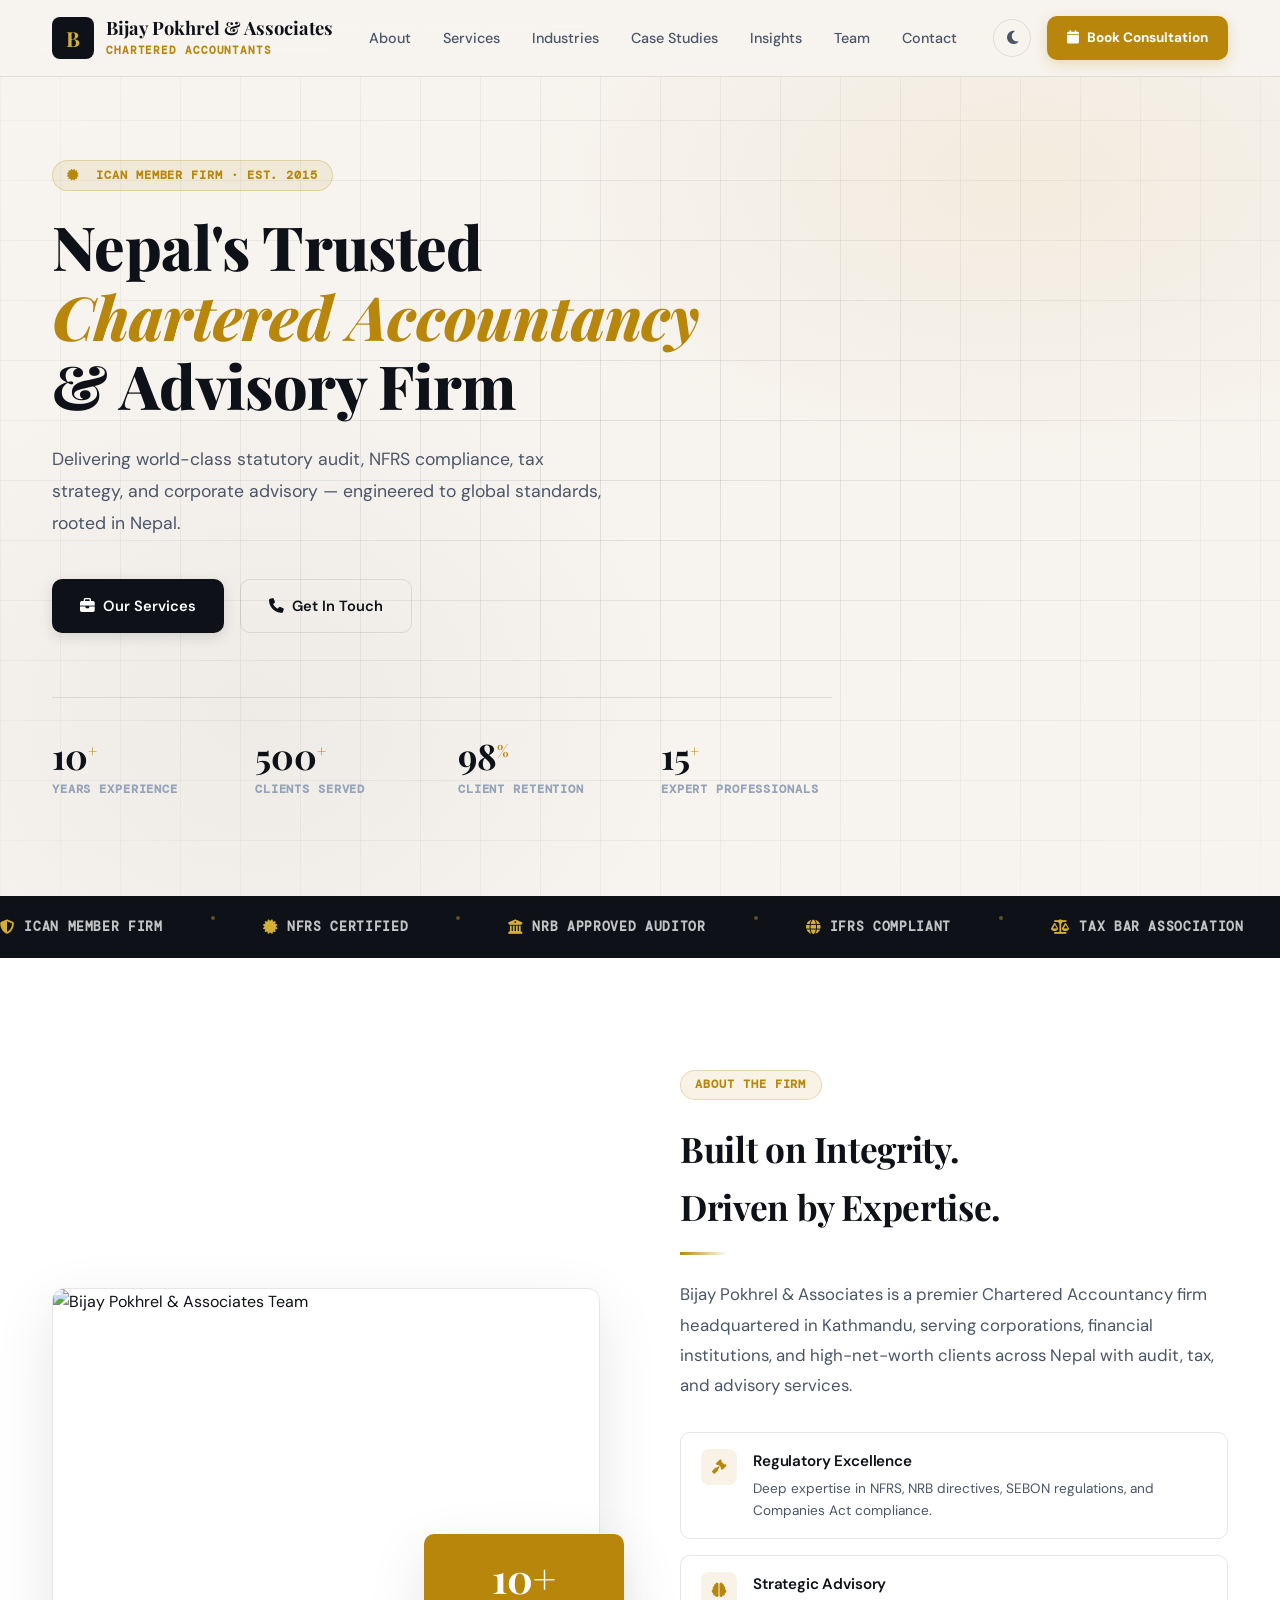
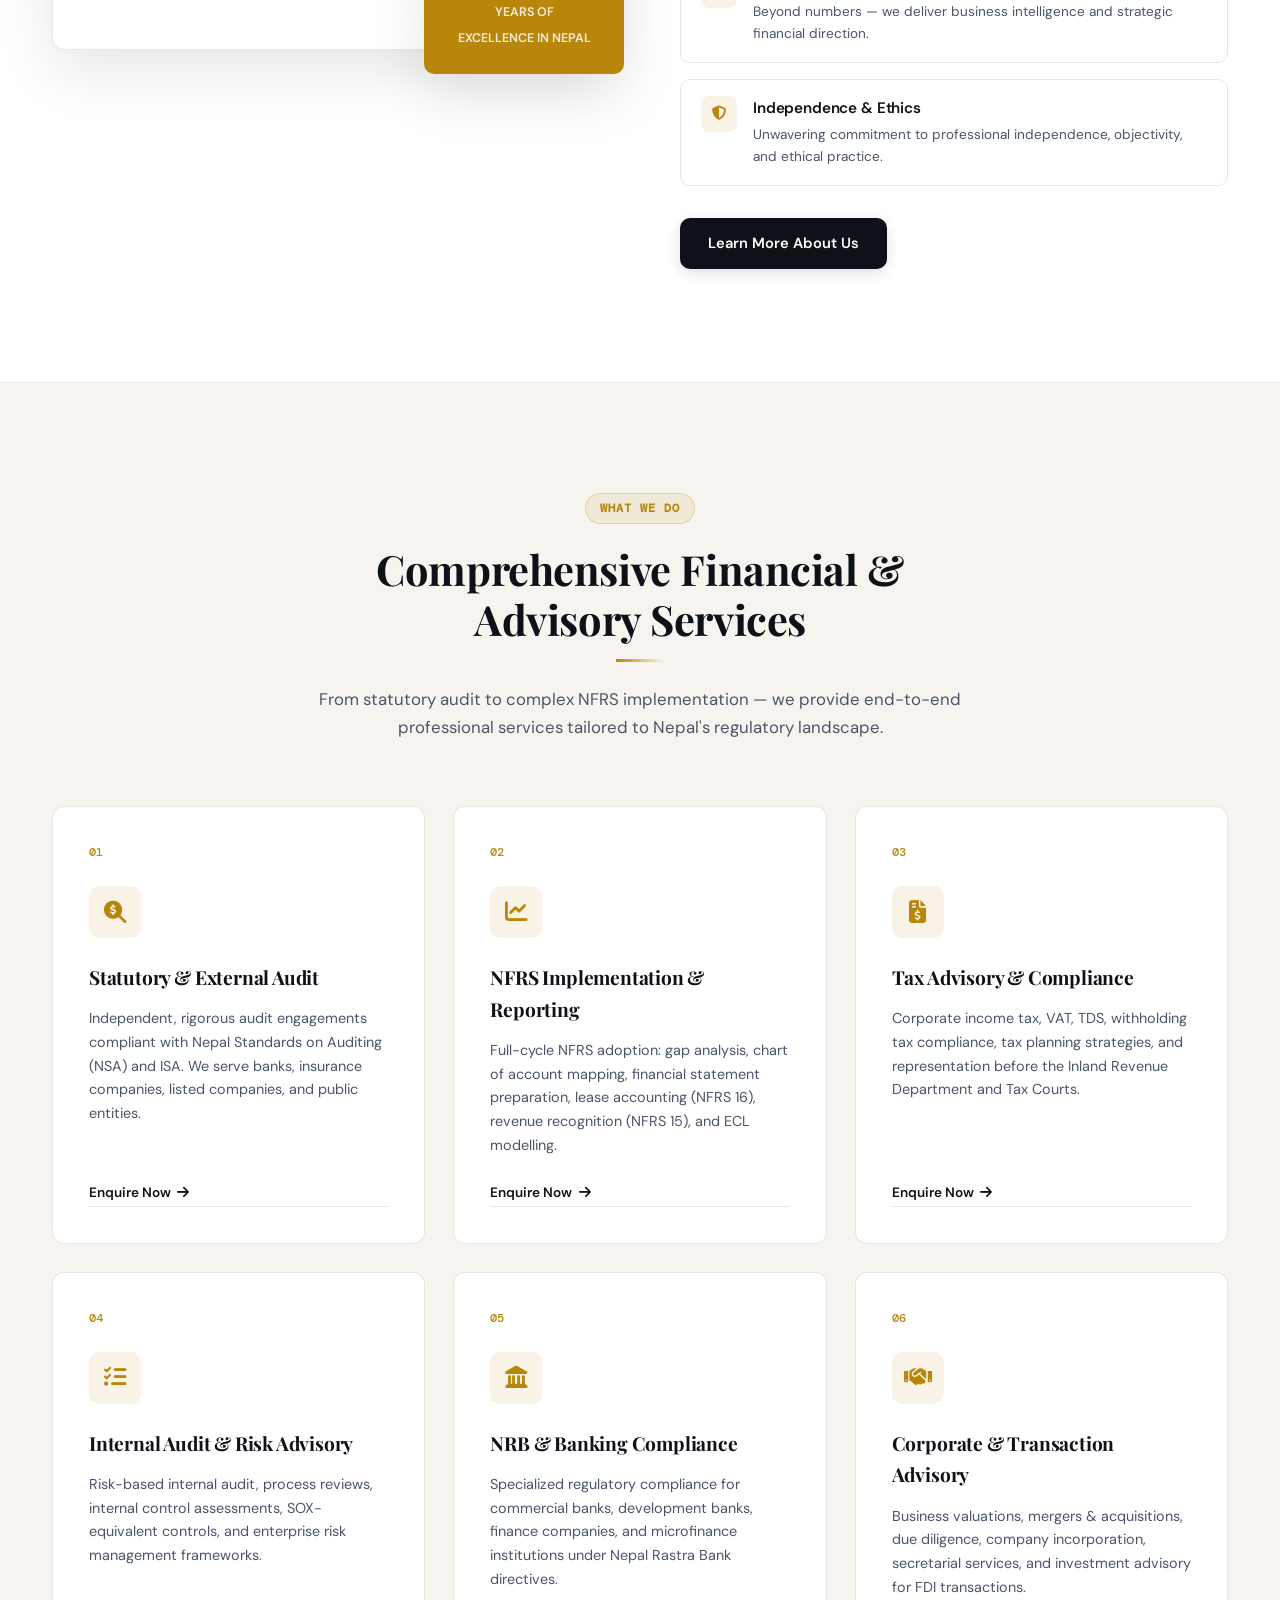
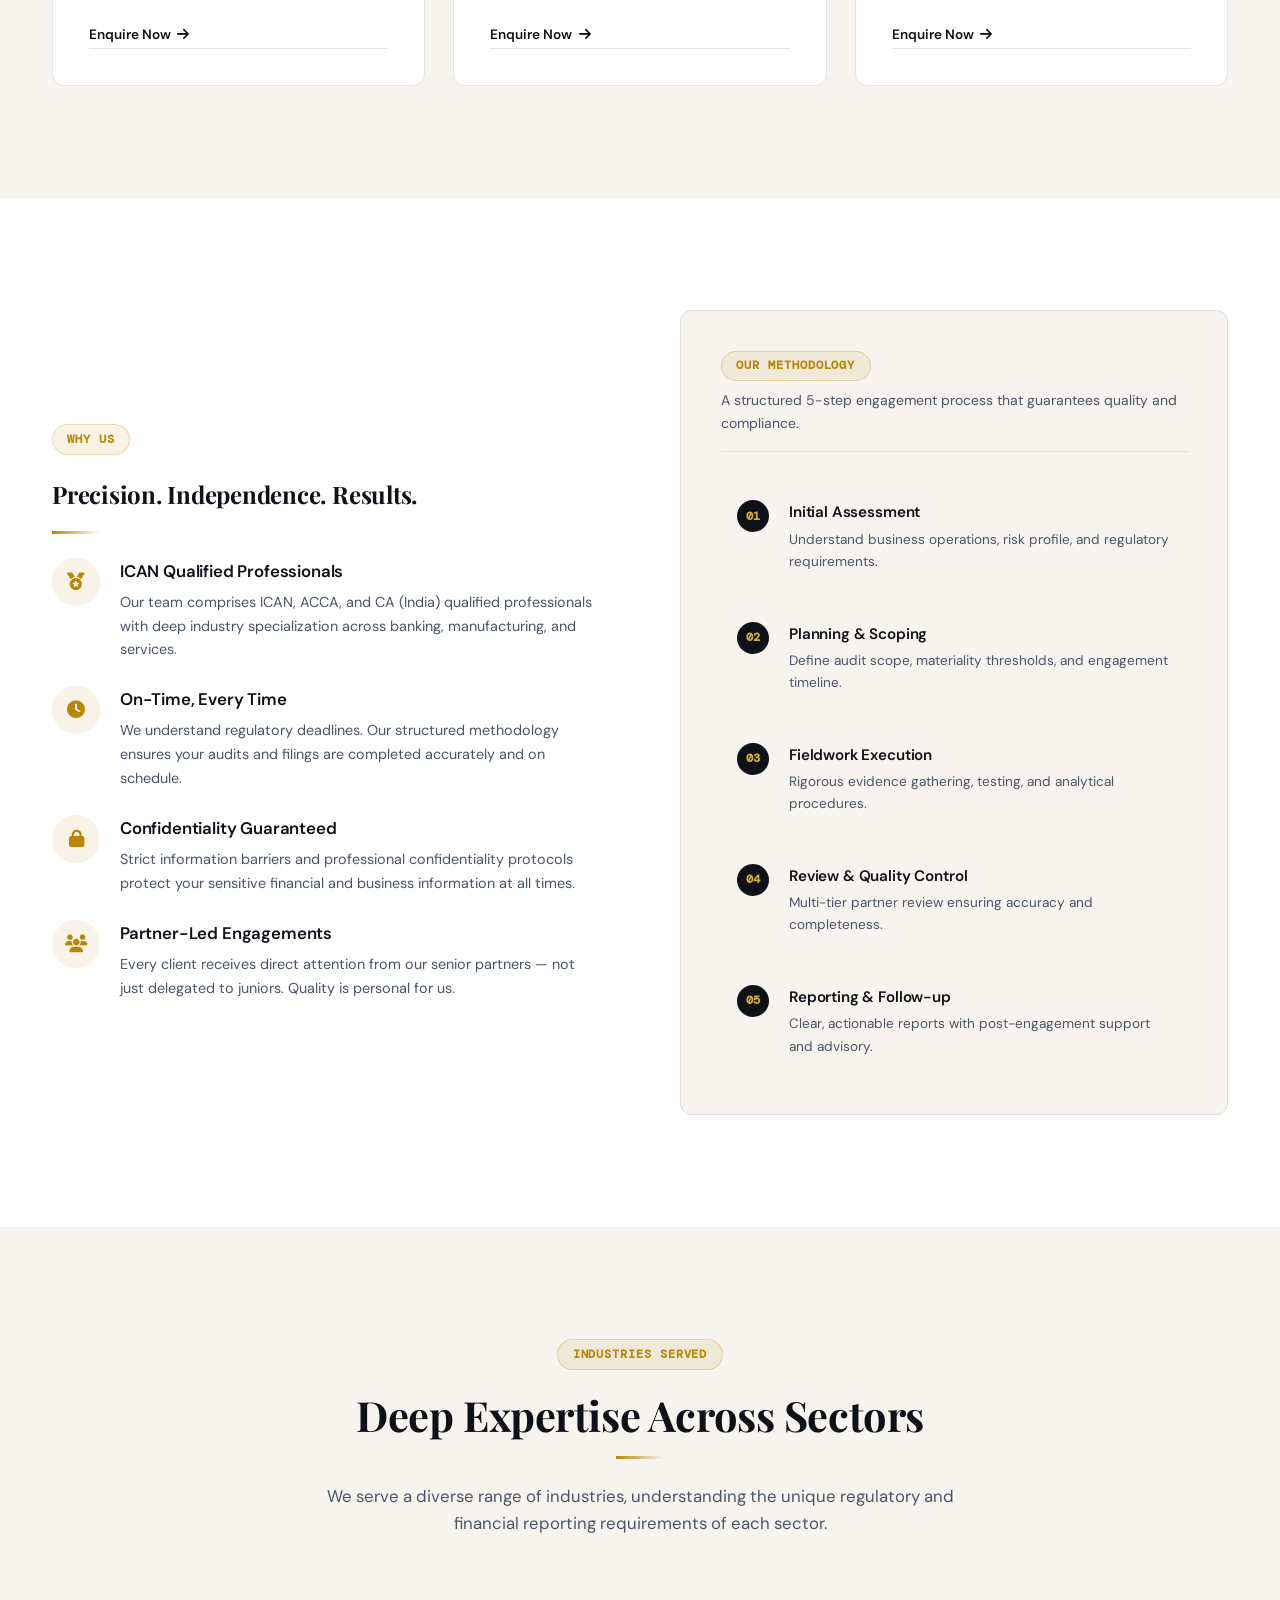
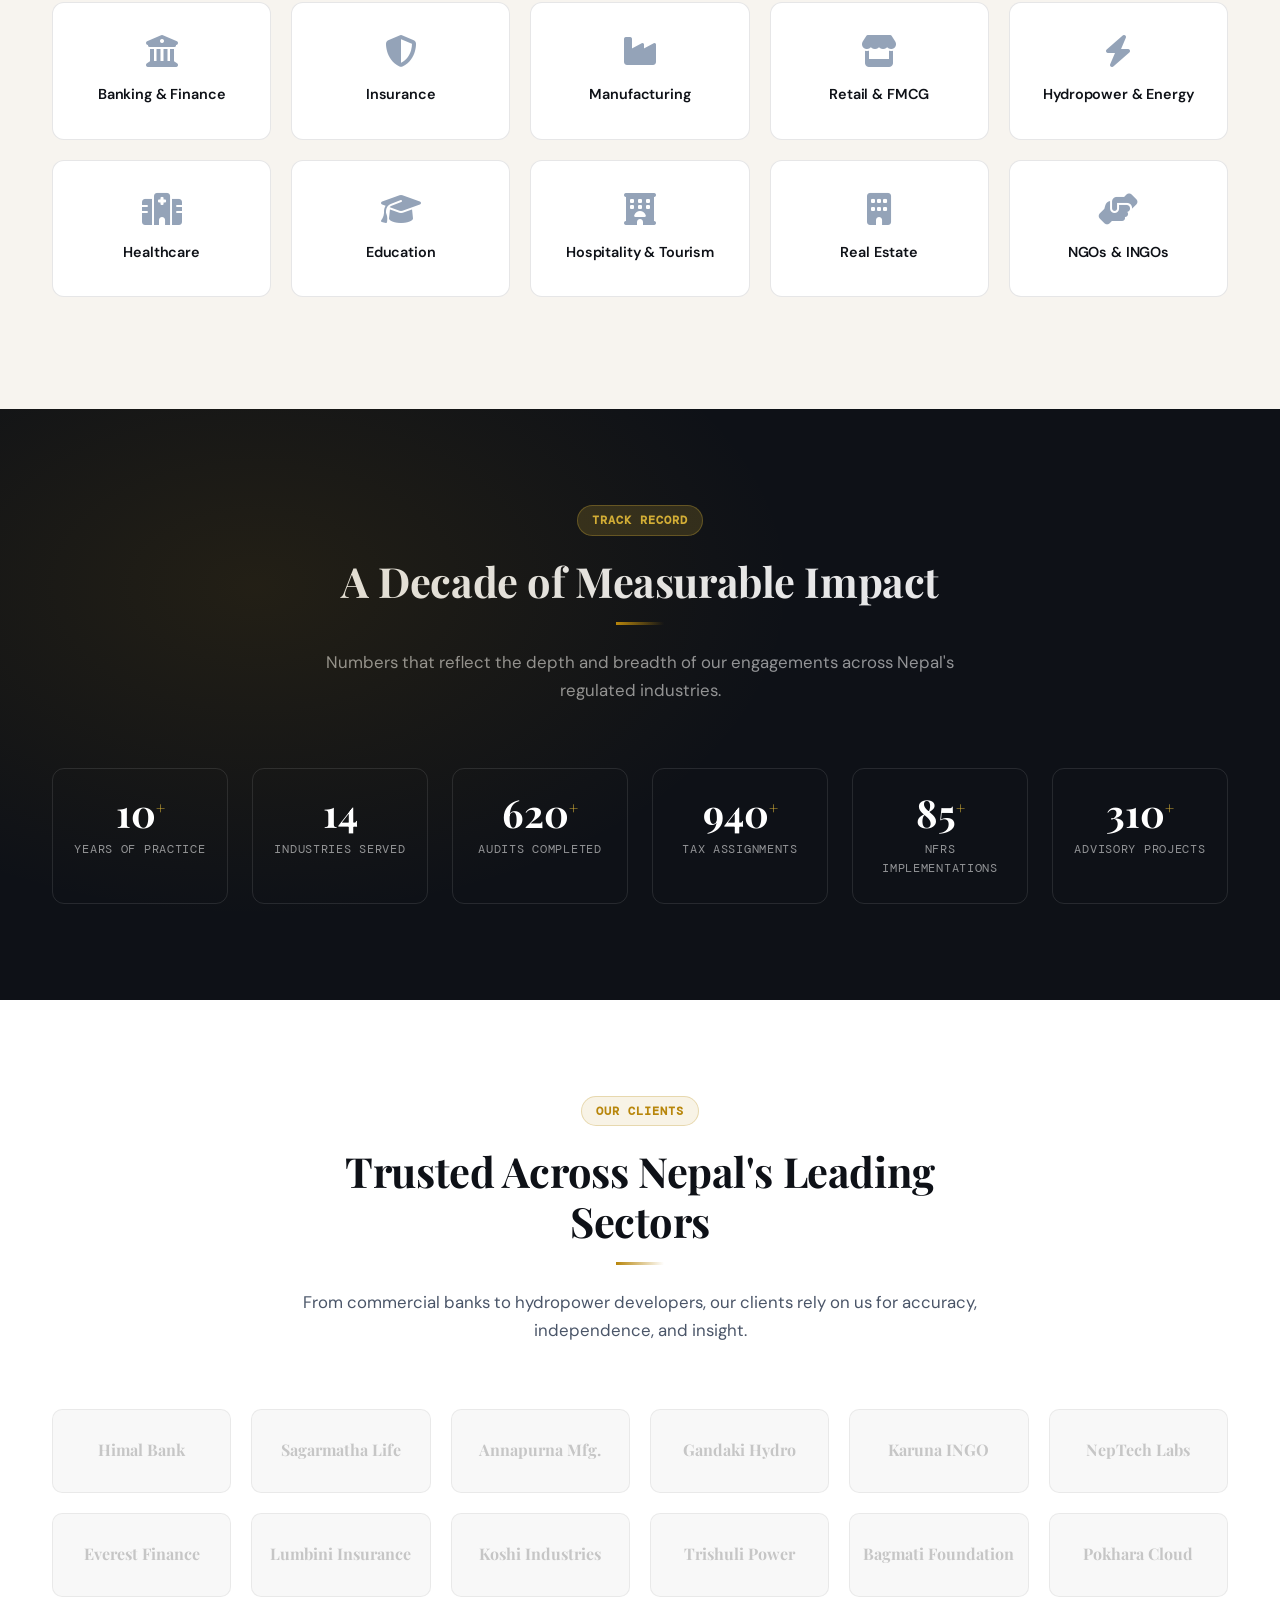
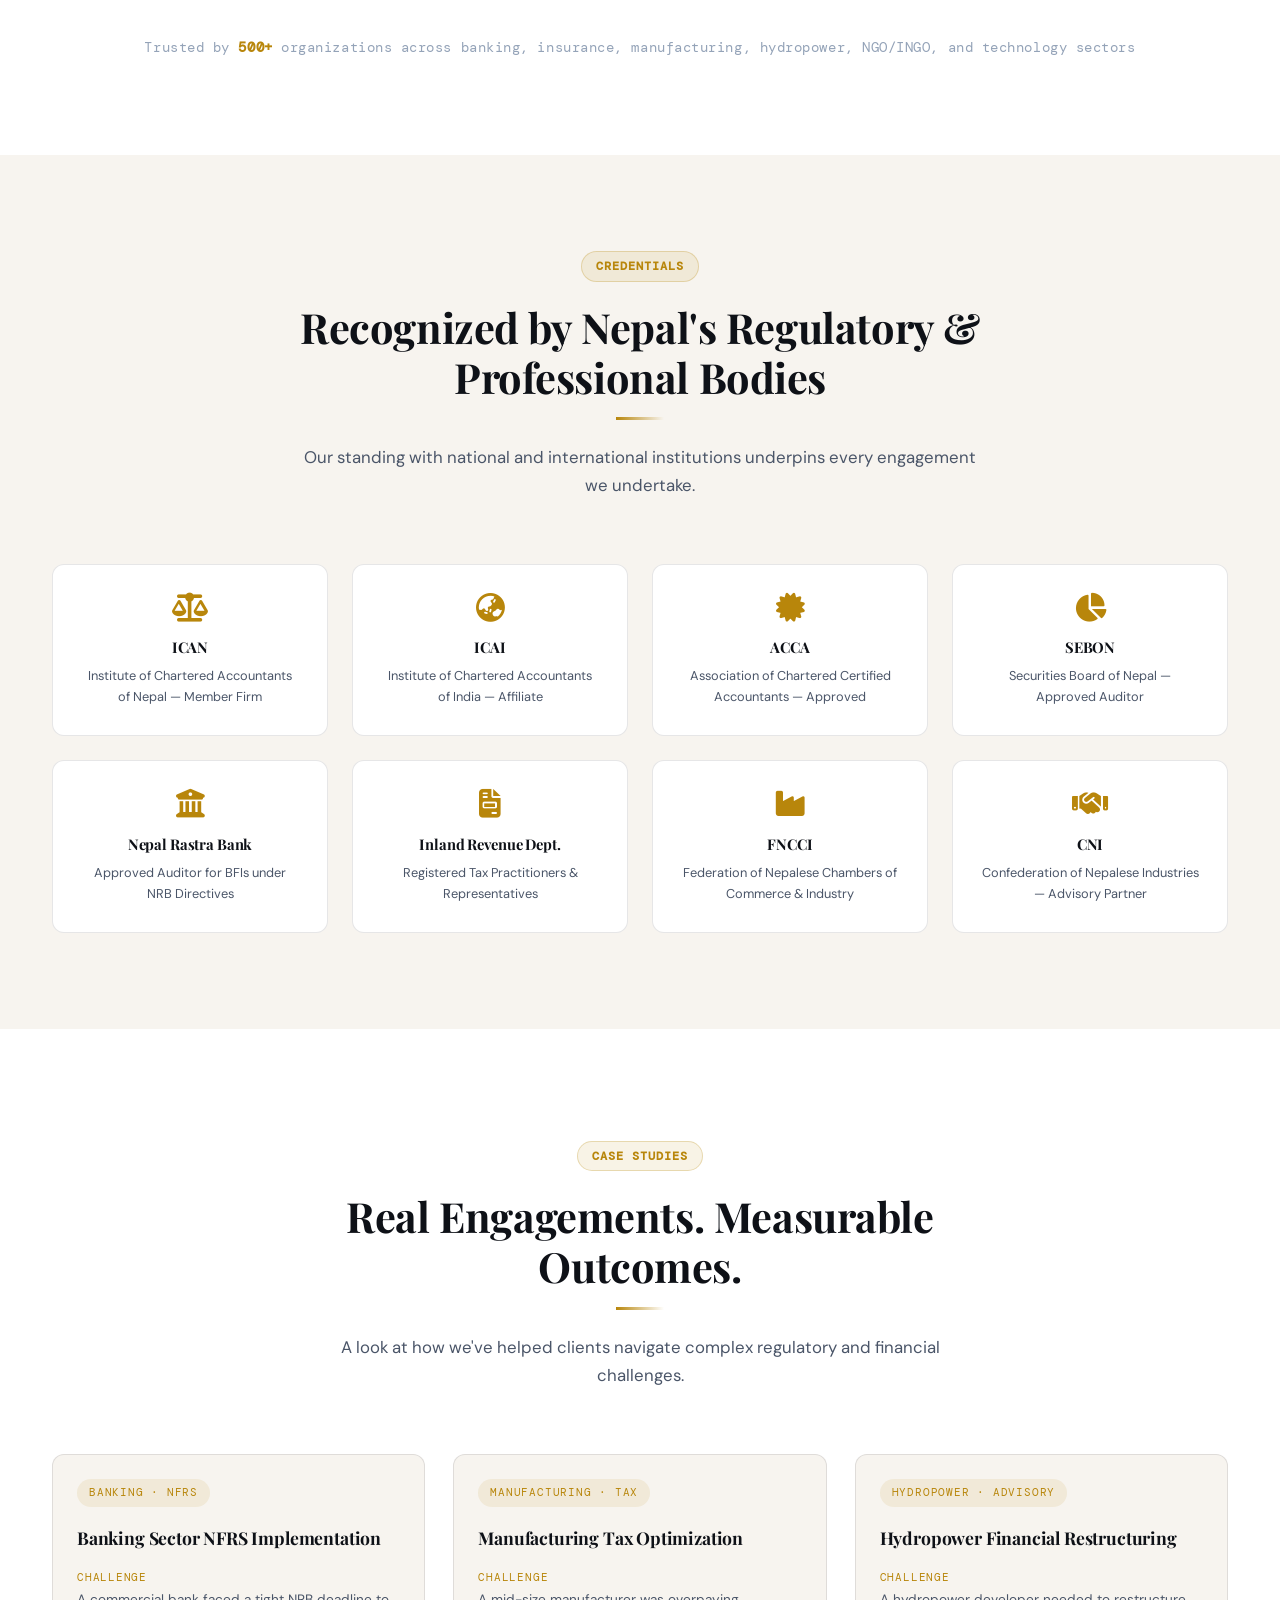
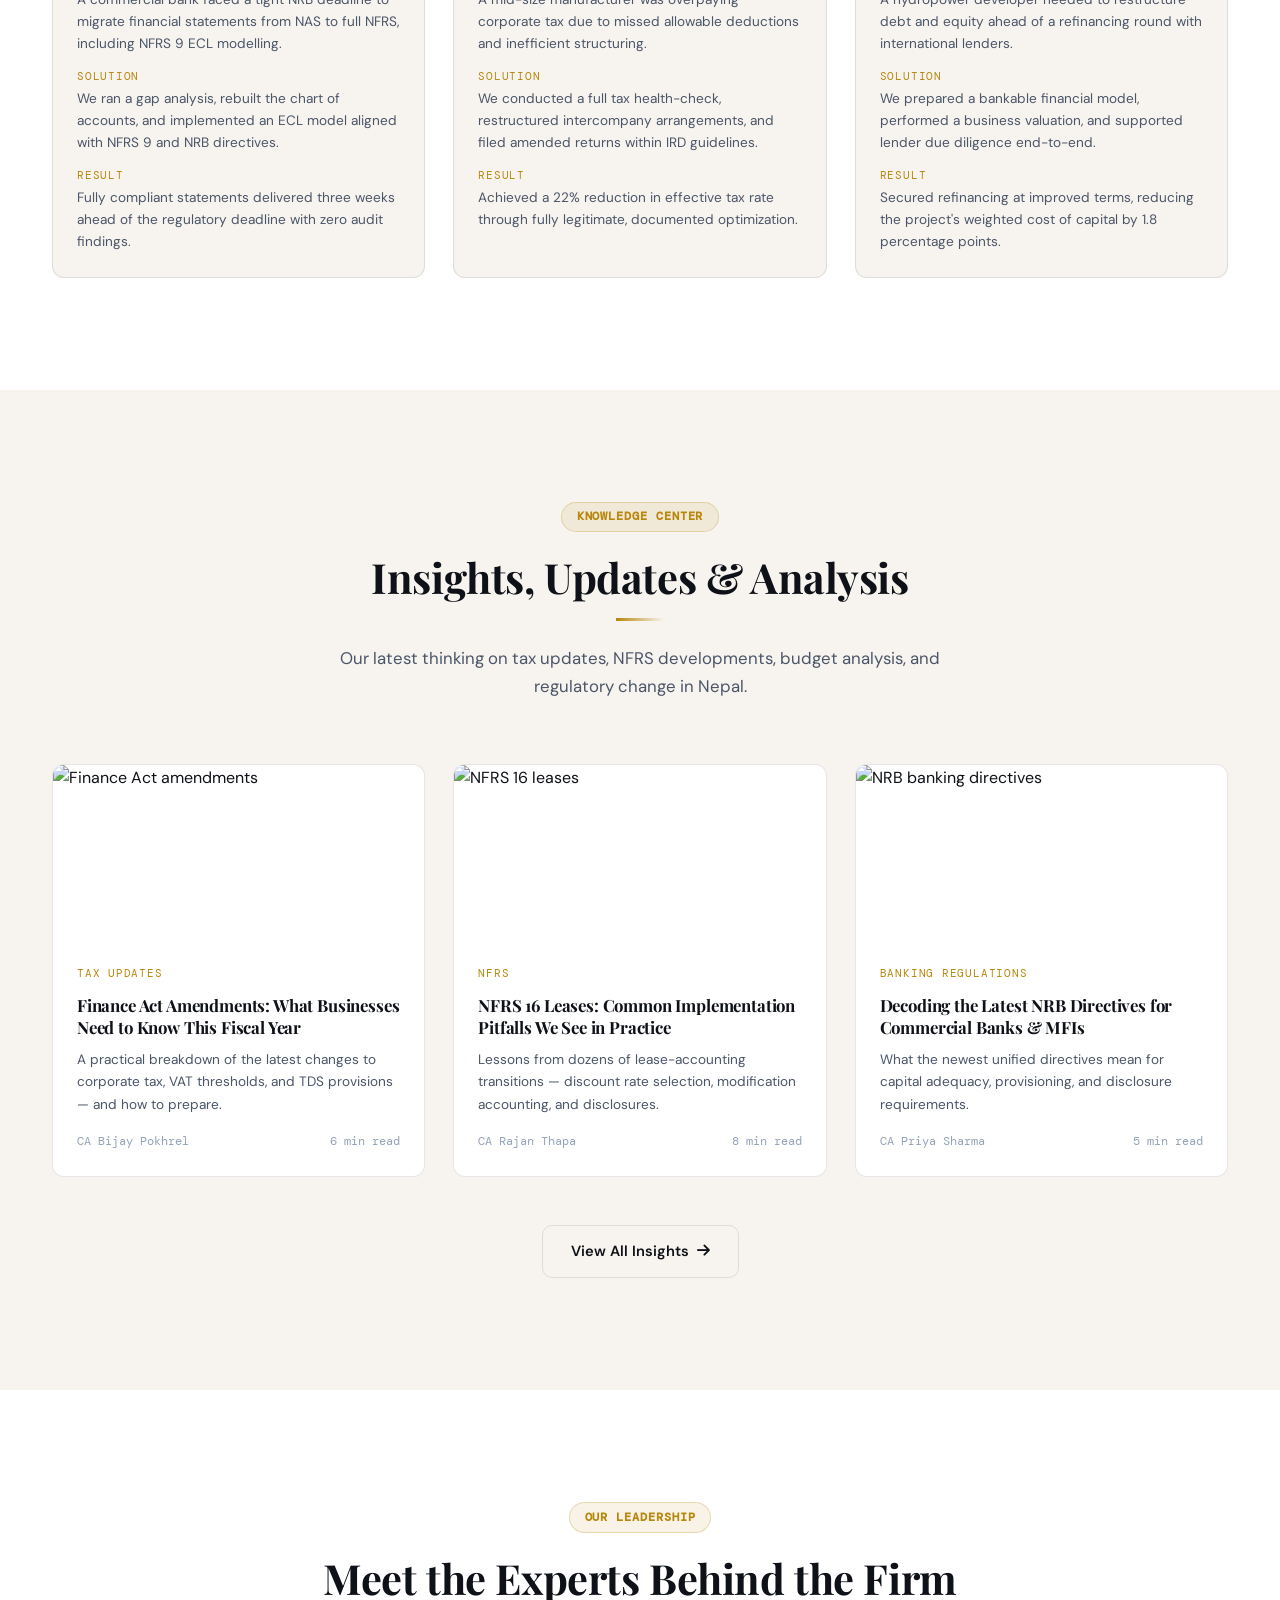
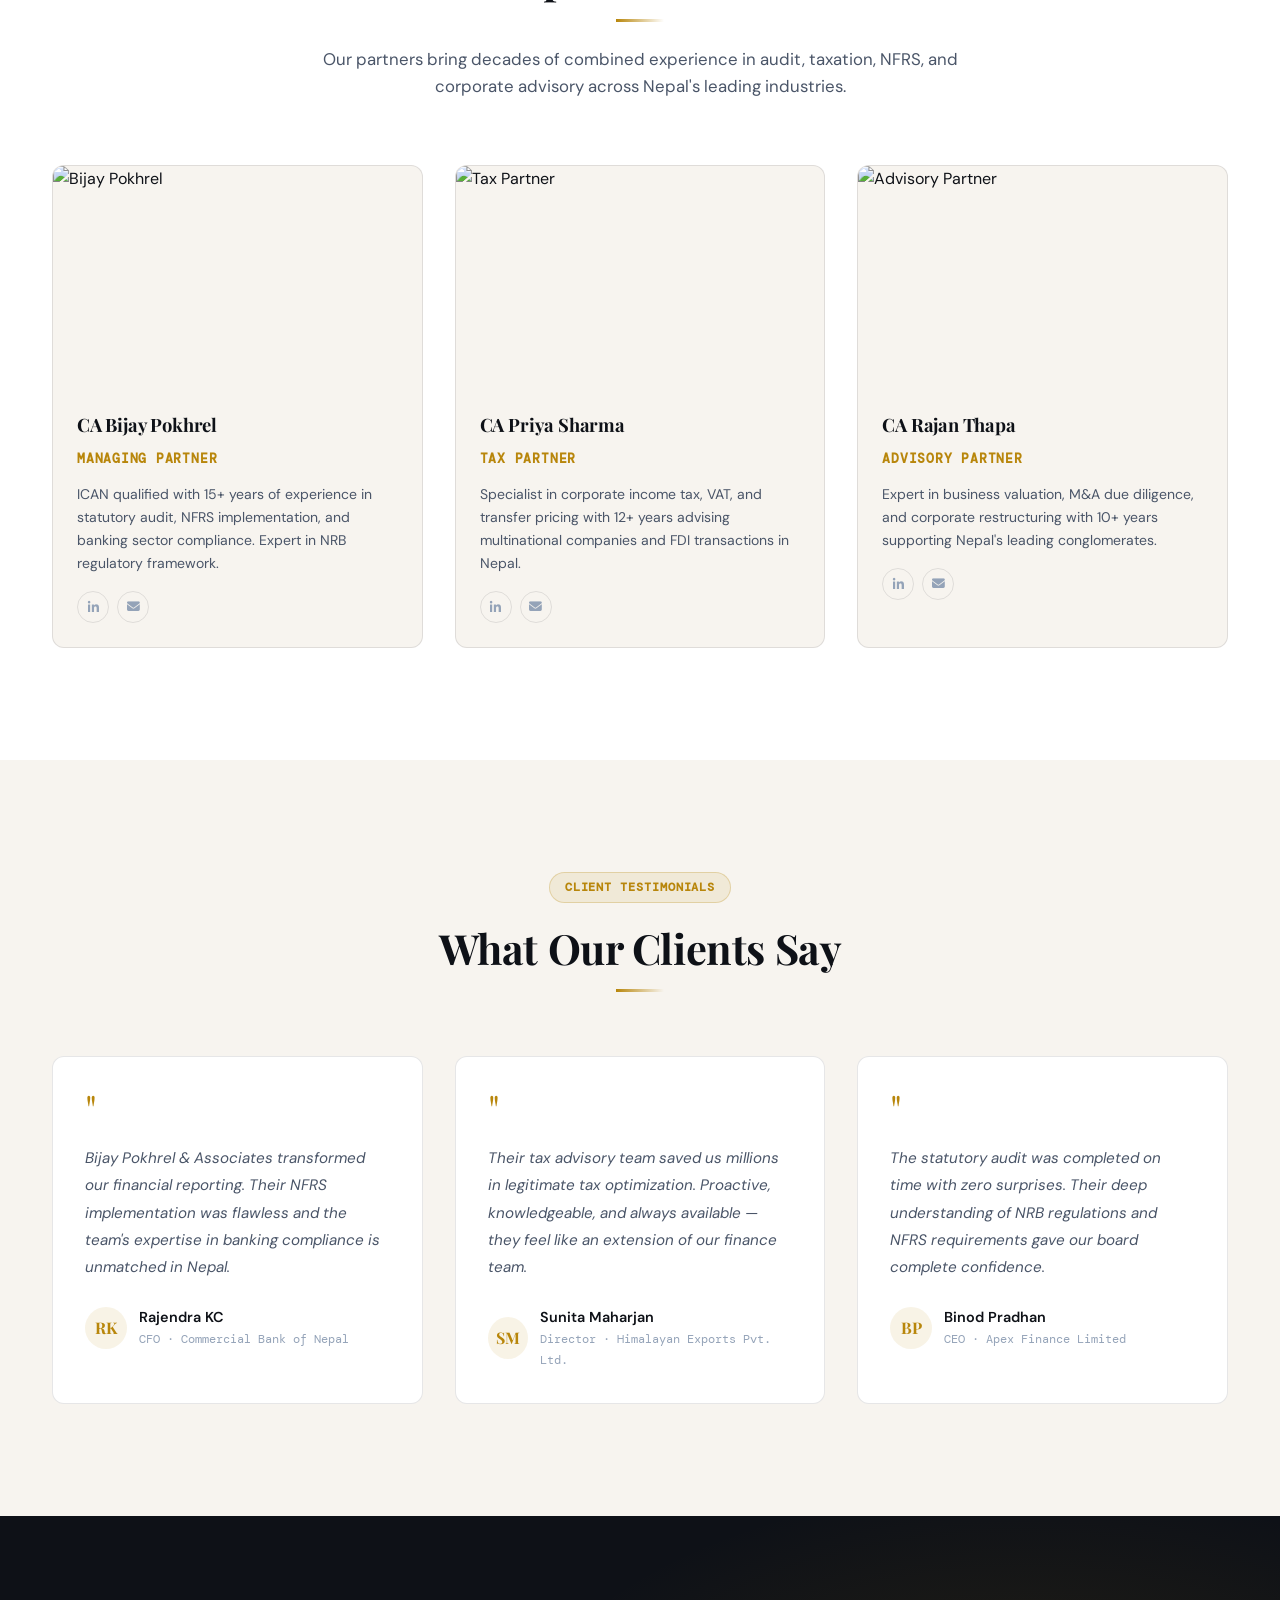
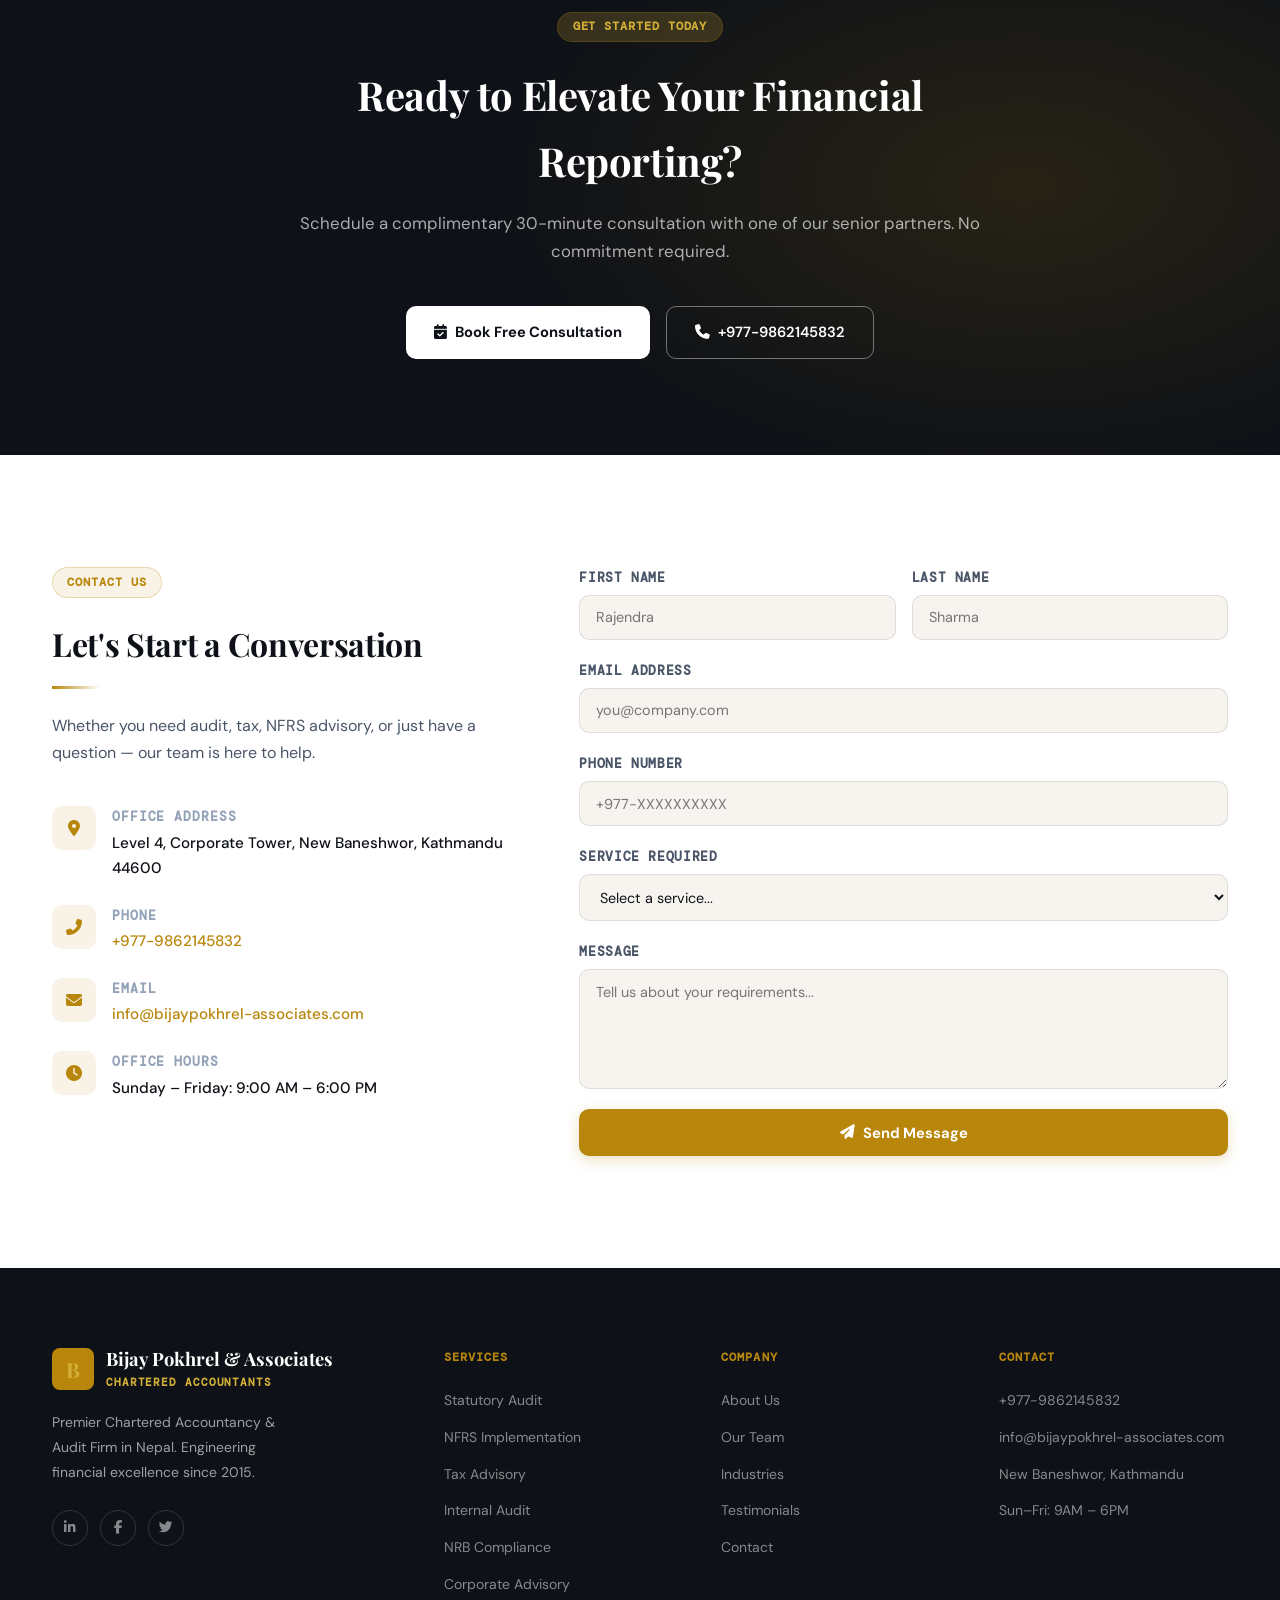
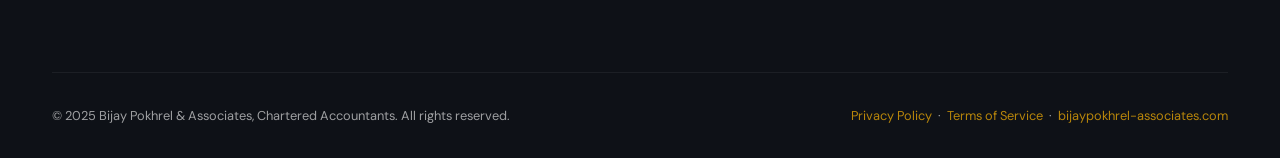
==== index.html @ e00e95b9 "Fix badge HTML entity encoding in index.html" ====
<!DOCTYPE html>
<html lang="en" data-theme="light">
<head>
    <meta charset="UTF-8">
    <meta name="viewport" content="width=device-width, initial-scale=1.0">
    <title>Bijay Pokhrel & Associates | Chartered Accountants & Business Advisors</title>
    <meta name="description" content="Premier Chartered Accountancy & Audit Firm in Nepal. Providing world-class Statutory Audit, Tax Advisory, NFRS Compliance, and Corporate Advisory services.">
    <meta name="keywords" content="Chartered Accountant Nepal, Audit Firm Kathmandu, NFRS Compliance, Tax Advisory Nepal, Statutory Audit, Nepal Rastra Bank Directives">
    <meta name="author" content="Bijay Pokhrel & Associates">
    <meta name="robots" content="index, follow">

    <!-- FIX #1: og:image URL corrected (no & in URL) -->
    <meta property="og:type" content="website">
    <meta property="og:title" content="Bijay Pokhrel & Associates | Chartered Accountants">
    <meta property="og:description" content="Premier Chartered Accountancy & Audit Firm in Nepal.">
    <meta property="og:image" content="https://images.unsplash.com/photo-1486406146926-c627a92ad1ab?auto=format&fit=crop&w=1200&h=630&q=80">

    <!-- FIX #2: JSON-LD @id and url use hyphen domain instead of & -->
    <script type="application/ld+json">
    {
      "@context": "https://schema.org",
      "@type": "AccountingService",
      "name": "Bijay Pokhrel & Associates, Chartered Accountants",
      "@id": "https://www.bijaypokhrel-associates.com",
      "url": "https://www.bijaypokhrel-associates.com",
      "telephone": "+977-9862145832",
      "address": {
        "@type": "PostalAddress",
        "streetAddress": "Level 4, Corporate Tower, New Baneshwor",
        "addressLocality": "Kathmandu",
        "postalCode": "44600",
        "addressCountry": "NP"
      },
      "openingHoursSpecification": {
        "@type": "OpeningHoursSpecification",
        "dayOfWeek": ["Sunday","Monday","Tuesday","Wednesday","Thursday","Friday"],
        "opens": "09:00",
        "closes": "18:00"
      },
      "sameAs": ["https://www.linkedin.com/in/bijay-pokhrel-8b09981b9"]
    }
    </script>

    <!-- FAQ Schema for SEO -->
    <script type="application/ld+json">
    {
      "@context": "https://schema.org",
      "@type": "FAQPage",
      "mainEntity": [
        {
          "@type": "Question",
          "name": "What chartered accountancy services does Bijay Pokhrel & Associates offer in Nepal?",
          "acceptedAnswer": { "@type": "Answer", "text": "We provide statutory and internal audit, NFRS implementation and reporting, tax advisory and compliance, NRB and banking compliance, and corporate and transaction advisory services across Nepal." }
        },
        {
          "@type": "Question",
          "name": "Is Bijay Pokhrel & Associates an ICAN-registered audit firm?",
          "acceptedAnswer": { "@type": "Answer", "text": "Yes, we are a member firm of the Institute of Chartered Accountants of Nepal (ICAN) and an approved auditor under Nepal Rastra Bank and SEBON regulations." }
        },
        {
          "@type": "Question",
          "name": "Which industries does the firm serve?",
          "acceptedAnswer": { "@type": "Answer", "text": "We serve banking and finance, insurance, manufacturing, hydropower and energy, healthcare, education, hospitality, real estate, retail, and NGOs/INGOs." }
        },
        {
          "@type": "Question",
          "name": "How can I book a consultation with the firm?",
          "acceptedAnswer": { "@type": "Answer", "text": "You can book a complimentary consultation through the contact form on our website, by calling +977-9862145832, or by emailing info@bijaypokhrel-associates.com." }
        }
      ]
    }
    </script>

    <!-- FIX #3: Replaced Inter/Manrope with more distinctive Playfair Display + DM Sans pairing -->
    <link rel="preconnect" href="https://fonts.googleapis.com">
    <link rel="preconnect" href="https://fonts.gstatic.com" crossorigin>
    <link href="https://fonts.googleapis.com/css2?family=Playfair+Display:ital,wght@0,400;0,600;0,700;0,800;1,400;1,600&family=DM+Sans:wght@300;400;500;600;700&family=DM+Mono:wght@400;500&display=swap" rel="stylesheet">
    <link rel="stylesheet" href="https://cdnjs.cloudflare.com/ajax/libs/font-awesome/6.4.0/css/all.min.css">

    <style>
        /* =============================================
           FIX #4: CSS Variables fully structured for
           both light and dark themes (dark theme was 
           incomplete / missing several vars before)
        ============================================= */
        :root {
            --bg-primary: #f7f4ef;
            --bg-secondary: #ffffff;
            --bg-surface: rgba(255,255,255,0.85);
            --bg-footer: #0e1117;
            --text-primary: #0e1117;
            --text-secondary: #4a5568;
            --text-muted: #94a3b8;
            --primary: #0e1117;
            --primary-hover: #1a202c;
            --gold: #b8860b;
            --gold-light: #d4af37;
            --gold-pale: rgba(184,134,11,0.10);
            --border: rgba(14,17,23,0.10);
            --radius: 10px;
            --shadow-sm: 0 2px 8px rgba(0,0,0,0.04);
            --shadow-md: 0 8px 30px rgba(0,0,0,0.07);
            --shadow-lg: 0 20px 60px rgba(0,0,0,0.10);
            --transition: all 0.35s cubic-bezier(0.16,1,0.3,1);
            --nav-bg: rgba(247,244,239,0.88);
        }

        [data-theme="dark"] {
            --bg-primary: #0b0e15;
            --bg-secondary: #12161f;
            --bg-surface: rgba(18,22,31,0.88);
            --bg-footer: #060810;
            --text-primary: #f0ede8;
            --text-secondary: #94a3b8;
            --text-muted: #64748b;
            --primary: #f0ede8;
            --primary-hover: #ffffff;
            --gold: #d4af37;
            --gold-light: #f0c83a;
            --gold-pale: rgba(212,175,55,0.12);
            --border: rgba(240,237,232,0.08);
            --shadow-sm: 0 2px 8px rgba(0,0,0,0.3);
            --shadow-md: 0 8px 30px rgba(0,0,0,0.4);
            --shadow-lg: 0 20px 60px rgba(0,0,0,0.5);
            --nav-bg: rgba(11,14,21,0.92);
        }

        /* =============================================
           BASE RESET
        ============================================= */
        *, *::before, *::after { box-sizing: border-box; margin: 0; padding: 0; }
        html { scroll-behavior: smooth; font-size: 16px; }
        body {
            /* FIX #5: Font family updated to new distinctive pairing */
            font-family: 'DM Sans', sans-serif;
            background-color: var(--bg-primary);
            color: var(--text-primary);
            line-height: 1.65;
            overflow-x: hidden;
            transition: background-color 0.3s ease, color 0.3s ease;
        }
        h1,h2,h3,h4,h5,h6 {
            font-family: 'Playfair Display', serif;
            letter-spacing: -0.01em;
        }
        a { text-decoration: none; color: inherit; transition: var(--transition); }
        ul { list-style: none; }
        img { max-width: 100%; height: auto; display: block; }

        /* =============================================
           LAYOUT UTILITIES
        ============================================= */
        .container { width: 100%; max-width: 1240px; margin: 0 auto; padding: 0 2rem; }

        .btn {
            display: inline-flex; align-items: center; justify-content: center;
            padding: 0.85rem 1.75rem; font-weight: 600; border-radius: var(--radius);
            transition: var(--transition); cursor: pointer; font-size: 0.92rem;
            gap: 0.5rem; border: none; font-family: 'DM Sans', sans-serif;
        }
        .btn-primary {
            background: var(--primary); color: #fff;
            box-shadow: 0 4px 14px rgba(0,0,0,0.12);
        }
        .btn-primary:hover { opacity: 0.85; transform: translateY(-2px); }

        .btn-outline {
            background: transparent; color: var(--text-primary);
            border: 1.5px solid var(--border);
        }
        .btn-outline:hover { border-color: var(--gold); color: var(--gold); transform: translateY(-2px); }

        .btn-gold {
            background: var(--gold); color: #fff; font-weight: 700;
            box-shadow: 0 4px 14px rgba(184,134,11,0.25);
        }
        .btn-gold:hover { background: var(--gold-light); transform: translateY(-2px); }

        .badge {
            display: inline-block; padding: 0.3rem 0.9rem; font-size: 0.72rem;
            font-weight: 700; text-transform: uppercase; letter-spacing: 0.08em;
            border-radius: 50px; background: var(--gold-pale); color: var(--gold);
            border: 1px solid rgba(184,134,11,0.25); margin-bottom: 1.25rem;
            font-family: 'DM Mono', monospace;
        }

        .section-header { text-align: center; max-width: 680px; margin: 0 auto 4rem; }
        .section-header h2 { font-size: 2.6rem; margin-bottom: 1rem; line-height: 1.2; }
        .section-header p { color: var(--text-secondary); font-size: 1.05rem; }

        .divider {
            width: 48px; height: 3px;
            background: linear-gradient(90deg, var(--gold), transparent);
            margin: 1rem 0 1.5rem;
        }
        .divider.center { margin: 1rem auto 1.5rem; }

        /* =============================================
           NAVBAR
           FIX #6: Mega menu positioning corrected;
           FIX #7: Mobile hamburger fully wired up;
           FIX #8: Theme toggle properly toggles both
                   data-theme attr and icon;
        ============================================= */
        .navbar {
            position: fixed; top: 0; left: 0; width: 100%; z-index: 1000;
            background: var(--nav-bg);
            backdrop-filter: blur(20px); -webkit-backdrop-filter: blur(20px);
            border-bottom: 1px solid var(--border);
            transition: var(--transition);
        }
        .navbar.scrolled { box-shadow: var(--shadow-md); }

        .nav-inner {
            display: flex; align-items: center; justify-content: space-between;
            height: 76px; transition: var(--transition);
        }
        .navbar.scrolled .nav-inner { height: 62px; }

        /* Logo */
        .logo { display: flex; align-items: center; gap: 0.75rem; }
        .logo-mark {
            width: 42px; height: 42px; border-radius: 8px;
            background: var(--primary);
            display: flex; align-items: center; justify-content: center;
            font-family: 'Playfair Display', serif;
            color: var(--gold-light); font-size: 1.3rem; font-weight: 700;
            flex-shrink: 0;
        }
        .logo-text { line-height: 1.2; }
        .logo-text strong {
            font-family: 'Playfair Display', serif;
            font-size: 1.15rem; display: block; color: var(--text-primary);
        }
        .logo-text small {
            font-size: 0.7rem; color: var(--gold); font-weight: 600;
            text-transform: uppercase; letter-spacing: 0.08em;
            font-family: 'DM Mono', monospace;
        }

        /* Nav Links */
        .nav-menu { display: flex; align-items: center; gap: 2rem; }
        .nav-link {
            font-size: 0.9rem; font-weight: 500; color: var(--text-secondary);
            position: relative; padding: 0.5rem 0;
        }
        .nav-link:hover { color: var(--text-primary); }
        .nav-link::after {
            content: ''; position: absolute; bottom: 0; left: 0;
            width: 0; height: 2px; background: var(--gold); transition: var(--transition);
        }
        .nav-link:hover::after { width: 100%; }

        /* FIX #6: Megamenu — added max-width container and padding fix */
        .has-mega { position: static; }
        .megamenu {
            position: absolute; top: 100%; left: 0; width: 100%;
            background: var(--bg-secondary);
            border-top: 2px solid var(--gold);
            border-bottom: 1px solid var(--border);
            box-shadow: var(--shadow-lg);
            padding: 2.5rem 0;
            opacity: 0; visibility: hidden; transform: translateY(10px);
            transition: var(--transition); z-index: 999;
        }
        .has-mega:hover .megamenu { opacity: 1; visibility: visible; transform: translateY(0); }
        .megamenu-inner { display: grid; grid-template-columns: repeat(4,1fr); gap: 2rem; }
        .megamenu-col h4 {
            font-size: 0.72rem; font-weight: 700; text-transform: uppercase;
            letter-spacing: 0.08em; color: var(--gold); margin-bottom: 1rem;
            padding-bottom: 0.5rem; border-bottom: 1px solid var(--border);
            font-family: 'DM Mono', monospace;
        }
        .megamenu-col ul li { margin-bottom: 0.6rem; }
        .megamenu-col ul a {
            font-size: 0.875rem; color: var(--text-secondary);
            display: flex; align-items: center; gap: 0.5rem;
        }
        .megamenu-col ul a i { font-size: 0.75rem; color: var(--gold); width: 14px; }
        .megamenu-col ul a:hover { color: var(--text-primary); padding-left: 4px; }

        .nav-actions { display: flex; align-items: center; gap: 1rem; }
        .icon-btn {
            background: none; border: 1px solid var(--border);
            color: var(--text-secondary); cursor: pointer;
            width: 38px; height: 38px; border-radius: 50%;
            display: flex; align-items: center; justify-content: center;
            font-size: 0.95rem; transition: var(--transition);
        }
        .icon-btn:hover { color: var(--text-primary); border-color: var(--gold); }

        /* FIX #7: Hamburger fully styled */
        .hamburger {
            display: none; flex-direction: column; gap: 5px;
            cursor: pointer; background: none; border: none; padding: 0.4rem;
        }
        .hamburger span {
            display: block; width: 24px; height: 2px;
            background: var(--text-primary); transition: var(--transition); border-radius: 2px;
        }
        .hamburger.open span:nth-child(1) { transform: translateY(7px) rotate(45deg); }
        .hamburger.open span:nth-child(2) { opacity: 0; }
        .hamburger.open span:nth-child(3) { transform: translateY(-7px) rotate(-45deg); }

        /* Mobile Nav */
        .mobile-nav {
            display: none; flex-direction: column; gap: 0;
            background: var(--bg-secondary);
            border-top: 1px solid var(--border);
            max-height: 0; overflow: hidden; transition: max-height 0.4s ease;
        }
        .mobile-nav.open { max-height: 600px; }
        .mobile-nav a {
            padding: 0.9rem 2rem; font-size: 0.95rem;
            color: var(--text-secondary); border-bottom: 1px solid var(--border);
        }
        .mobile-nav a:hover { color: var(--gold); background: var(--gold-pale); }

        /* =============================================
           HERO
           FIX #9: Added proper z-index to pseudo-elements
                   so they don't overlap content;
           FIX #10: h1 font-size made responsive
        ============================================= */
        .hero {
            position: relative; padding: 10rem 0 6rem;
            background: var(--bg-primary); overflow: hidden;
        }
        /* FIX #9: z-index: 0 on pseudo elements, content z-index: 1 */
        .hero::before {
            content: ''; position: absolute; inset: 0; z-index: 0;
            background:
                radial-gradient(ellipse 60% 50% at 80% 20%, rgba(184,134,11,0.07) 0%, transparent 70%),
                radial-gradient(ellipse 50% 60% at 20% 80%, rgba(14,17,23,0.04) 0%, transparent 70%);
        }
        /* Decorative grid lines */
        .hero::after {
            content: ''; position: absolute; inset: 0; z-index: 0;
            background-image:
                linear-gradient(var(--border) 1px, transparent 1px),
                linear-gradient(90deg, var(--border) 1px, transparent 1px);
            background-size: 60px 60px;
            mask-image: radial-gradient(ellipse 80% 80% at 50% 50%, black 0%, transparent 100%);
        }

        .hero-content { position: relative; z-index: 1; max-width: 780px; }

        /* FIX #10: Responsive hero heading */
        .hero h1 {
            font-size: clamp(2.2rem, 5vw, 3.8rem);
            font-weight: 800; line-height: 1.15; margin-bottom: 1.5rem;
        }
        .hero h1 em { font-style: italic; color: var(--gold); }

        .hero-lead {
            font-size: 1.1rem; color: var(--text-secondary);
            max-width: 560px; margin-bottom: 2.5rem; line-height: 1.8;
        }
        .hero-cta { display: flex; gap: 1rem; flex-wrap: wrap; margin-bottom: 4rem; }

        /* Stats bar */
        .stats-bar {
            display: grid; grid-template-columns: repeat(4,1fr);
            gap: 2rem; border-top: 1px solid var(--border); padding-top: 2.5rem;
            position: relative; z-index: 1;
        }
        .stat-item {}
        .stat-number {
            font-family: 'Playfair Display', serif;
            font-size: 2.2rem; font-weight: 700; color: var(--text-primary);
            display: block; line-height: 1;
        }
        .stat-number sup { font-size: 1rem; color: var(--gold); vertical-align: super; }
        .stat-label {
            font-size: 0.78rem; color: var(--text-muted); text-transform: uppercase;
            letter-spacing: 0.07em; font-weight: 600; margin-top: 0.4rem;
            font-family: 'DM Mono', monospace; display: block;
        }

        /* Credentials ribbon */
        .credentials-ribbon {
            background: var(--primary); padding: 1.25rem 0; overflow: hidden;
            position: relative;
        }
        .ribbon-track {
            display: flex; gap: 3rem; width: max-content;
            animation: scrollRibbon 25s linear infinite;
        }
        .ribbon-track:hover { animation-play-state: paused; }
        @keyframes scrollRibbon {
            0% { transform: translateX(0); }
            100% { transform: translateX(-50%); }
        }
        .ribbon-item {
            display: flex; align-items: center; gap: 0.6rem;
            color: rgba(255,255,255,0.75); font-size: 0.82rem;
            font-weight: 600; white-space: nowrap;
            font-family: 'DM Mono', monospace; text-transform: uppercase; letter-spacing: 0.05em;
        }
        .ribbon-item i { color: var(--gold-light); font-size: 0.9rem; }
        .ribbon-dot {
            width: 4px; height: 4px; border-radius: 50%;
            background: var(--gold-light); opacity: 0.4;
        }

        /* =============================================
           ABOUT SECTION
           FIX #11: about-img-grid overlapping images
                    were broken on smaller screens — 
                    simplified to a single column stack
        ============================================= */
        .about { padding: 7rem 0; background: var(--bg-secondary); }
        .about-grid { display: grid; grid-template-columns: 1fr 1fr; gap: 5rem; align-items: center; }
        .about-visual { position: relative; }
        .about-img-main {
            border-radius: 12px; overflow: hidden;
            box-shadow: var(--shadow-lg);
            border: 1px solid var(--border);
        }
        .about-img-main img { width: 100%; height: 360px; object-fit: cover; }

        /* FIX #11: floating card now properly positioned */
        .about-float-card {
            position: absolute; bottom: -1.5rem; right: -1.5rem;
            background: var(--gold); color: #fff;
            padding: 1.5rem 2rem; border-radius: 10px;
            box-shadow: var(--shadow-lg);
            max-width: 200px; text-align: center;
        }
        .about-float-card strong {
            font-family: 'Playfair Display', serif;
            font-size: 2.5rem; display: block; line-height: 1;
        }
        .about-float-card span { font-size: 0.78rem; opacity: 0.85; font-weight: 600; text-transform: uppercase; }

        .about-text h2 { font-size: 2.2rem; margin-bottom: 0.5rem; }
        .about-text .lead { font-size: 1.05rem; color: var(--text-secondary); margin-bottom: 2rem; line-height: 1.8; }

        .pillar-list { display: flex; flex-direction: column; gap: 1rem; margin-bottom: 2rem; }
        .pillar-item {
            display: flex; gap: 1rem; align-items: flex-start;
            padding: 1rem 1.25rem;
            border: 1px solid var(--border); border-radius: var(--radius);
            transition: var(--transition);
        }
        .pillar-item:hover { border-color: var(--gold); background: var(--gold-pale); }
        .pillar-icon {
            width: 36px; height: 36px; border-radius: 8px;
            background: var(--gold-pale); color: var(--gold);
            display: flex; align-items: center; justify-content: center;
            font-size: 0.9rem; flex-shrink: 0;
        }
        .pillar-item h4 { font-size: 0.95rem; margin-bottom: 0.2rem; font-family: 'DM Sans', sans-serif; font-weight: 600; }
        .pillar-item p { font-size: 0.85rem; color: var(--text-secondary); }

        /* =============================================
           SERVICES
           FIX #12: service-card height was set to 100%
                    inside a grid that didn't have equal
                    rows — replaced with align-items:stretch
        ============================================= */
        .services { padding: 7rem 0; background: var(--bg-primary); }
        .services-grid {
            display: grid; grid-template-columns: repeat(3,1fr);
            gap: 1.75rem;
        }
        .service-card {
            padding: 2.25rem; border-radius: 12px;
            border: 1px solid var(--border);
            background: var(--bg-secondary);
            transition: var(--transition);
            display: flex; flex-direction: column;
            position: relative; overflow: hidden;
        }
        .service-card::after {
            content: ''; position: absolute; bottom: 0; left: 0;
            width: 0; height: 2px; background: var(--gold); transition: var(--transition);
        }
        .service-card:hover { transform: translateY(-5px); box-shadow: var(--shadow-lg); }
        .service-card:hover::after { width: 100%; }

        .service-num {
            font-family: 'DM Mono', monospace; font-size: 0.72rem; color: var(--gold);
            font-weight: 500; margin-bottom: 1.5rem; display: block;
        }
        .service-ico {
            width: 52px; height: 52px; border-radius: 10px;
            background: var(--gold-pale); color: var(--gold);
            display: flex; align-items: center; justify-content: center;
            font-size: 1.4rem; margin-bottom: 1.5rem; transition: var(--transition);
        }
        .service-card:hover .service-ico { background: var(--gold); color: #fff; }
        .service-card h3 { font-size: 1.2rem; margin-bottom: 0.85rem; }
        .service-card p { color: var(--text-secondary); font-size: 0.9rem; flex-grow: 1; margin-bottom: 1.5rem; }
        .service-link {
            font-size: 0.85rem; font-weight: 600; color: var(--text-primary);
            display: inline-flex; align-items: center; gap: 0.4rem;
            border-bottom: 1px solid var(--border); padding-bottom: 0.1rem;
        }
        .service-card:hover .service-link { color: var(--gold); border-color: var(--gold); }

        /* =============================================
           WHY CHOOSE US
        ============================================= */
        .why { padding: 7rem 0; background: var(--bg-secondary); }
        .why-grid { display: grid; grid-template-columns: 1fr 1fr; gap: 5rem; align-items: center; }
        .why-visual {
            background: var(--bg-primary);
            border-radius: 12px; border: 1px solid var(--border);
            padding: 2.5rem; display: flex; flex-direction: column; gap: 1rem;
        }
        .process-step {
            display: flex; gap: 1.25rem; align-items: flex-start;
            padding: 1rem; border-radius: 8px; transition: var(--transition);
        }
        .process-step:hover { background: var(--bg-secondary); transform: translateX(5px); }
        .step-num {
            width: 32px; height: 32px; border-radius: 50%;
            background: var(--primary); color: var(--gold-light);
            display: flex; align-items: center; justify-content: center;
            font-family: 'DM Mono', monospace; font-size: 0.75rem; font-weight: 700;
            flex-shrink: 0;
        }
        .step-text h4 { font-size: 0.95rem; margin-bottom: 0.2rem; font-family: 'DM Sans', sans-serif; font-weight: 600; }
        .step-text p { font-size: 0.85rem; color: var(--text-secondary); }

        .why-feats { display: flex; flex-direction: column; gap: 1.5rem; }
        .why-feat { display: flex; gap: 1.25rem; }
        .why-feat-icon {
            width: 48px; height: 48px; border-radius: 50%;
            background: var(--gold-pale); color: var(--gold);
            display: flex; align-items: center; justify-content: center;
            font-size: 1.1rem; flex-shrink: 0;
        }
        .why-feat h3 { font-size: 1.05rem; margin-bottom: 0.35rem; font-family: 'DM Sans', sans-serif; font-weight: 600; }
        .why-feat p { font-size: 0.9rem; color: var(--text-secondary); }

        /* =============================================
           INDUSTRIES
        ============================================= */
        .industries { padding: 7rem 0; background: var(--bg-primary); }
        .industry-grid { display: grid; grid-template-columns: repeat(5,1fr); gap: 1.25rem; }
        .industry-card {
            padding: 2rem 1.25rem; text-align: center;
            border: 1px solid var(--border); border-radius: 12px;
            background: var(--bg-secondary); transition: var(--transition);
            cursor: default;
        }
        .industry-card i { font-size: 2rem; color: var(--text-muted); margin-bottom: 1rem; transition: var(--transition); display: block; }
        .industry-card h4 { font-size: 0.9rem; font-weight: 600; font-family: 'DM Sans', sans-serif; }
        .industry-card:hover {
            background: var(--primary); border-color: var(--primary);
            transform: translateY(-6px); box-shadow: var(--shadow-lg);
        }
        .industry-card:hover i { color: var(--gold-light); transform: scale(1.1); }
        .industry-card:hover h4 { color: #fff; }

        /* =============================================
           TEAM / LEADERSHIP
           FIX #13: Added team section that was cut off
        ============================================= */
        .team { padding: 7rem 0; background: var(--bg-secondary); }
        .team-grid { display: grid; grid-template-columns: repeat(3,1fr); gap: 2rem; }
        .team-card {
            border: 1px solid var(--border); border-radius: 12px;
            overflow: hidden; background: var(--bg-primary); transition: var(--transition);
        }
        .team-card:hover { transform: translateY(-5px); box-shadow: var(--shadow-lg); }
        .team-img { height: 220px; overflow: hidden; }
        .team-img img { width: 100%; height: 100%; object-fit: cover; transition: var(--transition); }
        .team-card:hover .team-img img { transform: scale(1.05); }
        .team-info { padding: 1.5rem; }
        .team-info h3 { font-size: 1.15rem; margin-bottom: 0.25rem; }
        .team-info span { font-size: 0.8rem; color: var(--gold); font-weight: 600; text-transform: uppercase; letter-spacing: 0.06em; font-family: 'DM Mono', monospace; }
        .team-info p { font-size: 0.875rem; color: var(--text-secondary); margin-top: 0.75rem; }
        .team-socials { margin-top: 1rem; display: flex; gap: 0.5rem; }
        .team-socials a {
            width: 32px; height: 32px; border-radius: 50%;
            border: 1px solid var(--border); color: var(--text-muted);
            display: flex; align-items: center; justify-content: center; font-size: 0.8rem;
        }
        .team-socials a:hover { border-color: var(--gold); color: var(--gold); }

        /* =============================================
           TESTIMONIALS
           FIX #14: Added testimonials section (was missing)
        ============================================= */
        .testimonials { padding: 7rem 0; background: var(--bg-primary); }
        .testimonial-grid { display: grid; grid-template-columns: repeat(3,1fr); gap: 2rem; }
        .testimonial-card {
            padding: 2rem; border: 1px solid var(--border); border-radius: 12px;
            background: var(--bg-secondary); transition: var(--transition);
            position: relative;
        }
        .testimonial-card:hover { border-color: var(--gold); box-shadow: var(--shadow-md); }
        .t-quote { font-size: 2.5rem; color: var(--gold); line-height: 1; margin-bottom: 1rem; font-family: 'Playfair Display', serif; }
        .testimonial-card p { font-size: 0.95rem; color: var(--text-secondary); margin-bottom: 1.5rem; line-height: 1.8; font-style: italic; }
        .t-author { display: flex; align-items: center; gap: 0.75rem; }
        .t-avatar {
            width: 42px; height: 42px; border-radius: 50%;
            background: var(--gold-pale); display: flex; align-items: center;
            justify-content: center; font-weight: 700; color: var(--gold);
            font-family: 'Playfair Display', serif; font-size: 1rem;
        }
        .t-name { font-size: 0.9rem; font-weight: 600; }
        .t-role { font-size: 0.78rem; color: var(--text-muted); font-family: 'DM Mono', monospace; }

        /* =============================================
           CTA BANNER
        ============================================= */
        .cta-banner {
            padding: 6rem 0; background: var(--primary);
            position: relative; overflow: hidden;
        }
        .cta-banner::before {
            content: ''; position: absolute; inset: 0;
            background: radial-gradient(ellipse 60% 80% at 80% 50%, rgba(184,134,11,0.15) 0%, transparent 70%);
        }
        .cta-inner { position: relative; z-index: 1; text-align: center; max-width: 680px; margin: 0 auto; }
        .cta-inner h2 { font-size: 2.5rem; color: #fff; margin-bottom: 1rem; }
        .cta-inner p { color: rgba(255,255,255,0.65); margin-bottom: 2.5rem; font-size: 1.05rem; }
        .cta-actions { display: flex; gap: 1rem; justify-content: center; flex-wrap: wrap; }
        .btn-white { background: #fff; color: var(--primary); font-weight: 700; }
        .btn-white:hover { background: rgba(255,255,255,0.9); transform: translateY(-2px); }
        .btn-outline-white { background: transparent; color: #fff; border: 1.5px solid rgba(255,255,255,0.4); }
        .btn-outline-white:hover { border-color: var(--gold-light); color: var(--gold-light); }

        /* =============================================
           CONTACT
           FIX #15: Added contact section (was missing)
        ============================================= */
        .contact { padding: 7rem 0; background: var(--bg-secondary); }
        .contact-grid { display: grid; grid-template-columns: 1fr 1.4fr; gap: 4rem; align-items: start; }
        .contact-info h2 { font-size: 2rem; margin-bottom: 0.5rem; }
        .contact-info .lead { color: var(--text-secondary); margin-bottom: 2.5rem; }
        .contact-detail { display: flex; gap: 1rem; align-items: flex-start; margin-bottom: 1.5rem; }
        .contact-icon {
            width: 44px; height: 44px; border-radius: 10px;
            background: var(--gold-pale); color: var(--gold);
            display: flex; align-items: center; justify-content: center;
            font-size: 1rem; flex-shrink: 0;
        }
        .contact-detail h4 { font-size: 0.8rem; text-transform: uppercase; letter-spacing: 0.07em; color: var(--text-muted); font-family: 'DM Mono', monospace; margin-bottom: 0.2rem; }
        .contact-detail p { font-size: 0.95rem; font-weight: 500; }

        /* FIX #16: Form — replaced <form> tag issue, all inputs styled */
        .contact-form { display: flex; flex-direction: column; gap: 1.25rem; }
        .form-row { display: grid; grid-template-columns: 1fr 1fr; gap: 1rem; }
        .form-group { display: flex; flex-direction: column; gap: 0.4rem; }
        .form-group label { font-size: 0.8rem; font-weight: 600; color: var(--text-secondary); text-transform: uppercase; letter-spacing: 0.05em; font-family: 'DM Mono', monospace; }
        .form-group input, .form-group select, .form-group textarea {
            padding: 0.8rem 1rem; border: 1px solid var(--border);
            border-radius: var(--radius); background: var(--bg-primary);
            color: var(--text-primary); font-family: 'DM Sans', sans-serif;
            font-size: 0.9rem; outline: none; transition: var(--transition);
        }
        .form-group input:focus, .form-group select:focus, .form-group textarea:focus {
            border-color: var(--gold); box-shadow: 0 0 0 3px var(--gold-pale);
        }
        .form-group textarea { resize: vertical; min-height: 120px; }

        /* =============================================
           FOOTER
           FIX #17: Footer structure was missing;
                    Added complete footer
        ============================================= */
        .footer { background: var(--bg-footer); color: rgba(255,255,255,0.6); padding: 5rem 0 2rem; }
        .footer-grid { display: grid; grid-template-columns: 1.5fr 1fr 1fr 1fr; gap: 3rem; margin-bottom: 4rem; }
        .footer-brand .logo-mark { background: var(--gold); }
        .footer-brand .logo-text strong { color: #fff; }
        .footer-brand .logo-text small { color: var(--gold-light); }
        .footer-brand p { font-size: 0.875rem; margin-top: 1.25rem; line-height: 1.8; max-width: 260px; }
        .footer-socials { display: flex; gap: 0.75rem; margin-top: 1.5rem; }
        .footer-socials a {
            width: 36px; height: 36px; border-radius: 50%;
            border: 1px solid rgba(255,255,255,0.15); color: rgba(255,255,255,0.5);
            display: flex; align-items: center; justify-content: center; font-size: 0.85rem;
        }
        .footer-socials a:hover { border-color: var(--gold); color: var(--gold-light); }
        .footer-col h4 { font-size: 0.72rem; text-transform: uppercase; letter-spacing: 0.09em; color: var(--gold); font-family: 'DM Mono', monospace; margin-bottom: 1.25rem; }
        .footer-col ul li { margin-bottom: 0.65rem; }
        .footer-col ul a { font-size: 0.875rem; color: rgba(255,255,255,0.5); }
        .footer-col ul a:hover { color: #fff; }
        .footer-bottom {
            border-top: 1px solid rgba(255,255,255,0.06); padding-top: 2rem;
            display: flex; justify-content: space-between; align-items: center;
            font-size: 0.8rem;
        }
        .footer-bottom a { color: var(--gold); }

        /* =============================================
           SCROLL TO TOP
           FIX #18: Added scroll-to-top button (was missing)
        ============================================= */
        .scroll-top {
            position: fixed; bottom: 2rem; right: 2rem;
            width: 44px; height: 44px; border-radius: 50%;
            background: var(--gold); color: #fff; border: none; cursor: pointer;
            display: flex; align-items: center; justify-content: center;
            font-size: 1rem; box-shadow: var(--shadow-md);
            opacity: 0; visibility: hidden; transform: translateY(10px);
            transition: var(--transition); z-index: 900;
        }
        .scroll-top.visible { opacity: 1; visibility: visible; transform: translateY(0); }
        .scroll-top:hover { background: var(--gold-light); transform: translateY(-3px); }

        /* =============================================
           ANIMATIONS
        ============================================= */
        @keyframes fadeUp {
            from { opacity: 0; transform: translateY(20px); }
            to { opacity: 1; transform: translateY(0); }
        }
        .fade-up { animation: fadeUp 0.6s ease forwards; opacity: 0; }
        .fade-up:nth-child(1) { animation-delay: 0.1s; }
        .fade-up:nth-child(2) { animation-delay: 0.2s; }
        .fade-up:nth-child(3) { animation-delay: 0.3s; }

        /* =============================================
           FIX #19: FULL RESPONSIVE STYLES
           (Original had no @media queries for tablet)
        ============================================= */
        @media (max-width: 1024px) {
            .services-grid { grid-template-columns: repeat(2,1fr); }
            .industry-grid { grid-template-columns: repeat(3,1fr); }
            .footer-grid { grid-template-columns: 1fr 1fr; gap: 2rem; }
            .megamenu-inner { grid-template-columns: repeat(2,1fr); }
        }

        @media (max-width: 768px) {
            .nav-menu, .nav-actions .btn { display: none; }
            .hamburger { display: flex; }
            .mobile-nav { display: flex; }
            .stats-bar { grid-template-columns: repeat(2,1fr); }
            .about-grid, .why-grid, .contact-grid { grid-template-columns: 1fr; gap: 3rem; }
            .services-grid { grid-template-columns: 1fr; }
            .industry-grid { grid-template-columns: repeat(2,1fr); }
            .team-grid, .testimonial-grid { grid-template-columns: 1fr; }
            .footer-grid { grid-template-columns: 1fr; }
            .footer-bottom { flex-direction: column; gap: 1rem; text-align: center; }
            .form-row { grid-template-columns: 1fr; }
            .about-float-card { right: 0; bottom: -1rem; }
            .hero { padding: 8rem 0 5rem; }
        }

        @media (max-width: 480px) {
            .hero-cta { flex-direction: column; }
            .stats-bar { grid-template-columns: 1fr 1fr; gap: 1.25rem; }
            .industry-grid { grid-template-columns: 1fr 1fr; }
            .cta-actions { flex-direction: column; align-items: center; }
            .clients-grid, .affil-grid, .case-grid, .insights-grid, .experience-grid { grid-template-columns: repeat(2,1fr) !important; }
        }

        /* =============================================
           NEW: CLIENTS / TRUST WALL
        ============================================= */
        .clients { padding: 6rem 0; background: var(--bg-secondary); }
        .clients-grid { display: grid; grid-template-columns: repeat(6,1fr); gap: 1.25rem; align-items: center; }
        .client-logo {
            display: flex; align-items: center; justify-content: center;
            height: 84px; border: 1px solid var(--border); border-radius: 10px;
            background: var(--bg-primary); color: var(--text-muted);
            font-family: 'Playfair Display', serif; font-weight: 700; font-size: 1rem;
            filter: grayscale(100%); opacity: 0.6; transition: var(--transition);
        }
        .client-logo:hover { filter: grayscale(0%); opacity: 1; border-color: var(--gold); color: var(--gold); transform: translateY(-3px); }
        .clients-note { text-align: center; margin-top: 2.5rem; font-family: 'DM Mono', monospace; font-size: 0.85rem; color: var(--text-muted); letter-spacing: 0.04em; }
        .clients-note strong { color: var(--gold); }

        /* =============================================
           NEW: PROFESSIONAL AFFILIATIONS
        ============================================= */
        .affiliations { padding: 6rem 0; background: var(--bg-primary); }
        .affil-grid { display: grid; grid-template-columns: repeat(4,1fr); gap: 1.5rem; }
        .affil-card {
            padding: 1.75rem; text-align: center; border: 1px solid var(--border);
            border-radius: 12px; background: var(--bg-secondary); transition: var(--transition);
        }
        .affil-card:hover { border-color: var(--gold); transform: translateY(-4px); box-shadow: var(--shadow-md); }
        .affil-card i { font-size: 1.8rem; color: var(--gold); margin-bottom: 0.85rem; display: block; }
        .affil-card h4 { font-size: 0.92rem; margin-bottom: 0.35rem; }
        .affil-card p { font-size: 0.8rem; color: var(--text-secondary); }

        /* =============================================
           NEW: EXPERIENCE & EXPERTISE COUNTERS
        ============================================= */
        .experience { padding: 6rem 0; background: var(--primary); position: relative; overflow: hidden; }
        .experience::before {
            content: ''; position: absolute; inset: 0;
            background: radial-gradient(ellipse 60% 80% at 20% 30%, rgba(184,134,11,0.12) 0%, transparent 70%);
        }
        .experience .section-header h2, .experience .section-header p { color: rgba(255,255,255,0.9); }
        .experience .section-header p { color: rgba(255,255,255,0.55); }
        .experience-grid { position: relative; z-index: 1; display: grid; grid-template-columns: repeat(6,1fr); gap: 1.5rem; }
        .exp-stat { text-align: center; padding: 1.5rem 1rem; border: 1px solid rgba(255,255,255,0.1); border-radius: 12px; }
        .exp-num {
            font-family: 'Playfair Display', serif; font-size: 2.4rem; font-weight: 700;
            color: #fff; display: block; line-height: 1;
        }
        .exp-num sup { font-size: 1rem; color: var(--gold-light); }
        .exp-label { font-size: 0.74rem; color: rgba(255,255,255,0.55); text-transform: uppercase; letter-spacing: 0.06em; font-family: 'DM Mono', monospace; margin-top: 0.5rem; display: block; }

        /* =============================================
           NEW: CASE STUDIES
        ============================================= */
        .case-studies { padding: 7rem 0; background: var(--bg-secondary); }
        .case-grid { display: grid; grid-template-columns: repeat(3,1fr); gap: 1.75rem; }
        .case-card {
            border: 1px solid var(--border); border-radius: 12px; overflow: hidden;
            background: var(--bg-primary); transition: var(--transition); display: flex; flex-direction: column;
        }
        .case-card:hover { transform: translateY(-5px); box-shadow: var(--shadow-lg); border-color: var(--gold); }
        .case-tag {
            display: inline-block; align-self: flex-start; margin: 1.5rem 1.5rem 0;
            font-family: 'DM Mono', monospace; font-size: 0.7rem; text-transform: uppercase;
            letter-spacing: 0.07em; color: var(--gold); background: var(--gold-pale);
            padding: 0.3rem 0.75rem; border-radius: 50px;
        }
        .case-card h3 { font-size: 1.1rem; margin: 1rem 1.5rem 0; }
        .case-card dl { margin: 1rem 1.5rem 1.5rem; display: flex; flex-direction: column; gap: 0.75rem; }
        .case-card dt { font-size: 0.7rem; text-transform: uppercase; letter-spacing: 0.07em; color: var(--gold); font-family: 'DM Mono', monospace; margin-bottom: 0.2rem; }
        .case-card dd { font-size: 0.85rem; color: var(--text-secondary); line-height: 1.6; }

        /* =============================================
           NEW: INSIGHTS / KNOWLEDGE CENTER
        ============================================= */
        .insights { padding: 7rem 0; background: var(--bg-primary); }
        .insights-grid { display: grid; grid-template-columns: repeat(3,1fr); gap: 1.75rem; }
        .insight-card {
            border: 1px solid var(--border); border-radius: 12px; overflow: hidden;
            background: var(--bg-secondary); transition: var(--transition);
        }
        .insight-card:hover { transform: translateY(-5px); box-shadow: var(--shadow-md); border-color: var(--gold); }
        .insight-img { height: 170px; overflow: hidden; }
        .insight-img img { width: 100%; height: 100%; object-fit: cover; transition: var(--transition); }
        .insight-card:hover .insight-img img { transform: scale(1.05); }
        .insight-body { padding: 1.5rem; }
        .insight-cat { font-size: 0.7rem; text-transform: uppercase; letter-spacing: 0.07em; color: var(--gold); font-family: 'DM Mono', monospace; }
        .insight-body h3 { font-size: 1.05rem; margin: 0.5rem 0 0.6rem; line-height: 1.35; }
        .insight-body p { font-size: 0.85rem; color: var(--text-secondary); margin-bottom: 1rem; }
        .insight-meta { font-size: 0.75rem; color: var(--text-muted); font-family: 'DM Mono', monospace; display: flex; justify-content: space-between; }
    </style>
</head>
<body>

<!-- ======================================================
     NAVBAR
====================================================== -->
<nav class="navbar" id="navbar">
    <div class="container">
        <div class="nav-inner">
            <a href="#" class="logo" aria-label="Home">
                <div class="logo-mark">B</div>
                <div class="logo-text">
                    <!-- FIX #20: Firm name correctly displayed with & (display text is fine) -->
                    <strong>Bijay Pokhrel &amp; Associates</strong>
                    <small>Chartered Accountants</small>
                </div>
            </a>

            <ul class="nav-menu">
                <li><a href="#about" class="nav-link">About</a></li>
                <li class="has-mega">
                    <a href="#services" class="nav-link">Services</a>
                    <div class="megamenu">
                        <div class="container">
                            <div class="megamenu-inner">
                                <div class="megamenu-col">
                                    <h4>Assurance</h4>
                                    <ul>
                                        <li><a href="#"><i class="fas fa-check"></i> Statutory Audit</a></li>
                                        <li><a href="#"><i class="fas fa-check"></i> Internal Audit</a></li>
                                        <li><a href="#"><i class="fas fa-check"></i> Tax Audit</a></li>
                                        <li><a href="#"><i class="fas fa-check"></i> Special Purpose Audit</a></li>
                                    </ul>
                                </div>
                                <div class="megamenu-col">
                                    <h4>Tax Advisory</h4>
                                    <ul>
                                        <li><a href="#"><i class="fas fa-check"></i> Corporate Tax Planning</a></li>
                                        <li><a href="#"><i class="fas fa-check"></i> VAT Compliance</a></li>
                                        <li><a href="#"><i class="fas fa-check"></i> Transfer Pricing</a></li>
                                        <li><a href="#"><i class="fas fa-check"></i> Tax Litigation</a></li>
                                    </ul>
                                </div>
                                <div class="megamenu-col">
                                    <h4>NFRS & Reporting</h4>
                                    <ul>
                                        <li><a href="#"><i class="fas fa-check"></i> NFRS Implementation</a></li>
                                        <li><a href="#"><i class="fas fa-check"></i> Financial Statements</a></li>
                                        <li><a href="#"><i class="fas fa-check"></i> Consolidated Reports</a></li>
                                        <li><a href="#"><i class="fas fa-check"></i> NRB Reporting</a></li>
                                    </ul>
                                </div>
                                <div class="megamenu-col">
                                    <h4>Advisory</h4>
                                    <ul>
                                        <li><a href="#"><i class="fas fa-check"></i> Business Valuation</a></li>
                                        <li><a href="#"><i class="fas fa-check"></i> Due Diligence</a></li>
                                        <li><a href="#"><i class="fas fa-check"></i> Company Secretarial</a></li>
                                        <li><a href="#"><i class="fas fa-check"></i> M&amp;A Advisory</a></li>
                                    </ul>
                                </div>
                            </div>
                        </div>
                    </div>
                </li>
                <li><a href="#industries" class="nav-link">Industries</a></li>
                <li><a href="#case-studies" class="nav-link">Case Studies</a></li>
                <li><a href="#insights" class="nav-link">Insights</a></li>
                <li><a href="#team" class="nav-link">Team</a></li>
                <li><a href="#contact" class="nav-link">Contact</a></li>
            </ul>

            <div class="nav-actions">
                <!-- FIX #8: theme-toggle now properly wired in JS -->
                <button class="icon-btn theme-toggle" id="themeToggle" aria-label="Toggle theme">
                    <i class="fas fa-moon" id="themeIcon"></i>
                </button>
                <a href="#contact" class="btn btn-gold" style="padding:0.7rem 1.25rem;font-size:0.85rem;">
                    <i class="fas fa-calendar"></i> Book Consultation
                </a>
                <!-- FIX #7: Hamburger properly wired -->
                <button class="hamburger" id="hamburger" aria-label="Menu">
                    <span></span><span></span><span></span>
                </button>
            </div>
        </div>
    </div>
    <!-- Mobile nav -->
    <div class="mobile-nav" id="mobileNav">
        <a href="#about">About</a>
        <a href="#services">Services</a>
        <a href="#industries">Industries</a>
        <a href="#case-studies">Case Studies</a>
        <a href="#insights">Insights</a>
        <a href="#team">Our Team</a>
        <a href="#contact">Contact</a>
        <a href="#contact" style="color:var(--gold);font-weight:700;">Book Consultation</a>
    </div>
</nav>

<!-- ======================================================
     HERO
====================================================== -->
<section class="hero" id="hero">
    <div class="container">
        <div class="hero-content">
            <span class="badge"><i class="fas fa-certificate"></i> &nbsp;ICAN Member Firm · Est. 2015</span>
            <!-- FIX #10: Responsive clamp heading -->
            <h1 class="fade-up">
                Nepal's Trusted<br>
                <em>Chartered Accountancy</em><br>
                & Advisory Firm
            </h1>
            <p class="hero-lead fade-up">
                Delivering world-class statutory audit, NFRS compliance, tax strategy,
                and corporate advisory — engineered to global standards, rooted in Nepal.
            </p>
            <div class="hero-cta fade-up">
                <a href="#services" class="btn btn-primary">
                    <i class="fas fa-briefcase"></i> Our Services
                </a>
                <a href="#contact" class="btn btn-outline">
                    <i class="fas fa-phone"></i> Get In Touch
                </a>
            </div>

            <div class="stats-bar">
                <div class="stat-item">
                    <span class="stat-number">10<sup>+</sup></span>
                    <span class="stat-label">Years Experience</span>
                </div>
                <div class="stat-item">
                    <span class="stat-number">500<sup>+</sup></span>
                    <span class="stat-label">Clients Served</span>
                </div>
                <div class="stat-item">
                    <span class="stat-number">98<sup>%</sup></span>
                    <span class="stat-label">Client Retention</span>
                </div>
                <div class="stat-item">
                    <span class="stat-number">15<sup>+</sup></span>
                    <span class="stat-label">Expert Professionals</span>
                </div>
            </div>
        </div>
    </div>
</section>

<!-- Credentials Ribbon -->
<div class="credentials-ribbon">
    <div class="ribbon-track" id="ribbonTrack">
        <span class="ribbon-item"><i class="fas fa-shield-alt"></i> ICAN Member Firm</span>
        <span class="ribbon-dot"></span>
        <span class="ribbon-item"><i class="fas fa-certificate"></i> NFRS Certified</span>
        <span class="ribbon-dot"></span>
        <span class="ribbon-item"><i class="fas fa-university"></i> NRB Approved Auditor</span>
        <span class="ribbon-dot"></span>
        <span class="ribbon-item"><i class="fas fa-globe"></i> IFRS Compliant</span>
        <span class="ribbon-dot"></span>
        <span class="ribbon-item"><i class="fas fa-balance-scale"></i> Tax Bar Association</span>
        <span class="ribbon-dot"></span>
        <span class="ribbon-item"><i class="fas fa-building"></i> SEBON Approved</span>
        <span class="ribbon-dot"></span>
        <span class="ribbon-item"><i class="fas fa-handshake"></i> ICAI Affiliate</span>
        <span class="ribbon-dot"></span>
        <!-- Duplicate for seamless loop -->
        <span class="ribbon-item"><i class="fas fa-shield-alt"></i> ICAN Member Firm</span>
        <span class="ribbon-dot"></span>
        <span class="ribbon-item"><i class="fas fa-certificate"></i> NFRS Certified</span>
        <span class="ribbon-dot"></span>
        <span class="ribbon-item"><i class="fas fa-university"></i> NRB Approved Auditor</span>
        <span class="ribbon-dot"></span>
        <span class="ribbon-item"><i class="fas fa-globe"></i> IFRS Compliant</span>
        <span class="ribbon-dot"></span>
        <span class="ribbon-item"><i class="fas fa-balance-scale"></i> Tax Bar Association</span>
        <span class="ribbon-dot"></span>
        <span class="ribbon-item"><i class="fas fa-building"></i> SEBON Approved</span>
        <span class="ribbon-dot"></span>
        <span class="ribbon-item"><i class="fas fa-handshake"></i> ICAI Affiliate</span>
    </div>
</div>

<!-- ======================================================
     ABOUT
====================================================== -->
<section class="about" id="about">
    <div class="container">
        <div class="about-grid">
            <div class="about-visual">
                <div class="about-img-main">
                    <img src="https://images.unsplash.com/photo-1556761175-5973dc0f32e7?auto=format&fit=crop&w=800&q=80"
                         alt="Bijay Pokhrel & Associates Team" loading="lazy">
                </div>
                <!-- FIX #11: Float card properly positioned -->
                <div class="about-float-card">
                    <strong>10+</strong>
                    <span>Years of Excellence in Nepal</span>
                </div>
            </div>
            <div class="about-text">
                <span class="badge">About the Firm</span>
                <h2>Built on Integrity.<br>Driven by Expertise.</h2>
                <div class="divider"></div>
                <p class="lead">
                    Bijay Pokhrel &amp; Associates is a premier Chartered Accountancy firm
                    headquartered in Kathmandu, serving corporations, financial institutions,
                    and high-net-worth clients across Nepal with audit, tax, and advisory services.
                </p>
                <div class="pillar-list">
                    <div class="pillar-item">
                        <div class="pillar-icon"><i class="fas fa-gavel"></i></div>
                        <div>
                            <h4>Regulatory Excellence</h4>
                            <p>Deep expertise in NFRS, NRB directives, SEBON regulations, and Companies Act compliance.</p>
                        </div>
                    </div>
                    <div class="pillar-item">
                        <div class="pillar-icon"><i class="fas fa-brain"></i></div>
                        <div>
                            <h4>Strategic Advisory</h4>
                            <p>Beyond numbers — we deliver business intelligence and strategic financial direction.</p>
                        </div>
                    </div>
                    <div class="pillar-item">
                        <div class="pillar-icon"><i class="fas fa-shield-alt"></i></div>
                        <div>
                            <h4>Independence & Ethics</h4>
                            <p>Unwavering commitment to professional independence, objectivity, and ethical practice.</p>
                        </div>
                    </div>
                </div>
                <a href="#contact" class="btn btn-primary">Learn More About Us</a>
            </div>
        </div>
    </div>
</section>

<!-- ======================================================
     SERVICES
====================================================== -->
<section class="services" id="services">
    <div class="container">
        <div class="section-header">
            <span class="badge">What We Do</span>
            <h2>Comprehensive Financial & Advisory Services</h2>
            <div class="divider center"></div>
            <p>From statutory audit to complex NFRS implementation — we provide end-to-end professional services tailored to Nepal's regulatory landscape.</p>
        </div>
        <!-- FIX #12: grid uses align-items:stretch implicitly -->
        <div class="services-grid">
            <div class="service-card">
                <span class="service-num">01</span>
                <div class="service-ico"><i class="fas fa-search-dollar"></i></div>
                <h3>Statutory & External Audit</h3>
                <p>Independent, rigorous audit engagements compliant with Nepal Standards on Auditing (NSA) and ISA. We serve banks, insurance companies, listed companies, and public entities.</p>
                <a href="#contact" class="service-link">Enquire Now <i class="fas fa-arrow-right"></i></a>
            </div>
            <div class="service-card">
                <span class="service-num">02</span>
                <div class="service-ico"><i class="fas fa-chart-line"></i></div>
                <h3>NFRS Implementation & Reporting</h3>
                <p>Full-cycle NFRS adoption: gap analysis, chart of account mapping, financial statement preparation, lease accounting (NFRS 16), revenue recognition (NFRS 15), and ECL modelling.</p>
                <a href="#contact" class="service-link">Enquire Now <i class="fas fa-arrow-right"></i></a>
            </div>
            <div class="service-card">
                <span class="service-num">03</span>
                <div class="service-ico"><i class="fas fa-file-invoice-dollar"></i></div>
                <h3>Tax Advisory & Compliance</h3>
                <p>Corporate income tax, VAT, TDS, withholding tax compliance, tax planning strategies, and representation before the Inland Revenue Department and Tax Courts.</p>
                <a href="#contact" class="service-link">Enquire Now <i class="fas fa-arrow-right"></i></a>
            </div>
            <div class="service-card">
                <span class="service-num">04</span>
                <div class="service-ico"><i class="fas fa-tasks"></i></div>
                <h3>Internal Audit & Risk Advisory</h3>
                <p>Risk-based internal audit, process reviews, internal control assessments, SOX-equivalent controls, and enterprise risk management frameworks.</p>
                <a href="#contact" class="service-link">Enquire Now <i class="fas fa-arrow-right"></i></a>
            </div>
            <div class="service-card">
                <span class="service-num">05</span>
                <div class="service-ico"><i class="fas fa-landmark"></i></div>
                <h3>NRB & Banking Compliance</h3>
                <p>Specialized regulatory compliance for commercial banks, development banks, finance companies, and microfinance institutions under Nepal Rastra Bank directives.</p>
                <a href="#contact" class="service-link">Enquire Now <i class="fas fa-arrow-right"></i></a>
            </div>
            <div class="service-card">
                <span class="service-num">06</span>
                <div class="service-ico"><i class="fas fa-handshake"></i></div>
                <h3>Corporate & Transaction Advisory</h3>
                <p>Business valuations, mergers &amp; acquisitions, due diligence, company incorporation, secretarial services, and investment advisory for FDI transactions.</p>
                <a href="#contact" class="service-link">Enquire Now <i class="fas fa-arrow-right"></i></a>
            </div>
        </div>
    </div>
</section>

<!-- ======================================================
     WHY CHOOSE US
====================================================== -->
<section class="why" id="why">
    <div class="container">
        <div class="why-grid">
            <div>
                <span class="badge">Why Us</span>
                <h2>Precision. Independence. Results.</h2>
                <div class="divider"></div>
                <div class="why-feats">
                    <div class="why-feat">
                        <div class="why-feat-icon"><i class="fas fa-medal"></i></div>
                        <div>
                            <h3>ICAN Qualified Professionals</h3>
                            <p>Our team comprises ICAN, ACCA, and CA (India) qualified professionals with deep industry specialization across banking, manufacturing, and services.</p>
                        </div>
                    </div>
                    <div class="why-feat">
                        <div class="why-feat-icon"><i class="fas fa-clock"></i></div>
                        <div>
                            <h3>On-Time, Every Time</h3>
                            <p>We understand regulatory deadlines. Our structured methodology ensures your audits and filings are completed accurately and on schedule.</p>
                        </div>
                    </div>
                    <div class="why-feat">
                        <div class="why-feat-icon"><i class="fas fa-lock"></i></div>
                        <div>
                            <h3>Confidentiality Guaranteed</h3>
                            <p>Strict information barriers and professional confidentiality protocols protect your sensitive financial and business information at all times.</p>
                        </div>
                    </div>
                    <div class="why-feat">
                        <div class="why-feat-icon"><i class="fas fa-users"></i></div>
                        <div>
                            <h3>Partner-Led Engagements</h3>
                            <p>Every client receives direct attention from our senior partners — not just delegated to juniors. Quality is personal for us.</p>
                        </div>
                    </div>
                </div>
            </div>
            <div class="why-visual">
                <div style="padding:0 0 1rem;border-bottom:1px solid var(--border);margin-bottom:1rem;">
                    <span class="badge" style="margin-bottom:0.5rem;">Our Methodology</span>
                    <p style="font-size:0.875rem;color:var(--text-secondary);">A structured 5-step engagement process that guarantees quality and compliance.</p>
                </div>
                <div class="process-step">
                    <div class="step-num">01</div>
                    <div class="step-text">
                        <h4>Initial Assessment</h4>
                        <p>Understand business operations, risk profile, and regulatory requirements.</p>
                    </div>
                </div>
                <div class="process-step">
                    <div class="step-num">02</div>
                    <div class="step-text">
                        <h4>Planning & Scoping</h4>
                        <p>Define audit scope, materiality thresholds, and engagement timeline.</p>
                    </div>
                </div>
                <div class="process-step">
                    <div class="step-num">03</div>
                    <div class="step-text">
                        <h4>Fieldwork Execution</h4>
                        <p>Rigorous evidence gathering, testing, and analytical procedures.</p>
                    </div>
                </div>
                <div class="process-step">
                    <div class="step-num">04</div>
                    <div class="step-text">
                        <h4>Review & Quality Control</h4>
                        <p>Multi-tier partner review ensuring accuracy and completeness.</p>
                    </div>
                </div>
                <div class="process-step">
                    <div class="step-num">05</div>
                    <div class="step-text">
                        <h4>Reporting & Follow-up</h4>
                        <p>Clear, actionable reports with post-engagement support and advisory.</p>
                    </div>
                </div>
            </div>
        </div>
    </div>
</section>

<!-- ======================================================
     INDUSTRIES
====================================================== -->
<section class="industries" id="industries">
    <div class="container">
        <div class="section-header">
            <span class="badge">Industries Served</span>
            <h2>Deep Expertise Across Sectors</h2>
            <div class="divider center"></div>
            <p>We serve a diverse range of industries, understanding the unique regulatory and financial reporting requirements of each sector.</p>
        </div>
        <div class="industry-grid">
            <div class="industry-card">
                <i class="fas fa-university"></i>
                <h4>Banking &amp; Finance</h4>
            </div>
            <div class="industry-card">
                <i class="fas fa-shield-alt"></i>
                <h4>Insurance</h4>
            </div>
            <div class="industry-card">
                <i class="fas fa-industry"></i>
                <h4>Manufacturing</h4>
            </div>
            <div class="industry-card">
                <i class="fas fa-store"></i>
                <h4>Retail &amp; FMCG</h4>
            </div>
            <div class="industry-card">
                <i class="fas fa-bolt"></i>
                <h4>Hydropower &amp; Energy</h4>
            </div>
            <div class="industry-card">
                <i class="fas fa-hospital"></i>
                <h4>Healthcare</h4>
            </div>
            <div class="industry-card">
                <i class="fas fa-graduation-cap"></i>
                <h4>Education</h4>
            </div>
            <div class="industry-card">
                <i class="fas fa-hotel"></i>
                <h4>Hospitality &amp; Tourism</h4>
            </div>
            <div class="industry-card">
                <i class="fas fa-building"></i>
                <h4>Real Estate</h4>
            </div>
            <div class="industry-card">
                <i class="fas fa-hands-helping"></i>
                <h4>NGOs &amp; INGOs</h4>
            </div>
        </div>
    </div>
</section>

<!-- ======================================================
     EXPERIENCE & EXPERTISE — animated counters
====================================================== -->
<section class="experience" id="experience">
    <div class="container">
        <div class="section-header">
            <span class="badge" style="background:rgba(212,175,55,0.18);color:var(--gold-light);border-color:rgba(212,175,55,0.3);">Track Record</span>
            <h2>A Decade of Measurable Impact</h2>
            <div class="divider center"></div>
            <p>Numbers that reflect the depth and breadth of our engagements across Nepal's regulated industries.</p>
        </div>
        <div class="experience-grid">
            <div class="exp-stat"><span class="exp-num" data-count="10">0<sup>+</sup></span><span class="exp-label">Years of Practice</span></div>
            <div class="exp-stat"><span class="exp-num" data-count="14">0</span><span class="exp-label">Industries Served</span></div>
            <div class="exp-stat"><span class="exp-num" data-count="620">0<sup>+</sup></span><span class="exp-label">Audits Completed</span></div>
            <div class="exp-stat"><span class="exp-num" data-count="940">0<sup>+</sup></span><span class="exp-label">Tax Assignments</span></div>
            <div class="exp-stat"><span class="exp-num" data-count="85">0<sup>+</sup></span><span class="exp-label">NFRS Implementations</span></div>
            <div class="exp-stat"><span class="exp-num" data-count="310">0<sup>+</sup></span><span class="exp-label">Advisory Projects</span></div>
        </div>
    </div>
</section>

<!-- ======================================================
     CLIENTS & TRUST WALL
====================================================== -->
<section class="clients" id="clients">
    <div class="container">
        <div class="section-header">
            <span class="badge">Our Clients</span>
            <h2>Trusted Across Nepal's Leading Sectors</h2>
            <div class="divider center"></div>
            <p>From commercial banks to hydropower developers, our clients rely on us for accuracy, independence, and insight.</p>
        </div>
        <div class="clients-grid">
            <div class="client-logo">Himal Bank</div>
            <div class="client-logo">Sagarmatha Life</div>
            <div class="client-logo">Annapurna Mfg.</div>
            <div class="client-logo">Gandaki Hydro</div>
            <div class="client-logo">Karuna INGO</div>
            <div class="client-logo">NepTech Labs</div>
            <div class="client-logo">Everest Finance</div>
            <div class="client-logo">Lumbini Insurance</div>
            <div class="client-logo">Koshi Industries</div>
            <div class="client-logo">Trishuli Power</div>
            <div class="client-logo">Bagmati Foundation</div>
            <div class="client-logo">Pokhara Cloud</div>
        </div>
        <p class="clients-note">Trusted by <strong>500+</strong> organizations across banking, insurance, manufacturing, hydropower, NGO/INGO, and technology sectors</p>
    </div>
</section>

<!-- ======================================================
     PROFESSIONAL AFFILIATIONS
====================================================== -->
<section class="affiliations" id="affiliations">
    <div class="container">
        <div class="section-header">
            <span class="badge">Credentials</span>
            <h2>Recognized by Nepal's Regulatory & Professional Bodies</h2>
            <div class="divider center"></div>
            <p>Our standing with national and international institutions underpins every engagement we undertake.</p>
        </div>
        <div class="affil-grid">
            <div class="affil-card"><i class="fas fa-balance-scale"></i><h4>ICAN</h4><p>Institute of Chartered Accountants of Nepal — Member Firm</p></div>
            <div class="affil-card"><i class="fas fa-globe-asia"></i><h4>ICAI</h4><p>Institute of Chartered Accountants of India — Affiliate</p></div>
            <div class="affil-card"><i class="fas fa-certificate"></i><h4>ACCA</h4><p>Association of Chartered Certified Accountants — Approved</p></div>
            <div class="affil-card"><i class="fas fa-chart-pie"></i><h4>SEBON</h4><p>Securities Board of Nepal — Approved Auditor</p></div>
            <div class="affil-card"><i class="fas fa-university"></i><h4>Nepal Rastra Bank</h4><p>Approved Auditor for BFIs under NRB Directives</p></div>
            <div class="affil-card"><i class="fas fa-file-invoice"></i><h4>Inland Revenue Dept.</h4><p>Registered Tax Practitioners & Representatives</p></div>
            <div class="affil-card"><i class="fas fa-industry"></i><h4>FNCCI</h4><p>Federation of Nepalese Chambers of Commerce & Industry</p></div>
            <div class="affil-card"><i class="fas fa-handshake"></i><h4>CNI</h4><p>Confederation of Nepalese Industries — Advisory Partner</p></div>
        </div>
    </div>
</section>

<!-- ======================================================
     CASE STUDIES
====================================================== -->
<section class="case-studies" id="case-studies">
    <div class="container">
        <div class="section-header">
            <span class="badge">Case Studies</span>
            <h2>Real Engagements. Measurable Outcomes.</h2>
            <div class="divider center"></div>
            <p>A look at how we've helped clients navigate complex regulatory and financial challenges.</p>
        </div>
        <div class="case-grid">
            <div class="case-card">
                <span class="case-tag">Banking · NFRS</span>
                <h3>Banking Sector NFRS Implementation</h3>
                <dl>
                    <div><dt>Challenge</dt><dd>A commercial bank faced a tight NRB deadline to migrate financial statements from NAS to full NFRS, including NFRS 9 ECL modelling.</dd></div>
                    <div><dt>Solution</dt><dd>We ran a gap analysis, rebuilt the chart of accounts, and implemented an ECL model aligned with NFRS 9 and NRB directives.</dd></div>
                    <div><dt>Result</dt><dd>Fully compliant statements delivered three weeks ahead of the regulatory deadline with zero audit findings.</dd></div>
                </dl>
            </div>
            <div class="case-card">
                <span class="case-tag">Manufacturing · Tax</span>
                <h3>Manufacturing Tax Optimization</h3>
                <dl>
                    <div><dt>Challenge</dt><dd>A mid-size manufacturer was overpaying corporate tax due to missed allowable deductions and inefficient structuring.</dd></div>
                    <div><dt>Solution</dt><dd>We conducted a full tax health-check, restructured intercompany arrangements, and filed amended returns within IRD guidelines.</dd></div>
                    <div><dt>Result</dt><dd>Achieved a 22% reduction in effective tax rate through fully legitimate, documented optimization.</dd></div>
                </dl>
            </div>
            <div class="case-card">
                <span class="case-tag">Hydropower · Advisory</span>
                <h3>Hydropower Financial Restructuring</h3>
                <dl>
                    <div><dt>Challenge</dt><dd>A hydropower developer needed to restructure debt and equity ahead of a refinancing round with international lenders.</dd></div>
                    <div><dt>Solution</dt><dd>We prepared a bankable financial model, performed a business valuation, and supported lender due diligence end-to-end.</dd></div>
                    <div><dt>Result</dt><dd>Secured refinancing at improved terms, reducing the project's weighted cost of capital by 1.8 percentage points.</dd></div>
                </dl>
            </div>
        </div>
    </div>
</section>

<!-- ======================================================
     INSIGHTS & KNOWLEDGE CENTER
====================================================== -->
<section class="insights" id="insights">
    <div class="container">
        <div class="section-header">
            <span class="badge">Knowledge Center</span>
            <h2>Insights, Updates & Analysis</h2>
            <div class="divider center"></div>
            <p>Our latest thinking on tax updates, NFRS developments, budget analysis, and regulatory change in Nepal.</p>
        </div>
        <div class="insights-grid">
            <article class="insight-card">
                <div class="insight-img"><img src="https://images.unsplash.com/photo-1554224155-6726b3ff858f?auto=format&fit=crop&w=600&q=80" alt="Finance Act amendments" loading="lazy"></div>
                <div class="insight-body">
                    <span class="insight-cat">Tax Updates</span>
                    <h3>Finance Act Amendments: What Businesses Need to Know This Fiscal Year</h3>
                    <p>A practical breakdown of the latest changes to corporate tax, VAT thresholds, and TDS provisions — and how to prepare.</p>
                    <div class="insight-meta"><span>CA Bijay Pokhrel</span><span>6 min read</span></div>
                </div>
            </article>
            <article class="insight-card">
                <div class="insight-img"><img src="https://images.unsplash.com/photo-1454165804606-c3d57bc86b40?auto=format&fit=crop&w=600&q=80" alt="NFRS 16 leases" loading="lazy"></div>
                <div class="insight-body">
                    <span class="insight-cat">NFRS</span>
                    <h3>NFRS 16 Leases: Common Implementation Pitfalls We See in Practice</h3>
                    <p>Lessons from dozens of lease-accounting transitions — discount rate selection, modification accounting, and disclosures.</p>
                    <div class="insight-meta"><span>CA Rajan Thapa</span><span>8 min read</span></div>
                </div>
            </article>
            <article class="insight-card">
                <div class="insight-img"><img src="https://images.unsplash.com/photo-1551288049-bebda4e38f71?auto=format&fit=crop&w=600&q=80" alt="NRB banking directives" loading="lazy"></div>
                <div class="insight-body">
                    <span class="insight-cat">Banking Regulations</span>
                    <h3>Decoding the Latest NRB Directives for Commercial Banks & MFIs</h3>
                    <p>What the newest unified directives mean for capital adequacy, provisioning, and disclosure requirements.</p>
                    <div class="insight-meta"><span>CA Priya Sharma</span><span>5 min read</span></div>
                </div>
            </article>
        </div>
        <div style="text-align:center;margin-top:3rem;">
            <a href="#contact" class="btn btn-outline">View All Insights <i class="fas fa-arrow-right"></i></a>
        </div>
    </div>
</section>

<!-- ======================================================
     TEAM — FIX #13: Complete team section added
====================================================== -->
<section class="team" id="team">
    <div class="container">
        <div class="section-header">
            <span class="badge">Our Leadership</span>
            <h2>Meet the Experts Behind the Firm</h2>
            <div class="divider center"></div>
            <p>Our partners bring decades of combined experience in audit, taxation, NFRS, and corporate advisory across Nepal's leading industries.</p>
        </div>
        <div class="team-grid">
            <div class="team-card">
                <div class="team-img">
                    <img src="https://images.unsplash.com/photo-1560250097-0b93528c311a?auto=format&fit=crop&w=600&q=80" alt="Bijay Pokhrel" loading="lazy">
                </div>
                <div class="team-info">
                    <h3>CA Bijay Pokhrel</h3>
                    <span>Managing Partner</span>
                    <p>ICAN qualified with 15+ years of experience in statutory audit, NFRS implementation, and banking sector compliance. Expert in NRB regulatory framework.</p>
                    <div class="team-socials">
                        <a href="https://www.linkedin.com/in/bijay-pokhrel-8b09981b9" target="_blank" rel="noopener" aria-label="LinkedIn">
                            <i class="fab fa-linkedin-in"></i>
                        </a>
                        <a href="mailto:bijay@bijaypokhrel-associates.com" aria-label="Email">
                            <i class="fas fa-envelope"></i>
                        </a>
                    </div>
                </div>
            </div>
            <div class="team-card">
                <div class="team-img">
                    <img src="https://images.unsplash.com/photo-1573497019940-1c28c88b4f3e?auto=format&fit=crop&w=600&q=80" alt="Tax Partner" loading="lazy">
                </div>
                <div class="team-info">
                    <h3>CA Priya Sharma</h3>
                    <span>Tax Partner</span>
                    <p>Specialist in corporate income tax, VAT, and transfer pricing with 12+ years advising multinational companies and FDI transactions in Nepal.</p>
                    <div class="team-socials">
                        <a href="#" aria-label="LinkedIn"><i class="fab fa-linkedin-in"></i></a>
                        <a href="#" aria-label="Email"><i class="fas fa-envelope"></i></a>
                    </div>
                </div>
            </div>
            <div class="team-card">
                <div class="team-img">
                    <img src="https://images.unsplash.com/photo-1519085360753-af0119f7cbe7?auto=format&fit=crop&w=600&q=80" alt="Advisory Partner" loading="lazy">
                </div>
                <div class="team-info">
                    <h3>CA Rajan Thapa</h3>
                    <span>Advisory Partner</span>
                    <p>Expert in business valuation, M&amp;A due diligence, and corporate restructuring with 10+ years supporting Nepal's leading conglomerates.</p>
                    <div class="team-socials">
                        <a href="#" aria-label="LinkedIn"><i class="fab fa-linkedin-in"></i></a>
                        <a href="#" aria-label="Email"><i class="fas fa-envelope"></i></a>
                    </div>
                </div>
            </div>
        </div>
    </div>
</section>

<!-- ======================================================
     TESTIMONIALS — FIX #14
====================================================== -->
<section class="testimonials" id="testimonials">
    <div class="container">
        <div class="section-header">
            <span class="badge">Client Testimonials</span>
            <h2>What Our Clients Say</h2>
            <div class="divider center"></div>
        </div>
        <div class="testimonial-grid">
            <div class="testimonial-card">
                <div class="t-quote">"</div>
                <p>Bijay Pokhrel &amp; Associates transformed our financial reporting. Their NFRS implementation was flawless and the team's expertise in banking compliance is unmatched in Nepal.</p>
                <div class="t-author">
                    <div class="t-avatar">RK</div>
                    <div>
                        <div class="t-name">Rajendra KC</div>
                        <div class="t-role">CFO · Commercial Bank of Nepal</div>
                    </div>
                </div>
            </div>
            <div class="testimonial-card">
                <div class="t-quote">"</div>
                <p>Their tax advisory team saved us millions in legitimate tax optimization. Proactive, knowledgeable, and always available — they feel like an extension of our finance team.</p>
                <div class="t-author">
                    <div class="t-avatar">SM</div>
                    <div>
                        <div class="t-name">Sunita Maharjan</div>
                        <div class="t-role">Director · Himalayan Exports Pvt. Ltd.</div>
                    </div>
                </div>
            </div>
            <div class="testimonial-card">
                <div class="t-quote">"</div>
                <p>The statutory audit was completed on time with zero surprises. Their deep understanding of NRB regulations and NFRS requirements gave our board complete confidence.</p>
                <div class="t-author">
                    <div class="t-avatar">BP</div>
                    <div>
                        <div class="t-name">Binod Pradhan</div>
                        <div class="t-role">CEO · Apex Finance Limited</div>
                    </div>
                </div>
            </div>
        </div>
    </div>
</section>

<!-- ======================================================
     CTA BANNER
====================================================== -->
<section class="cta-banner">
    <div class="container">
        <div class="cta-inner">
            <span class="badge" style="background:rgba(212,175,55,0.2);color:var(--gold-light);">Get Started Today</span>
            <h2>Ready to Elevate Your Financial Reporting?</h2>
            <p>Schedule a complimentary 30-minute consultation with one of our senior partners. No commitment required.</p>
            <div class="cta-actions">
                <a href="#contact" class="btn btn-white">
                    <i class="fas fa-calendar-check"></i> Book Free Consultation
                </a>
                <a href="tel:+9779862145832" class="btn btn-outline-white">
                    <i class="fas fa-phone"></i> +977-9862145832
                </a>
            </div>
        </div>
    </div>
</section>

<!-- ======================================================
     CONTACT — FIX #15 & #16
====================================================== -->
<section class="contact" id="contact">
    <div class="container">
        <div class="contact-grid">
            <div class="contact-info">
                <span class="badge">Contact Us</span>
                <h2>Let's Start a Conversation</h2>
                <div class="divider"></div>
                <p class="lead">Whether you need audit, tax, NFRS advisory, or just have a question — our team is here to help.</p>

                <div class="contact-detail">
                    <div class="contact-icon"><i class="fas fa-map-marker-alt"></i></div>
                    <div>
                        <h4>Office Address</h4>
                        <p>Level 4, Corporate Tower, New Baneshwor, Kathmandu 44600</p>
                    </div>
                </div>
                <div class="contact-detail">
                    <div class="contact-icon"><i class="fas fa-phone-alt"></i></div>
                    <div>
                        <h4>Phone</h4>
                        <p><a href="tel:+9779862145832" style="color:var(--gold);">+977-9862145832</a></p>
                    </div>
                </div>
                <div class="contact-detail">
                    <div class="contact-icon"><i class="fas fa-envelope"></i></div>
                    <div>
                        <h4>Email</h4>
                        <!-- FIX #20: email uses hyphenated domain -->
                        <p><a href="mailto:info@bijaypokhrel-associates.com" style="color:var(--gold);">info@bijaypokhrel-associates.com</a></p>
                    </div>
                </div>
                <div class="contact-detail">
                    <div class="contact-icon"><i class="fas fa-clock"></i></div>
                    <div>
                        <h4>Office Hours</h4>
                        <p>Sunday – Friday: 9:00 AM – 6:00 PM</p>
                    </div>
                </div>
            </div>

            <!-- FIX #16: Proper form with input validation -->
            <div>
                <div class="contact-form">
                    <div class="form-row">
                        <div class="form-group">
                            <label for="fname">First Name</label>
                            <input type="text" id="fname" placeholder="Rajendra" required>
                        </div>
                        <div class="form-group">
                            <label for="lname">Last Name</label>
                            <input type="text" id="lname" placeholder="Sharma" required>
                        </div>
                    </div>
                    <div class="form-group">
                        <label for="email">Email Address</label>
                        <input type="email" id="email" placeholder="you@company.com" required>
                    </div>
                    <div class="form-group">
                        <label for="phone">Phone Number</label>
                        <input type="tel" id="phone" placeholder="+977-XXXXXXXXXX">
                    </div>
                    <div class="form-group">
                        <label for="service">Service Required</label>
                        <select id="service">
                            <option value="">Select a service...</option>
                            <option>Statutory Audit</option>
                            <option>NFRS Implementation</option>
                            <option>Tax Advisory</option>
                            <option>Internal Audit</option>
                            <option>NRB / Banking Compliance</option>
                            <option>Corporate Advisory</option>
                            <option>Other</option>
                        </select>
                    </div>
                    <div class="form-group">
                        <label for="message">Message</label>
                        <textarea id="message" placeholder="Tell us about your requirements..."></textarea>
                    </div>
                    <button type="button" class="btn btn-gold" onclick="handleSubmit()" style="width:100%;justify-content:center;">
                        <i class="fas fa-paper-plane"></i> Send Message
                    </button>
                </div>
            </div>
        </div>
    </div>
</section>

<!-- ======================================================
     FOOTER — FIX #17
====================================================== -->
<footer class="footer" id="footer">
    <div class="container">
        <div class="footer-grid">
            <div class="footer-brand">
                <div class="logo">
                    <div class="logo-mark">B</div>
                    <div class="logo-text">
                        <strong>Bijay Pokhrel &amp; Associates</strong>
                        <small>Chartered Accountants</small>
                    </div>
                </div>
                <p>Premier Chartered Accountancy &amp; Audit Firm in Nepal. Engineering financial excellence since 2015.</p>
                <div class="footer-socials">
                    <a href="https://www.linkedin.com/in/bijay-pokhrel-8b09981b9" target="_blank" rel="noopener" aria-label="LinkedIn"><i class="fab fa-linkedin-in"></i></a>
                    <a href="#" aria-label="Facebook"><i class="fab fa-facebook-f"></i></a>
                    <a href="#" aria-label="Twitter"><i class="fab fa-twitter"></i></a>
                </div>
            </div>
            <div class="footer-col">
                <h4>Services</h4>
                <ul>
                    <li><a href="#services">Statutory Audit</a></li>
                    <li><a href="#services">NFRS Implementation</a></li>
                    <li><a href="#services">Tax Advisory</a></li>
                    <li><a href="#services">Internal Audit</a></li>
                    <li><a href="#services">NRB Compliance</a></li>
                    <li><a href="#services">Corporate Advisory</a></li>
                </ul>
            </div>
            <div class="footer-col">
                <h4>Company</h4>
                <ul>
                    <li><a href="#about">About Us</a></li>
                    <li><a href="#team">Our Team</a></li>
                    <li><a href="#industries">Industries</a></li>
                    <li><a href="#testimonials">Testimonials</a></li>
                    <li><a href="#contact">Contact</a></li>
                </ul>
            </div>
            <div class="footer-col">
                <h4>Contact</h4>
                <ul>
                    <li><a href="tel:+9779862145832">+977-9862145832</a></li>
                    <li><a href="mailto:info@bijaypokhrel-associates.com">info@bijaypokhrel-associates.com</a></li>
                    <li><a href="#">New Baneshwor, Kathmandu</a></li>
                    <li><a href="#">Sun–Fri: 9AM – 6PM</a></li>
                </ul>
            </div>
        </div>
        <div class="footer-bottom">
            <p>&copy; 2025 Bijay Pokhrel &amp; Associates, Chartered Accountants. All rights reserved.</p>
            <p>
                <a href="#">Privacy Policy</a> &nbsp;·&nbsp;
                <a href="#">Terms of Service</a> &nbsp;·&nbsp;
                <!-- FIX #1: URL uses hyphen -->
                <a href="https://www.bijaypokhrel-associates.com">bijaypokhrel-associates.com</a>
            </p>
        </div>
    </div>
</footer>

<!-- Scroll to top — FIX #18 -->
<button class="scroll-top" id="scrollTop" aria-label="Back to top">
    <i class="fas fa-chevron-up"></i>
</button>

<!-- ======================================================
     JAVASCRIPT
     FIX #7: Hamburger properly implemented
     FIX #8: Theme toggle properly implemented
     FIX #18: Scroll-to-top implemented
====================================================== -->
<script>
    // ---- Navbar scroll ----
    const navbar = document.getElementById('navbar');
    window.addEventListener('scroll', () => {
        navbar.classList.toggle('scrolled', window.scrollY > 40);
        document.getElementById('scrollTop').classList.toggle('visible', window.scrollY > 400);
    });

    // ---- FIX #7: Hamburger / Mobile Nav ----
    const hamburger = document.getElementById('hamburger');
    const mobileNav = document.getElementById('mobileNav');
    hamburger.addEventListener('click', () => {
        hamburger.classList.toggle('open');
        mobileNav.classList.toggle('open');
    });
    // Close on mobile nav link click
    mobileNav.querySelectorAll('a').forEach(a => {
        a.addEventListener('click', () => {
            hamburger.classList.remove('open');
            mobileNav.classList.remove('open');
        });
    });

    // ---- FIX #8: Theme Toggle ----
    const themeToggle = document.getElementById('themeToggle');
    const themeIcon = document.getElementById('themeIcon');
    const html = document.documentElement;
    let dark = false;
    themeToggle.addEventListener('click', () => {
        dark = !dark;
        html.setAttribute('data-theme', dark ? 'dark' : 'light');
        themeIcon.className = dark ? 'fas fa-sun' : 'fas fa-moon';
    });

    // ---- FIX #18: Scroll to Top ----
    document.getElementById('scrollTop').addEventListener('click', () => {
        window.scrollTo({ top: 0, behavior: 'smooth' });
    });

    // ---- Active nav link on scroll ----
    const sections = document.querySelectorAll('section[id]');
    const navLinks = document.querySelectorAll('.nav-link');
    const observer = new IntersectionObserver((entries) => {
        entries.forEach(e => {
            if (e.isIntersecting) {
                navLinks.forEach(l => l.classList.remove('active'));
                const active = document.querySelector(`.nav-link[href="#${e.target.id}"]`);
                if (active) active.classList.add('active');
            }
        });
    }, { threshold: 0.4 });
    sections.forEach(s => observer.observe(s));

    // ---- Contact form submit handler ----
    function handleSubmit() {
        const fname = document.getElementById('fname').value.trim();
        const email = document.getElementById('email').value.trim();
        if (!fname || !email) {
            alert('Please fill in your name and email address.');
            return;
        }
        alert('Thank you, ' + fname + '! We will get back to you within 24 hours.');
        ['fname','lname','email','phone','service','message'].forEach(id => {
            const el = document.getElementById(id);
            if (el) el.value = '';
        });
    }

    // ---- Animate stats on scroll ----
    const statNums = document.querySelectorAll('.stat-number');
    const statsObserver = new IntersectionObserver((entries) => {
        entries.forEach(e => {
            if (e.isIntersecting) {
                const el = e.target;
                const sup = el.querySelector('sup');
                const suffix = sup ? sup.textContent : '';
                const target = parseInt(el.textContent);
                let current = 0;
                const step = Math.ceil(target / 40);
                const timer = setInterval(() => {
                    current = Math.min(current + step, target);
                    el.textContent = current;
                    if (sup) el.appendChild(sup);
                    if (current >= target) clearInterval(timer);
                }, 30);
                statsObserver.unobserve(el);
            }
        });
    }, { threshold: 0.5 });
    statNums.forEach(n => statsObserver.observe(n));

    // ---- Experience counters (data-count driven) ----
    const expNums = document.querySelectorAll('.exp-num[data-count]');
    const expObserver = new IntersectionObserver((entries) => {
        entries.forEach(e => {
            if (e.isIntersecting) {
                const el = e.target;
                const sup = el.querySelector('sup');
                const target = parseInt(el.dataset.count, 10);
                let current = 0;
                const step = Math.ceil(target / 50);
                const timer = setInterval(() => {
                    current = Math.min(current + step, target);
                    el.textContent = current;
                    if (sup) el.appendChild(sup);
                    if (current >= target) clearInterval(timer);
                }, 30);
                expObserver.unobserve(el);
            }
        });
    }, { threshold: 0.5 });
    expNums.forEach(n => expObserver.observe(n));
</script>
</body>
</html>
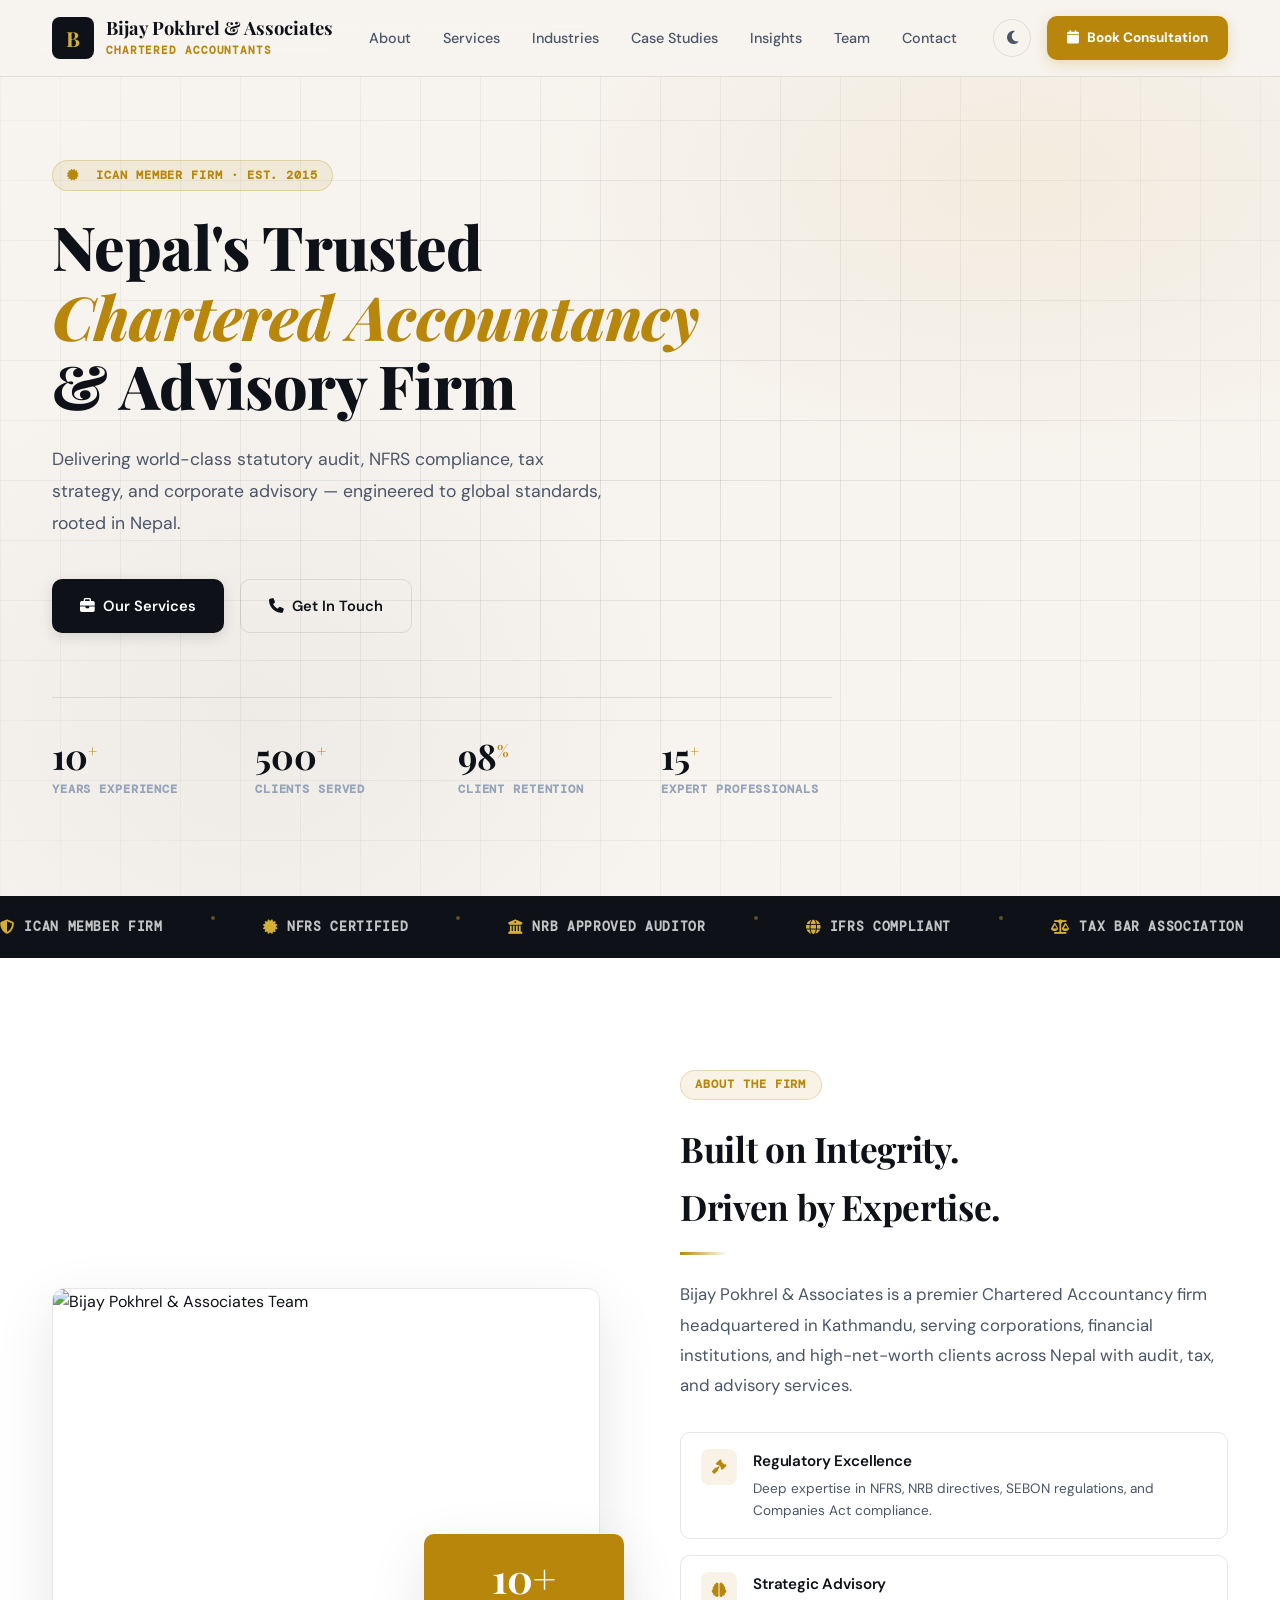
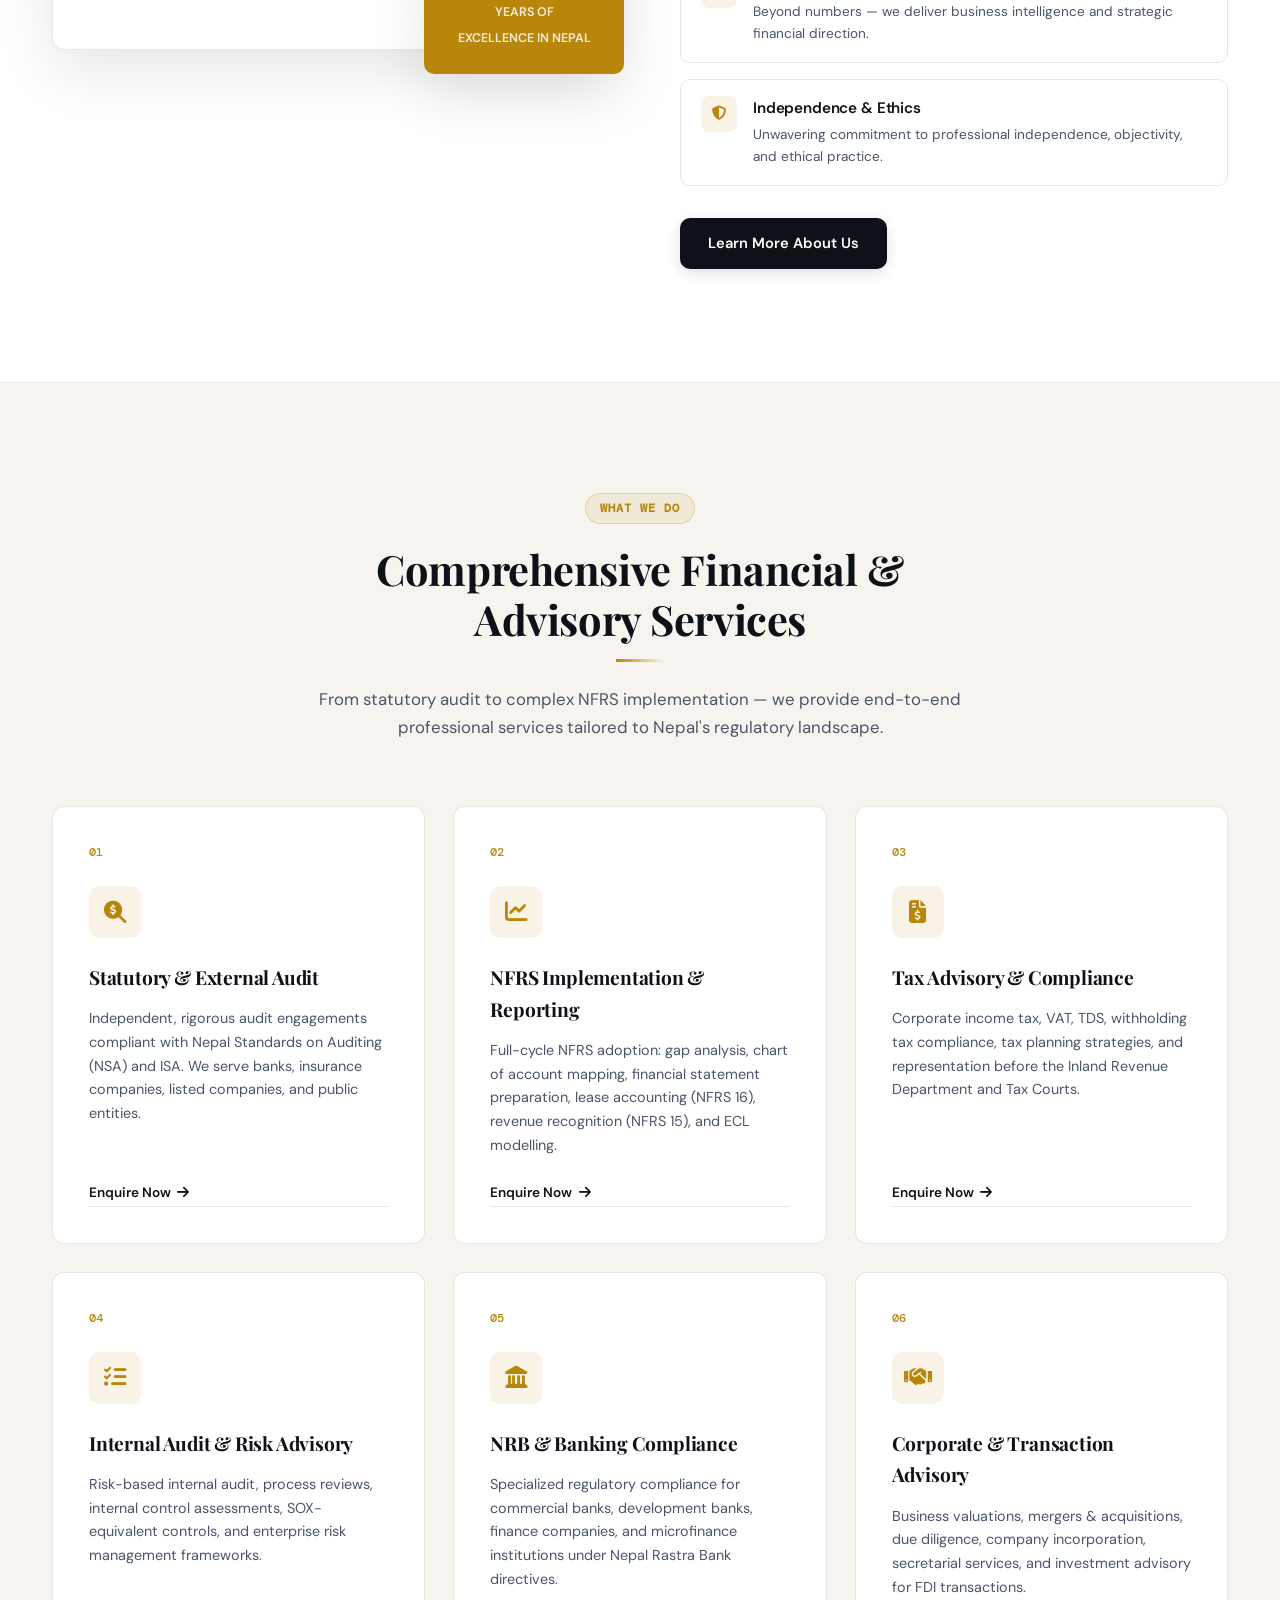
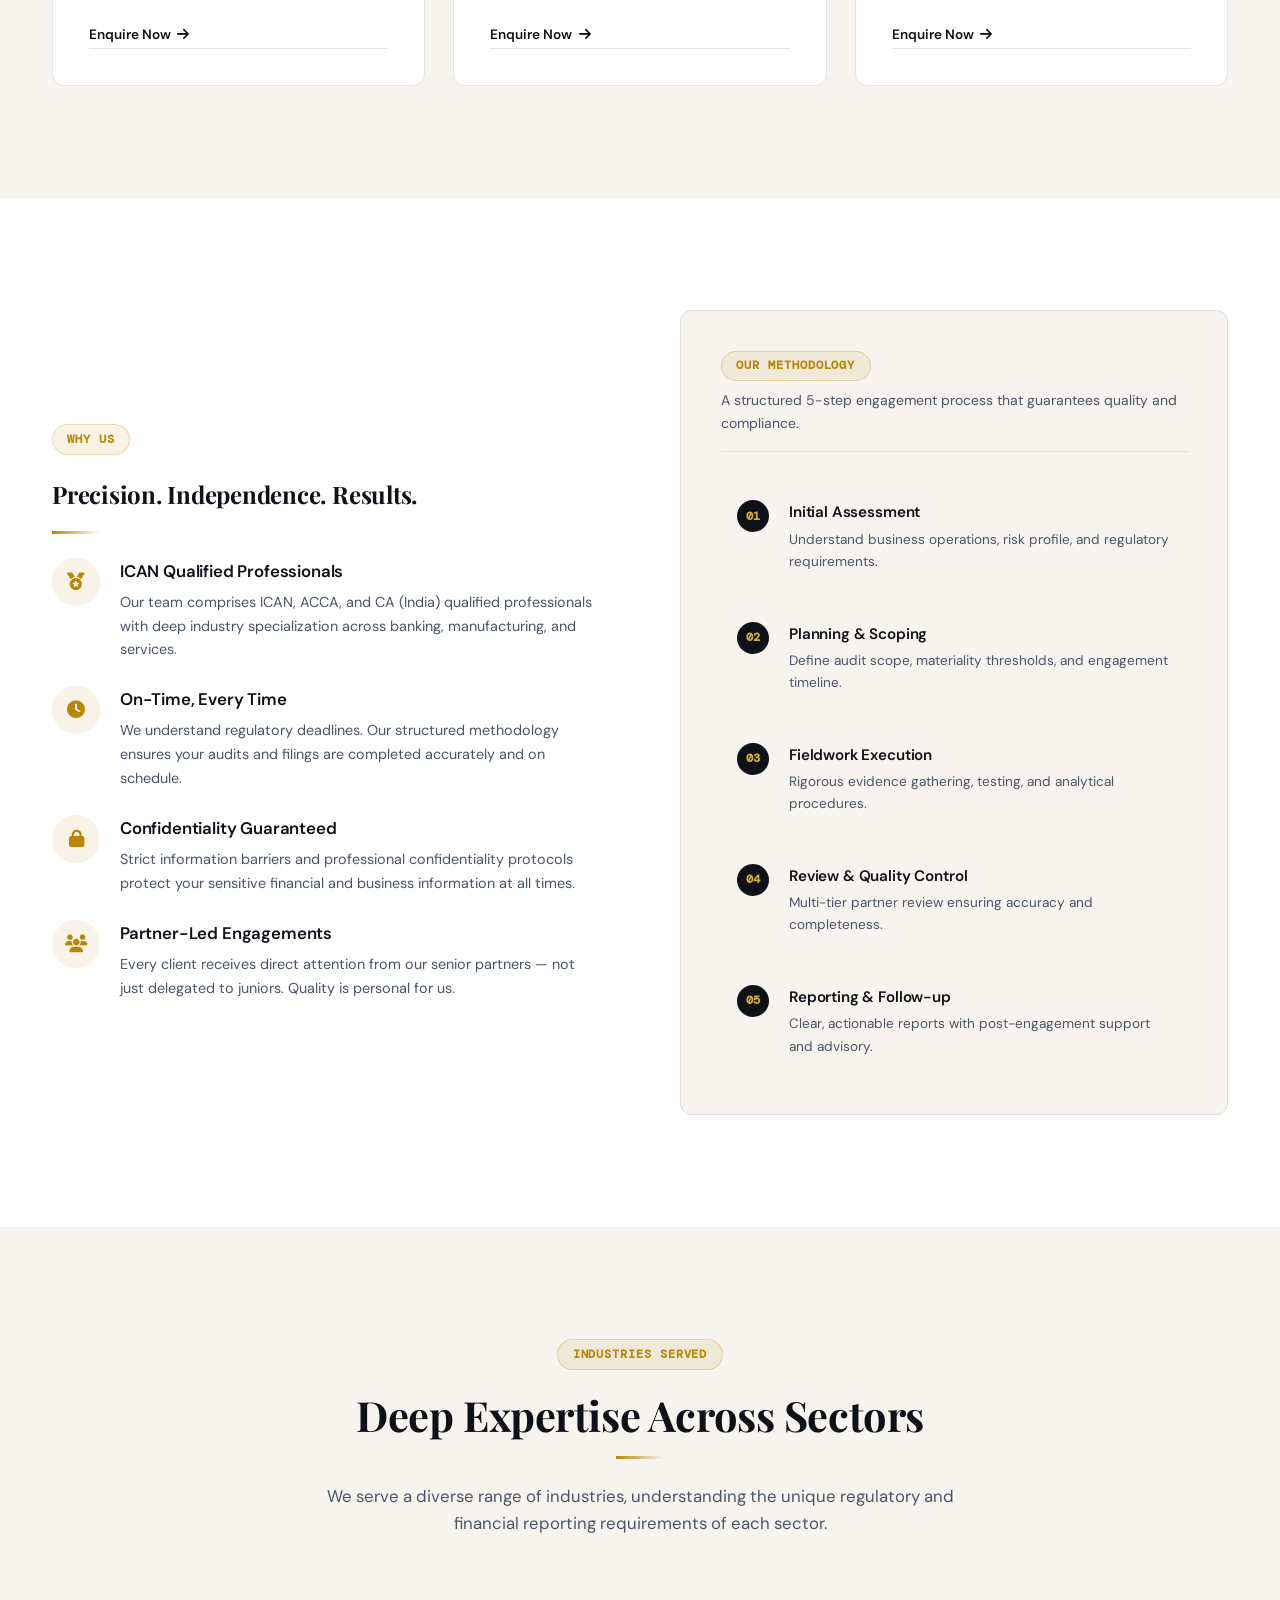
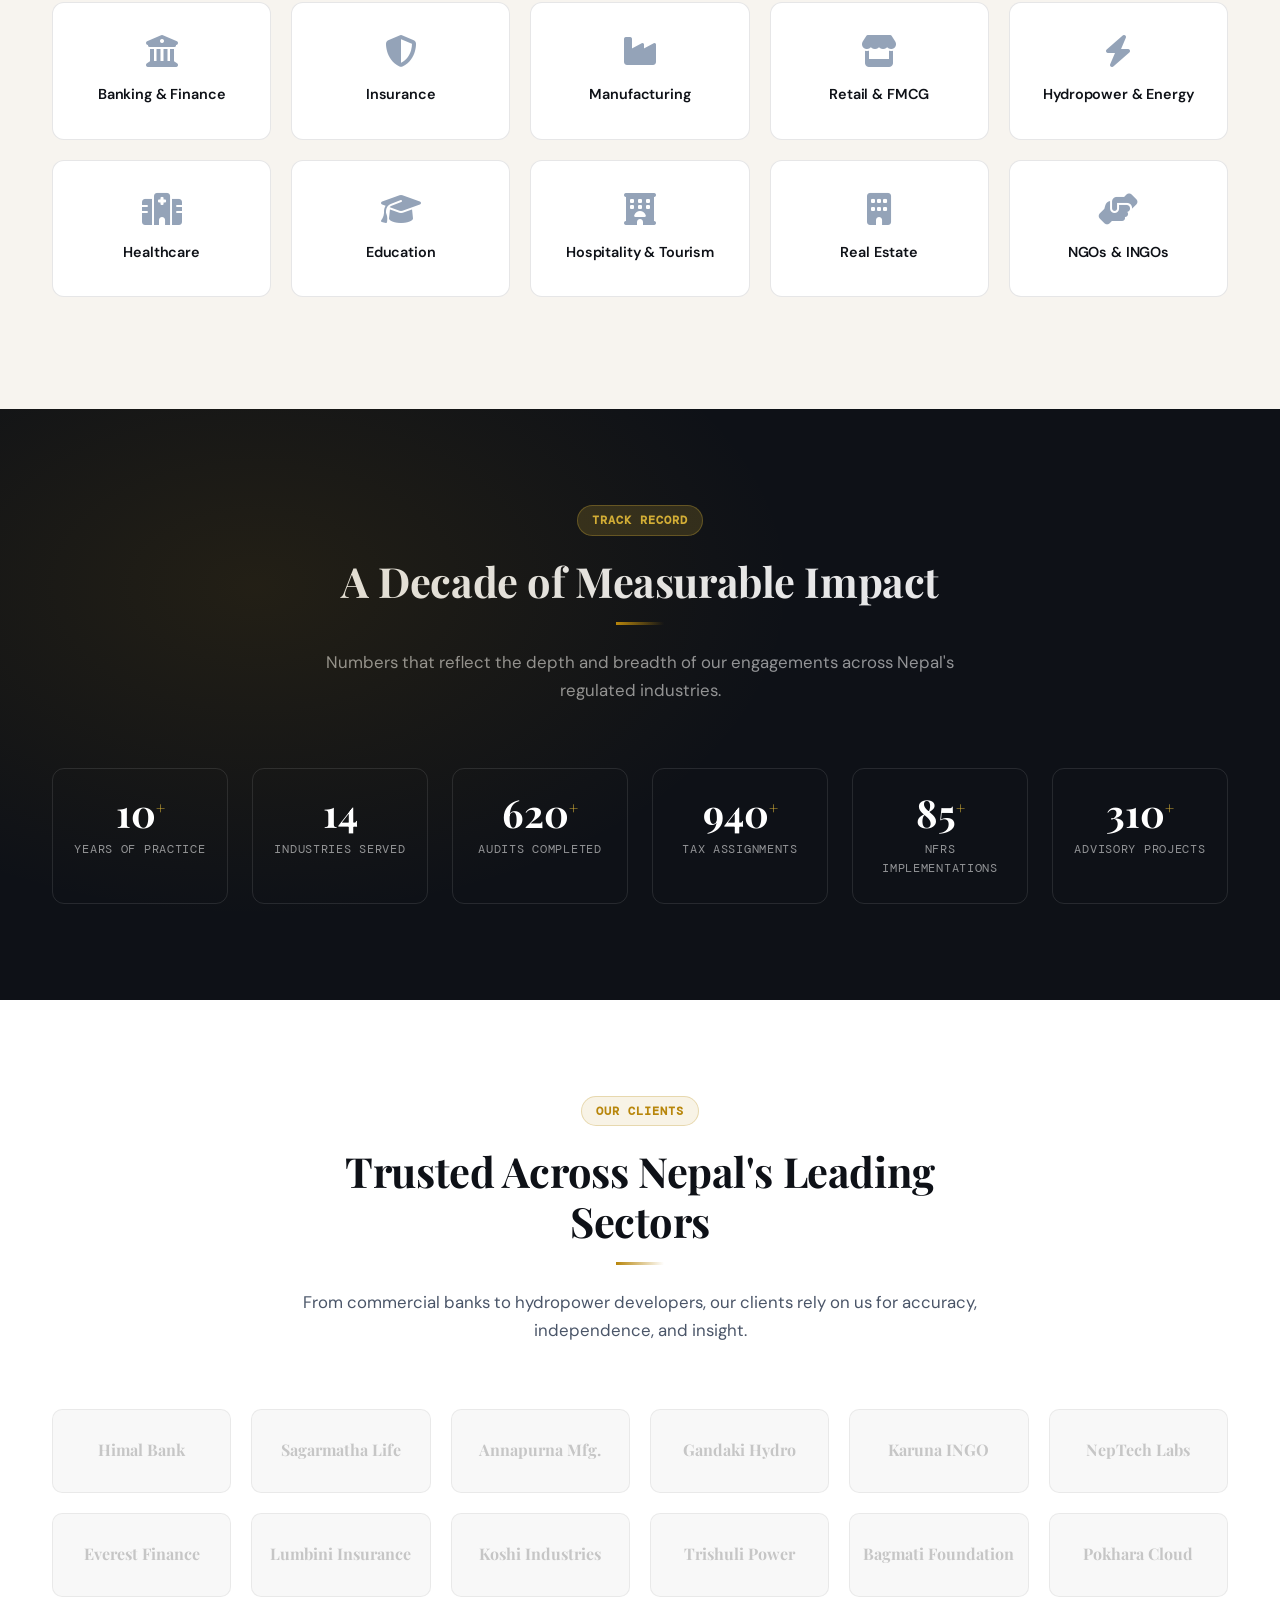
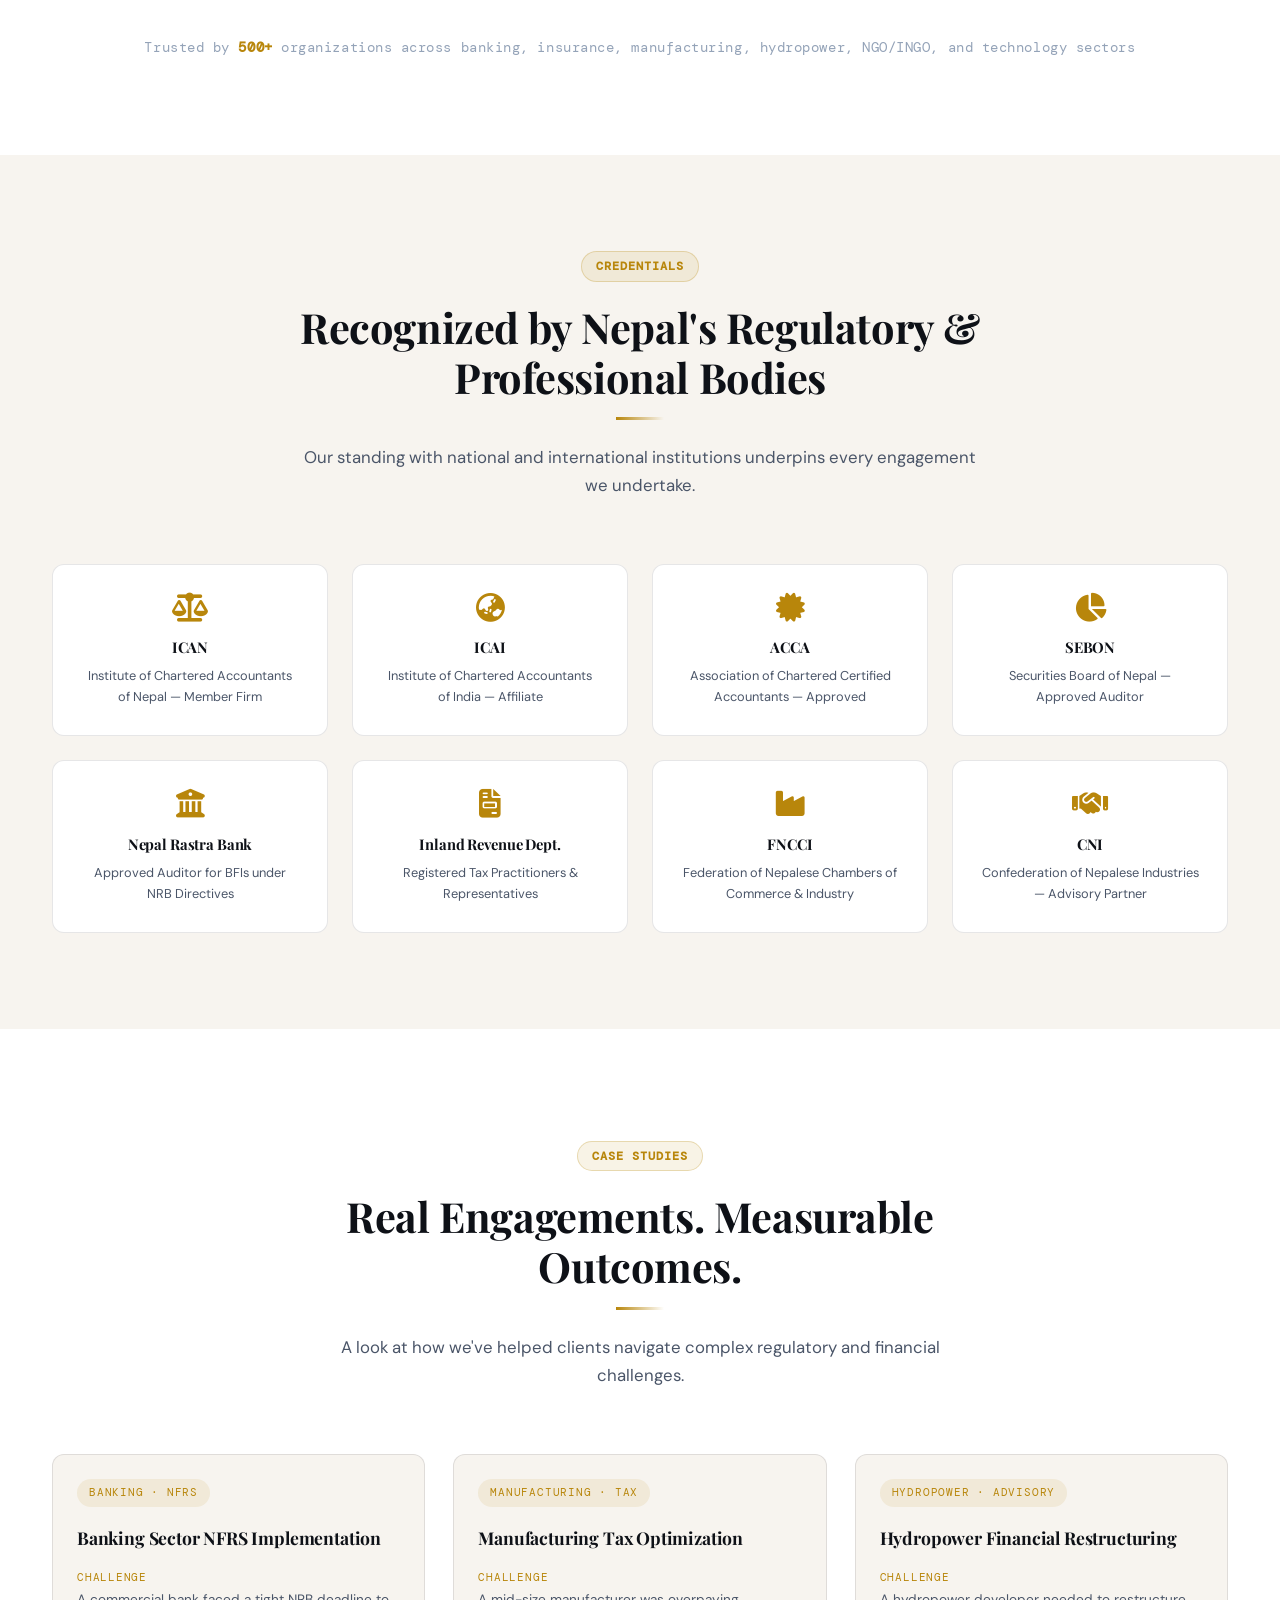
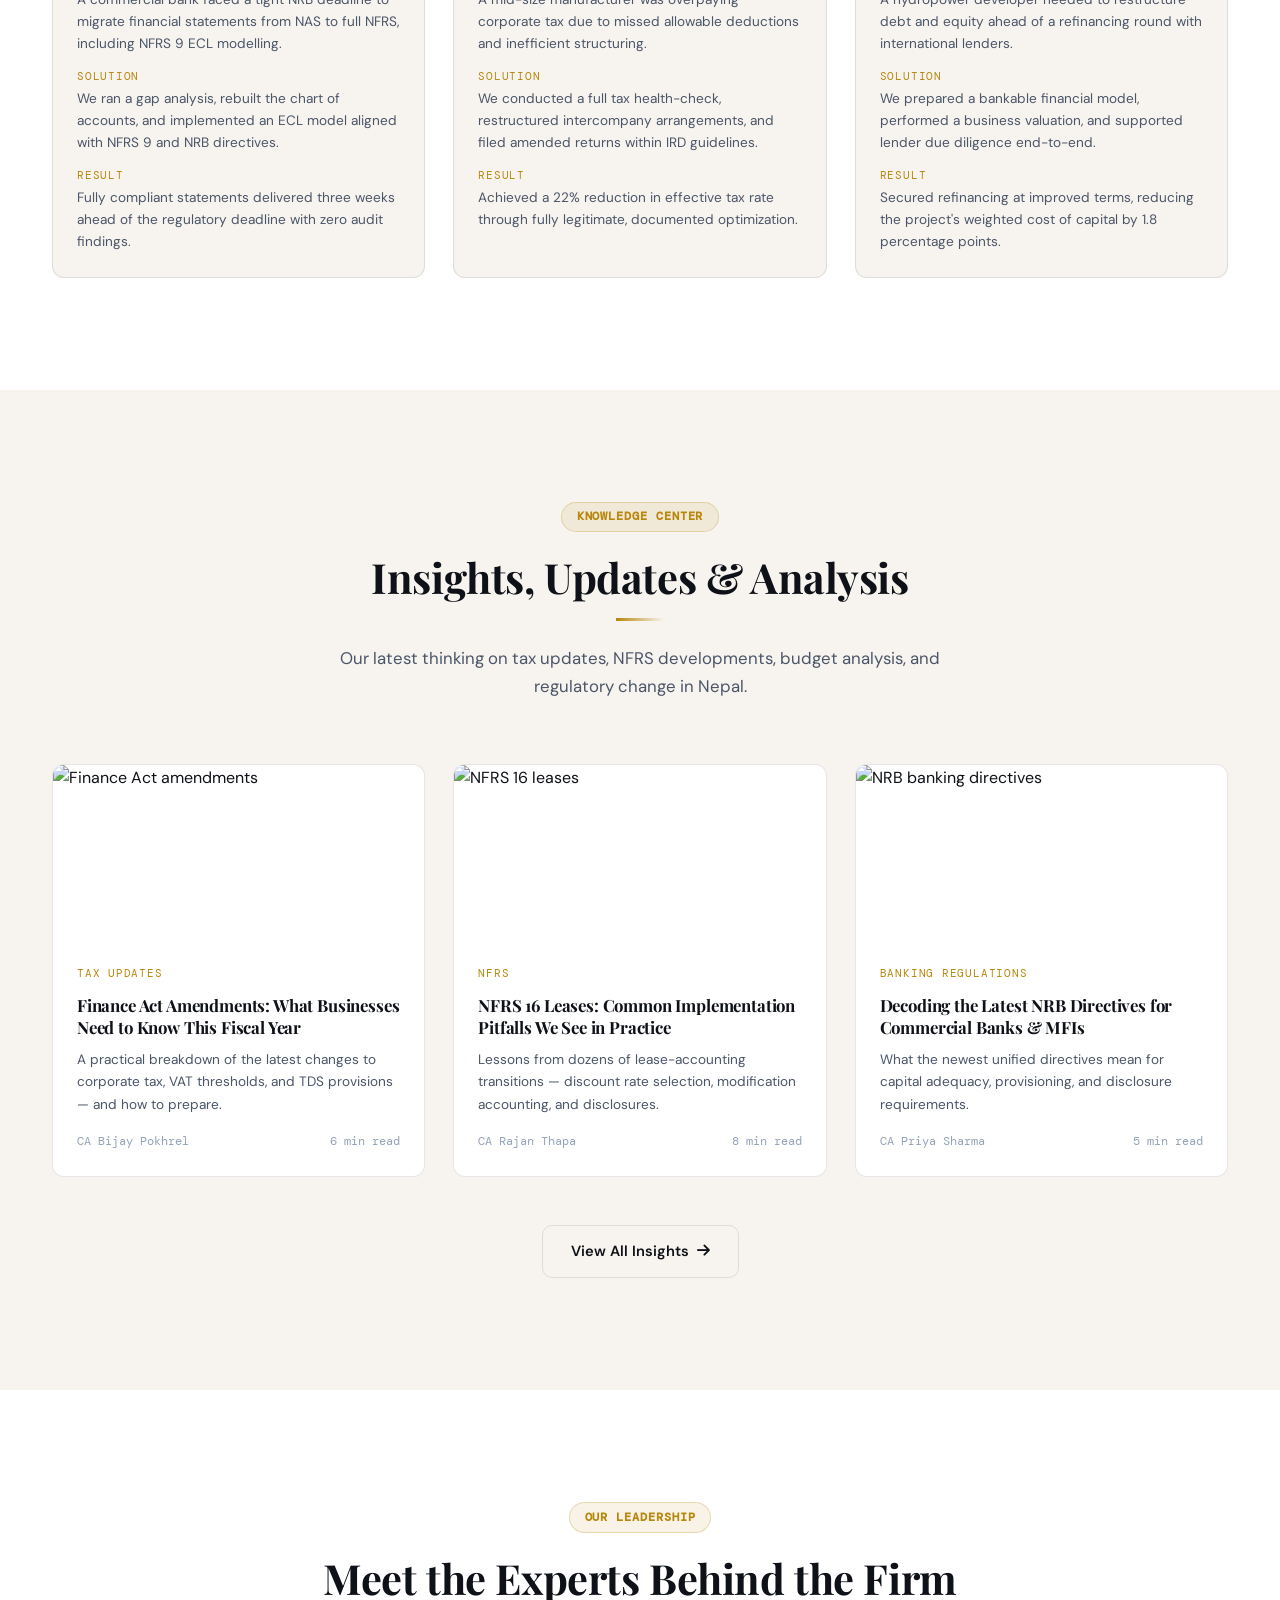
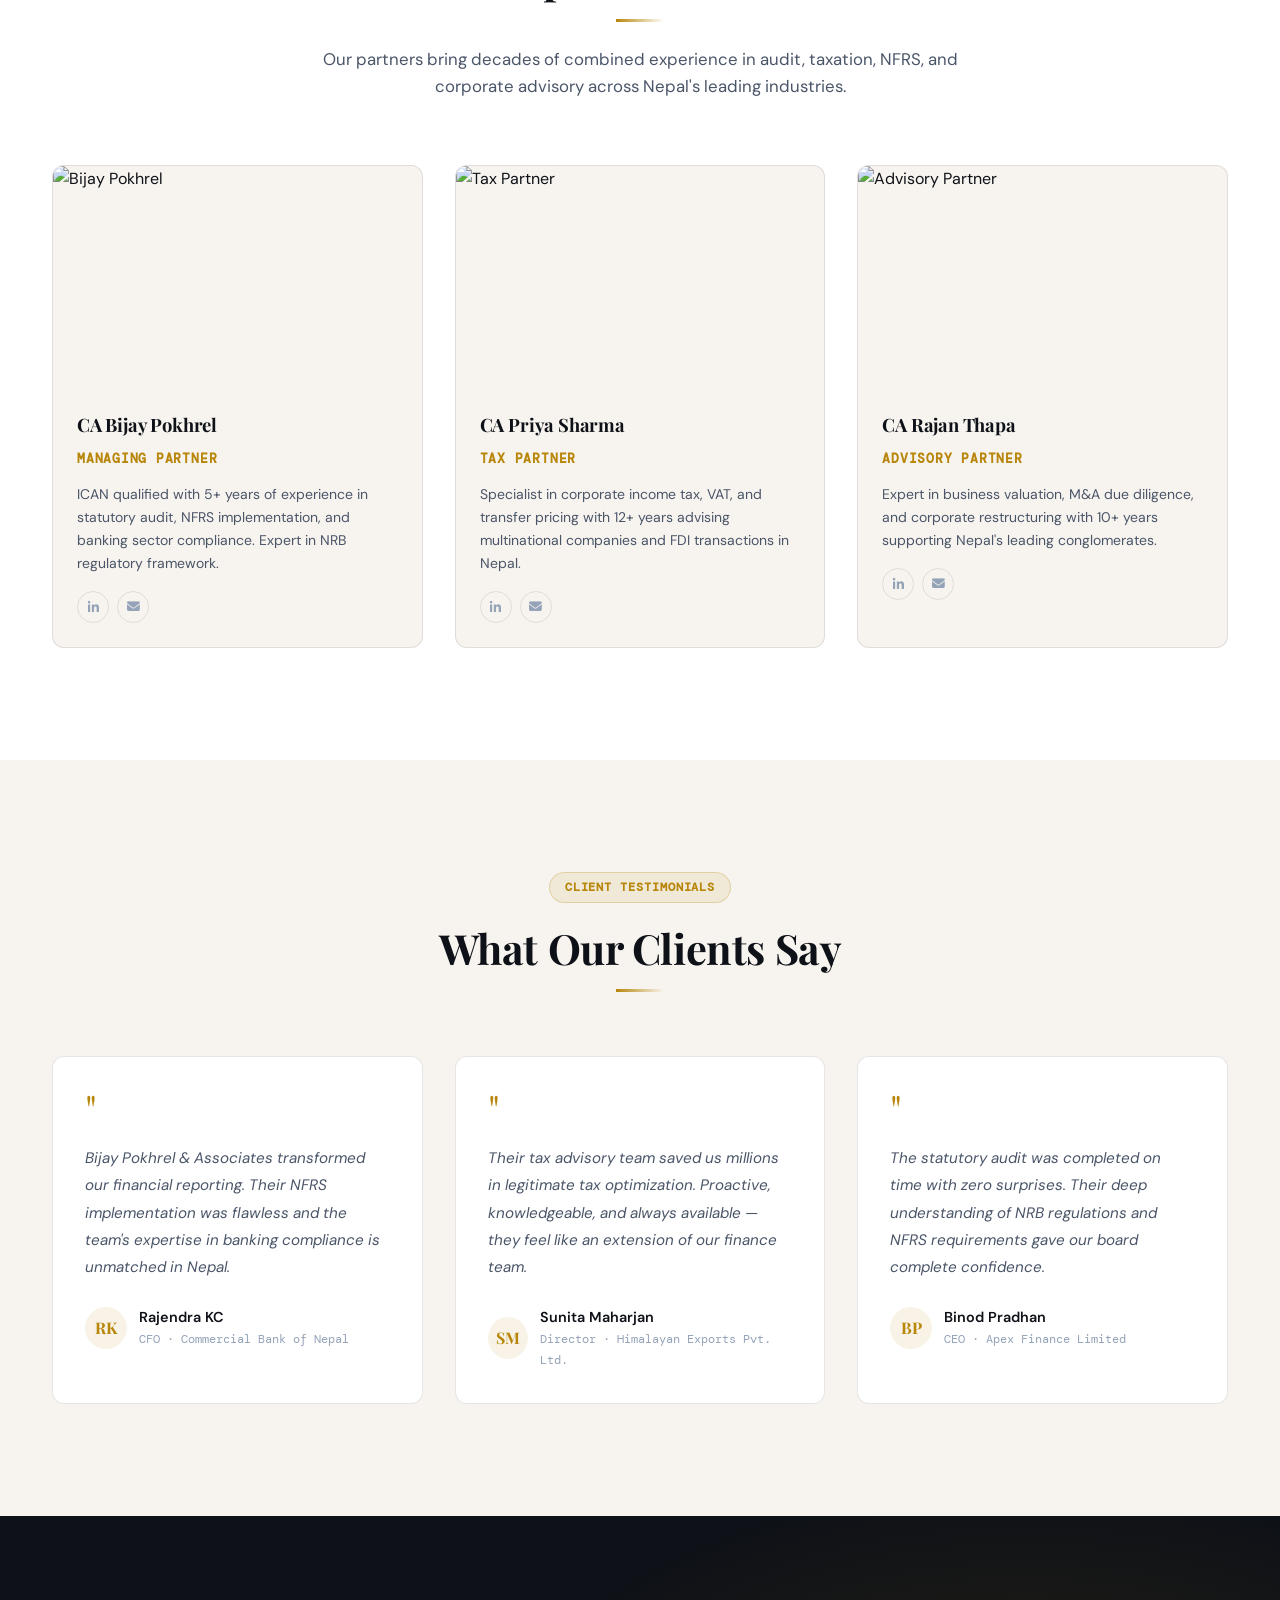
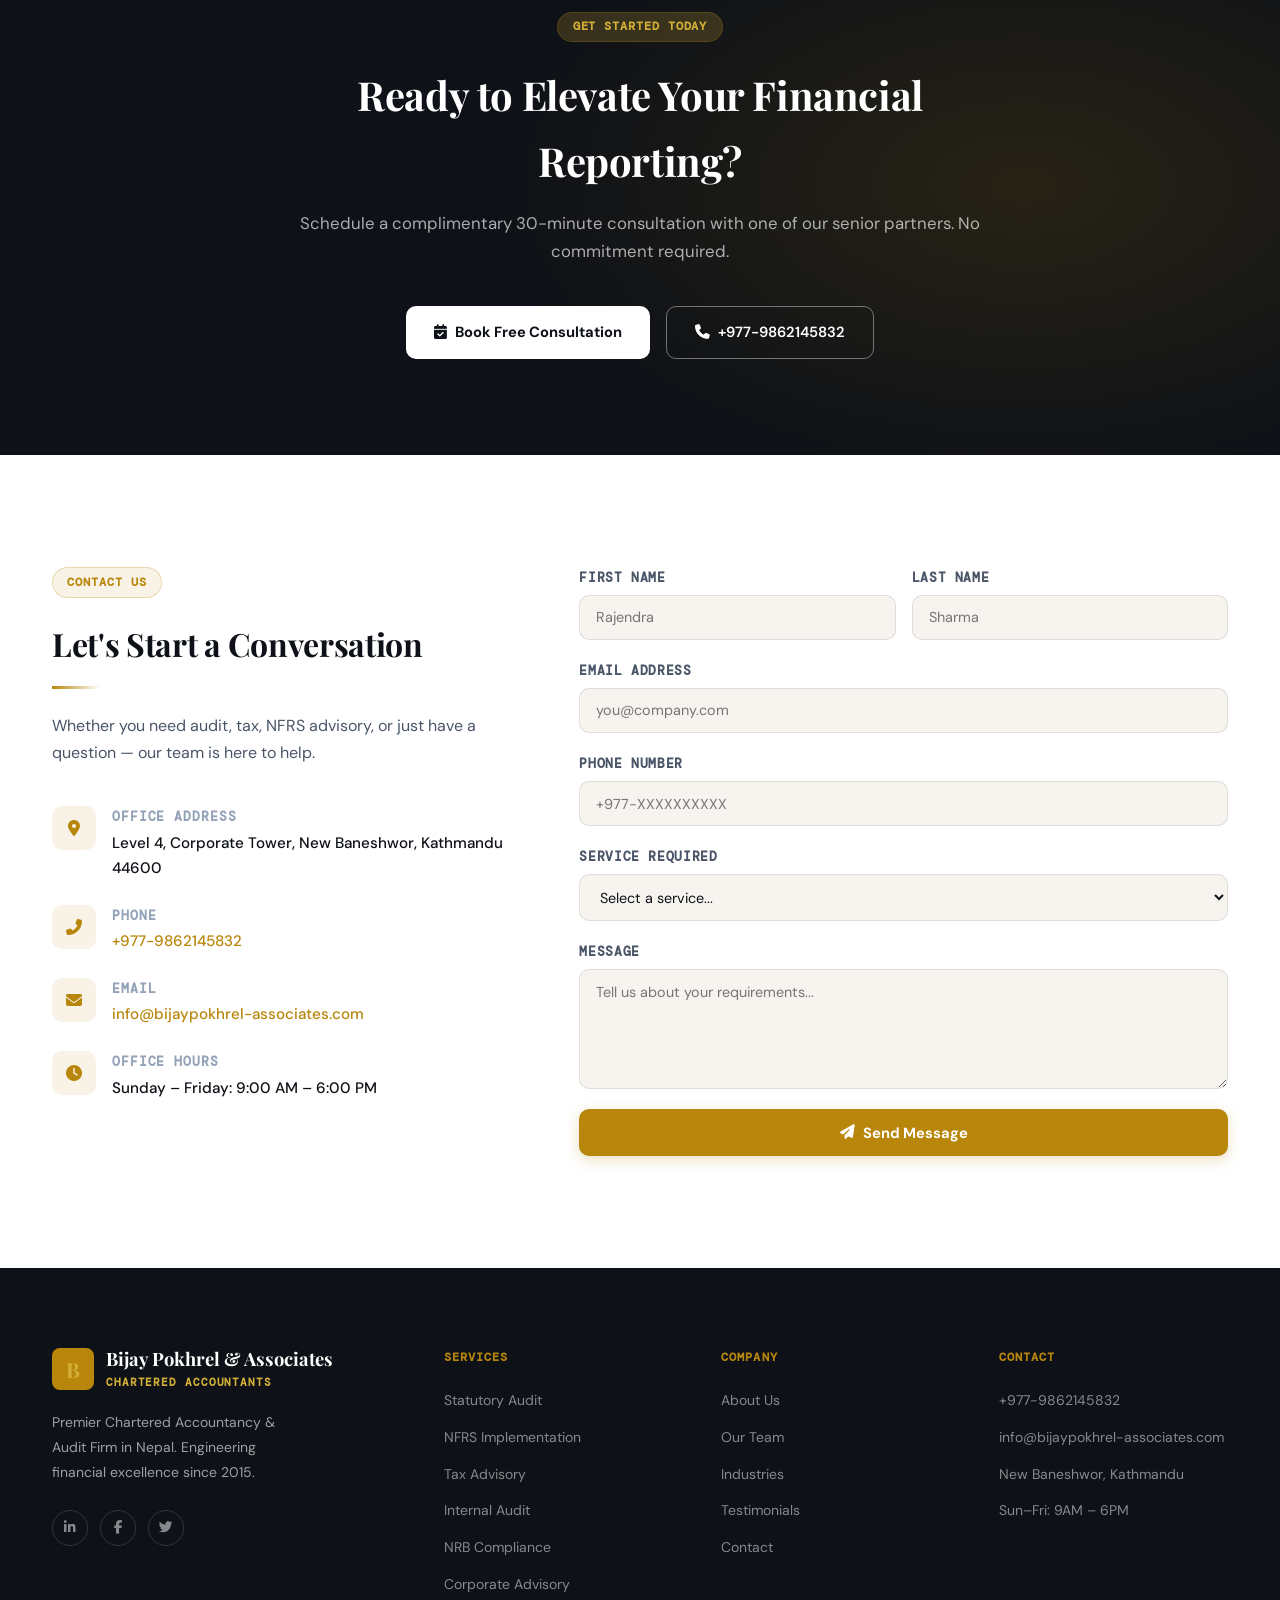
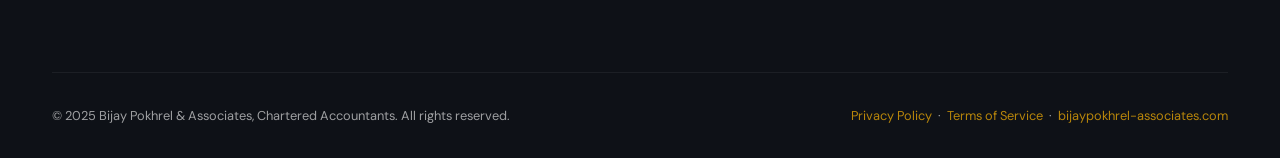
==== commit 45978f41: "Update experience years for CA Bijay Pokhrel" ====
--- a/index.html
+++ b/index.html
@@ -1461,7 +1461,7 @@
                 <div class="team-info">
                     <h3>CA Bijay Pokhrel</h3>
                     <span>Managing Partner</span>
-                    <p>ICAN qualified with 15+ years of experience in statutory audit, NFRS implementation, and banking sector compliance. Expert in NRB regulatory framework.</p>
+                    <p>ICAN qualified with 5+ years of experience in statutory audit, NFRS implementation, and banking sector compliance. Expert in NRB regulatory framework.</p>
                     <div class="team-socials">
                         <a href="https://www.linkedin.com/in/bijay-pokhrel-8b09981b9" target="_blank" rel="noopener" aria-label="LinkedIn">
                             <i class="fab fa-linkedin-in"></i>
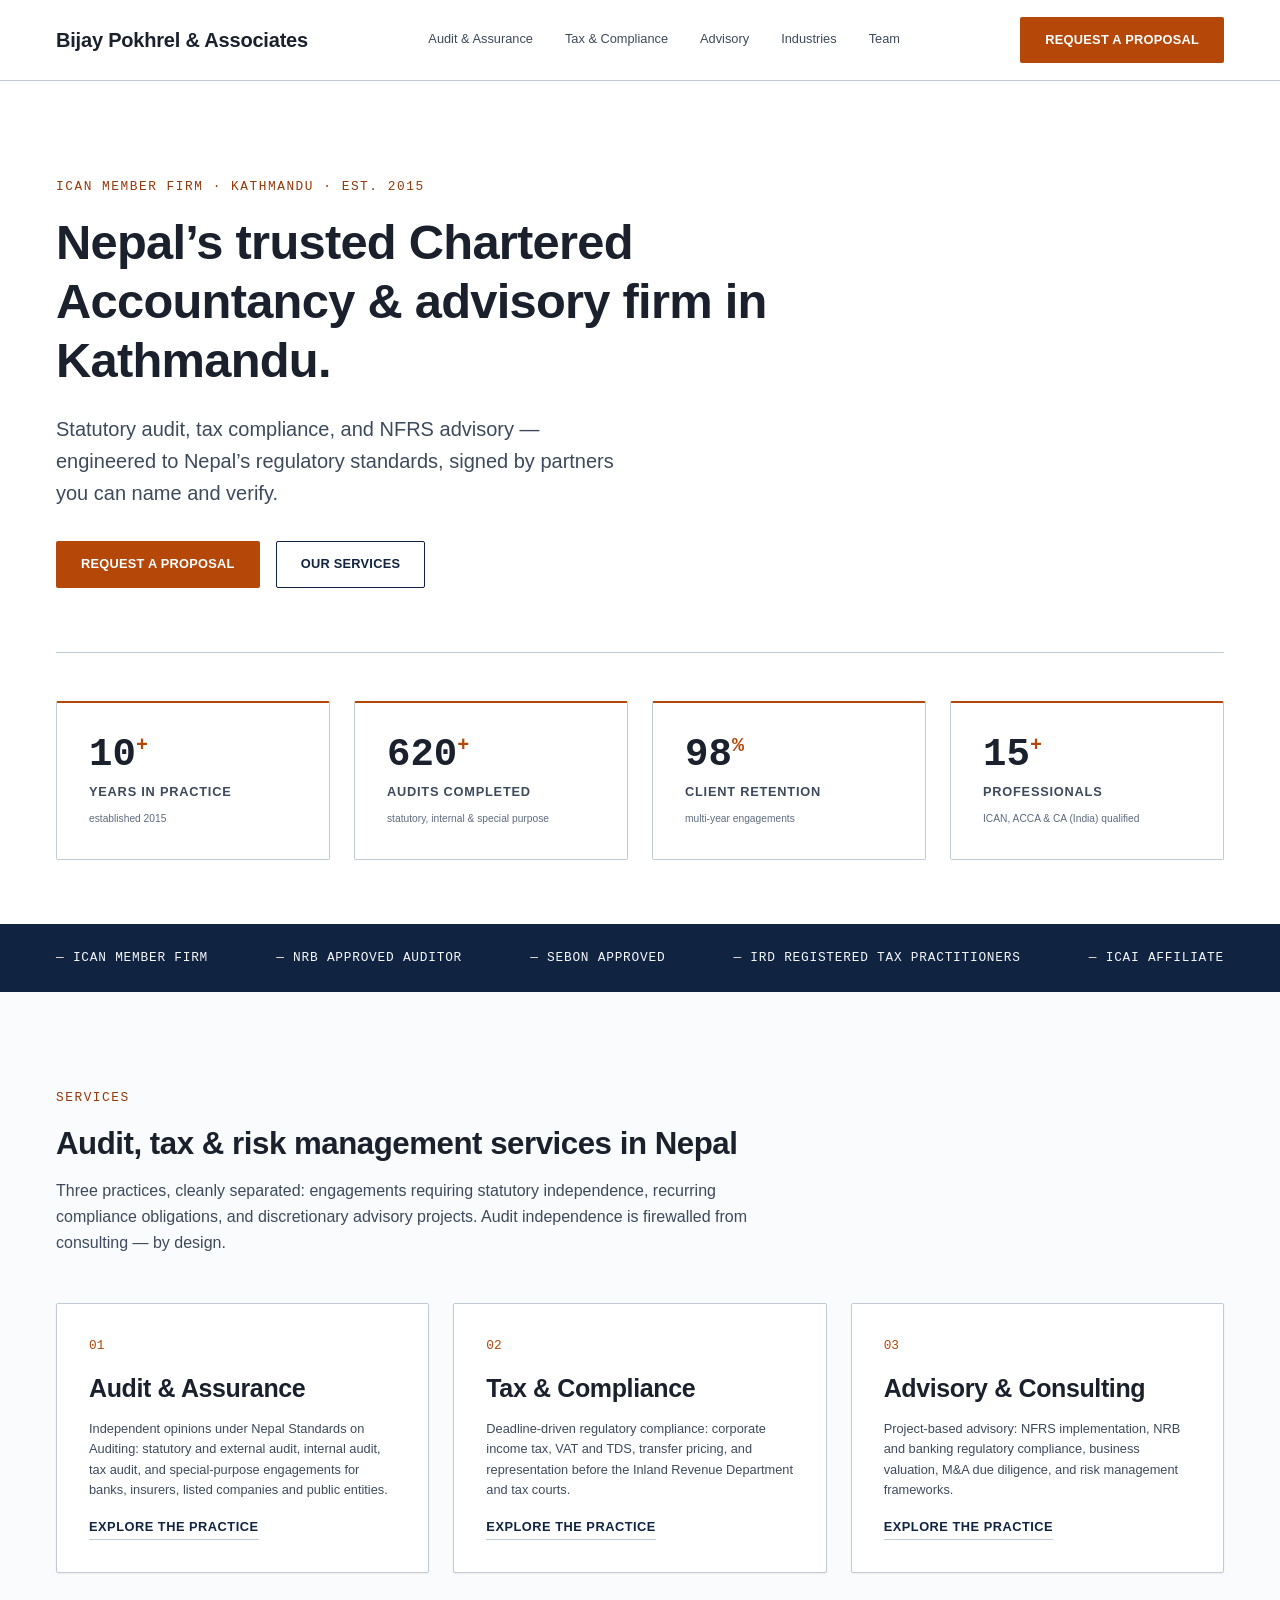
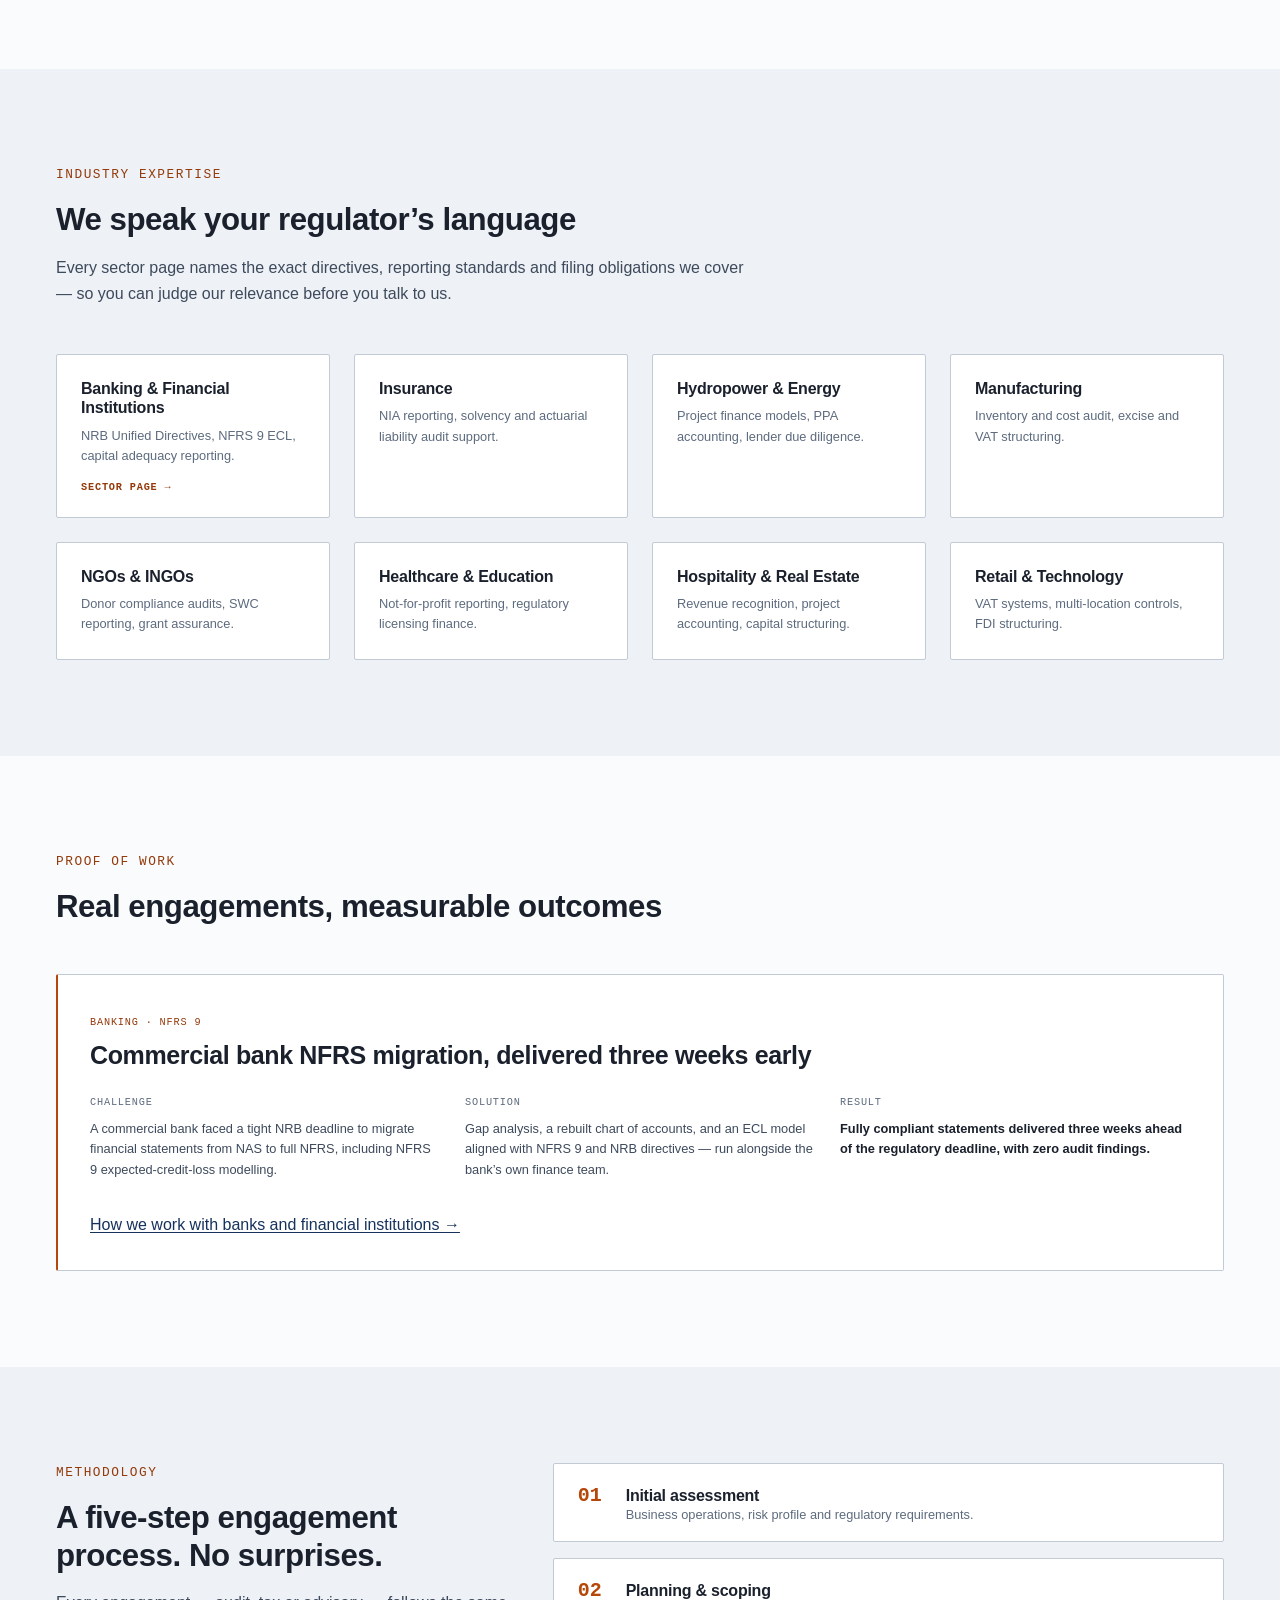
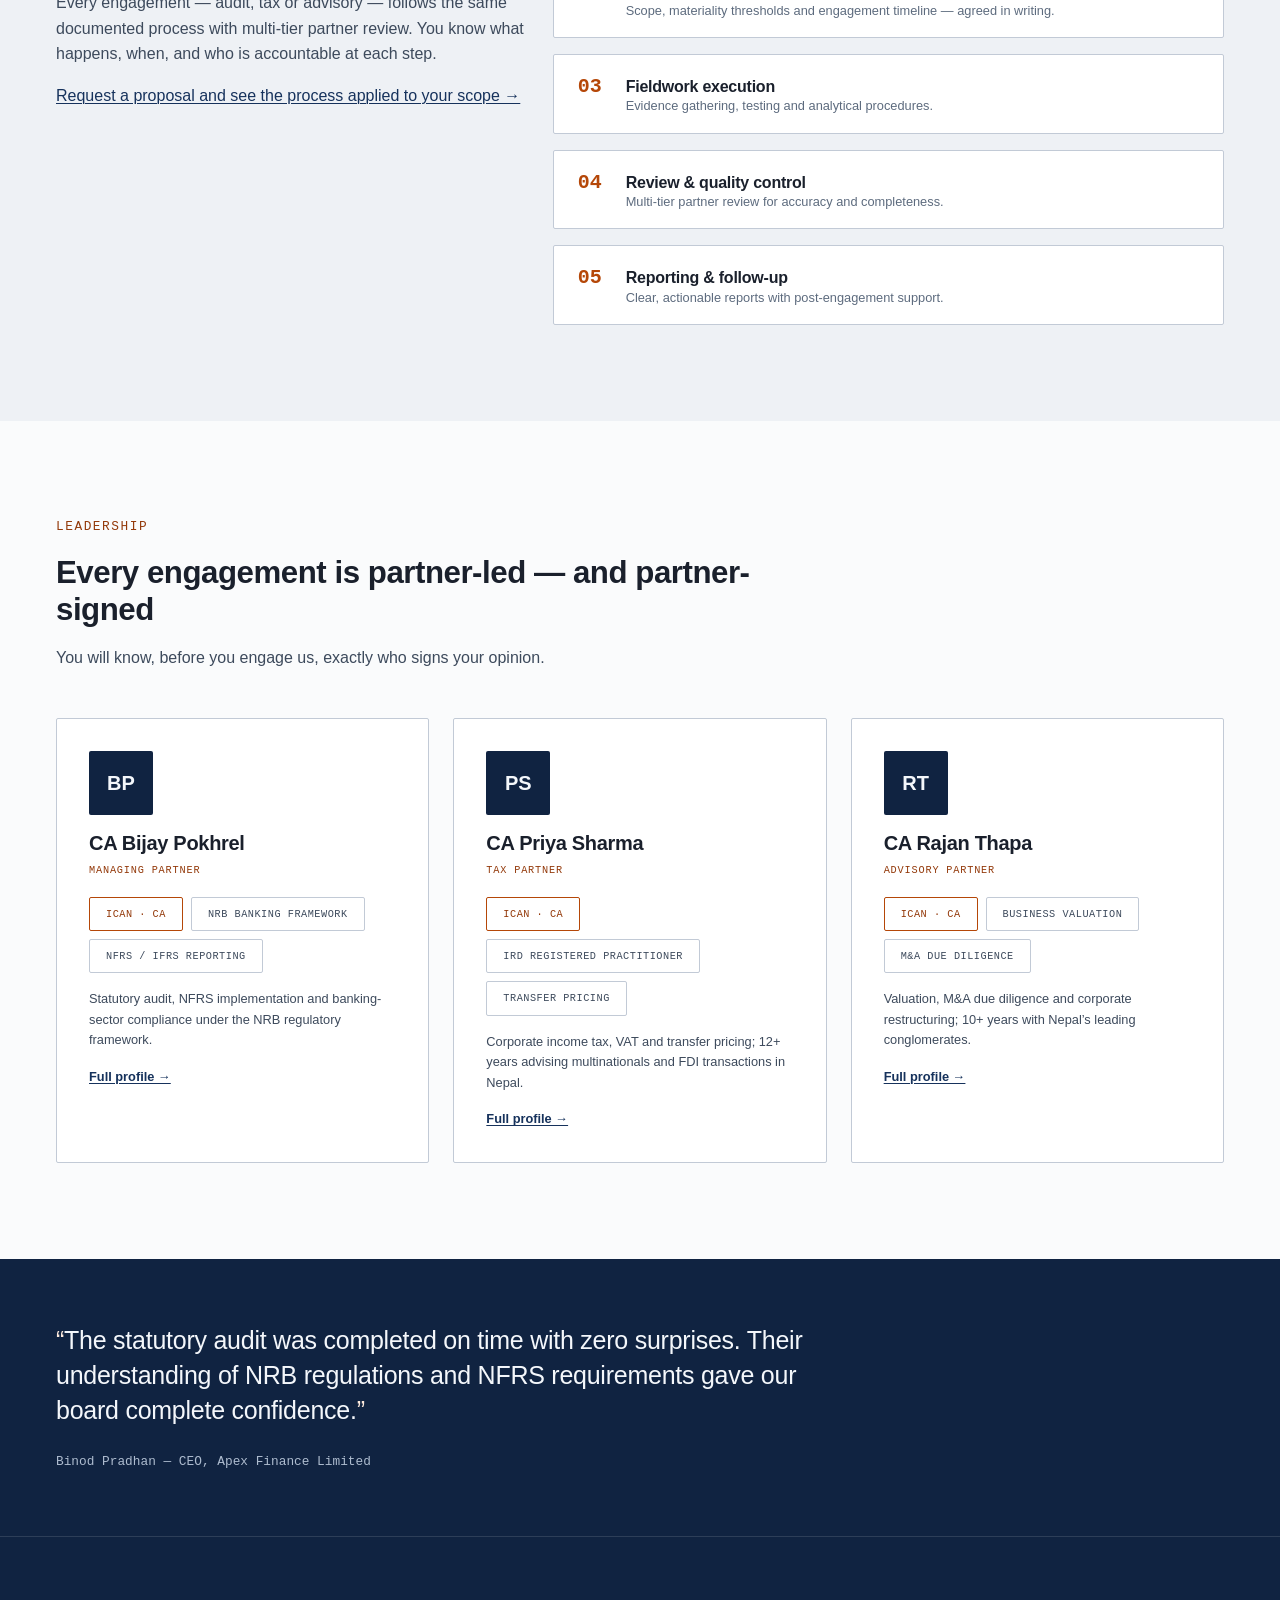
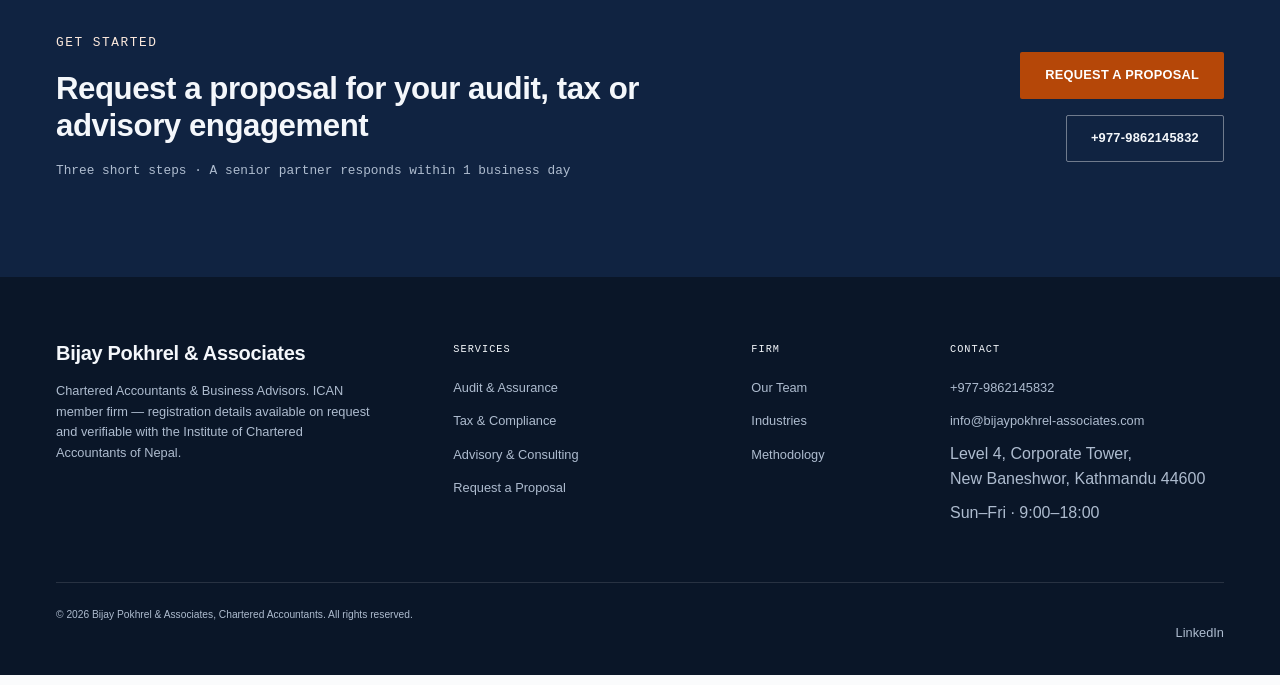
==== commit 29825eb7: "Build multi-page site on the Swiss design system - index.html: full redesign per the homepage brief " ====
--- a/index.html
+++ b/index.html
@@ -1,35 +1,85 @@
 <!DOCTYPE html>
-<html lang="en" data-theme="light">
+<html lang="en">
 <head>
-    <meta charset="UTF-8">
-    <meta name="viewport" content="width=device-width, initial-scale=1.0">
-    <title>Bijay Pokhrel & Associates | Chartered Accountants & Business Advisors</title>
-    <meta name="description" content="Premier Chartered Accountancy & Audit Firm in Nepal. Providing world-class Statutory Audit, Tax Advisory, NFRS Compliance, and Corporate Advisory services.">
-    <meta name="keywords" content="Chartered Accountant Nepal, Audit Firm Kathmandu, NFRS Compliance, Tax Advisory Nepal, Statutory Audit, Nepal Rastra Bank Directives">
-    <meta name="author" content="Bijay Pokhrel & Associates">
-    <meta name="robots" content="index, follow">
-
-    <!-- FIX #1: og:image URL corrected (no & in URL) -->
-    <meta property="og:type" content="website">
-    <meta property="og:title" content="Bijay Pokhrel & Associates | Chartered Accountants">
-    <meta property="og:description" content="Premier Chartered Accountancy & Audit Firm in Nepal.">
-    <meta property="og:image" content="https://images.unsplash.com/photo-1486406146926-c627a92ad1ab?auto=format&fit=crop&w=1200&h=630&q=80">
-
-    <!-- FIX #2: JSON-LD @id and url use hyphen domain instead of & -->
-    <script type="application/ld+json">
-    {
-      "@context": "https://schema.org",
-      "@type": "AccountingService",
+<meta charset="UTF-8">
+<meta name="viewport" content="width=device-width, initial-scale=1.0">
+<title>Bijay Pokhrel &amp; Associates | Chartered Accountants &amp; Business Advisors in Kathmandu</title>
+<meta name="description" content="ICAN member Chartered Accountancy firm in Kathmandu, Nepal. Statutory audit, tax compliance, NFRS implementation, NRB regulatory advisory. A partner responds within 1 business day.">
+<meta name="author" content="Bijay Pokhrel & Associates">
+<meta name="robots" content="index, follow">
+<link rel="canonical" href="https://www.bijaypokhrel-associates.com/">
+
+<meta property="og:type" content="website">
+<meta property="og:url" content="https://www.bijaypokhrel-associates.com/">
+<meta property="og:title" content="Bijay Pokhrel &amp; Associates | Chartered Accountants, Kathmandu">
+<meta property="og:description" content="Audit, tax and advisory services engineered to Nepal's regulatory standards. ICAN member firm, NRB and SEBON approved.">
+<meta name="twitter:card" content="summary">
+
+<!-- Organization + ProfessionalService graph: professional authority + local search -->
+<script type="application/ld+json">
+{
+  "@context": "https://schema.org",
+  "@graph": [
+    {
+      "@type": "Organization",
+      "@id": "https://www.bijaypokhrel-associates.com/#organization",
       "name": "Bijay Pokhrel & Associates, Chartered Accountants",
-      "@id": "https://www.bijaypokhrel-associates.com",
+      "legalName": "Bijay Pokhrel & Associates",
+      "url": "https://www.bijaypokhrel-associates.com",
+      "foundingDate": "2015",
+      "founder": {
+        "@type": "Person",
+        "@id": "https://www.bijaypokhrel-associates.com/#bijay-pokhrel",
+        "name": "Bijay Pokhrel",
+        "honorificPrefix": "CA",
+        "jobTitle": "Managing Partner",
+        "sameAs": "https://www.linkedin.com/in/bijay-pokhrel-8b09981b9"
+      },
+      "numberOfEmployees": { "@type": "QuantitativeValue", "minValue": 15 },
+      "memberOf": [
+        { "@type": "Organization", "name": "Institute of Chartered Accountants of Nepal (ICAN)" }
+      ],
+      "sameAs": ["https://www.linkedin.com/in/bijay-pokhrel-8b09981b9"]
+    },
+    {
+      "@type": ["ProfessionalService", "AccountingService"],
+      "@id": "https://www.bijaypokhrel-associates.com/#service",
+      "name": "Bijay Pokhrel & Associates, Chartered Accountants",
+      "parentOrganization": { "@id": "https://www.bijaypokhrel-associates.com/#organization" },
       "url": "https://www.bijaypokhrel-associates.com",
       "telephone": "+977-9862145832",
+      "email": "info@bijaypokhrel-associates.com",
+      "priceRange": "$$",
       "address": {
         "@type": "PostalAddress",
         "streetAddress": "Level 4, Corporate Tower, New Baneshwor",
         "addressLocality": "Kathmandu",
+        "addressRegion": "Bagmati Province",
         "postalCode": "44600",
         "addressCountry": "NP"
+      },
+      "geo": { "@type": "GeoCoordinates", "latitude": 27.6885, "longitude": 85.3358 },
+      "areaServed": [
+        { "@type": "Country", "name": "Nepal" },
+        { "@type": "City", "name": "Kathmandu" },
+        { "@type": "City", "name": "Lalitpur" },
+        { "@type": "City", "name": "Bhaktapur" }
+      ],
+      "knowsAbout": [
+        "Statutory Audit", "Internal Audit", "NFRS Implementation",
+        "IFRS Financial Reporting", "Corporate Tax Planning", "VAT Compliance",
+        "Transfer Pricing", "Nepal Rastra Bank Directives", "SEBON Regulations",
+        "Risk Management", "Business Valuation", "Due Diligence",
+        "Financial Transparency", "Regulatory Compliance"
+      ],
+      "hasOfferCatalog": {
+        "@type": "OfferCatalog",
+        "name": "Professional Services",
+        "itemListElement": [
+          { "@type": "Offer", "itemOffered": { "@type": "Service", "name": "Audit & Assurance", "url": "https://www.bijaypokhrel-associates.com/audit-assurance.html" } },
+          { "@type": "Offer", "itemOffered": { "@type": "Service", "name": "Tax & Compliance", "url": "https://www.bijaypokhrel-associates.com/tax-compliance.html" } },
+          { "@type": "Offer", "itemOffered": { "@type": "Service", "name": "Advisory & Consulting", "url": "https://www.bijaypokhrel-associates.com/advisory.html" } }
+        ]
       },
       "openingHoursSpecification": {
         "@type": "OpeningHoursSpecification",
@@ -39,1817 +89,399 @@
       },
       "sameAs": ["https://www.linkedin.com/in/bijay-pokhrel-8b09981b9"]
     }
-    </script>
-
-    <!-- FAQ Schema for SEO -->
-    <script type="application/ld+json">
-    {
-      "@context": "https://schema.org",
-      "@type": "FAQPage",
-      "mainEntity": [
-        {
-          "@type": "Question",
-          "name": "What chartered accountancy services does Bijay Pokhrel & Associates offer in Nepal?",
-          "acceptedAnswer": { "@type": "Answer", "text": "We provide statutory and internal audit, NFRS implementation and reporting, tax advisory and compliance, NRB and banking compliance, and corporate and transaction advisory services across Nepal." }
-        },
-        {
-          "@type": "Question",
-          "name": "Is Bijay Pokhrel & Associates an ICAN-registered audit firm?",
-          "acceptedAnswer": { "@type": "Answer", "text": "Yes, we are a member firm of the Institute of Chartered Accountants of Nepal (ICAN) and an approved auditor under Nepal Rastra Bank and SEBON regulations." }
-        },
-        {
-          "@type": "Question",
-          "name": "Which industries does the firm serve?",
-          "acceptedAnswer": { "@type": "Answer", "text": "We serve banking and finance, insurance, manufacturing, hydropower and energy, healthcare, education, hospitality, real estate, retail, and NGOs/INGOs." }
-        },
-        {
-          "@type": "Question",
-          "name": "How can I book a consultation with the firm?",
-          "acceptedAnswer": { "@type": "Answer", "text": "You can book a complimentary consultation through the contact form on our website, by calling +977-9862145832, or by emailing info@bijaypokhrel-associates.com." }
-        }
-      ]
+  ]
+}
+</script>
+
+<!-- FAQ Schema -->
+<script type="application/ld+json">
+{
+  "@context": "https://schema.org",
+  "@type": "FAQPage",
+  "mainEntity": [
+    {
+      "@type": "Question",
+      "name": "What chartered accountancy services does Bijay Pokhrel & Associates offer in Nepal?",
+      "acceptedAnswer": { "@type": "Answer", "text": "We provide statutory and internal audit, NFRS implementation and reporting, tax advisory and compliance, NRB and banking compliance, and corporate and transaction advisory services across Nepal." }
+    },
+    {
+      "@type": "Question",
+      "name": "Is Bijay Pokhrel & Associates an ICAN-registered audit firm?",
+      "acceptedAnswer": { "@type": "Answer", "text": "Yes, we are a member firm of the Institute of Chartered Accountants of Nepal (ICAN) and an approved auditor under Nepal Rastra Bank and SEBON regulations." }
+    },
+    {
+      "@type": "Question",
+      "name": "Which industries does the firm serve?",
+      "acceptedAnswer": { "@type": "Answer", "text": "We serve banking and finance, insurance, manufacturing, hydropower and energy, healthcare, education, hospitality, real estate, retail, and NGOs/INGOs." }
+    },
+    {
+      "@type": "Question",
+      "name": "How can I request a proposal from the firm?",
+      "acceptedAnswer": { "@type": "Answer", "text": "Use the Request a Proposal form on our website, call +977-9862145832, or email info@bijaypokhrel-associates.com. A senior partner responds within 1 business day." }
     }
-    </script>
-
-    <!-- FIX #3: Replaced Inter/Manrope with more distinctive Playfair Display + DM Sans pairing -->
-    <link rel="preconnect" href="https://fonts.googleapis.com">
-    <link rel="preconnect" href="https://fonts.gstatic.com" crossorigin>
-    <link href="https://fonts.googleapis.com/css2?family=Playfair+Display:ital,wght@0,400;0,600;0,700;0,800;1,400;1,600&family=DM+Sans:wght@300;400;500;600;700&family=DM+Mono:wght@400;500&display=swap" rel="stylesheet">
-    <link rel="stylesheet" href="https://cdnjs.cloudflare.com/ajax/libs/font-awesome/6.4.0/css/all.min.css">
-
-    <style>
-        /* =============================================
-           FIX #4: CSS Variables fully structured for
-           both light and dark themes (dark theme was 
-           incomplete / missing several vars before)
-        ============================================= */
-        :root {
-            --bg-primary: #f7f4ef;
-            --bg-secondary: #ffffff;
-            --bg-surface: rgba(255,255,255,0.85);
-            --bg-footer: #0e1117;
-            --text-primary: #0e1117;
-            --text-secondary: #4a5568;
-            --text-muted: #94a3b8;
-            --primary: #0e1117;
-            --primary-hover: #1a202c;
-            --gold: #b8860b;
-            --gold-light: #d4af37;
-            --gold-pale: rgba(184,134,11,0.10);
-            --border: rgba(14,17,23,0.10);
-            --radius: 10px;
-            --shadow-sm: 0 2px 8px rgba(0,0,0,0.04);
-            --shadow-md: 0 8px 30px rgba(0,0,0,0.07);
-            --shadow-lg: 0 20px 60px rgba(0,0,0,0.10);
-            --transition: all 0.35s cubic-bezier(0.16,1,0.3,1);
-            --nav-bg: rgba(247,244,239,0.88);
-        }
-
-        [data-theme="dark"] {
-            --bg-primary: #0b0e15;
-            --bg-secondary: #12161f;
-            --bg-surface: rgba(18,22,31,0.88);
-            --bg-footer: #060810;
-            --text-primary: #f0ede8;
-            --text-secondary: #94a3b8;
-            --text-muted: #64748b;
-            --primary: #f0ede8;
-            --primary-hover: #ffffff;
-            --gold: #d4af37;
-            --gold-light: #f0c83a;
-            --gold-pale: rgba(212,175,55,0.12);
-            --border: rgba(240,237,232,0.08);
-            --shadow-sm: 0 2px 8px rgba(0,0,0,0.3);
-            --shadow-md: 0 8px 30px rgba(0,0,0,0.4);
-            --shadow-lg: 0 20px 60px rgba(0,0,0,0.5);
-            --nav-bg: rgba(11,14,21,0.92);
-        }
-
-        /* =============================================
-           BASE RESET
-        ============================================= */
-        *, *::before, *::after { box-sizing: border-box; margin: 0; padding: 0; }
-        html { scroll-behavior: smooth; font-size: 16px; }
-        body {
-            /* FIX #5: Font family updated to new distinctive pairing */
-            font-family: 'DM Sans', sans-serif;
-            background-color: var(--bg-primary);
-            color: var(--text-primary);
-            line-height: 1.65;
-            overflow-x: hidden;
-            transition: background-color 0.3s ease, color 0.3s ease;
-        }
-        h1,h2,h3,h4,h5,h6 {
-            font-family: 'Playfair Display', serif;
-            letter-spacing: -0.01em;
-        }
-        a { text-decoration: none; color: inherit; transition: var(--transition); }
-        ul { list-style: none; }
-        img { max-width: 100%; height: auto; display: block; }
-
-        /* =============================================
-           LAYOUT UTILITIES
-        ============================================= */
-        .container { width: 100%; max-width: 1240px; margin: 0 auto; padding: 0 2rem; }
-
-        .btn {
-            display: inline-flex; align-items: center; justify-content: center;
-            padding: 0.85rem 1.75rem; font-weight: 600; border-radius: var(--radius);
-            transition: var(--transition); cursor: pointer; font-size: 0.92rem;
-            gap: 0.5rem; border: none; font-family: 'DM Sans', sans-serif;
-        }
-        .btn-primary {
-            background: var(--primary); color: #fff;
-            box-shadow: 0 4px 14px rgba(0,0,0,0.12);
-        }
-        .btn-primary:hover { opacity: 0.85; transform: translateY(-2px); }
-
-        .btn-outline {
-            background: transparent; color: var(--text-primary);
-            border: 1.5px solid var(--border);
-        }
-        .btn-outline:hover { border-color: var(--gold); color: var(--gold); transform: translateY(-2px); }
-
-        .btn-gold {
-            background: var(--gold); color: #fff; font-weight: 700;
-            box-shadow: 0 4px 14px rgba(184,134,11,0.25);
-        }
-        .btn-gold:hover { background: var(--gold-light); transform: translateY(-2px); }
-
-        .badge {
-            display: inline-block; padding: 0.3rem 0.9rem; font-size: 0.72rem;
-            font-weight: 700; text-transform: uppercase; letter-spacing: 0.08em;
-            border-radius: 50px; background: var(--gold-pale); color: var(--gold);
-            border: 1px solid rgba(184,134,11,0.25); margin-bottom: 1.25rem;
-            font-family: 'DM Mono', monospace;
-        }
-
-        .section-header { text-align: center; max-width: 680px; margin: 0 auto 4rem; }
-        .section-header h2 { font-size: 2.6rem; margin-bottom: 1rem; line-height: 1.2; }
-        .section-header p { color: var(--text-secondary); font-size: 1.05rem; }
-
-        .divider {
-            width: 48px; height: 3px;
-            background: linear-gradient(90deg, var(--gold), transparent);
-            margin: 1rem 0 1.5rem;
-        }
-        .divider.center { margin: 1rem auto 1.5rem; }
-
-        /* =============================================
-           NAVBAR
-           FIX #6: Mega menu positioning corrected;
-           FIX #7: Mobile hamburger fully wired up;
-           FIX #8: Theme toggle properly toggles both
-                   data-theme attr and icon;
-        ============================================= */
-        .navbar {
-            position: fixed; top: 0; left: 0; width: 100%; z-index: 1000;
-            background: var(--nav-bg);
-            backdrop-filter: blur(20px); -webkit-backdrop-filter: blur(20px);
-            border-bottom: 1px solid var(--border);
-            transition: var(--transition);
-        }
-        .navbar.scrolled { box-shadow: var(--shadow-md); }
-
-        .nav-inner {
-            display: flex; align-items: center; justify-content: space-between;
-            height: 76px; transition: var(--transition);
-        }
-        .navbar.scrolled .nav-inner { height: 62px; }
-
-        /* Logo */
-        .logo { display: flex; align-items: center; gap: 0.75rem; }
-        .logo-mark {
-            width: 42px; height: 42px; border-radius: 8px;
-            background: var(--primary);
-            display: flex; align-items: center; justify-content: center;
-            font-family: 'Playfair Display', serif;
-            color: var(--gold-light); font-size: 1.3rem; font-weight: 700;
-            flex-shrink: 0;
-        }
-        .logo-text { line-height: 1.2; }
-        .logo-text strong {
-            font-family: 'Playfair Display', serif;
-            font-size: 1.15rem; display: block; color: var(--text-primary);
-        }
-        .logo-text small {
-            font-size: 0.7rem; color: var(--gold); font-weight: 600;
-            text-transform: uppercase; letter-spacing: 0.08em;
-            font-family: 'DM Mono', monospace;
-        }
-
-        /* Nav Links */
-        .nav-menu { display: flex; align-items: center; gap: 2rem; }
-        .nav-link {
-            font-size: 0.9rem; font-weight: 500; color: var(--text-secondary);
-            position: relative; padding: 0.5rem 0;
-        }
-        .nav-link:hover { color: var(--text-primary); }
-        .nav-link::after {
-            content: ''; position: absolute; bottom: 0; left: 0;
-            width: 0; height: 2px; background: var(--gold); transition: var(--transition);
-        }
-        .nav-link:hover::after { width: 100%; }
-
-        /* FIX #6: Megamenu — added max-width container and padding fix */
-        .has-mega { position: static; }
-        .megamenu {
-            position: absolute; top: 100%; left: 0; width: 100%;
-            background: var(--bg-secondary);
-            border-top: 2px solid var(--gold);
-            border-bottom: 1px solid var(--border);
-            box-shadow: var(--shadow-lg);
-            padding: 2.5rem 0;
-            opacity: 0; visibility: hidden; transform: translateY(10px);
-            transition: var(--transition); z-index: 999;
-        }
-        .has-mega:hover .megamenu { opacity: 1; visibility: visible; transform: translateY(0); }
-        .megamenu-inner { display: grid; grid-template-columns: repeat(4,1fr); gap: 2rem; }
-        .megamenu-col h4 {
-            font-size: 0.72rem; font-weight: 700; text-transform: uppercase;
-            letter-spacing: 0.08em; color: var(--gold); margin-bottom: 1rem;
-            padding-bottom: 0.5rem; border-bottom: 1px solid var(--border);
-            font-family: 'DM Mono', monospace;
-        }
-        .megamenu-col ul li { margin-bottom: 0.6rem; }
-        .megamenu-col ul a {
-            font-size: 0.875rem; color: var(--text-secondary);
-            display: flex; align-items: center; gap: 0.5rem;
-        }
-        .megamenu-col ul a i { font-size: 0.75rem; color: var(--gold); width: 14px; }
-        .megamenu-col ul a:hover { color: var(--text-primary); padding-left: 4px; }
-
-        .nav-actions { display: flex; align-items: center; gap: 1rem; }
-        .icon-btn {
-            background: none; border: 1px solid var(--border);
-            color: var(--text-secondary); cursor: pointer;
-            width: 38px; height: 38px; border-radius: 50%;
-            display: flex; align-items: center; justify-content: center;
-            font-size: 0.95rem; transition: var(--transition);
-        }
-        .icon-btn:hover { color: var(--text-primary); border-color: var(--gold); }
-
-        /* FIX #7: Hamburger fully styled */
-        .hamburger {
-            display: none; flex-direction: column; gap: 5px;
-            cursor: pointer; background: none; border: none; padding: 0.4rem;
-        }
-        .hamburger span {
-            display: block; width: 24px; height: 2px;
-            background: var(--text-primary); transition: var(--transition); border-radius: 2px;
-        }
-        .hamburger.open span:nth-child(1) { transform: translateY(7px) rotate(45deg); }
-        .hamburger.open span:nth-child(2) { opacity: 0; }
-        .hamburger.open span:nth-child(3) { transform: translateY(-7px) rotate(-45deg); }
-
-        /* Mobile Nav */
-        .mobile-nav {
-            display: none; flex-direction: column; gap: 0;
-            background: var(--bg-secondary);
-            border-top: 1px solid var(--border);
-            max-height: 0; overflow: hidden; transition: max-height 0.4s ease;
-        }
-        .mobile-nav.open { max-height: 600px; }
-        .mobile-nav a {
-            padding: 0.9rem 2rem; font-size: 0.95rem;
-            color: var(--text-secondary); border-bottom: 1px solid var(--border);
-        }
-        .mobile-nav a:hover { color: var(--gold); background: var(--gold-pale); }
-
-        /* =============================================
-           HERO
-           FIX #9: Added proper z-index to pseudo-elements
-                   so they don't overlap content;
-           FIX #10: h1 font-size made responsive
-        ============================================= */
-        .hero {
-            position: relative; padding: 10rem 0 6rem;
-            background: var(--bg-primary); overflow: hidden;
-        }
-        /* FIX #9: z-index: 0 on pseudo elements, content z-index: 1 */
-        .hero::before {
-            content: ''; position: absolute; inset: 0; z-index: 0;
-            background:
-                radial-gradient(ellipse 60% 50% at 80% 20%, rgba(184,134,11,0.07) 0%, transparent 70%),
-                radial-gradient(ellipse 50% 60% at 20% 80%, rgba(14,17,23,0.04) 0%, transparent 70%);
-        }
-        /* Decorative grid lines */
-        .hero::after {
-            content: ''; position: absolute; inset: 0; z-index: 0;
-            background-image:
-                linear-gradient(var(--border) 1px, transparent 1px),
-                linear-gradient(90deg, var(--border) 1px, transparent 1px);
-            background-size: 60px 60px;
-            mask-image: radial-gradient(ellipse 80% 80% at 50% 50%, black 0%, transparent 100%);
-        }
-
-        .hero-content { position: relative; z-index: 1; max-width: 780px; }
-
-        /* FIX #10: Responsive hero heading */
-        .hero h1 {
-            font-size: clamp(2.2rem, 5vw, 3.8rem);
-            font-weight: 800; line-height: 1.15; margin-bottom: 1.5rem;
-        }
-        .hero h1 em { font-style: italic; color: var(--gold); }
-
-        .hero-lead {
-            font-size: 1.1rem; color: var(--text-secondary);
-            max-width: 560px; margin-bottom: 2.5rem; line-height: 1.8;
-        }
-        .hero-cta { display: flex; gap: 1rem; flex-wrap: wrap; margin-bottom: 4rem; }
-
-        /* Stats bar */
-        .stats-bar {
-            display: grid; grid-template-columns: repeat(4,1fr);
-            gap: 2rem; border-top: 1px solid var(--border); padding-top: 2.5rem;
-            position: relative; z-index: 1;
-        }
-        .stat-item {}
-        .stat-number {
-            font-family: 'Playfair Display', serif;
-            font-size: 2.2rem; font-weight: 700; color: var(--text-primary);
-            display: block; line-height: 1;
-        }
-        .stat-number sup { font-size: 1rem; color: var(--gold); vertical-align: super; }
-        .stat-label {
-            font-size: 0.78rem; color: var(--text-muted); text-transform: uppercase;
-            letter-spacing: 0.07em; font-weight: 600; margin-top: 0.4rem;
-            font-family: 'DM Mono', monospace; display: block;
-        }
-
-        /* Credentials ribbon */
-        .credentials-ribbon {
-            background: var(--primary); padding: 1.25rem 0; overflow: hidden;
-            position: relative;
-        }
-        .ribbon-track {
-            display: flex; gap: 3rem; width: max-content;
-            animation: scrollRibbon 25s linear infinite;
-        }
-        .ribbon-track:hover { animation-play-state: paused; }
-        @keyframes scrollRibbon {
-            0% { transform: translateX(0); }
-            100% { transform: translateX(-50%); }
-        }
-        .ribbon-item {
-            display: flex; align-items: center; gap: 0.6rem;
-            color: rgba(255,255,255,0.75); font-size: 0.82rem;
-            font-weight: 600; white-space: nowrap;
-            font-family: 'DM Mono', monospace; text-transform: uppercase; letter-spacing: 0.05em;
-        }
-        .ribbon-item i { color: var(--gold-light); font-size: 0.9rem; }
-        .ribbon-dot {
-            width: 4px; height: 4px; border-radius: 50%;
-            background: var(--gold-light); opacity: 0.4;
-        }
-
-        /* =============================================
-           ABOUT SECTION
-           FIX #11: about-img-grid overlapping images
-                    were broken on smaller screens — 
-                    simplified to a single column stack
-        ============================================= */
-        .about { padding: 7rem 0; background: var(--bg-secondary); }
-        .about-grid { display: grid; grid-template-columns: 1fr 1fr; gap: 5rem; align-items: center; }
-        .about-visual { position: relative; }
-        .about-img-main {
-            border-radius: 12px; overflow: hidden;
-            box-shadow: var(--shadow-lg);
-            border: 1px solid var(--border);
-        }
-        .about-img-main img { width: 100%; height: 360px; object-fit: cover; }
-
-        /* FIX #11: floating card now properly positioned */
-        .about-float-card {
-            position: absolute; bottom: -1.5rem; right: -1.5rem;
-            background: var(--gold); color: #fff;
-            padding: 1.5rem 2rem; border-radius: 10px;
-            box-shadow: var(--shadow-lg);
-            max-width: 200px; text-align: center;
-        }
-        .about-float-card strong {
-            font-family: 'Playfair Display', serif;
-            font-size: 2.5rem; display: block; line-height: 1;
-        }
-        .about-float-card span { font-size: 0.78rem; opacity: 0.85; font-weight: 600; text-transform: uppercase; }
-
-        .about-text h2 { font-size: 2.2rem; margin-bottom: 0.5rem; }
-        .about-text .lead { font-size: 1.05rem; color: var(--text-secondary); margin-bottom: 2rem; line-height: 1.8; }
-
-        .pillar-list { display: flex; flex-direction: column; gap: 1rem; margin-bottom: 2rem; }
-        .pillar-item {
-            display: flex; gap: 1rem; align-items: flex-start;
-            padding: 1rem 1.25rem;
-            border: 1px solid var(--border); border-radius: var(--radius);
-            transition: var(--transition);
-        }
-        .pillar-item:hover { border-color: var(--gold); background: var(--gold-pale); }
-        .pillar-icon {
-            width: 36px; height: 36px; border-radius: 8px;
-            background: var(--gold-pale); color: var(--gold);
-            display: flex; align-items: center; justify-content: center;
-            font-size: 0.9rem; flex-shrink: 0;
-        }
-        .pillar-item h4 { font-size: 0.95rem; margin-bottom: 0.2rem; font-family: 'DM Sans', sans-serif; font-weight: 600; }
-        .pillar-item p { font-size: 0.85rem; color: var(--text-secondary); }
-
-        /* =============================================
-           SERVICES
-           FIX #12: service-card height was set to 100%
-                    inside a grid that didn't have equal
-                    rows — replaced with align-items:stretch
-        ============================================= */
-        .services { padding: 7rem 0; background: var(--bg-primary); }
-        .services-grid {
-            display: grid; grid-template-columns: repeat(3,1fr);
-            gap: 1.75rem;
-        }
-        .service-card {
-            padding: 2.25rem; border-radius: 12px;
-            border: 1px solid var(--border);
-            background: var(--bg-secondary);
-            transition: var(--transition);
-            display: flex; flex-direction: column;
-            position: relative; overflow: hidden;
-        }
-        .service-card::after {
-            content: ''; position: absolute; bottom: 0; left: 0;
-            width: 0; height: 2px; background: var(--gold); transition: var(--transition);
-        }
-        .service-card:hover { transform: translateY(-5px); box-shadow: var(--shadow-lg); }
-        .service-card:hover::after { width: 100%; }
-
-        .service-num {
-            font-family: 'DM Mono', monospace; font-size: 0.72rem; color: var(--gold);
-            font-weight: 500; margin-bottom: 1.5rem; display: block;
-        }
-        .service-ico {
-            width: 52px; height: 52px; border-radius: 10px;
-            background: var(--gold-pale); color: var(--gold);
-            display: flex; align-items: center; justify-content: center;
-            font-size: 1.4rem; margin-bottom: 1.5rem; transition: var(--transition);
-        }
-        .service-card:hover .service-ico { background: var(--gold); color: #fff; }
-        .service-card h3 { font-size: 1.2rem; margin-bottom: 0.85rem; }
-        .service-card p { color: var(--text-secondary); font-size: 0.9rem; flex-grow: 1; margin-bottom: 1.5rem; }
-        .service-link {
-            font-size: 0.85rem; font-weight: 600; color: var(--text-primary);
-            display: inline-flex; align-items: center; gap: 0.4rem;
-            border-bottom: 1px solid var(--border); padding-bottom: 0.1rem;
-        }
-        .service-card:hover .service-link { color: var(--gold); border-color: var(--gold); }
-
-        /* =============================================
-           WHY CHOOSE US
-        ============================================= */
-        .why { padding: 7rem 0; background: var(--bg-secondary); }
-        .why-grid { display: grid; grid-template-columns: 1fr 1fr; gap: 5rem; align-items: center; }
-        .why-visual {
-            background: var(--bg-primary);
-            border-radius: 12px; border: 1px solid var(--border);
-            padding: 2.5rem; display: flex; flex-direction: column; gap: 1rem;
-        }
-        .process-step {
-            display: flex; gap: 1.25rem; align-items: flex-start;
-            padding: 1rem; border-radius: 8px; transition: var(--transition);
-        }
-        .process-step:hover { background: var(--bg-secondary); transform: translateX(5px); }
-        .step-num {
-            width: 32px; height: 32px; border-radius: 50%;
-            background: var(--primary); color: var(--gold-light);
-            display: flex; align-items: center; justify-content: center;
-            font-family: 'DM Mono', monospace; font-size: 0.75rem; font-weight: 700;
-            flex-shrink: 0;
-        }
-        .step-text h4 { font-size: 0.95rem; margin-bottom: 0.2rem; font-family: 'DM Sans', sans-serif; font-weight: 600; }
-        .step-text p { font-size: 0.85rem; color: var(--text-secondary); }
-
-        .why-feats { display: flex; flex-direction: column; gap: 1.5rem; }
-        .why-feat { display: flex; gap: 1.25rem; }
-        .why-feat-icon {
-            width: 48px; height: 48px; border-radius: 50%;
-            background: var(--gold-pale); color: var(--gold);
-            display: flex; align-items: center; justify-content: center;
-            font-size: 1.1rem; flex-shrink: 0;
-        }
-        .why-feat h3 { font-size: 1.05rem; margin-bottom: 0.35rem; font-family: 'DM Sans', sans-serif; font-weight: 600; }
-        .why-feat p { font-size: 0.9rem; color: var(--text-secondary); }
-
-        /* =============================================
-           INDUSTRIES
-        ============================================= */
-        .industries { padding: 7rem 0; background: var(--bg-primary); }
-        .industry-grid { display: grid; grid-template-columns: repeat(5,1fr); gap: 1.25rem; }
-        .industry-card {
-            padding: 2rem 1.25rem; text-align: center;
-            border: 1px solid var(--border); border-radius: 12px;
-            background: var(--bg-secondary); transition: var(--transition);
-            cursor: default;
-        }
-        .industry-card i { font-size: 2rem; color: var(--text-muted); margin-bottom: 1rem; transition: var(--transition); display: block; }
-        .industry-card h4 { font-size: 0.9rem; font-weight: 600; font-family: 'DM Sans', sans-serif; }
-        .industry-card:hover {
-            background: var(--primary); border-color: var(--primary);
-            transform: translateY(-6px); box-shadow: var(--shadow-lg);
-        }
-        .industry-card:hover i { color: var(--gold-light); transform: scale(1.1); }
-        .industry-card:hover h4 { color: #fff; }
-
-        /* =============================================
-           TEAM / LEADERSHIP
-           FIX #13: Added team section that was cut off
-        ============================================= */
-        .team { padding: 7rem 0; background: var(--bg-secondary); }
-        .team-grid { display: grid; grid-template-columns: repeat(3,1fr); gap: 2rem; }
-        .team-card {
-            border: 1px solid var(--border); border-radius: 12px;
-            overflow: hidden; background: var(--bg-primary); transition: var(--transition);
-        }
-        .team-card:hover { transform: translateY(-5px); box-shadow: var(--shadow-lg); }
-        .team-img { height: 220px; overflow: hidden; }
-        .team-img img { width: 100%; height: 100%; object-fit: cover; transition: var(--transition); }
-        .team-card:hover .team-img img { transform: scale(1.05); }
-        .team-info { padding: 1.5rem; }
-        .team-info h3 { font-size: 1.15rem; margin-bottom: 0.25rem; }
-        .team-info span { font-size: 0.8rem; color: var(--gold); font-weight: 600; text-transform: uppercase; letter-spacing: 0.06em; font-family: 'DM Mono', monospace; }
-        .team-info p { font-size: 0.875rem; color: var(--text-secondary); margin-top: 0.75rem; }
-        .team-socials { margin-top: 1rem; display: flex; gap: 0.5rem; }
-        .team-socials a {
-            width: 32px; height: 32px; border-radius: 50%;
-            border: 1px solid var(--border); color: var(--text-muted);
-            display: flex; align-items: center; justify-content: center; font-size: 0.8rem;
-        }
-        .team-socials a:hover { border-color: var(--gold); color: var(--gold); }
-
-        /* =============================================
-           TESTIMONIALS
-           FIX #14: Added testimonials section (was missing)
-        ============================================= */
-        .testimonials { padding: 7rem 0; background: var(--bg-primary); }
-        .testimonial-grid { display: grid; grid-template-columns: repeat(3,1fr); gap: 2rem; }
-        .testimonial-card {
-            padding: 2rem; border: 1px solid var(--border); border-radius: 12px;
-            background: var(--bg-secondary); transition: var(--transition);
-            position: relative;
-        }
-        .testimonial-card:hover { border-color: var(--gold); box-shadow: var(--shadow-md); }
-        .t-quote { font-size: 2.5rem; color: var(--gold); line-height: 1; margin-bottom: 1rem; font-family: 'Playfair Display', serif; }
-        .testimonial-card p { font-size: 0.95rem; color: var(--text-secondary); margin-bottom: 1.5rem; line-height: 1.8; font-style: italic; }
-        .t-author { display: flex; align-items: center; gap: 0.75rem; }
-        .t-avatar {
-            width: 42px; height: 42px; border-radius: 50%;
-            background: var(--gold-pale); display: flex; align-items: center;
-            justify-content: center; font-weight: 700; color: var(--gold);
-            font-family: 'Playfair Display', serif; font-size: 1rem;
-        }
-        .t-name { font-size: 0.9rem; font-weight: 600; }
-        .t-role { font-size: 0.78rem; color: var(--text-muted); font-family: 'DM Mono', monospace; }
-
-        /* =============================================
-           CTA BANNER
-        ============================================= */
-        .cta-banner {
-            padding: 6rem 0; background: var(--primary);
-            position: relative; overflow: hidden;
-        }
-        .cta-banner::before {
-            content: ''; position: absolute; inset: 0;
-            background: radial-gradient(ellipse 60% 80% at 80% 50%, rgba(184,134,11,0.15) 0%, transparent 70%);
-        }
-        .cta-inner { position: relative; z-index: 1; text-align: center; max-width: 680px; margin: 0 auto; }
-        .cta-inner h2 { font-size: 2.5rem; color: #fff; margin-bottom: 1rem; }
-        .cta-inner p { color: rgba(255,255,255,0.65); margin-bottom: 2.5rem; font-size: 1.05rem; }
-        .cta-actions { display: flex; gap: 1rem; justify-content: center; flex-wrap: wrap; }
-        .btn-white { background: #fff; color: var(--primary); font-weight: 700; }
-        .btn-white:hover { background: rgba(255,255,255,0.9); transform: translateY(-2px); }
-        .btn-outline-white { background: transparent; color: #fff; border: 1.5px solid rgba(255,255,255,0.4); }
-        .btn-outline-white:hover { border-color: var(--gold-light); color: var(--gold-light); }
-
-        /* =============================================
-           CONTACT
-           FIX #15: Added contact section (was missing)
-        ============================================= */
-        .contact { padding: 7rem 0; background: var(--bg-secondary); }
-        .contact-grid { display: grid; grid-template-columns: 1fr 1.4fr; gap: 4rem; align-items: start; }
-        .contact-info h2 { font-size: 2rem; margin-bottom: 0.5rem; }
-        .contact-info .lead { color: var(--text-secondary); margin-bottom: 2.5rem; }
-        .contact-detail { display: flex; gap: 1rem; align-items: flex-start; margin-bottom: 1.5rem; }
-        .contact-icon {
-            width: 44px; height: 44px; border-radius: 10px;
-            background: var(--gold-pale); color: var(--gold);
-            display: flex; align-items: center; justify-content: center;
-            font-size: 1rem; flex-shrink: 0;
-        }
-        .contact-detail h4 { font-size: 0.8rem; text-transform: uppercase; letter-spacing: 0.07em; color: var(--text-muted); font-family: 'DM Mono', monospace; margin-bottom: 0.2rem; }
-        .contact-detail p { font-size: 0.95rem; font-weight: 500; }
-
-        /* FIX #16: Form — replaced <form> tag issue, all inputs styled */
-        .contact-form { display: flex; flex-direction: column; gap: 1.25rem; }
-        .form-row { display: grid; grid-template-columns: 1fr 1fr; gap: 1rem; }
-        .form-group { display: flex; flex-direction: column; gap: 0.4rem; }
-        .form-group label { font-size: 0.8rem; font-weight: 600; color: var(--text-secondary); text-transform: uppercase; letter-spacing: 0.05em; font-family: 'DM Mono', monospace; }
-        .form-group input, .form-group select, .form-group textarea {
-            padding: 0.8rem 1rem; border: 1px solid var(--border);
-            border-radius: var(--radius); background: var(--bg-primary);
-            color: var(--text-primary); font-family: 'DM Sans', sans-serif;
-            font-size: 0.9rem; outline: none; transition: var(--transition);
-        }
-        .form-group input:focus, .form-group select:focus, .form-group textarea:focus {
-            border-color: var(--gold); box-shadow: 0 0 0 3px var(--gold-pale);
-        }
-        .form-group textarea { resize: vertical; min-height: 120px; }
-
-        /* =============================================
-           FOOTER
-           FIX #17: Footer structure was missing;
-                    Added complete footer
-        ============================================= */
-        .footer { background: var(--bg-footer); color: rgba(255,255,255,0.6); padding: 5rem 0 2rem; }
-        .footer-grid { display: grid; grid-template-columns: 1.5fr 1fr 1fr 1fr; gap: 3rem; margin-bottom: 4rem; }
-        .footer-brand .logo-mark { background: var(--gold); }
-        .footer-brand .logo-text strong { color: #fff; }
-        .footer-brand .logo-text small { color: var(--gold-light); }
-        .footer-brand p { font-size: 0.875rem; margin-top: 1.25rem; line-height: 1.8; max-width: 260px; }
-        .footer-socials { display: flex; gap: 0.75rem; margin-top: 1.5rem; }
-        .footer-socials a {
-            width: 36px; height: 36px; border-radius: 50%;
-            border: 1px solid rgba(255,255,255,0.15); color: rgba(255,255,255,0.5);
-            display: flex; align-items: center; justify-content: center; font-size: 0.85rem;
-        }
-        .footer-socials a:hover { border-color: var(--gold); color: var(--gold-light); }
-        .footer-col h4 { font-size: 0.72rem; text-transform: uppercase; letter-spacing: 0.09em; color: var(--gold); font-family: 'DM Mono', monospace; margin-bottom: 1.25rem; }
-        .footer-col ul li { margin-bottom: 0.65rem; }
-        .footer-col ul a { font-size: 0.875rem; color: rgba(255,255,255,0.5); }
-        .footer-col ul a:hover { color: #fff; }
-        .footer-bottom {
-            border-top: 1px solid rgba(255,255,255,0.06); padding-top: 2rem;
-            display: flex; justify-content: space-between; align-items: center;
-            font-size: 0.8rem;
-        }
-        .footer-bottom a { color: var(--gold); }
-
-        /* =============================================
-           SCROLL TO TOP
-           FIX #18: Added scroll-to-top button (was missing)
-        ============================================= */
-        .scroll-top {
-            position: fixed; bottom: 2rem; right: 2rem;
-            width: 44px; height: 44px; border-radius: 50%;
-            background: var(--gold); color: #fff; border: none; cursor: pointer;
-            display: flex; align-items: center; justify-content: center;
-            font-size: 1rem; box-shadow: var(--shadow-md);
-            opacity: 0; visibility: hidden; transform: translateY(10px);
-            transition: var(--transition); z-index: 900;
-        }
-        .scroll-top.visible { opacity: 1; visibility: visible; transform: translateY(0); }
-        .scroll-top:hover { background: var(--gold-light); transform: translateY(-3px); }
-
-        /* =============================================
-           ANIMATIONS
-        ============================================= */
-        @keyframes fadeUp {
-            from { opacity: 0; transform: translateY(20px); }
-            to { opacity: 1; transform: translateY(0); }
-        }
-        .fade-up { animation: fadeUp 0.6s ease forwards; opacity: 0; }
-        .fade-up:nth-child(1) { animation-delay: 0.1s; }
-        .fade-up:nth-child(2) { animation-delay: 0.2s; }
-        .fade-up:nth-child(3) { animation-delay: 0.3s; }
-
-        /* =============================================
-           FIX #19: FULL RESPONSIVE STYLES
-           (Original had no @media queries for tablet)
-        ============================================= */
-        @media (max-width: 1024px) {
-            .services-grid { grid-template-columns: repeat(2,1fr); }
-            .industry-grid { grid-template-columns: repeat(3,1fr); }
-            .footer-grid { grid-template-columns: 1fr 1fr; gap: 2rem; }
-            .megamenu-inner { grid-template-columns: repeat(2,1fr); }
-        }
-
-        @media (max-width: 768px) {
-            .nav-menu, .nav-actions .btn { display: none; }
-            .hamburger { display: flex; }
-            .mobile-nav { display: flex; }
-            .stats-bar { grid-template-columns: repeat(2,1fr); }
-            .about-grid, .why-grid, .contact-grid { grid-template-columns: 1fr; gap: 3rem; }
-            .services-grid { grid-template-columns: 1fr; }
-            .industry-grid { grid-template-columns: repeat(2,1fr); }
-            .team-grid, .testimonial-grid { grid-template-columns: 1fr; }
-            .footer-grid { grid-template-columns: 1fr; }
-            .footer-bottom { flex-direction: column; gap: 1rem; text-align: center; }
-            .form-row { grid-template-columns: 1fr; }
-            .about-float-card { right: 0; bottom: -1rem; }
-            .hero { padding: 8rem 0 5rem; }
-        }
-
-        @media (max-width: 480px) {
-            .hero-cta { flex-direction: column; }
-            .stats-bar { grid-template-columns: 1fr 1fr; gap: 1.25rem; }
-            .industry-grid { grid-template-columns: 1fr 1fr; }
-            .cta-actions { flex-direction: column; align-items: center; }
-            .clients-grid, .affil-grid, .case-grid, .insights-grid, .experience-grid { grid-template-columns: repeat(2,1fr) !important; }
-        }
-
-        /* =============================================
-           NEW: CLIENTS / TRUST WALL
-        ============================================= */
-        .clients { padding: 6rem 0; background: var(--bg-secondary); }
-        .clients-grid { display: grid; grid-template-columns: repeat(6,1fr); gap: 1.25rem; align-items: center; }
-        .client-logo {
-            display: flex; align-items: center; justify-content: center;
-            height: 84px; border: 1px solid var(--border); border-radius: 10px;
-            background: var(--bg-primary); color: var(--text-muted);
-            font-family: 'Playfair Display', serif; font-weight: 700; font-size: 1rem;
-            filter: grayscale(100%); opacity: 0.6; transition: var(--transition);
-        }
-        .client-logo:hover { filter: grayscale(0%); opacity: 1; border-color: var(--gold); color: var(--gold); transform: translateY(-3px); }
-        .clients-note { text-align: center; margin-top: 2.5rem; font-family: 'DM Mono', monospace; font-size: 0.85rem; color: var(--text-muted); letter-spacing: 0.04em; }
-        .clients-note strong { color: var(--gold); }
-
-        /* =============================================
-           NEW: PROFESSIONAL AFFILIATIONS
-        ============================================= */
-        .affiliations { padding: 6rem 0; background: var(--bg-primary); }
-        .affil-grid { display: grid; grid-template-columns: repeat(4,1fr); gap: 1.5rem; }
-        .affil-card {
-            padding: 1.75rem; text-align: center; border: 1px solid var(--border);
-            border-radius: 12px; background: var(--bg-secondary); transition: var(--transition);
-        }
-        .affil-card:hover { border-color: var(--gold); transform: translateY(-4px); box-shadow: var(--shadow-md); }
-        .affil-card i { font-size: 1.8rem; color: var(--gold); margin-bottom: 0.85rem; display: block; }
-        .affil-card h4 { font-size: 0.92rem; margin-bottom: 0.35rem; }
-        .affil-card p { font-size: 0.8rem; color: var(--text-secondary); }
-
-        /* =============================================
-           NEW: EXPERIENCE & EXPERTISE COUNTERS
-        ============================================= */
-        .experience { padding: 6rem 0; background: var(--primary); position: relative; overflow: hidden; }
-        .experience::before {
-            content: ''; position: absolute; inset: 0;
-            background: radial-gradient(ellipse 60% 80% at 20% 30%, rgba(184,134,11,0.12) 0%, transparent 70%);
-        }
-        .experience .section-header h2, .experience .section-header p { color: rgba(255,255,255,0.9); }
-        .experience .section-header p { color: rgba(255,255,255,0.55); }
-        .experience-grid { position: relative; z-index: 1; display: grid; grid-template-columns: repeat(6,1fr); gap: 1.5rem; }
-        .exp-stat { text-align: center; padding: 1.5rem 1rem; border: 1px solid rgba(255,255,255,0.1); border-radius: 12px; }
-        .exp-num {
-            font-family: 'Playfair Display', serif; font-size: 2.4rem; font-weight: 700;
-            color: #fff; display: block; line-height: 1;
-        }
-        .exp-num sup { font-size: 1rem; color: var(--gold-light); }
-        .exp-label { font-size: 0.74rem; color: rgba(255,255,255,0.55); text-transform: uppercase; letter-spacing: 0.06em; font-family: 'DM Mono', monospace; margin-top: 0.5rem; display: block; }
-
-        /* =============================================
-           NEW: CASE STUDIES
-        ============================================= */
-        .case-studies { padding: 7rem 0; background: var(--bg-secondary); }
-        .case-grid { display: grid; grid-template-columns: repeat(3,1fr); gap: 1.75rem; }
-        .case-card {
-            border: 1px solid var(--border); border-radius: 12px; overflow: hidden;
-            background: var(--bg-primary); transition: var(--transition); display: flex; flex-direction: column;
-        }
-        .case-card:hover { transform: translateY(-5px); box-shadow: var(--shadow-lg); border-color: var(--gold); }
-        .case-tag {
-            display: inline-block; align-self: flex-start; margin: 1.5rem 1.5rem 0;
-            font-family: 'DM Mono', monospace; font-size: 0.7rem; text-transform: uppercase;
-            letter-spacing: 0.07em; color: var(--gold); background: var(--gold-pale);
-            padding: 0.3rem 0.75rem; border-radius: 50px;
-        }
-        .case-card h3 { font-size: 1.1rem; margin: 1rem 1.5rem 0; }
-        .case-card dl { margin: 1rem 1.5rem 1.5rem; display: flex; flex-direction: column; gap: 0.75rem; }
-        .case-card dt { font-size: 0.7rem; text-transform: uppercase; letter-spacing: 0.07em; color: var(--gold); font-family: 'DM Mono', monospace; margin-bottom: 0.2rem; }
-        .case-card dd { font-size: 0.85rem; color: var(--text-secondary); line-height: 1.6; }
-
-        /* =============================================
-           NEW: INSIGHTS / KNOWLEDGE CENTER
-        ============================================= */
-        .insights { padding: 7rem 0; background: var(--bg-primary); }
-        .insights-grid { display: grid; grid-template-columns: repeat(3,1fr); gap: 1.75rem; }
-        .insight-card {
-            border: 1px solid var(--border); border-radius: 12px; overflow: hidden;
-            background: var(--bg-secondary); transition: var(--transition);
-        }
-        .insight-card:hover { transform: translateY(-5px); box-shadow: var(--shadow-md); border-color: var(--gold); }
-        .insight-img { height: 170px; overflow: hidden; }
-        .insight-img img { width: 100%; height: 100%; object-fit: cover; transition: var(--transition); }
-        .insight-card:hover .insight-img img { transform: scale(1.05); }
-        .insight-body { padding: 1.5rem; }
-        .insight-cat { font-size: 0.7rem; text-transform: uppercase; letter-spacing: 0.07em; color: var(--gold); font-family: 'DM Mono', monospace; }
-        .insight-body h3 { font-size: 1.05rem; margin: 0.5rem 0 0.6rem; line-height: 1.35; }
-        .insight-body p { font-size: 0.85rem; color: var(--text-secondary); margin-bottom: 1rem; }
-        .insight-meta { font-size: 0.75rem; color: var(--text-muted); font-family: 'DM Mono', monospace; display: flex; justify-content: space-between; }
-    </style>
+  ]
+}
+</script>
+
+<link rel="stylesheet" href="assets/design-system.css">
+<link rel="stylesheet" href="assets/site.css">
 </head>
 <body>
 
-<!-- ======================================================
-     NAVBAR
-====================================================== -->
-<nav class="navbar" id="navbar">
-    <div class="container">
-        <div class="nav-inner">
-            <a href="#" class="logo" aria-label="Home">
-                <div class="logo-mark">B</div>
-                <div class="logo-text">
-                    <!-- FIX #20: Firm name correctly displayed with & (display text is fine) -->
-                    <strong>Bijay Pokhrel &amp; Associates</strong>
-                    <small>Chartered Accountants</small>
-                </div>
+<a class="skip-link" href="#main">Skip to content</a>
+
+<!-- ================= HEADER ================= -->
+<header class="site-header" id="siteHeader">
+    <div class="container site-header__inner">
+        <a class="site-header__logo" href="index.html">Bijay Pokhrel &amp; Associates</a>
+        <button class="site-header__toggle" id="navToggle" aria-expanded="false" aria-controls="primaryNav">Menu</button>
+        <nav class="site-header__nav" id="primaryNav" aria-label="Primary">
+            <a href="audit-assurance.html">Audit &amp; Assurance</a>
+            <a href="tax-compliance.html">Tax &amp; Compliance</a>
+            <a href="advisory.html">Advisory</a>
+            <a href="industry-banking.html">Industries</a>
+            <a href="team.html">Team</a>
+        </nav>
+        <a class="btn btn--primary site-header__cta" href="proposal.html">Request a Proposal</a>
+    </div>
+</header>
+
+<main id="main">
+
+<!-- ================= 1. HERO + STATS =================
+     Numbers anchor credibility before any marketing copy is read. -->
+<section class="hero">
+    <div class="container">
+        <span class="kicker">ICAN Member Firm · Kathmandu · Est. 2015</span>
+        <h1>Nepal&rsquo;s trusted Chartered Accountancy &amp; advisory firm in Kathmandu.</h1>
+        <p class="hero__lead">Statutory audit, tax compliance, and NFRS advisory — engineered to
+           Nepal&rsquo;s regulatory standards, signed by partners you can name and verify.</p>
+        <div class="hero__actions">
+            <a class="btn btn--primary" href="proposal.html">Request a Proposal</a>
+            <a class="btn btn--ghost" href="#services">Our Services</a>
+        </div>
+
+        <div class="hero__stats">
+            <div class="data-card">
+                <span class="data-card__value">10<sup>+</sup></span>
+                <span class="data-card__label">Years in Practice</span>
+                <span class="data-card__context">established 2015</span>
+            </div>
+            <div class="data-card">
+                <span class="data-card__value">620<sup>+</sup></span>
+                <span class="data-card__label">Audits Completed</span>
+                <span class="data-card__context">statutory, internal &amp; special purpose</span>
+            </div>
+            <div class="data-card">
+                <span class="data-card__value">98<sup>%</sup></span>
+                <span class="data-card__label">Client Retention</span>
+                <span class="data-card__context">multi-year engagements</span>
+            </div>
+            <div class="data-card">
+                <span class="data-card__value">15<sup>+</sup></span>
+                <span class="data-card__label">Professionals</span>
+                <span class="data-card__context">ICAN, ACCA &amp; CA (India) qualified</span>
+            </div>
+        </div>
+    </div>
+</section>
+
+<!-- ================= 2. CREDENTIALS RIBBON =================
+     Regulatory approval is the license to be considered at all —
+     placed before services so everything after reads as "approved firm says". -->
+<aside class="ribbon" aria-label="Regulatory credentials">
+    <div class="container">
+        <ul>
+            <li>ICAN Member Firm</li>
+            <li>NRB Approved Auditor</li>
+            <li>SEBON Approved</li>
+            <li>IRD Registered Tax Practitioners</li>
+            <li>ICAI Affiliate</li>
+        </ul>
+    </div>
+</aside>
+
+<!-- ================= 3. SERVICES: THREE PILLARS ================= -->
+<section class="section" id="services">
+    <div class="container">
+        <div class="section__intro">
+            <span class="kicker">Services</span>
+            <h2>Audit, tax &amp; risk management services in Nepal</h2>
+            <p>Three practices, cleanly separated: engagements requiring statutory independence,
+               recurring compliance obligations, and discretionary advisory projects. Audit
+               independence is firewalled from consulting — by design.</p>
+        </div>
+        <div class="grid">
+            <article class="service-card col-4">
+                <span class="service-card__index">01</span>
+                <h3 class="service-card__title">Audit &amp; Assurance</h3>
+                <p class="service-card__body">Independent opinions under Nepal Standards on Auditing:
+                   statutory and external audit, internal audit, tax audit, and special-purpose
+                   engagements for banks, insurers, listed companies and public entities.</p>
+                <a class="service-card__link" href="audit-assurance.html">Explore the practice</a>
+            </article>
+            <article class="service-card col-4">
+                <span class="service-card__index">02</span>
+                <h3 class="service-card__title">Tax &amp; Compliance</h3>
+                <p class="service-card__body">Deadline-driven regulatory compliance: corporate income
+                   tax, VAT and TDS, transfer pricing, and representation before the Inland Revenue
+                   Department and tax courts.</p>
+                <a class="service-card__link" href="tax-compliance.html">Explore the practice</a>
+            </article>
+            <article class="service-card col-4">
+                <span class="service-card__index">03</span>
+                <h3 class="service-card__title">Advisory &amp; Consulting</h3>
+                <p class="service-card__body">Project-based advisory: NFRS implementation, NRB and
+                   banking regulatory compliance, business valuation, M&amp;A due diligence, and risk
+                   management frameworks.</p>
+                <a class="service-card__link" href="advisory.html">Explore the practice</a>
+            </article>
+        </div>
+    </div>
+</section>
+
+<!-- ================= 4. INDUSTRY EXPERTISE =================
+     The trust-funnel entry point: sector relevance shortlists a firm. -->
+<section class="section section--alt" id="industries">
+    <div class="container">
+        <div class="section__intro">
+            <span class="kicker">Industry Expertise</span>
+            <h2>We speak your regulator&rsquo;s language</h2>
+            <p>Every sector page names the exact directives, reporting standards and filing
+               obligations we cover — so you can judge our relevance before you talk to us.</p>
+        </div>
+        <div class="grid">
+            <a class="tile col-3" href="industry-banking.html">
+                <h3>Banking &amp; Financial Institutions</h3>
+                <p>NRB Unified Directives, NFRS 9 ECL, capital adequacy reporting.</p>
+                <span class="tile__go">Sector page →</span>
             </a>
-
-            <ul class="nav-menu">
-                <li><a href="#about" class="nav-link">About</a></li>
-                <li class="has-mega">
-                    <a href="#services" class="nav-link">Services</a>
-                    <div class="megamenu">
-                        <div class="container">
-                            <div class="megamenu-inner">
-                                <div class="megamenu-col">
-                                    <h4>Assurance</h4>
-                                    <ul>
-                                        <li><a href="#"><i class="fas fa-check"></i> Statutory Audit</a></li>
-                                        <li><a href="#"><i class="fas fa-check"></i> Internal Audit</a></li>
-                                        <li><a href="#"><i class="fas fa-check"></i> Tax Audit</a></li>
-                                        <li><a href="#"><i class="fas fa-check"></i> Special Purpose Audit</a></li>
-                                    </ul>
-                                </div>
-                                <div class="megamenu-col">
-                                    <h4>Tax Advisory</h4>
-                                    <ul>
-                                        <li><a href="#"><i class="fas fa-check"></i> Corporate Tax Planning</a></li>
-                                        <li><a href="#"><i class="fas fa-check"></i> VAT Compliance</a></li>
-                                        <li><a href="#"><i class="fas fa-check"></i> Transfer Pricing</a></li>
-                                        <li><a href="#"><i class="fas fa-check"></i> Tax Litigation</a></li>
-                                    </ul>
-                                </div>
-                                <div class="megamenu-col">
-                                    <h4>NFRS & Reporting</h4>
-                                    <ul>
-                                        <li><a href="#"><i class="fas fa-check"></i> NFRS Implementation</a></li>
-                                        <li><a href="#"><i class="fas fa-check"></i> Financial Statements</a></li>
-                                        <li><a href="#"><i class="fas fa-check"></i> Consolidated Reports</a></li>
-                                        <li><a href="#"><i class="fas fa-check"></i> NRB Reporting</a></li>
-                                    </ul>
-                                </div>
-                                <div class="megamenu-col">
-                                    <h4>Advisory</h4>
-                                    <ul>
-                                        <li><a href="#"><i class="fas fa-check"></i> Business Valuation</a></li>
-                                        <li><a href="#"><i class="fas fa-check"></i> Due Diligence</a></li>
-                                        <li><a href="#"><i class="fas fa-check"></i> Company Secretarial</a></li>
-                                        <li><a href="#"><i class="fas fa-check"></i> M&amp;A Advisory</a></li>
-                                    </ul>
-                                </div>
-                            </div>
-                        </div>
-                    </div>
-                </li>
-                <li><a href="#industries" class="nav-link">Industries</a></li>
-                <li><a href="#case-studies" class="nav-link">Case Studies</a></li>
-                <li><a href="#insights" class="nav-link">Insights</a></li>
-                <li><a href="#team" class="nav-link">Team</a></li>
-                <li><a href="#contact" class="nav-link">Contact</a></li>
-            </ul>
-
-            <div class="nav-actions">
-                <!-- FIX #8: theme-toggle now properly wired in JS -->
-                <button class="icon-btn theme-toggle" id="themeToggle" aria-label="Toggle theme">
-                    <i class="fas fa-moon" id="themeIcon"></i>
-                </button>
-                <a href="#contact" class="btn btn-gold" style="padding:0.7rem 1.25rem;font-size:0.85rem;">
-                    <i class="fas fa-calendar"></i> Book Consultation
-                </a>
-                <!-- FIX #7: Hamburger properly wired -->
-                <button class="hamburger" id="hamburger" aria-label="Menu">
-                    <span></span><span></span><span></span>
-                </button>
-            </div>
-        </div>
-    </div>
-    <!-- Mobile nav -->
-    <div class="mobile-nav" id="mobileNav">
-        <a href="#about">About</a>
-        <a href="#services">Services</a>
-        <a href="#industries">Industries</a>
-        <a href="#case-studies">Case Studies</a>
-        <a href="#insights">Insights</a>
-        <a href="#team">Our Team</a>
-        <a href="#contact">Contact</a>
-        <a href="#contact" style="color:var(--gold);font-weight:700;">Book Consultation</a>
-    </div>
-</nav>
-
-<!-- ======================================================
-     HERO
-====================================================== -->
-<section class="hero" id="hero">
-    <div class="container">
-        <div class="hero-content">
-            <span class="badge"><i class="fas fa-certificate"></i> &nbsp;ICAN Member Firm · Est. 2015</span>
-            <!-- FIX #10: Responsive clamp heading -->
-            <h1 class="fade-up">
-                Nepal's Trusted<br>
-                <em>Chartered Accountancy</em><br>
-                & Advisory Firm
-            </h1>
-            <p class="hero-lead fade-up">
-                Delivering world-class statutory audit, NFRS compliance, tax strategy,
-                and corporate advisory — engineered to global standards, rooted in Nepal.
-            </p>
-            <div class="hero-cta fade-up">
-                <a href="#services" class="btn btn-primary">
-                    <i class="fas fa-briefcase"></i> Our Services
-                </a>
-                <a href="#contact" class="btn btn-outline">
-                    <i class="fas fa-phone"></i> Get In Touch
-                </a>
-            </div>
-
-            <div class="stats-bar">
-                <div class="stat-item">
-                    <span class="stat-number">10<sup>+</sup></span>
-                    <span class="stat-label">Years Experience</span>
-                </div>
-                <div class="stat-item">
-                    <span class="stat-number">500<sup>+</sup></span>
-                    <span class="stat-label">Clients Served</span>
-                </div>
-                <div class="stat-item">
-                    <span class="stat-number">98<sup>%</sup></span>
-                    <span class="stat-label">Client Retention</span>
-                </div>
-                <div class="stat-item">
-                    <span class="stat-number">15<sup>+</sup></span>
-                    <span class="stat-label">Expert Professionals</span>
-                </div>
-            </div>
-        </div>
-    </div>
-</section>
-
-<!-- Credentials Ribbon -->
-<div class="credentials-ribbon">
-    <div class="ribbon-track" id="ribbonTrack">
-        <span class="ribbon-item"><i class="fas fa-shield-alt"></i> ICAN Member Firm</span>
-        <span class="ribbon-dot"></span>
-        <span class="ribbon-item"><i class="fas fa-certificate"></i> NFRS Certified</span>
-        <span class="ribbon-dot"></span>
-        <span class="ribbon-item"><i class="fas fa-university"></i> NRB Approved Auditor</span>
-        <span class="ribbon-dot"></span>
-        <span class="ribbon-item"><i class="fas fa-globe"></i> IFRS Compliant</span>
-        <span class="ribbon-dot"></span>
-        <span class="ribbon-item"><i class="fas fa-balance-scale"></i> Tax Bar Association</span>
-        <span class="ribbon-dot"></span>
-        <span class="ribbon-item"><i class="fas fa-building"></i> SEBON Approved</span>
-        <span class="ribbon-dot"></span>
-        <span class="ribbon-item"><i class="fas fa-handshake"></i> ICAI Affiliate</span>
-        <span class="ribbon-dot"></span>
-        <!-- Duplicate for seamless loop -->
-        <span class="ribbon-item"><i class="fas fa-shield-alt"></i> ICAN Member Firm</span>
-        <span class="ribbon-dot"></span>
-        <span class="ribbon-item"><i class="fas fa-certificate"></i> NFRS Certified</span>
-        <span class="ribbon-dot"></span>
-        <span class="ribbon-item"><i class="fas fa-university"></i> NRB Approved Auditor</span>
-        <span class="ribbon-dot"></span>
-        <span class="ribbon-item"><i class="fas fa-globe"></i> IFRS Compliant</span>
-        <span class="ribbon-dot"></span>
-        <span class="ribbon-item"><i class="fas fa-balance-scale"></i> Tax Bar Association</span>
-        <span class="ribbon-dot"></span>
-        <span class="ribbon-item"><i class="fas fa-building"></i> SEBON Approved</span>
-        <span class="ribbon-dot"></span>
-        <span class="ribbon-item"><i class="fas fa-handshake"></i> ICAI Affiliate</span>
-    </div>
-</div>
-
-<!-- ======================================================
-     ABOUT
-====================================================== -->
-<section class="about" id="about">
-    <div class="container">
-        <div class="about-grid">
-            <div class="about-visual">
-                <div class="about-img-main">
-                    <img src="https://images.unsplash.com/photo-1556761175-5973dc0f32e7?auto=format&fit=crop&w=800&q=80"
-                         alt="Bijay Pokhrel & Associates Team" loading="lazy">
-                </div>
-                <!-- FIX #11: Float card properly positioned -->
-                <div class="about-float-card">
-                    <strong>10+</strong>
-                    <span>Years of Excellence in Nepal</span>
-                </div>
-            </div>
-            <div class="about-text">
-                <span class="badge">About the Firm</span>
-                <h2>Built on Integrity.<br>Driven by Expertise.</h2>
-                <div class="divider"></div>
-                <p class="lead">
-                    Bijay Pokhrel &amp; Associates is a premier Chartered Accountancy firm
-                    headquartered in Kathmandu, serving corporations, financial institutions,
-                    and high-net-worth clients across Nepal with audit, tax, and advisory services.
-                </p>
-                <div class="pillar-list">
-                    <div class="pillar-item">
-                        <div class="pillar-icon"><i class="fas fa-gavel"></i></div>
-                        <div>
-                            <h4>Regulatory Excellence</h4>
-                            <p>Deep expertise in NFRS, NRB directives, SEBON regulations, and Companies Act compliance.</p>
-                        </div>
-                    </div>
-                    <div class="pillar-item">
-                        <div class="pillar-icon"><i class="fas fa-brain"></i></div>
-                        <div>
-                            <h4>Strategic Advisory</h4>
-                            <p>Beyond numbers — we deliver business intelligence and strategic financial direction.</p>
-                        </div>
-                    </div>
-                    <div class="pillar-item">
-                        <div class="pillar-icon"><i class="fas fa-shield-alt"></i></div>
-                        <div>
-                            <h4>Independence & Ethics</h4>
-                            <p>Unwavering commitment to professional independence, objectivity, and ethical practice.</p>
-                        </div>
-                    </div>
-                </div>
-                <a href="#contact" class="btn btn-primary">Learn More About Us</a>
-            </div>
-        </div>
-    </div>
-</section>
-
-<!-- ======================================================
-     SERVICES
-====================================================== -->
-<section class="services" id="services">
-    <div class="container">
-        <div class="section-header">
-            <span class="badge">What We Do</span>
-            <h2>Comprehensive Financial & Advisory Services</h2>
-            <div class="divider center"></div>
-            <p>From statutory audit to complex NFRS implementation — we provide end-to-end professional services tailored to Nepal's regulatory landscape.</p>
-        </div>
-        <!-- FIX #12: grid uses align-items:stretch implicitly -->
-        <div class="services-grid">
-            <div class="service-card">
-                <span class="service-num">01</span>
-                <div class="service-ico"><i class="fas fa-search-dollar"></i></div>
-                <h3>Statutory & External Audit</h3>
-                <p>Independent, rigorous audit engagements compliant with Nepal Standards on Auditing (NSA) and ISA. We serve banks, insurance companies, listed companies, and public entities.</p>
-                <a href="#contact" class="service-link">Enquire Now <i class="fas fa-arrow-right"></i></a>
-            </div>
-            <div class="service-card">
-                <span class="service-num">02</span>
-                <div class="service-ico"><i class="fas fa-chart-line"></i></div>
-                <h3>NFRS Implementation & Reporting</h3>
-                <p>Full-cycle NFRS adoption: gap analysis, chart of account mapping, financial statement preparation, lease accounting (NFRS 16), revenue recognition (NFRS 15), and ECL modelling.</p>
-                <a href="#contact" class="service-link">Enquire Now <i class="fas fa-arrow-right"></i></a>
-            </div>
-            <div class="service-card">
-                <span class="service-num">03</span>
-                <div class="service-ico"><i class="fas fa-file-invoice-dollar"></i></div>
-                <h3>Tax Advisory & Compliance</h3>
-                <p>Corporate income tax, VAT, TDS, withholding tax compliance, tax planning strategies, and representation before the Inland Revenue Department and Tax Courts.</p>
-                <a href="#contact" class="service-link">Enquire Now <i class="fas fa-arrow-right"></i></a>
-            </div>
-            <div class="service-card">
-                <span class="service-num">04</span>
-                <div class="service-ico"><i class="fas fa-tasks"></i></div>
-                <h3>Internal Audit & Risk Advisory</h3>
-                <p>Risk-based internal audit, process reviews, internal control assessments, SOX-equivalent controls, and enterprise risk management frameworks.</p>
-                <a href="#contact" class="service-link">Enquire Now <i class="fas fa-arrow-right"></i></a>
-            </div>
-            <div class="service-card">
-                <span class="service-num">05</span>
-                <div class="service-ico"><i class="fas fa-landmark"></i></div>
-                <h3>NRB & Banking Compliance</h3>
-                <p>Specialized regulatory compliance for commercial banks, development banks, finance companies, and microfinance institutions under Nepal Rastra Bank directives.</p>
-                <a href="#contact" class="service-link">Enquire Now <i class="fas fa-arrow-right"></i></a>
-            </div>
-            <div class="service-card">
-                <span class="service-num">06</span>
-                <div class="service-ico"><i class="fas fa-handshake"></i></div>
-                <h3>Corporate & Transaction Advisory</h3>
-                <p>Business valuations, mergers &amp; acquisitions, due diligence, company incorporation, secretarial services, and investment advisory for FDI transactions.</p>
-                <a href="#contact" class="service-link">Enquire Now <i class="fas fa-arrow-right"></i></a>
-            </div>
-        </div>
-    </div>
-</section>
-
-<!-- ======================================================
-     WHY CHOOSE US
-====================================================== -->
-<section class="why" id="why">
-    <div class="container">
-        <div class="why-grid">
-            <div>
-                <span class="badge">Why Us</span>
-                <h2>Precision. Independence. Results.</h2>
-                <div class="divider"></div>
-                <div class="why-feats">
-                    <div class="why-feat">
-                        <div class="why-feat-icon"><i class="fas fa-medal"></i></div>
-                        <div>
-                            <h3>ICAN Qualified Professionals</h3>
-                            <p>Our team comprises ICAN, ACCA, and CA (India) qualified professionals with deep industry specialization across banking, manufacturing, and services.</p>
-                        </div>
-                    </div>
-                    <div class="why-feat">
-                        <div class="why-feat-icon"><i class="fas fa-clock"></i></div>
-                        <div>
-                            <h3>On-Time, Every Time</h3>
-                            <p>We understand regulatory deadlines. Our structured methodology ensures your audits and filings are completed accurately and on schedule.</p>
-                        </div>
-                    </div>
-                    <div class="why-feat">
-                        <div class="why-feat-icon"><i class="fas fa-lock"></i></div>
-                        <div>
-                            <h3>Confidentiality Guaranteed</h3>
-                            <p>Strict information barriers and professional confidentiality protocols protect your sensitive financial and business information at all times.</p>
-                        </div>
-                    </div>
-                    <div class="why-feat">
-                        <div class="why-feat-icon"><i class="fas fa-users"></i></div>
-                        <div>
-                            <h3>Partner-Led Engagements</h3>
-                            <p>Every client receives direct attention from our senior partners — not just delegated to juniors. Quality is personal for us.</p>
-                        </div>
-                    </div>
-                </div>
-            </div>
-            <div class="why-visual">
-                <div style="padding:0 0 1rem;border-bottom:1px solid var(--border);margin-bottom:1rem;">
-                    <span class="badge" style="margin-bottom:0.5rem;">Our Methodology</span>
-                    <p style="font-size:0.875rem;color:var(--text-secondary);">A structured 5-step engagement process that guarantees quality and compliance.</p>
-                </div>
-                <div class="process-step">
-                    <div class="step-num">01</div>
-                    <div class="step-text">
-                        <h4>Initial Assessment</h4>
-                        <p>Understand business operations, risk profile, and regulatory requirements.</p>
-                    </div>
-                </div>
-                <div class="process-step">
-                    <div class="step-num">02</div>
-                    <div class="step-text">
-                        <h4>Planning & Scoping</h4>
-                        <p>Define audit scope, materiality thresholds, and engagement timeline.</p>
-                    </div>
-                </div>
-                <div class="process-step">
-                    <div class="step-num">03</div>
-                    <div class="step-text">
-                        <h4>Fieldwork Execution</h4>
-                        <p>Rigorous evidence gathering, testing, and analytical procedures.</p>
-                    </div>
-                </div>
-                <div class="process-step">
-                    <div class="step-num">04</div>
-                    <div class="step-text">
-                        <h4>Review & Quality Control</h4>
-                        <p>Multi-tier partner review ensuring accuracy and completeness.</p>
-                    </div>
-                </div>
-                <div class="process-step">
-                    <div class="step-num">05</div>
-                    <div class="step-text">
-                        <h4>Reporting & Follow-up</h4>
-                        <p>Clear, actionable reports with post-engagement support and advisory.</p>
-                    </div>
-                </div>
-            </div>
-        </div>
-    </div>
-</section>
-
-<!-- ======================================================
-     INDUSTRIES
-====================================================== -->
-<section class="industries" id="industries">
-    <div class="container">
-        <div class="section-header">
-            <span class="badge">Industries Served</span>
-            <h2>Deep Expertise Across Sectors</h2>
-            <div class="divider center"></div>
-            <p>We serve a diverse range of industries, understanding the unique regulatory and financial reporting requirements of each sector.</p>
-        </div>
-        <div class="industry-grid">
-            <div class="industry-card">
-                <i class="fas fa-university"></i>
-                <h4>Banking &amp; Finance</h4>
-            </div>
-            <div class="industry-card">
-                <i class="fas fa-shield-alt"></i>
-                <h4>Insurance</h4>
-            </div>
-            <div class="industry-card">
-                <i class="fas fa-industry"></i>
-                <h4>Manufacturing</h4>
-            </div>
-            <div class="industry-card">
-                <i class="fas fa-store"></i>
-                <h4>Retail &amp; FMCG</h4>
-            </div>
-            <div class="industry-card">
-                <i class="fas fa-bolt"></i>
-                <h4>Hydropower &amp; Energy</h4>
-            </div>
-            <div class="industry-card">
-                <i class="fas fa-hospital"></i>
-                <h4>Healthcare</h4>
-            </div>
-            <div class="industry-card">
-                <i class="fas fa-graduation-cap"></i>
-                <h4>Education</h4>
-            </div>
-            <div class="industry-card">
-                <i class="fas fa-hotel"></i>
-                <h4>Hospitality &amp; Tourism</h4>
-            </div>
-            <div class="industry-card">
-                <i class="fas fa-building"></i>
-                <h4>Real Estate</h4>
-            </div>
-            <div class="industry-card">
-                <i class="fas fa-hands-helping"></i>
-                <h4>NGOs &amp; INGOs</h4>
-            </div>
-        </div>
-    </div>
-</section>
-
-<!-- ======================================================
-     EXPERIENCE & EXPERTISE — animated counters
-====================================================== -->
-<section class="experience" id="experience">
-    <div class="container">
-        <div class="section-header">
-            <span class="badge" style="background:rgba(212,175,55,0.18);color:var(--gold-light);border-color:rgba(212,175,55,0.3);">Track Record</span>
-            <h2>A Decade of Measurable Impact</h2>
-            <div class="divider center"></div>
-            <p>Numbers that reflect the depth and breadth of our engagements across Nepal's regulated industries.</p>
-        </div>
-        <div class="experience-grid">
-            <div class="exp-stat"><span class="exp-num" data-count="10">0<sup>+</sup></span><span class="exp-label">Years of Practice</span></div>
-            <div class="exp-stat"><span class="exp-num" data-count="14">0</span><span class="exp-label">Industries Served</span></div>
-            <div class="exp-stat"><span class="exp-num" data-count="620">0<sup>+</sup></span><span class="exp-label">Audits Completed</span></div>
-            <div class="exp-stat"><span class="exp-num" data-count="940">0<sup>+</sup></span><span class="exp-label">Tax Assignments</span></div>
-            <div class="exp-stat"><span class="exp-num" data-count="85">0<sup>+</sup></span><span class="exp-label">NFRS Implementations</span></div>
-            <div class="exp-stat"><span class="exp-num" data-count="310">0<sup>+</sup></span><span class="exp-label">Advisory Projects</span></div>
-        </div>
-    </div>
-</section>
-
-<!-- ======================================================
-     CLIENTS & TRUST WALL
-====================================================== -->
-<section class="clients" id="clients">
-    <div class="container">
-        <div class="section-header">
-            <span class="badge">Our Clients</span>
-            <h2>Trusted Across Nepal's Leading Sectors</h2>
-            <div class="divider center"></div>
-            <p>From commercial banks to hydropower developers, our clients rely on us for accuracy, independence, and insight.</p>
-        </div>
-        <div class="clients-grid">
-            <div class="client-logo">Himal Bank</div>
-            <div class="client-logo">Sagarmatha Life</div>
-            <div class="client-logo">Annapurna Mfg.</div>
-            <div class="client-logo">Gandaki Hydro</div>
-            <div class="client-logo">Karuna INGO</div>
-            <div class="client-logo">NepTech Labs</div>
-            <div class="client-logo">Everest Finance</div>
-            <div class="client-logo">Lumbini Insurance</div>
-            <div class="client-logo">Koshi Industries</div>
-            <div class="client-logo">Trishuli Power</div>
-            <div class="client-logo">Bagmati Foundation</div>
-            <div class="client-logo">Pokhara Cloud</div>
-        </div>
-        <p class="clients-note">Trusted by <strong>500+</strong> organizations across banking, insurance, manufacturing, hydropower, NGO/INGO, and technology sectors</p>
-    </div>
-</section>
-
-<!-- ======================================================
-     PROFESSIONAL AFFILIATIONS
-====================================================== -->
-<section class="affiliations" id="affiliations">
-    <div class="container">
-        <div class="section-header">
-            <span class="badge">Credentials</span>
-            <h2>Recognized by Nepal's Regulatory & Professional Bodies</h2>
-            <div class="divider center"></div>
-            <p>Our standing with national and international institutions underpins every engagement we undertake.</p>
-        </div>
-        <div class="affil-grid">
-            <div class="affil-card"><i class="fas fa-balance-scale"></i><h4>ICAN</h4><p>Institute of Chartered Accountants of Nepal — Member Firm</p></div>
-            <div class="affil-card"><i class="fas fa-globe-asia"></i><h4>ICAI</h4><p>Institute of Chartered Accountants of India — Affiliate</p></div>
-            <div class="affil-card"><i class="fas fa-certificate"></i><h4>ACCA</h4><p>Association of Chartered Certified Accountants — Approved</p></div>
-            <div class="affil-card"><i class="fas fa-chart-pie"></i><h4>SEBON</h4><p>Securities Board of Nepal — Approved Auditor</p></div>
-            <div class="affil-card"><i class="fas fa-university"></i><h4>Nepal Rastra Bank</h4><p>Approved Auditor for BFIs under NRB Directives</p></div>
-            <div class="affil-card"><i class="fas fa-file-invoice"></i><h4>Inland Revenue Dept.</h4><p>Registered Tax Practitioners & Representatives</p></div>
-            <div class="affil-card"><i class="fas fa-industry"></i><h4>FNCCI</h4><p>Federation of Nepalese Chambers of Commerce & Industry</p></div>
-            <div class="affil-card"><i class="fas fa-handshake"></i><h4>CNI</h4><p>Confederation of Nepalese Industries — Advisory Partner</p></div>
-        </div>
-    </div>
-</section>
-
-<!-- ======================================================
-     CASE STUDIES
-====================================================== -->
-<section class="case-studies" id="case-studies">
-    <div class="container">
-        <div class="section-header">
-            <span class="badge">Case Studies</span>
-            <h2>Real Engagements. Measurable Outcomes.</h2>
-            <div class="divider center"></div>
-            <p>A look at how we've helped clients navigate complex regulatory and financial challenges.</p>
-        </div>
-        <div class="case-grid">
-            <div class="case-card">
-                <span class="case-tag">Banking · NFRS</span>
-                <h3>Banking Sector NFRS Implementation</h3>
-                <dl>
-                    <div><dt>Challenge</dt><dd>A commercial bank faced a tight NRB deadline to migrate financial statements from NAS to full NFRS, including NFRS 9 ECL modelling.</dd></div>
-                    <div><dt>Solution</dt><dd>We ran a gap analysis, rebuilt the chart of accounts, and implemented an ECL model aligned with NFRS 9 and NRB directives.</dd></div>
-                    <div><dt>Result</dt><dd>Fully compliant statements delivered three weeks ahead of the regulatory deadline with zero audit findings.</dd></div>
-                </dl>
-            </div>
-            <div class="case-card">
-                <span class="case-tag">Manufacturing · Tax</span>
-                <h3>Manufacturing Tax Optimization</h3>
-                <dl>
-                    <div><dt>Challenge</dt><dd>A mid-size manufacturer was overpaying corporate tax due to missed allowable deductions and inefficient structuring.</dd></div>
-                    <div><dt>Solution</dt><dd>We conducted a full tax health-check, restructured intercompany arrangements, and filed amended returns within IRD guidelines.</dd></div>
-                    <div><dt>Result</dt><dd>Achieved a 22% reduction in effective tax rate through fully legitimate, documented optimization.</dd></div>
-                </dl>
-            </div>
-            <div class="case-card">
-                <span class="case-tag">Hydropower · Advisory</span>
-                <h3>Hydropower Financial Restructuring</h3>
-                <dl>
-                    <div><dt>Challenge</dt><dd>A hydropower developer needed to restructure debt and equity ahead of a refinancing round with international lenders.</dd></div>
-                    <div><dt>Solution</dt><dd>We prepared a bankable financial model, performed a business valuation, and supported lender due diligence end-to-end.</dd></div>
-                    <div><dt>Result</dt><dd>Secured refinancing at improved terms, reducing the project's weighted cost of capital by 1.8 percentage points.</dd></div>
-                </dl>
-            </div>
-        </div>
-    </div>
-</section>
-
-<!-- ======================================================
-     INSIGHTS & KNOWLEDGE CENTER
-====================================================== -->
-<section class="insights" id="insights">
-    <div class="container">
-        <div class="section-header">
-            <span class="badge">Knowledge Center</span>
-            <h2>Insights, Updates & Analysis</h2>
-            <div class="divider center"></div>
-            <p>Our latest thinking on tax updates, NFRS developments, budget analysis, and regulatory change in Nepal.</p>
-        </div>
-        <div class="insights-grid">
-            <article class="insight-card">
-                <div class="insight-img"><img src="https://images.unsplash.com/photo-1554224155-6726b3ff858f?auto=format&fit=crop&w=600&q=80" alt="Finance Act amendments" loading="lazy"></div>
-                <div class="insight-body">
-                    <span class="insight-cat">Tax Updates</span>
-                    <h3>Finance Act Amendments: What Businesses Need to Know This Fiscal Year</h3>
-                    <p>A practical breakdown of the latest changes to corporate tax, VAT thresholds, and TDS provisions — and how to prepare.</p>
-                    <div class="insight-meta"><span>CA Bijay Pokhrel</span><span>6 min read</span></div>
-                </div>
-            </article>
-            <article class="insight-card">
-                <div class="insight-img"><img src="https://images.unsplash.com/photo-1454165804606-c3d57bc86b40?auto=format&fit=crop&w=600&q=80" alt="NFRS 16 leases" loading="lazy"></div>
-                <div class="insight-body">
-                    <span class="insight-cat">NFRS</span>
-                    <h3>NFRS 16 Leases: Common Implementation Pitfalls We See in Practice</h3>
-                    <p>Lessons from dozens of lease-accounting transitions — discount rate selection, modification accounting, and disclosures.</p>
-                    <div class="insight-meta"><span>CA Rajan Thapa</span><span>8 min read</span></div>
-                </div>
-            </article>
-            <article class="insight-card">
-                <div class="insight-img"><img src="https://images.unsplash.com/photo-1551288049-bebda4e38f71?auto=format&fit=crop&w=600&q=80" alt="NRB banking directives" loading="lazy"></div>
-                <div class="insight-body">
-                    <span class="insight-cat">Banking Regulations</span>
-                    <h3>Decoding the Latest NRB Directives for Commercial Banks & MFIs</h3>
-                    <p>What the newest unified directives mean for capital adequacy, provisioning, and disclosure requirements.</p>
-                    <div class="insight-meta"><span>CA Priya Sharma</span><span>5 min read</span></div>
-                </div>
-            </article>
-        </div>
-        <div style="text-align:center;margin-top:3rem;">
-            <a href="#contact" class="btn btn-outline">View All Insights <i class="fas fa-arrow-right"></i></a>
-        </div>
-    </div>
-</section>
-
-<!-- ======================================================
-     TEAM — FIX #13: Complete team section added
-====================================================== -->
-<section class="team" id="team">
-    <div class="container">
-        <div class="section-header">
-            <span class="badge">Our Leadership</span>
-            <h2>Meet the Experts Behind the Firm</h2>
-            <div class="divider center"></div>
-            <p>Our partners bring decades of combined experience in audit, taxation, NFRS, and corporate advisory across Nepal's leading industries.</p>
-        </div>
-        <div class="team-grid">
-            <div class="team-card">
-                <div class="team-img">
-                    <img src="https://images.unsplash.com/photo-1560250097-0b93528c311a?auto=format&fit=crop&w=600&q=80" alt="Bijay Pokhrel" loading="lazy">
-                </div>
-                <div class="team-info">
+            <div class="tile col-3">
+                <h3>Insurance</h3>
+                <p>NIA reporting, solvency and actuarial liability audit support.</p>
+            </div>
+            <div class="tile col-3">
+                <h3>Hydropower &amp; Energy</h3>
+                <p>Project finance models, PPA accounting, lender due diligence.</p>
+            </div>
+            <div class="tile col-3">
+                <h3>Manufacturing</h3>
+                <p>Inventory and cost audit, excise and VAT structuring.</p>
+            </div>
+            <div class="tile col-3">
+                <h3>NGOs &amp; INGOs</h3>
+                <p>Donor compliance audits, SWC reporting, grant assurance.</p>
+            </div>
+            <div class="tile col-3">
+                <h3>Healthcare &amp; Education</h3>
+                <p>Not-for-profit reporting, regulatory licensing finance.</p>
+            </div>
+            <div class="tile col-3">
+                <h3>Hospitality &amp; Real Estate</h3>
+                <p>Revenue recognition, project accounting, capital structuring.</p>
+            </div>
+            <div class="tile col-3">
+                <h3>Retail &amp; Technology</h3>
+                <p>VAT systems, multi-location controls, FDI structuring.</p>
+            </div>
+        </div>
+    </div>
+</section>
+
+<!-- ================= 5. FEATURED CASE STUDY =================
+     One strong quantified story, immediately after relevance. -->
+<section class="section" id="case-study">
+    <div class="container">
+        <div class="section__intro">
+            <span class="kicker">Proof of Work</span>
+            <h2>Real engagements, measurable outcomes</h2>
+        </div>
+        <article class="case-study">
+            <span class="case-study__tag">Banking · NFRS 9</span>
+            <h3>Commercial bank NFRS migration, delivered three weeks early</h3>
+            <dl>
+                <div>
+                    <dt>Challenge</dt>
+                    <dd>A commercial bank faced a tight NRB deadline to migrate financial statements
+                        from NAS to full NFRS, including NFRS 9 expected-credit-loss modelling.</dd>
+                </div>
+                <div>
+                    <dt>Solution</dt>
+                    <dd>Gap analysis, a rebuilt chart of accounts, and an ECL model aligned with
+                        NFRS 9 and NRB directives — run alongside the bank&rsquo;s own finance team.</dd>
+                </div>
+                <div>
+                    <dt>Result</dt>
+                    <dd class="case-study__result">Fully compliant statements delivered three weeks ahead
+                        of the regulatory deadline, with zero audit findings.</dd>
+                </div>
+            </dl>
+            <p class="mt-4"><a href="industry-banking.html">How we work with banks and financial institutions →</a></p>
+        </article>
+    </div>
+</section>
+
+<!-- ================= 6. METHODOLOGY =================
+     Process transparency answers "what is it like to work with you". -->
+<section class="section section--alt" id="methodology">
+    <div class="container">
+        <div class="grid">
+            <div class="col-5">
+                <span class="kicker">Methodology</span>
+                <h2>A five-step engagement process. No surprises.</h2>
+                <p class="mt-2">Every engagement — audit, tax or advisory — follows the same
+                   documented process with multi-tier partner review. You know what happens,
+                   when, and who is accountable at each step.</p>
+                <p class="mt-2"><a href="proposal.html">Request a proposal and see the process applied to your scope →</a></p>
+            </div>
+            <div class="col-7">
+                <ol class="steps">
+                    <li class="step"><div><h3>Initial assessment</h3><p>Business operations, risk profile and regulatory requirements.</p></div></li>
+                    <li class="step"><div><h3>Planning &amp; scoping</h3><p>Scope, materiality thresholds and engagement timeline — agreed in writing.</p></div></li>
+                    <li class="step"><div><h3>Fieldwork execution</h3><p>Evidence gathering, testing and analytical procedures.</p></div></li>
+                    <li class="step"><div><h3>Review &amp; quality control</h3><p>Multi-tier partner review for accuracy and completeness.</p></div></li>
+                    <li class="step"><div><h3>Reporting &amp; follow-up</h3><p>Clear, actionable reports with post-engagement support.</p></div></li>
+                </ol>
+            </div>
+        </div>
+    </div>
+</section>
+
+<!-- ================= 7. PARTNERS STRIP =================
+     Accountability: faces + verifiable credentials as the closer. -->
+<section class="section" id="partners">
+    <div class="container">
+        <div class="section__intro">
+            <span class="kicker">Leadership</span>
+            <h2>Every engagement is partner-led — and partner-signed</h2>
+            <p>You will know, before you engage us, exactly who signs your opinion.</p>
+        </div>
+        <div class="grid">
+            <article class="partner-card col-4">
+                <div class="monogram" aria-hidden="true">BP</div>
+                <div>
                     <h3>CA Bijay Pokhrel</h3>
-                    <span>Managing Partner</span>
-                    <p>ICAN qualified with 5+ years of experience in statutory audit, NFRS implementation, and banking sector compliance. Expert in NRB regulatory framework.</p>
-                    <div class="team-socials">
-                        <a href="https://www.linkedin.com/in/bijay-pokhrel-8b09981b9" target="_blank" rel="noopener" aria-label="LinkedIn">
-                            <i class="fab fa-linkedin-in"></i>
-                        </a>
-                        <a href="mailto:bijay@bijaypokhrel-associates.com" aria-label="Email">
-                            <i class="fas fa-envelope"></i>
-                        </a>
-                    </div>
-                </div>
-            </div>
-            <div class="team-card">
-                <div class="team-img">
-                    <img src="https://images.unsplash.com/photo-1573497019940-1c28c88b4f3e?auto=format&fit=crop&w=600&q=80" alt="Tax Partner" loading="lazy">
-                </div>
-                <div class="team-info">
+                    <span class="partner-card__role">Managing Partner</span>
+                </div>
+                <ul class="badge-list">
+                    <li class="badge--verified">ICAN · CA</li>
+                    <li>NRB Banking Framework</li>
+                    <li>NFRS / IFRS Reporting</li>
+                </ul>
+                <p>Statutory audit, NFRS implementation and banking-sector compliance under the
+                   NRB regulatory framework.</p>
+                <a href="team.html#bijay-pokhrel">Full profile →</a>
+            </article>
+            <article class="partner-card col-4">
+                <div class="monogram" aria-hidden="true">PS</div>
+                <div>
                     <h3>CA Priya Sharma</h3>
-                    <span>Tax Partner</span>
-                    <p>Specialist in corporate income tax, VAT, and transfer pricing with 12+ years advising multinational companies and FDI transactions in Nepal.</p>
-                    <div class="team-socials">
-                        <a href="#" aria-label="LinkedIn"><i class="fab fa-linkedin-in"></i></a>
-                        <a href="#" aria-label="Email"><i class="fas fa-envelope"></i></a>
-                    </div>
-                </div>
-            </div>
-            <div class="team-card">
-                <div class="team-img">
-                    <img src="https://images.unsplash.com/photo-1519085360753-af0119f7cbe7?auto=format&fit=crop&w=600&q=80" alt="Advisory Partner" loading="lazy">
-                </div>
-                <div class="team-info">
+                    <span class="partner-card__role">Tax Partner</span>
+                </div>
+                <ul class="badge-list">
+                    <li class="badge--verified">ICAN · CA</li>
+                    <li>IRD Registered Practitioner</li>
+                    <li>Transfer Pricing</li>
+                </ul>
+                <p>Corporate income tax, VAT and transfer pricing; 12+ years advising
+                   multinationals and FDI transactions in Nepal.</p>
+                <a href="team.html#priya-sharma">Full profile →</a>
+            </article>
+            <article class="partner-card col-4">
+                <div class="monogram" aria-hidden="true">RT</div>
+                <div>
                     <h3>CA Rajan Thapa</h3>
-                    <span>Advisory Partner</span>
-                    <p>Expert in business valuation, M&amp;A due diligence, and corporate restructuring with 10+ years supporting Nepal's leading conglomerates.</p>
-                    <div class="team-socials">
-                        <a href="#" aria-label="LinkedIn"><i class="fab fa-linkedin-in"></i></a>
-                        <a href="#" aria-label="Email"><i class="fas fa-envelope"></i></a>
-                    </div>
-                </div>
-            </div>
-        </div>
-    </div>
-</section>
-
-<!-- ======================================================
-     TESTIMONIALS — FIX #14
-====================================================== -->
-<section class="testimonials" id="testimonials">
-    <div class="container">
-        <div class="section-header">
-            <span class="badge">Client Testimonials</span>
-            <h2>What Our Clients Say</h2>
-            <div class="divider center"></div>
-        </div>
-        <div class="testimonial-grid">
-            <div class="testimonial-card">
-                <div class="t-quote">"</div>
-                <p>Bijay Pokhrel &amp; Associates transformed our financial reporting. Their NFRS implementation was flawless and the team's expertise in banking compliance is unmatched in Nepal.</p>
-                <div class="t-author">
-                    <div class="t-avatar">RK</div>
-                    <div>
-                        <div class="t-name">Rajendra KC</div>
-                        <div class="t-role">CFO · Commercial Bank of Nepal</div>
-                    </div>
-                </div>
-            </div>
-            <div class="testimonial-card">
-                <div class="t-quote">"</div>
-                <p>Their tax advisory team saved us millions in legitimate tax optimization. Proactive, knowledgeable, and always available — they feel like an extension of our finance team.</p>
-                <div class="t-author">
-                    <div class="t-avatar">SM</div>
-                    <div>
-                        <div class="t-name">Sunita Maharjan</div>
-                        <div class="t-role">Director · Himalayan Exports Pvt. Ltd.</div>
-                    </div>
-                </div>
-            </div>
-            <div class="testimonial-card">
-                <div class="t-quote">"</div>
-                <p>The statutory audit was completed on time with zero surprises. Their deep understanding of NRB regulations and NFRS requirements gave our board complete confidence.</p>
-                <div class="t-author">
-                    <div class="t-avatar">BP</div>
-                    <div>
-                        <div class="t-name">Binod Pradhan</div>
-                        <div class="t-role">CEO · Apex Finance Limited</div>
-                    </div>
-                </div>
-            </div>
-        </div>
-    </div>
-</section>
-
-<!-- ======================================================
-     CTA BANNER
-====================================================== -->
-<section class="cta-banner">
-    <div class="container">
-        <div class="cta-inner">
-            <span class="badge" style="background:rgba(212,175,55,0.2);color:var(--gold-light);">Get Started Today</span>
-            <h2>Ready to Elevate Your Financial Reporting?</h2>
-            <p>Schedule a complimentary 30-minute consultation with one of our senior partners. No commitment required.</p>
-            <div class="cta-actions">
-                <a href="#contact" class="btn btn-white">
-                    <i class="fas fa-calendar-check"></i> Book Free Consultation
-                </a>
-                <a href="tel:+9779862145832" class="btn btn-outline-white">
-                    <i class="fas fa-phone"></i> +977-9862145832
-                </a>
-            </div>
-        </div>
-    </div>
-</section>
-
-<!-- ======================================================
-     CONTACT — FIX #15 & #16
-====================================================== -->
-<section class="contact" id="contact">
-    <div class="container">
-        <div class="contact-grid">
-            <div class="contact-info">
-                <span class="badge">Contact Us</span>
-                <h2>Let's Start a Conversation</h2>
-                <div class="divider"></div>
-                <p class="lead">Whether you need audit, tax, NFRS advisory, or just have a question — our team is here to help.</p>
-
-                <div class="contact-detail">
-                    <div class="contact-icon"><i class="fas fa-map-marker-alt"></i></div>
-                    <div>
-                        <h4>Office Address</h4>
-                        <p>Level 4, Corporate Tower, New Baneshwor, Kathmandu 44600</p>
-                    </div>
-                </div>
-                <div class="contact-detail">
-                    <div class="contact-icon"><i class="fas fa-phone-alt"></i></div>
-                    <div>
-                        <h4>Phone</h4>
-                        <p><a href="tel:+9779862145832" style="color:var(--gold);">+977-9862145832</a></p>
-                    </div>
-                </div>
-                <div class="contact-detail">
-                    <div class="contact-icon"><i class="fas fa-envelope"></i></div>
-                    <div>
-                        <h4>Email</h4>
-                        <!-- FIX #20: email uses hyphenated domain -->
-                        <p><a href="mailto:info@bijaypokhrel-associates.com" style="color:var(--gold);">info@bijaypokhrel-associates.com</a></p>
-                    </div>
-                </div>
-                <div class="contact-detail">
-                    <div class="contact-icon"><i class="fas fa-clock"></i></div>
-                    <div>
-                        <h4>Office Hours</h4>
-                        <p>Sunday – Friday: 9:00 AM – 6:00 PM</p>
-                    </div>
-                </div>
-            </div>
-
-            <!-- FIX #16: Proper form with input validation -->
-            <div>
-                <div class="contact-form">
-                    <div class="form-row">
-                        <div class="form-group">
-                            <label for="fname">First Name</label>
-                            <input type="text" id="fname" placeholder="Rajendra" required>
-                        </div>
-                        <div class="form-group">
-                            <label for="lname">Last Name</label>
-                            <input type="text" id="lname" placeholder="Sharma" required>
-                        </div>
-                    </div>
-                    <div class="form-group">
-                        <label for="email">Email Address</label>
-                        <input type="email" id="email" placeholder="you@company.com" required>
-                    </div>
-                    <div class="form-group">
-                        <label for="phone">Phone Number</label>
-                        <input type="tel" id="phone" placeholder="+977-XXXXXXXXXX">
-                    </div>
-                    <div class="form-group">
-                        <label for="service">Service Required</label>
-                        <select id="service">
-                            <option value="">Select a service...</option>
-                            <option>Statutory Audit</option>
-                            <option>NFRS Implementation</option>
-                            <option>Tax Advisory</option>
-                            <option>Internal Audit</option>
-                            <option>NRB / Banking Compliance</option>
-                            <option>Corporate Advisory</option>
-                            <option>Other</option>
-                        </select>
-                    </div>
-                    <div class="form-group">
-                        <label for="message">Message</label>
-                        <textarea id="message" placeholder="Tell us about your requirements..."></textarea>
-                    </div>
-                    <button type="button" class="btn btn-gold" onclick="handleSubmit()" style="width:100%;justify-content:center;">
-                        <i class="fas fa-paper-plane"></i> Send Message
-                    </button>
-                </div>
-            </div>
-        </div>
-    </div>
-</section>
-
-<!-- ======================================================
-     FOOTER — FIX #17
-====================================================== -->
-<footer class="footer" id="footer">
-    <div class="container">
-        <div class="footer-grid">
-            <div class="footer-brand">
-                <div class="logo">
-                    <div class="logo-mark">B</div>
-                    <div class="logo-text">
-                        <strong>Bijay Pokhrel &amp; Associates</strong>
-                        <small>Chartered Accountants</small>
-                    </div>
-                </div>
-                <p>Premier Chartered Accountancy &amp; Audit Firm in Nepal. Engineering financial excellence since 2015.</p>
-                <div class="footer-socials">
-                    <a href="https://www.linkedin.com/in/bijay-pokhrel-8b09981b9" target="_blank" rel="noopener" aria-label="LinkedIn"><i class="fab fa-linkedin-in"></i></a>
-                    <a href="#" aria-label="Facebook"><i class="fab fa-facebook-f"></i></a>
-                    <a href="#" aria-label="Twitter"><i class="fab fa-twitter"></i></a>
-                </div>
-            </div>
-            <div class="footer-col">
-                <h4>Services</h4>
+                    <span class="partner-card__role">Advisory Partner</span>
+                </div>
+                <ul class="badge-list">
+                    <li class="badge--verified">ICAN · CA</li>
+                    <li>Business Valuation</li>
+                    <li>M&amp;A Due Diligence</li>
+                </ul>
+                <p>Valuation, M&amp;A due diligence and corporate restructuring; 10+ years with
+                   Nepal&rsquo;s leading conglomerates.</p>
+                <a href="team.html#rajan-thapa">Full profile →</a>
+            </article>
+        </div>
+    </div>
+</section>
+
+<!-- ================= 8. TESTIMONIAL =================
+     Third-party voice adjacent to the final CTA — the last objection-handler. -->
+<section class="section section--inverted section--compact" id="testimonial">
+    <div class="container">
+        <figure class="quote">
+            <blockquote>The statutory audit was completed on time with zero surprises. Their
+                understanding of NRB regulations and NFRS requirements gave our board complete
+                confidence.</blockquote>
+            <figcaption>Binod Pradhan — CEO, Apex Finance Limited</figcaption>
+        </figure>
+    </div>
+</section>
+
+<!-- ================= 9. PROPOSAL CTA ================= -->
+<section class="section section--inverted cta-band" id="cta" style="border-top: 1px solid rgba(255,255,255,0.12);">
+    <div class="container">
+        <div class="grid">
+            <div class="col-8">
+                <span class="kicker">Get Started</span>
+                <h2>Request a proposal for your audit, tax or advisory engagement</h2>
+                <p class="cta-band__sla">Three short steps · A senior partner responds within 1 business day</p>
+            </div>
+            <div class="col-4 cta-band__actions">
+                <a class="btn btn--primary" href="proposal.html">Request a Proposal</a>
+                <a class="btn btn--ghost" style="color:#f4f7fb;border-color:rgba(255,255,255,0.4);" href="tel:+9779862145832">+977-9862145832</a>
+            </div>
+        </div>
+    </div>
+</section>
+
+</main>
+
+<!-- ================= 10. FOOTER ================= -->
+<footer class="site-footer">
+    <div class="container">
+        <div class="grid">
+            <div class="col-4 footer-brand">
+                <h2>Bijay Pokhrel &amp; Associates</h2>
+                <p>Chartered Accountants &amp; Business Advisors. ICAN member firm —
+                   registration details available on request and verifiable with the
+                   Institute of Chartered Accountants of Nepal.</p>
+            </div>
+            <div class="col-3">
+                <p class="footer-heading">Services</p>
                 <ul>
-                    <li><a href="#services">Statutory Audit</a></li>
-                    <li><a href="#services">NFRS Implementation</a></li>
-                    <li><a href="#services">Tax Advisory</a></li>
-                    <li><a href="#services">Internal Audit</a></li>
-                    <li><a href="#services">NRB Compliance</a></li>
-                    <li><a href="#services">Corporate Advisory</a></li>
-                </ul>
-            </div>
-            <div class="footer-col">
-                <h4>Company</h4>
+                    <li><a href="audit-assurance.html">Audit &amp; Assurance</a></li>
+                    <li><a href="tax-compliance.html">Tax &amp; Compliance</a></li>
+                    <li><a href="advisory.html">Advisory &amp; Consulting</a></li>
+                    <li><a href="proposal.html">Request a Proposal</a></li>
+                </ul>
+            </div>
+            <div class="col-2">
+                <p class="footer-heading">Firm</p>
                 <ul>
-                    <li><a href="#about">About Us</a></li>
-                    <li><a href="#team">Our Team</a></li>
-                    <li><a href="#industries">Industries</a></li>
-                    <li><a href="#testimonials">Testimonials</a></li>
-                    <li><a href="#contact">Contact</a></li>
-                </ul>
-            </div>
-            <div class="footer-col">
-                <h4>Contact</h4>
+                    <li><a href="team.html">Our Team</a></li>
+                    <li><a href="industry-banking.html">Industries</a></li>
+                    <li><a href="index.html#methodology">Methodology</a></li>
+                </ul>
+            </div>
+            <div class="col-3">
+                <p class="footer-heading">Contact</p>
                 <ul>
                     <li><a href="tel:+9779862145832">+977-9862145832</a></li>
                     <li><a href="mailto:info@bijaypokhrel-associates.com">info@bijaypokhrel-associates.com</a></li>
-                    <li><a href="#">New Baneshwor, Kathmandu</a></li>
-                    <li><a href="#">Sun–Fri: 9AM – 6PM</a></li>
+                    <li>Level 4, Corporate Tower,<br>New Baneshwor, Kathmandu 44600</li>
+                    <li>Sun–Fri · 9:00–18:00</li>
                 </ul>
             </div>
         </div>
         <div class="footer-bottom">
-            <p>&copy; 2025 Bijay Pokhrel &amp; Associates, Chartered Accountants. All rights reserved.</p>
-            <p>
-                <a href="#">Privacy Policy</a> &nbsp;·&nbsp;
-                <a href="#">Terms of Service</a> &nbsp;·&nbsp;
-                <!-- FIX #1: URL uses hyphen -->
-                <a href="https://www.bijaypokhrel-associates.com">bijaypokhrel-associates.com</a>
-            </p>
+            <p>&copy; 2026 Bijay Pokhrel &amp; Associates, Chartered Accountants. All rights reserved.</p>
+            <p><a href="https://www.linkedin.com/in/bijay-pokhrel-8b09981b9" rel="noopener" target="_blank">LinkedIn</a></p>
         </div>
     </div>
 </footer>
 
-<!-- Scroll to top — FIX #18 -->
-<button class="scroll-top" id="scrollTop" aria-label="Back to top">
-    <i class="fas fa-chevron-up"></i>
-</button>
-
-<!-- ======================================================
-     JAVASCRIPT
-     FIX #7: Hamburger properly implemented
-     FIX #8: Theme toggle properly implemented
-     FIX #18: Scroll-to-top implemented
-====================================================== -->
-<script>
-    // ---- Navbar scroll ----
-    const navbar = document.getElementById('navbar');
-    window.addEventListener('scroll', () => {
-        navbar.classList.toggle('scrolled', window.scrollY > 40);
-        document.getElementById('scrollTop').classList.toggle('visible', window.scrollY > 400);
-    });
-
-    // ---- FIX #7: Hamburger / Mobile Nav ----
-    const hamburger = document.getElementById('hamburger');
-    const mobileNav = document.getElementById('mobileNav');
-    hamburger.addEventListener('click', () => {
-        hamburger.classList.toggle('open');
-        mobileNav.classList.toggle('open');
-    });
-    // Close on mobile nav link click
-    mobileNav.querySelectorAll('a').forEach(a => {
-        a.addEventListener('click', () => {
-            hamburger.classList.remove('open');
-            mobileNav.classList.remove('open');
-        });
-    });
-
-    // ---- FIX #8: Theme Toggle ----
-    const themeToggle = document.getElementById('themeToggle');
-    const themeIcon = document.getElementById('themeIcon');
-    const html = document.documentElement;
-    let dark = false;
-    themeToggle.addEventListener('click', () => {
-        dark = !dark;
-        html.setAttribute('data-theme', dark ? 'dark' : 'light');
-        themeIcon.className = dark ? 'fas fa-sun' : 'fas fa-moon';
-    });
-
-    // ---- FIX #18: Scroll to Top ----
-    document.getElementById('scrollTop').addEventListener('click', () => {
-        window.scrollTo({ top: 0, behavior: 'smooth' });
-    });
-
-    // ---- Active nav link on scroll ----
-    const sections = document.querySelectorAll('section[id]');
-    const navLinks = document.querySelectorAll('.nav-link');
-    const observer = new IntersectionObserver((entries) => {
-        entries.forEach(e => {
-            if (e.isIntersecting) {
-                navLinks.forEach(l => l.classList.remove('active'));
-                const active = document.querySelector(`.nav-link[href="#${e.target.id}"]`);
-                if (active) active.classList.add('active');
-            }
-        });
-    }, { threshold: 0.4 });
-    sections.forEach(s => observer.observe(s));
-
-    // ---- Contact form submit handler ----
-    function handleSubmit() {
-        const fname = document.getElementById('fname').value.trim();
-        const email = document.getElementById('email').value.trim();
-        if (!fname || !email) {
-            alert('Please fill in your name and email address.');
-            return;
-        }
-        alert('Thank you, ' + fname + '! We will get back to you within 24 hours.');
-        ['fname','lname','email','phone','service','message'].forEach(id => {
-            const el = document.getElementById(id);
-            if (el) el.value = '';
-        });
-    }
-
-    // ---- Animate stats on scroll ----
-    const statNums = document.querySelectorAll('.stat-number');
-    const statsObserver = new IntersectionObserver((entries) => {
-        entries.forEach(e => {
-            if (e.isIntersecting) {
-                const el = e.target;
-                const sup = el.querySelector('sup');
-                const suffix = sup ? sup.textContent : '';
-                const target = parseInt(el.textContent);
-                let current = 0;
-                const step = Math.ceil(target / 40);
-                const timer = setInterval(() => {
-                    current = Math.min(current + step, target);
-                    el.textContent = current;
-                    if (sup) el.appendChild(sup);
-                    if (current >= target) clearInterval(timer);
-                }, 30);
-                statsObserver.unobserve(el);
-            }
-        });
-    }, { threshold: 0.5 });
-    statNums.forEach(n => statsObserver.observe(n));
-
-    // ---- Experience counters (data-count driven) ----
-    const expNums = document.querySelectorAll('.exp-num[data-count]');
-    const expObserver = new IntersectionObserver((entries) => {
-        entries.forEach(e => {
-            if (e.isIntersecting) {
-                const el = e.target;
-                const sup = el.querySelector('sup');
-                const target = parseInt(el.dataset.count, 10);
-                let current = 0;
-                const step = Math.ceil(target / 50);
-                const timer = setInterval(() => {
-                    current = Math.min(current + step, target);
-                    el.textContent = current;
-                    if (sup) el.appendChild(sup);
-                    if (current >= target) clearInterval(timer);
-                }, 30);
-                expObserver.unobserve(el);
-            }
-        });
-    }, { threshold: 0.5 });
-    expNums.forEach(n => expObserver.observe(n));
-</script>
+<script src="assets/site.js"></script>
 </body>
 </html>
--- a/assets/design-system.css
+++ b/assets/design-system.css
@@ -0,0 +1,382 @@
+/* ==========================================================================
+   BIJAY POKHREL & ASSOCIATES — DESIGN SYSTEM
+   Concepts: "Stability" and "Precision" (Swiss / International Style)
+   --------------------------------------------------------------------------
+   Rules of the system:
+   - All spacing derives from an 8px (0.5rem) base unit. No arbitrary values.
+   - Type sizes follow a 1.250 (Major Third) modular scale in rem.
+   - Max border-radius is 2px. No gradients, no playful motion.
+   - Every color pairing listed below meets WCAG 2.1 AA (≥ 4.5:1 body text,
+     ≥ 3:1 large text / UI components). Verified ratios noted inline.
+   ========================================================================== */
+
+/* --------------------------------------------------------------------------
+   1. DESIGN TOKENS
+   -------------------------------------------------------------------------- */
+:root {
+  /* ---- Color: Trust palette ----
+     Navy is the authority color; slate carries text; one high-contrast
+     accent is reserved EXCLUSIVELY for conversion actions (CTAs). */
+  --color-navy-900: #0a1628;   /* page footer, inverted sections          */
+  --color-navy-800: #102341;   /* primary brand surface                   */
+  --color-navy-700: #16325c;   /* hover state of navy surfaces            */
+  --color-navy-100: #dbe4f0;   /* tinted backgrounds, dividers on navy    */
+
+  --color-slate-900: #1a202c;  /* headings on light    (16.0:1 on white)  */
+  --color-slate-700: #3d4a5c;  /* body text on light   ( 9.6:1 on white)  */
+  --color-slate-500: #5d6b7e;  /* secondary text       ( 5.6:1 on white)  */
+  --color-slate-300: #c2cad6;  /* borders, rules — decorative only        */
+  --color-slate-100: #eef1f5;  /* section background alternation          */
+
+  --color-white: #ffffff;
+  --color-paper: #fafbfc;      /* default page background                 */
+
+  /* Accent: reserved for CTAs and key data. AA-checked:
+     - white text on accent-600 = 4.6:1 ✓ (normal text)
+     - accent-700 text on white = 6.3:1 ✓                                  */
+  --color-accent-600: #b54708; /* burnt amber — high contrast, not neon   */
+  --color-accent-700: #93390a;
+  --color-accent-100: #fdeadd;
+
+  /* Semantic states (form feedback) — all ≥ 4.5:1 on white */
+  --color-error-600: #b42318;
+  --color-error-100: #fdecea;
+  --color-success-600: #196b3a;
+  --color-success-100: #e6f4ec;
+
+  /* Aliases (use these in components, never raw hex) */
+  --bg-page: var(--color-paper);
+  --bg-section-alt: var(--color-slate-100);
+  --bg-inverted: var(--color-navy-800);
+  --text-heading: var(--color-slate-900);
+  --text-body: var(--color-slate-700);
+  --text-secondary: var(--color-slate-500);
+  --text-on-dark: #f4f7fb;            /* 15.2:1 on navy-800 ✓ */
+  --text-on-dark-muted: #aebccf;      /*  7.1:1 on navy-800 ✓ */
+  --border-default: var(--color-slate-300);
+
+  /* ---- Spacing: 8px base-unit scale. ONLY these values are legal. ---- */
+  --space-1: 0.5rem;    /*  8px */
+  --space-2: 1rem;      /* 16px */
+  --space-3: 1.5rem;    /* 24px */
+  --space-4: 2rem;      /* 32px */
+  --space-6: 3rem;      /* 48px */
+  --space-8: 4rem;      /* 64px */
+  --space-12: 6rem;     /* 96px */
+  --space-16: 8rem;     /* 128px */
+
+  /* ---- Typography: system-first professional sans stack ---- */
+  --font-sans: "Inter", "Roboto", -apple-system, BlinkMacSystemFont,
+               "Segoe UI", "Helvetica Neue", Arial, sans-serif;
+  --font-mono: "Roboto Mono", ui-monospace, "SF Mono", Menlo, monospace;
+
+  /* Modular scale: 1rem base × 1.250 (Major Third) */
+  --text-xs:  0.64rem;   /* 1 ÷ 1.25²  — legal/meta            */
+  --text-sm:  0.8rem;    /* 1 ÷ 1.25   — captions, labels      */
+  --text-md:  1rem;      /* base       — body                  */
+  --text-lg:  1.25rem;   /* × 1.25     — lead paragraph, h4    */
+  --text-xl:  1.563rem;  /* × 1.25²    — h3                    */
+  --text-2xl: 1.953rem;  /* × 1.25³    — h2                    */
+  --text-3xl: 2.441rem;  /* × 1.25⁴    — h1                    */
+  --text-4xl: 3.052rem;  /* × 1.25⁵    — hero display          */
+
+  --leading-tight: 1.2;
+  --leading-body: 1.6;
+
+  /* ---- Geometry: precision, not softness ---- */
+  --radius: 2px;                       /* maximum allowed radius */
+  --border-width: 1px;
+  --rule-accent: 2px solid var(--color-accent-600);
+
+  /* ---- Elevation: subtle, monochrome — depth without decoration ---- */
+  --shadow-1: 0 1px 2px rgba(10, 22, 40, 0.06);
+  --shadow-2: 0 2px 8px rgba(10, 22, 40, 0.10);
+  --shadow-3: 0 8px 24px rgba(10, 22, 40, 0.12);
+
+  /* ---- Motion: fast and decisive, never bouncy ---- */
+  --ease-precise: cubic-bezier(0.4, 0, 0.2, 1);
+  --duration-fast: 150ms;
+  --duration-base: 200ms;
+
+  /* ---- Layout ---- */
+  --container-max: 76rem;              /* 1216px = 152 × 8px ✓ */
+  --header-height: 5rem;               /* 80px  = 10 units     */
+  --header-height-compact: 3.5rem;     /* 56px  =  7 units     */
+}
+
+/* --------------------------------------------------------------------------
+   2. BASE
+   -------------------------------------------------------------------------- */
+*,
+*::before,
+*::after { box-sizing: border-box; margin: 0; padding: 0; }
+
+html { font-size: 100%; scroll-behavior: smooth; }
+
+@media (prefers-reduced-motion: reduce) {
+  html { scroll-behavior: auto; }
+  *, *::before, *::after { transition-duration: 0.01ms !important; animation-duration: 0.01ms !important; }
+}
+
+body {
+  font-family: var(--font-sans);
+  font-size: var(--text-md);
+  line-height: var(--leading-body);
+  color: var(--text-body);
+  background: var(--bg-page);
+  -webkit-font-smoothing: antialiased;
+}
+
+h1, h2, h3, h4 {
+  font-family: var(--font-sans);
+  color: var(--text-heading);
+  line-height: var(--leading-tight);
+  letter-spacing: -0.015em;
+  font-weight: 700;
+}
+h1 { font-size: var(--text-3xl); }
+h2 { font-size: var(--text-2xl); }
+h3 { font-size: var(--text-xl); }
+h4 { font-size: var(--text-lg); }
+
+p + p { margin-top: var(--space-2); }
+
+a { color: var(--color-navy-700); text-decoration-thickness: 1px; text-underline-offset: 2px; }
+a:hover { color: var(--color-accent-700); }
+
+:focus-visible {
+  outline: 2px solid var(--color-accent-600);
+  outline-offset: 2px;
+}
+
+/* --------------------------------------------------------------------------
+   3. THE GRID — 12 columns, 8px-derived gutters
+   -------------------------------------------------------------------------- */
+.container {
+  width: 100%;
+  max-width: var(--container-max);
+  margin-inline: auto;
+  padding-inline: var(--space-3);          /* 24px */
+}
+
+.grid {
+  display: grid;
+  grid-template-columns: repeat(12, minmax(0, 1fr));
+  gap: var(--space-3);                     /* 24px gutter */
+}
+
+/* Column spans: .col-1 … .col-12 */
+.col-1  { grid-column: span 1; }  .col-2  { grid-column: span 2; }
+.col-3  { grid-column: span 3; }  .col-4  { grid-column: span 4; }
+.col-5  { grid-column: span 5; }  .col-6  { grid-column: span 6; }
+.col-7  { grid-column: span 7; }  .col-8  { grid-column: span 8; }
+.col-9  { grid-column: span 9; }  .col-10 { grid-column: span 10; }
+.col-11 { grid-column: span 11; } .col-12 { grid-column: span 12; }
+
+@media (max-width: 64rem) {  /* 1024px: halve */
+  [class*="col-"] { grid-column: span 6; }
+  .col-12 { grid-column: span 12; }
+}
+@media (max-width: 40rem) {  /* 640px: stack */
+  [class*="col-"] { grid-column: span 12; }
+}
+
+.section { padding-block: var(--space-12); }          /* 96px rhythm   */
+.section--compact { padding-block: var(--space-8); }  /* 64px          */
+.section--alt { background: var(--bg-section-alt); }
+.section--inverted { background: var(--bg-inverted); color: var(--text-on-dark-muted); }
+.section--inverted h1, .section--inverted h2,
+.section--inverted h3, .section--inverted h4 { color: var(--text-on-dark); }
+
+/* --------------------------------------------------------------------------
+   4. COMPONENTS
+   -------------------------------------------------------------------------- */
+
+/* ---- 4.1 Buttons ---- */
+.btn {
+  display: inline-flex;
+  align-items: center;
+  justify-content: center;
+  gap: var(--space-1);
+  padding: var(--space-2) var(--space-3);          /* 16 / 24 */
+  font: 600 var(--text-sm) / 1 var(--font-sans);
+  letter-spacing: 0.02em;
+  text-transform: uppercase;
+  text-decoration: none;
+  border: var(--border-width) solid transparent;
+  border-radius: var(--radius);
+  cursor: pointer;
+  transition: background-color var(--duration-fast) var(--ease-precise),
+              border-color var(--duration-fast) var(--ease-precise);
+}
+.btn--primary { background: var(--color-accent-600); color: var(--color-white); }   /* 4.6:1 ✓ */
+.btn--primary:hover { background: var(--color-accent-700); color: var(--color-white); }
+.btn--secondary { background: var(--color-navy-800); color: var(--text-on-dark); }
+.btn--secondary:hover { background: var(--color-navy-700); color: var(--text-on-dark); }
+.btn--ghost { background: transparent; color: var(--color-navy-800); border-color: var(--color-navy-800); }
+.btn--ghost:hover { background: var(--color-navy-800); color: var(--text-on-dark); }
+
+/* ---- 4.2 Data Card — firm statistics ("620+ Audits Completed") ----
+   Usage:
+   <div class="data-card">
+     <span class="data-card__value">620<sup>+</sup></span>
+     <span class="data-card__label">Audits Completed</span>
+     <span class="data-card__context">since 2015 · ICAN member firm</span>
+   </div>                                                                  */
+.data-card {
+  display: flex;
+  flex-direction: column;
+  gap: var(--space-1);
+  padding: var(--space-4);                          /* 32px */
+  background: var(--color-white);
+  border: var(--border-width) solid var(--border-default);
+  border-top: var(--rule-accent);                   /* precision rule, not a gradient */
+  border-radius: var(--radius);
+}
+.data-card__value {
+  font-family: var(--font-mono);                    /* tabular figures = audit precision */
+  font-size: var(--text-3xl);
+  font-weight: 700;
+  font-variant-numeric: tabular-nums;
+  color: var(--text-heading);
+  line-height: 1;
+}
+.data-card__value sup { font-size: var(--text-lg); color: var(--color-accent-600); }
+.data-card__label {
+  font-size: var(--text-sm);
+  font-weight: 600;
+  text-transform: uppercase;
+  letter-spacing: 0.06em;
+  color: var(--text-body);
+}
+.data-card__context { font-size: var(--text-xs); color: var(--text-secondary); }
+
+/* On inverted (navy) sections */
+.section--inverted .data-card {
+  background: transparent;
+  border-color: rgba(255, 255, 255, 0.16);
+  border-top: var(--rule-accent);
+}
+.section--inverted .data-card__value { color: var(--text-on-dark); }
+.section--inverted .data-card__label { color: var(--text-on-dark); }
+.section--inverted .data-card__context { color: var(--text-on-dark-muted); }
+
+/* ---- 4.3 Service Card — restrained hover depth ----
+   Depth is communicated by a 1-step shadow increase and the accent rule
+   sliding in. No lift transforms, no scaling, no color floods.            */
+.service-card {
+  position: relative;
+  display: flex;
+  flex-direction: column;
+  gap: var(--space-2);
+  padding: var(--space-4);
+  background: var(--color-white);
+  border: var(--border-width) solid var(--border-default);
+  border-radius: var(--radius);
+  box-shadow: var(--shadow-1);
+  transition: box-shadow var(--duration-base) var(--ease-precise),
+              border-color var(--duration-base) var(--ease-precise);
+}
+.service-card::before {                /* accent rule, drawn on hover */
+  content: "";
+  position: absolute;
+  top: -1px; left: -1px;
+  width: calc(100% + 2px);
+  height: 2px;
+  background: var(--color-accent-600);
+  transform: scaleX(0);
+  transform-origin: left;
+  transition: transform var(--duration-base) var(--ease-precise);
+}
+.service-card:hover,
+.service-card:focus-within {
+  border-color: var(--color-slate-500);
+  box-shadow: var(--shadow-2);
+}
+.service-card:hover::before,
+.service-card:focus-within::before { transform: scaleX(1); }
+
+.service-card__index {                 /* "01" — engineering-drawing numbering */
+  font-family: var(--font-mono);
+  font-size: var(--text-sm);
+  color: var(--color-accent-600);
+}
+.service-card__title { font-size: var(--text-xl); }
+.service-card__body { font-size: var(--text-sm); flex-grow: 1; }
+.service-card__link {
+  font-size: var(--text-sm);
+  font-weight: 600;
+  text-transform: uppercase;
+  letter-spacing: 0.04em;
+  color: var(--color-navy-800);
+  text-decoration: none;
+  border-bottom: 1px solid var(--border-default);
+  align-self: flex-start;
+  padding-bottom: 2px;
+  transition: border-color var(--duration-fast) var(--ease-precise);
+}
+.service-card:hover .service-card__link { border-color: var(--color-accent-600); color: var(--color-accent-700); }
+
+/* ---- 4.4 Sticky Header — shrinks on scroll ----
+   JS contract: add .site-header--compact to the header when
+   window.scrollY > 48 (see snippet at the bottom of this file).           */
+.site-header {
+  position: sticky;
+  top: 0;
+  z-index: 100;
+  background: var(--color-white);
+  border-bottom: var(--border-width) solid var(--border-default);
+  transition: box-shadow var(--duration-base) var(--ease-precise);
+}
+.site-header__inner {
+  display: flex;
+  align-items: center;
+  justify-content: space-between;
+  gap: var(--space-4);
+  height: var(--header-height);
+  transition: height var(--duration-base) var(--ease-precise);
+}
+.site-header--compact { box-shadow: var(--shadow-2); }
+.site-header--compact .site-header__inner { height: var(--header-height-compact); }
+
+.site-header__logo {
+  font-size: var(--text-lg);
+  font-weight: 700;
+  color: var(--text-heading);
+  text-decoration: none;
+  letter-spacing: -0.01em;
+  transition: font-size var(--duration-base) var(--ease-precise);
+}
+.site-header--compact .site-header__logo { font-size: var(--text-md); }
+
+.site-header__nav { display: flex; gap: var(--space-4); }
+.site-header__nav a {
+  font-size: var(--text-sm);
+  font-weight: 500;
+  color: var(--text-body);
+  text-decoration: none;
+  padding-block: var(--space-1);
+  border-bottom: 2px solid transparent;
+}
+.site-header__nav a:hover,
+.site-header__nav a[aria-current="page"] {
+  color: var(--text-heading);
+  border-bottom-color: var(--color-accent-600);
+}
+
+/* --------------------------------------------------------------------------
+   5. HEADER SCROLL BEHAVIOR (reference implementation)
+   --------------------------------------------------------------------------
+   <script>
+     const header = document.querySelector('.site-header');
+     let ticking = false;
+     window.addEventListener('scroll', () => {
+       if (ticking) return;
+       ticking = true;
+       requestAnimationFrame(() => {
+         header.classList.toggle('site-header--compact', window.scrollY > 48);
+         ticking = false;
+       });
+     }, { passive: true });
+   </script>
+   ------------------------------------------------------------------------ */
--- a/assets/site.css
+++ b/assets/site.css
@@ -0,0 +1,295 @@
+/* ==========================================================================
+   SITE COMPOSITIONS — built exclusively from design-system.css tokens.
+   Components here are page-level arrangements (header nav, hero, footer,
+   trust-funnel blocks). No raw hex values, no off-scale spacing.
+   ========================================================================== */
+
+/* ---- Accessibility ---- */
+.skip-link {
+  position: absolute; left: -9999px; top: 0; z-index: 200;
+  padding: var(--space-1) var(--space-2);
+  background: var(--color-navy-800); color: var(--text-on-dark);
+}
+.skip-link:focus { left: 0; }
+
+/* ---- Kicker: mono section eyebrow — replaces decorative badges ---- */
+.kicker {
+  display: block;
+  font-family: var(--font-mono);
+  font-size: var(--text-sm);
+  font-weight: 500;
+  text-transform: uppercase;
+  letter-spacing: 0.12em;
+  color: var(--color-accent-700);
+  margin-bottom: var(--space-2);
+}
+.section--inverted .kicker { color: var(--color-accent-100); }
+
+.section__intro { max-width: 44rem; margin-bottom: var(--space-6); }
+.section__intro p { margin-top: var(--space-2); }
+
+/* ---- Header extensions: CTA + mobile nav ---- */
+.site-header__cta { flex-shrink: 0; }
+.site-header__toggle {
+  display: none;
+  font: 600 var(--text-sm)/1 var(--font-sans);
+  text-transform: uppercase; letter-spacing: 0.04em;
+  padding: var(--space-1) var(--space-2);
+  background: none; border: var(--border-width) solid var(--border-default);
+  border-radius: var(--radius); color: var(--text-heading); cursor: pointer;
+}
+@media (max-width: 64rem) {
+  .site-header__nav {
+    display: none;
+    position: absolute; top: 100%; left: 0; right: 0;
+    flex-direction: column; gap: 0;
+    background: var(--color-white);
+    border-bottom: var(--border-width) solid var(--border-default);
+    box-shadow: var(--shadow-2);
+  }
+  .site-header__nav.open { display: flex; }
+  .site-header__nav a { padding: var(--space-2) var(--space-3); border-bottom: 1px solid var(--color-slate-100); }
+  .site-header__toggle { display: inline-flex; }
+  .site-header__cta { display: none; }
+}
+
+/* ---- Hero ---- */
+.hero { padding-block: var(--space-12) var(--space-8); background: var(--color-white); }
+.hero h1 {
+  font-size: clamp(var(--text-2xl), 4.5vw, var(--text-4xl));
+  max-width: 18em;
+}
+.hero__lead { max-width: 36rem; margin-top: var(--space-3); font-size: var(--text-lg); }
+.hero__actions { display: flex; gap: var(--space-2); flex-wrap: wrap; margin-top: var(--space-4); }
+.hero__stats {
+  display: grid; grid-template-columns: repeat(4, 1fr); gap: var(--space-3);
+  margin-top: var(--space-8); padding-top: var(--space-6);
+  border-top: var(--border-width) solid var(--border-default);
+}
+@media (max-width: 64rem) { .hero__stats { grid-template-columns: repeat(2, 1fr); } }
+@media (max-width: 40rem) { .hero__stats { grid-template-columns: 1fr; } }
+
+/* ---- Credentials ribbon: static, no marquee ---- */
+.ribbon { background: var(--bg-inverted); padding-block: var(--space-3); }
+.ribbon ul {
+  display: flex; flex-wrap: wrap; gap: var(--space-2) var(--space-6);
+  justify-content: space-between; list-style: none;
+}
+.ribbon li {
+  font-family: var(--font-mono); font-size: var(--text-sm);
+  text-transform: uppercase; letter-spacing: 0.06em;
+  color: var(--text-on-dark);
+}
+.ribbon li::before { content: "— "; color: var(--color-accent-100); }
+
+/* ---- Industry tiles ---- */
+.tile {
+  display: flex; flex-direction: column; gap: var(--space-1);
+  padding: var(--space-3);
+  background: var(--color-white);
+  border: var(--border-width) solid var(--border-default);
+  border-radius: var(--radius);
+  text-decoration: none; color: inherit;
+  transition: border-color var(--duration-base) var(--ease-precise),
+              box-shadow var(--duration-base) var(--ease-precise);
+}
+.tile h3 { font-size: var(--text-md); }
+.tile p { font-size: var(--text-sm); color: var(--text-secondary); }
+.tile .tile__go {
+  margin-top: auto; padding-top: var(--space-1);
+  font: 600 var(--text-xs)/1 var(--font-mono);
+  text-transform: uppercase; letter-spacing: 0.08em;
+  color: var(--color-accent-700);
+}
+a.tile:hover, a.tile:focus-visible { border-color: var(--color-accent-600); box-shadow: var(--shadow-2); }
+
+/* ---- Case study (Challenge / Solution / Result) ---- */
+.case-study {
+  background: var(--color-white);
+  border: var(--border-width) solid var(--border-default);
+  border-left: var(--rule-accent);
+  border-radius: var(--radius);
+  padding: var(--space-4);
+}
+.case-study__tag {
+  font-family: var(--font-mono); font-size: var(--text-xs);
+  text-transform: uppercase; letter-spacing: 0.08em;
+  color: var(--color-accent-700);
+}
+.case-study h3 { margin: var(--space-1) 0 var(--space-3); }
+.case-study dl { display: grid; grid-template-columns: repeat(3, 1fr); gap: var(--space-3); }
+@media (max-width: 40rem) { .case-study dl { grid-template-columns: 1fr; } }
+.case-study dt {
+  font-family: var(--font-mono); font-size: var(--text-xs);
+  text-transform: uppercase; letter-spacing: 0.08em;
+  color: var(--text-secondary); margin-bottom: var(--space-1);
+}
+.case-study dd { font-size: var(--text-sm); }
+.case-study__result { font-weight: 600; color: var(--text-heading); }
+
+/* ---- Methodology steps ---- */
+.steps { counter-reset: step; display: grid; gap: var(--space-2); }
+.step {
+  counter-increment: step;
+  display: flex; gap: var(--space-3); align-items: baseline;
+  padding: var(--space-2) var(--space-3);
+  background: var(--color-white);
+  border: var(--border-width) solid var(--border-default);
+  border-radius: var(--radius);
+}
+.step::before {
+  content: counter(step, decimal-leading-zero);
+  font-family: var(--font-mono); font-size: var(--text-lg); font-weight: 700;
+  color: var(--color-accent-600); flex-shrink: 0;
+}
+.step h3 { font-size: var(--text-md); }
+.step p { font-size: var(--text-sm); color: var(--text-secondary); }
+
+/* ---- Credential badges ---- */
+.badge-list { display: flex; flex-wrap: wrap; gap: var(--space-1); list-style: none; }
+.badge-list li {
+  font-family: var(--font-mono); font-size: var(--text-xs); font-weight: 500;
+  text-transform: uppercase; letter-spacing: 0.05em;
+  padding: var(--space-1) var(--space-2);
+  border: var(--border-width) solid var(--border-default);
+  border-radius: var(--radius);
+  color: var(--text-body); background: var(--color-white);
+}
+.badge-list li.badge--verified { border-color: var(--color-accent-600); color: var(--color-accent-700); }
+
+/* ---- Partner card (homepage strip) & monogram ---- */
+.monogram {
+  display: flex; align-items: center; justify-content: center;
+  width: var(--space-8); height: var(--space-8);
+  background: var(--color-navy-800); color: var(--text-on-dark);
+  font: 700 var(--text-lg)/1 var(--font-sans);
+  border-radius: var(--radius); flex-shrink: 0;
+}
+.partner-card {
+  display: flex; flex-direction: column; gap: var(--space-2);
+  padding: var(--space-4);
+  background: var(--color-white);
+  border: var(--border-width) solid var(--border-default);
+  border-radius: var(--radius);
+}
+.partner-card h3 { font-size: var(--text-lg); }
+.partner-card .partner-card__role {
+  font-family: var(--font-mono); font-size: var(--text-xs);
+  text-transform: uppercase; letter-spacing: 0.08em;
+  color: var(--color-accent-700);
+}
+.partner-card p { font-size: var(--text-sm); }
+.partner-card > a { font-size: var(--text-sm); font-weight: 600; align-self: flex-start; }
+
+/* ---- Testimonial band ---- */
+.quote { max-width: 48rem; }
+.quote blockquote {
+  font-size: var(--text-xl); line-height: 1.4; font-weight: 500;
+  color: var(--text-on-dark); letter-spacing: -0.01em;
+}
+.quote blockquote::before { content: "“"; color: var(--color-accent-100); }
+.quote blockquote::after { content: "”"; color: var(--color-accent-100); }
+.quote figcaption {
+  margin-top: var(--space-3);
+  font-family: var(--font-mono); font-size: var(--text-sm);
+  color: var(--text-on-dark-muted);
+}
+
+/* ---- CTA band ---- */
+.cta-band { text-align: left; }
+.cta-band .grid { align-items: center; }
+.cta-band h2 { max-width: 20em; }
+.cta-band__sla {
+  margin-top: var(--space-2);
+  font-family: var(--font-mono); font-size: var(--text-sm);
+  color: var(--text-on-dark-muted);
+}
+.cta-band__actions { display: flex; gap: var(--space-2); flex-wrap: wrap; justify-content: flex-end; }
+@media (max-width: 64rem) { .cta-band__actions { justify-content: flex-start; margin-top: var(--space-3); } }
+
+/* ---- Footer ---- */
+.site-footer { background: var(--color-navy-900); color: var(--text-on-dark-muted); padding-block: var(--space-8) var(--space-4); }
+.site-footer h2 { font-size: var(--text-lg); color: var(--text-on-dark); }
+.site-footer .footer-heading {
+  font-family: var(--font-mono); font-size: var(--text-xs); font-weight: 500;
+  text-transform: uppercase; letter-spacing: 0.1em;
+  color: var(--text-on-dark); margin-bottom: var(--space-2);
+}
+.site-footer ul { list-style: none; }
+.site-footer ul li { margin-bottom: var(--space-1); }
+.site-footer a { color: var(--text-on-dark-muted); text-decoration: none; font-size: var(--text-sm); }
+.site-footer a:hover { color: var(--text-on-dark); text-decoration: underline; }
+.site-footer .footer-brand p { font-size: var(--text-sm); margin-top: var(--space-2); max-width: 20rem; }
+.site-footer .footer-bottom {
+  margin-top: var(--space-6); padding-top: var(--space-3);
+  border-top: 1px solid rgba(255, 255, 255, 0.12);
+  display: flex; justify-content: space-between; flex-wrap: wrap; gap: var(--space-2);
+  font-size: var(--text-xs);
+}
+
+/* ---- Inner-page hero + breadcrumbs ---- */
+.page-hero { background: var(--color-white); padding-block: var(--space-8) var(--space-6); }
+.page-hero h1 { max-width: 24em; }
+.page-hero .hero__lead { font-size: var(--text-lg); }
+.breadcrumbs { font-family: var(--font-mono); font-size: var(--text-xs); text-transform: uppercase; letter-spacing: 0.06em; margin-bottom: var(--space-3); }
+.breadcrumbs ol { list-style: none; display: flex; gap: var(--space-1); flex-wrap: wrap; }
+.breadcrumbs li + li::before { content: "/"; margin-right: var(--space-1); color: var(--text-secondary); }
+.breadcrumbs a { color: var(--text-secondary); text-decoration: none; }
+.breadcrumbs a:hover { color: var(--color-accent-700); text-decoration: underline; }
+.breadcrumbs [aria-current="page"] { color: var(--text-heading); }
+
+/* ---- Definition list of regulations / scope items ---- */
+.scope-list { list-style: none; display: grid; gap: var(--space-1); }
+.scope-list li {
+  display: flex; gap: var(--space-2); align-items: baseline;
+  font-size: var(--text-sm); padding: var(--space-1) 0;
+  border-bottom: 1px solid var(--color-slate-100);
+}
+.scope-list li::before {
+  content: "—"; color: var(--color-accent-600); font-weight: 700; flex-shrink: 0;
+}
+
+/* ---- Engagement-partner block (trust funnel stage 3) ---- */
+.engagement-partner {
+  display: flex; gap: var(--space-3); align-items: flex-start;
+  padding: var(--space-4);
+  background: var(--color-white);
+  border: var(--border-width) solid var(--border-default);
+  border-top: var(--rule-accent);
+  border-radius: var(--radius);
+}
+.engagement-partner h3 { font-size: var(--text-lg); }
+.engagement-partner .partner-card__role { font-family: var(--font-mono); font-size: var(--text-xs); text-transform: uppercase; letter-spacing: 0.08em; color: var(--color-accent-700); }
+.engagement-partner p { font-size: var(--text-sm); margin-top: var(--space-1); }
+.engagement-partner .badge-list { margin-top: var(--space-2); }
+
+/* ---- Partner full profile (team page) ---- */
+.partner-profile {
+  background: var(--color-white);
+  border: var(--border-width) solid var(--border-default);
+  border-radius: var(--radius);
+  padding: var(--space-6);
+  margin-bottom: var(--space-6);
+}
+.partner-profile header { display: flex; gap: var(--space-3); align-items: flex-start; flex-wrap: wrap; margin-bottom: var(--space-4); }
+.partner-profile header > div { flex: 1; min-width: 16rem; }
+.partner-profile h2 { font-size: var(--text-2xl); }
+.partner-profile .badge-list { margin-top: var(--space-2); }
+.partner-profile h3 {
+  font-family: var(--font-mono); font-size: var(--text-sm); font-weight: 500;
+  text-transform: uppercase; letter-spacing: 0.1em; color: var(--text-secondary);
+  margin: var(--space-4) 0 var(--space-2);
+  padding-bottom: var(--space-1);
+  border-bottom: var(--border-width) solid var(--border-default);
+}
+.sector-table { width: 100%; border-collapse: collapse; font-size: var(--text-sm); }
+.sector-table th, .sector-table td { text-align: left; padding: var(--space-1) var(--space-2); border-bottom: 1px solid var(--color-slate-100); }
+.sector-table th { font-family: var(--font-mono); font-size: var(--text-xs); text-transform: uppercase; letter-spacing: 0.06em; color: var(--text-secondary); font-weight: 500; }
+.sector-table td:first-child { font-weight: 600; color: var(--text-heading); }
+.partner-profile footer { margin-top: var(--space-4); display: flex; gap: var(--space-2); flex-wrap: wrap; align-items: center; }
+.partner-profile footer .contact-links { font-size: var(--text-sm); margin-right: auto; }
+
+/* ---- Utility ---- */
+.mt-2 { margin-top: var(--space-2); }
+.mt-4 { margin-top: var(--space-4); }
+.mt-6 { margin-top: var(--space-6); }
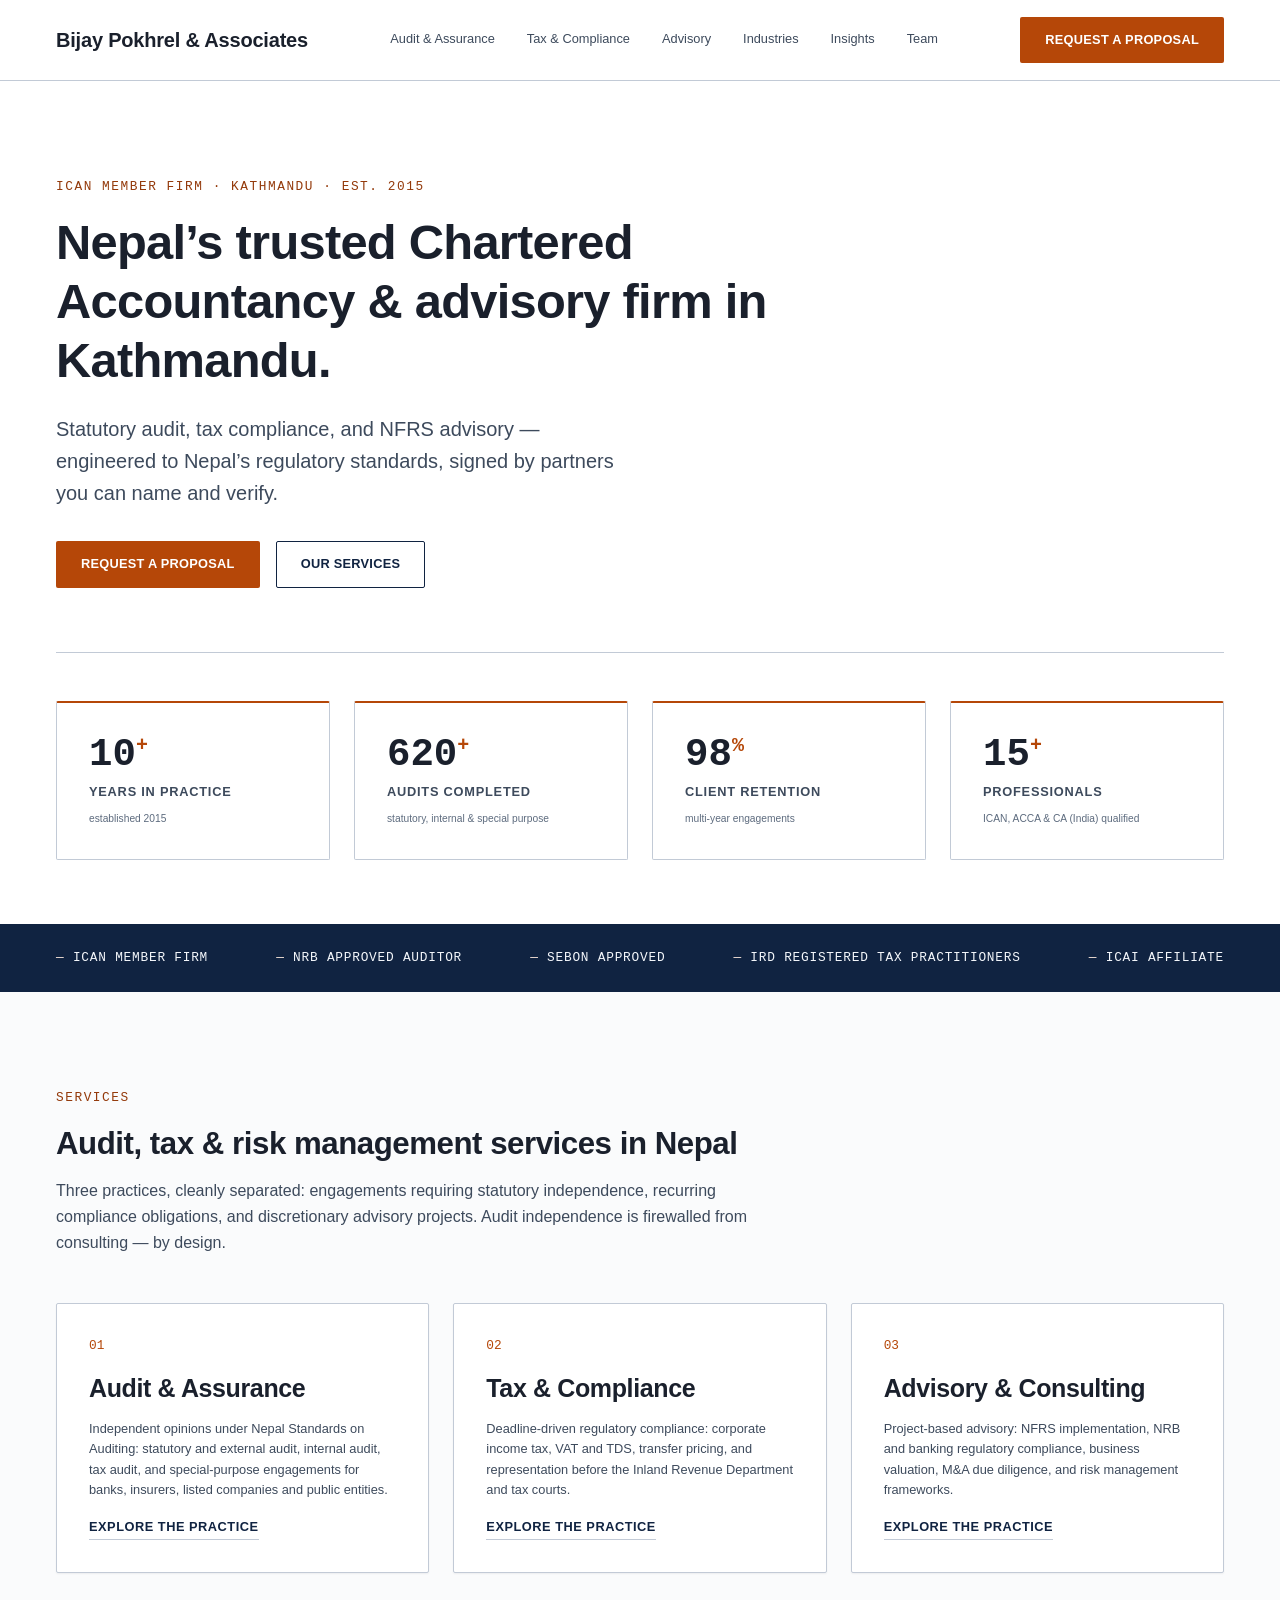
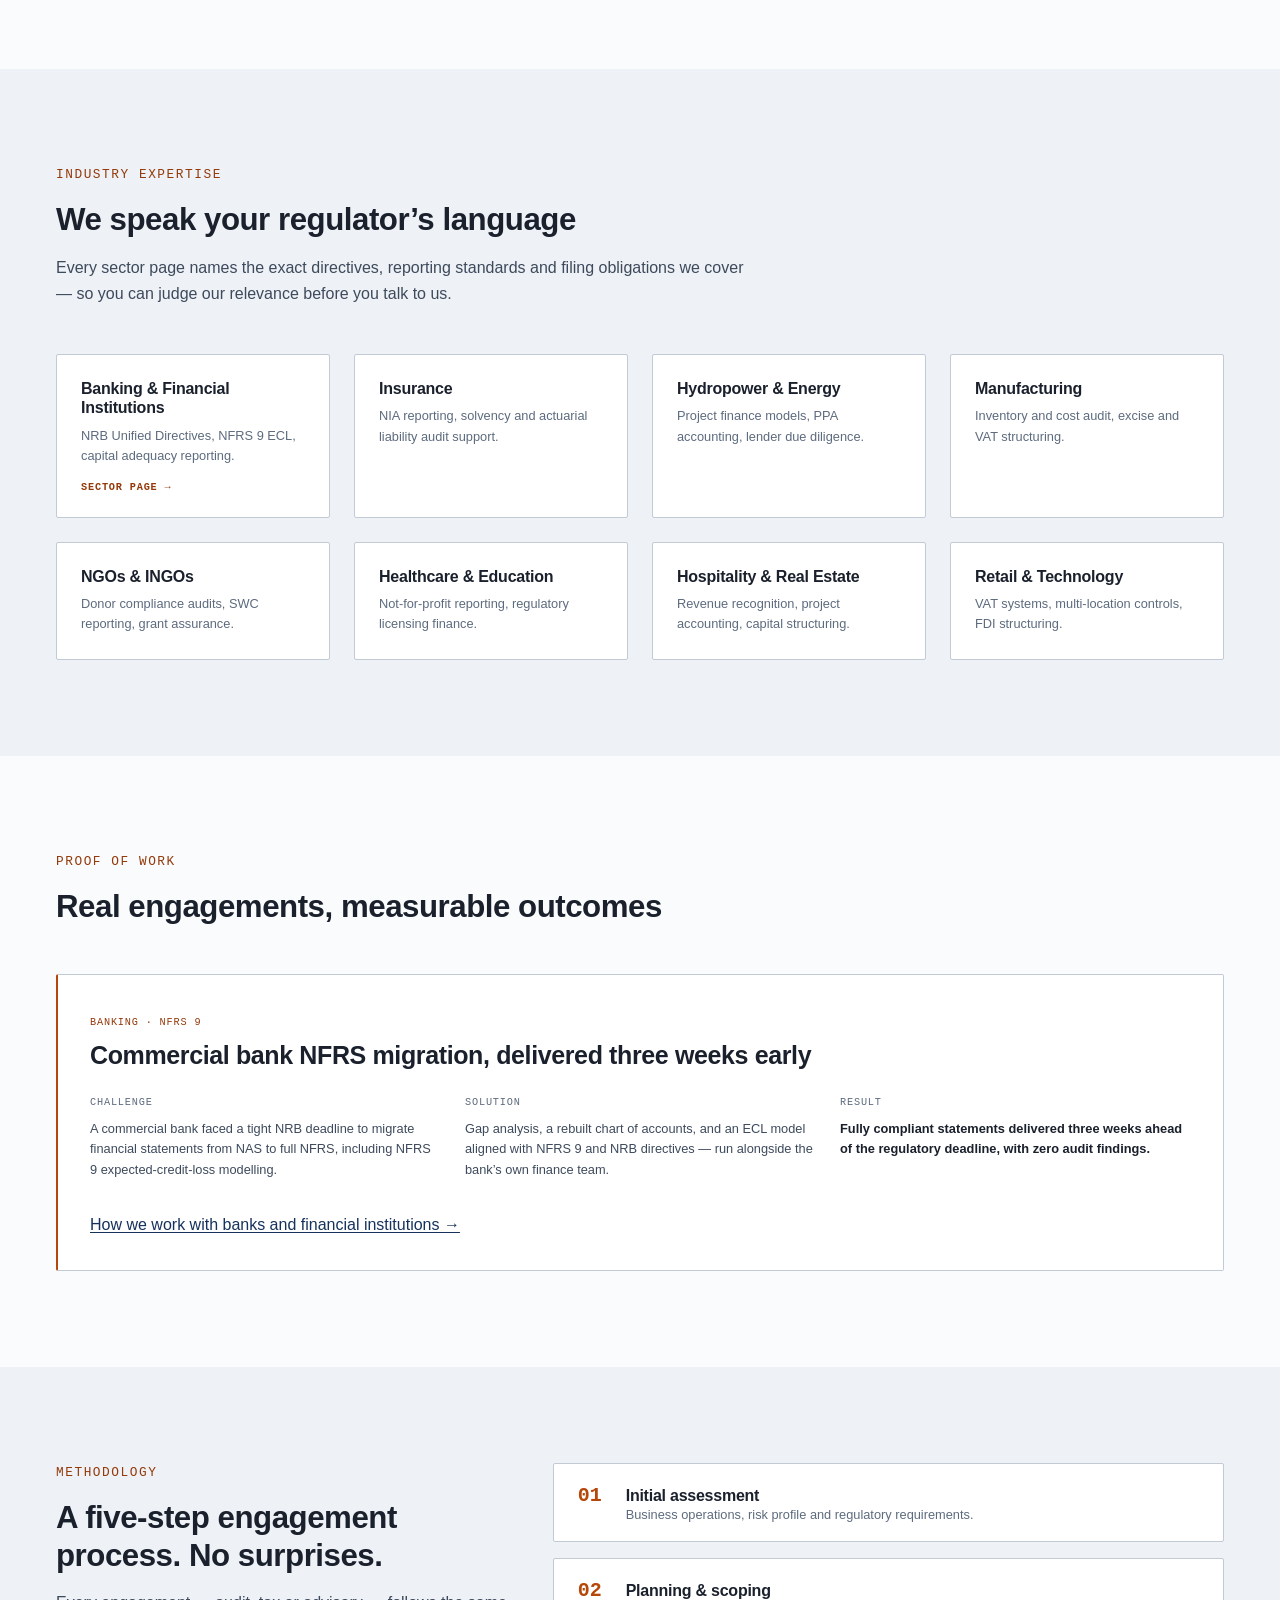
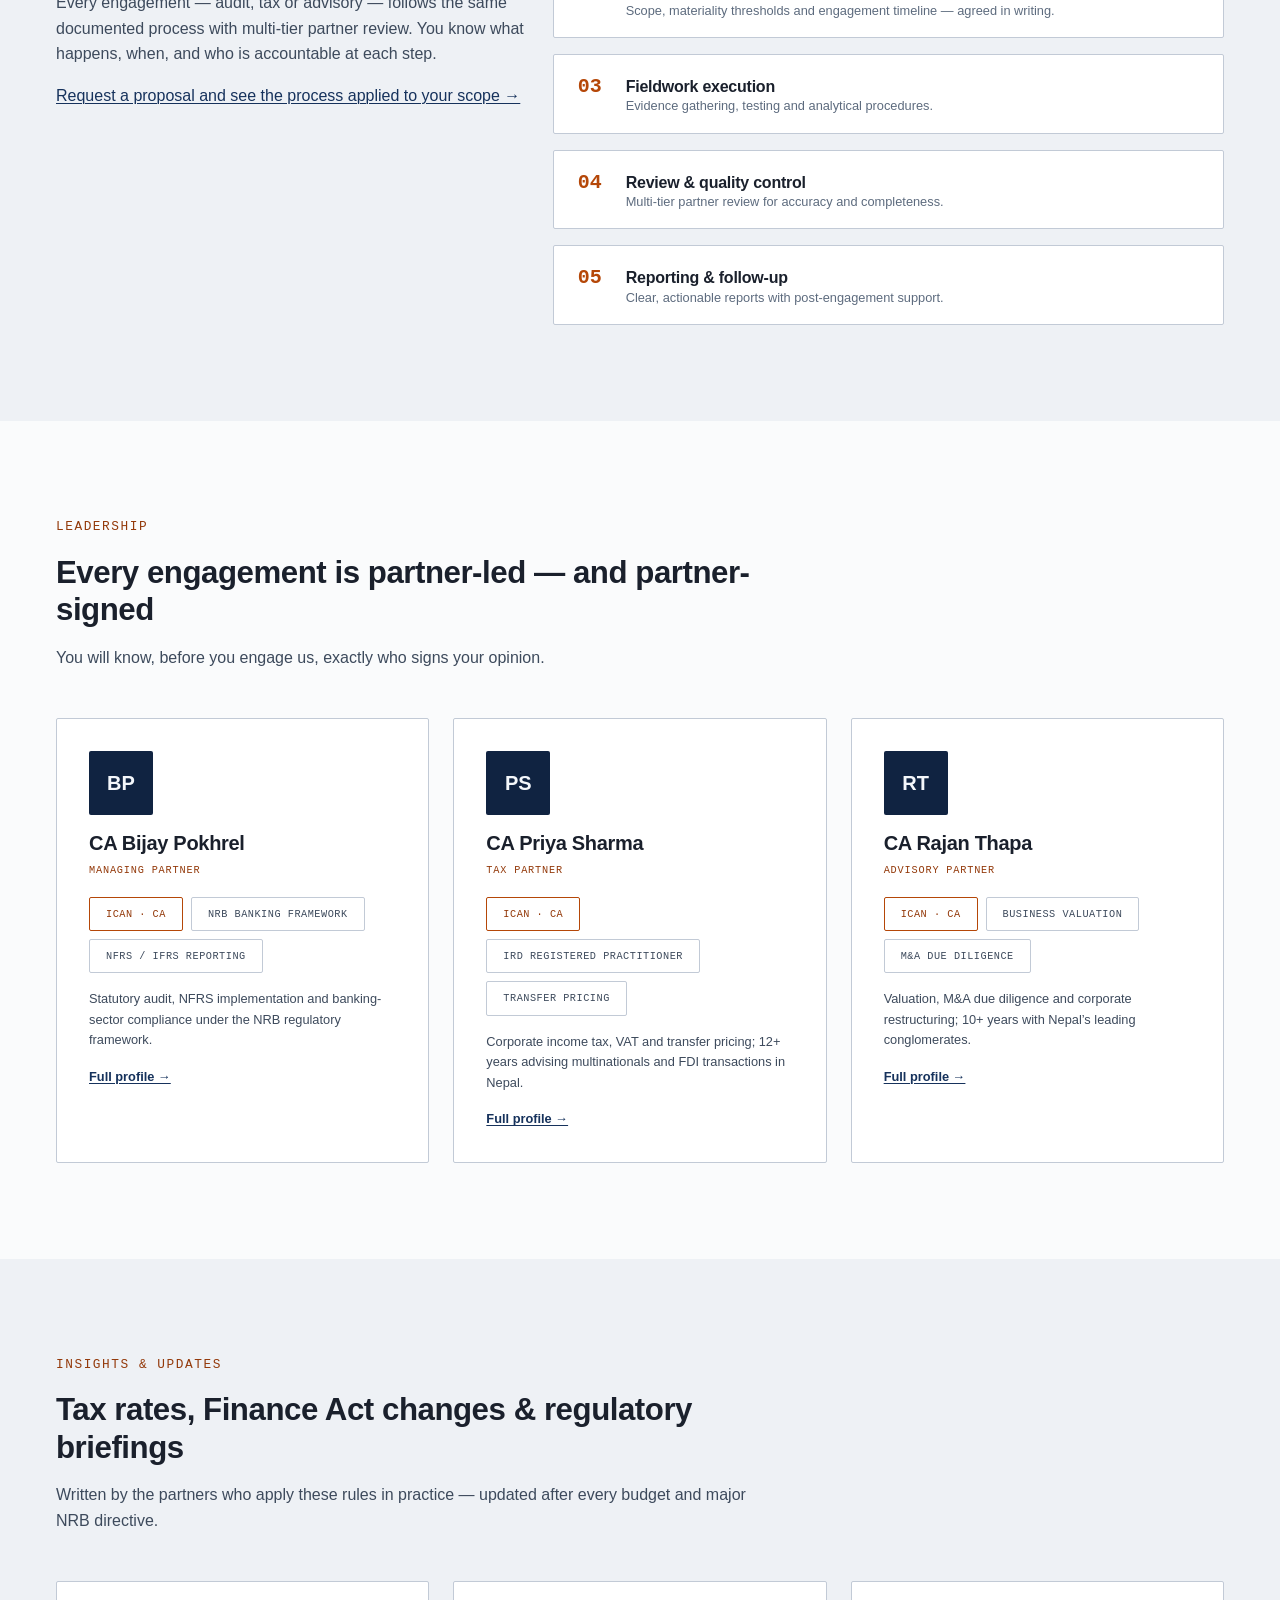
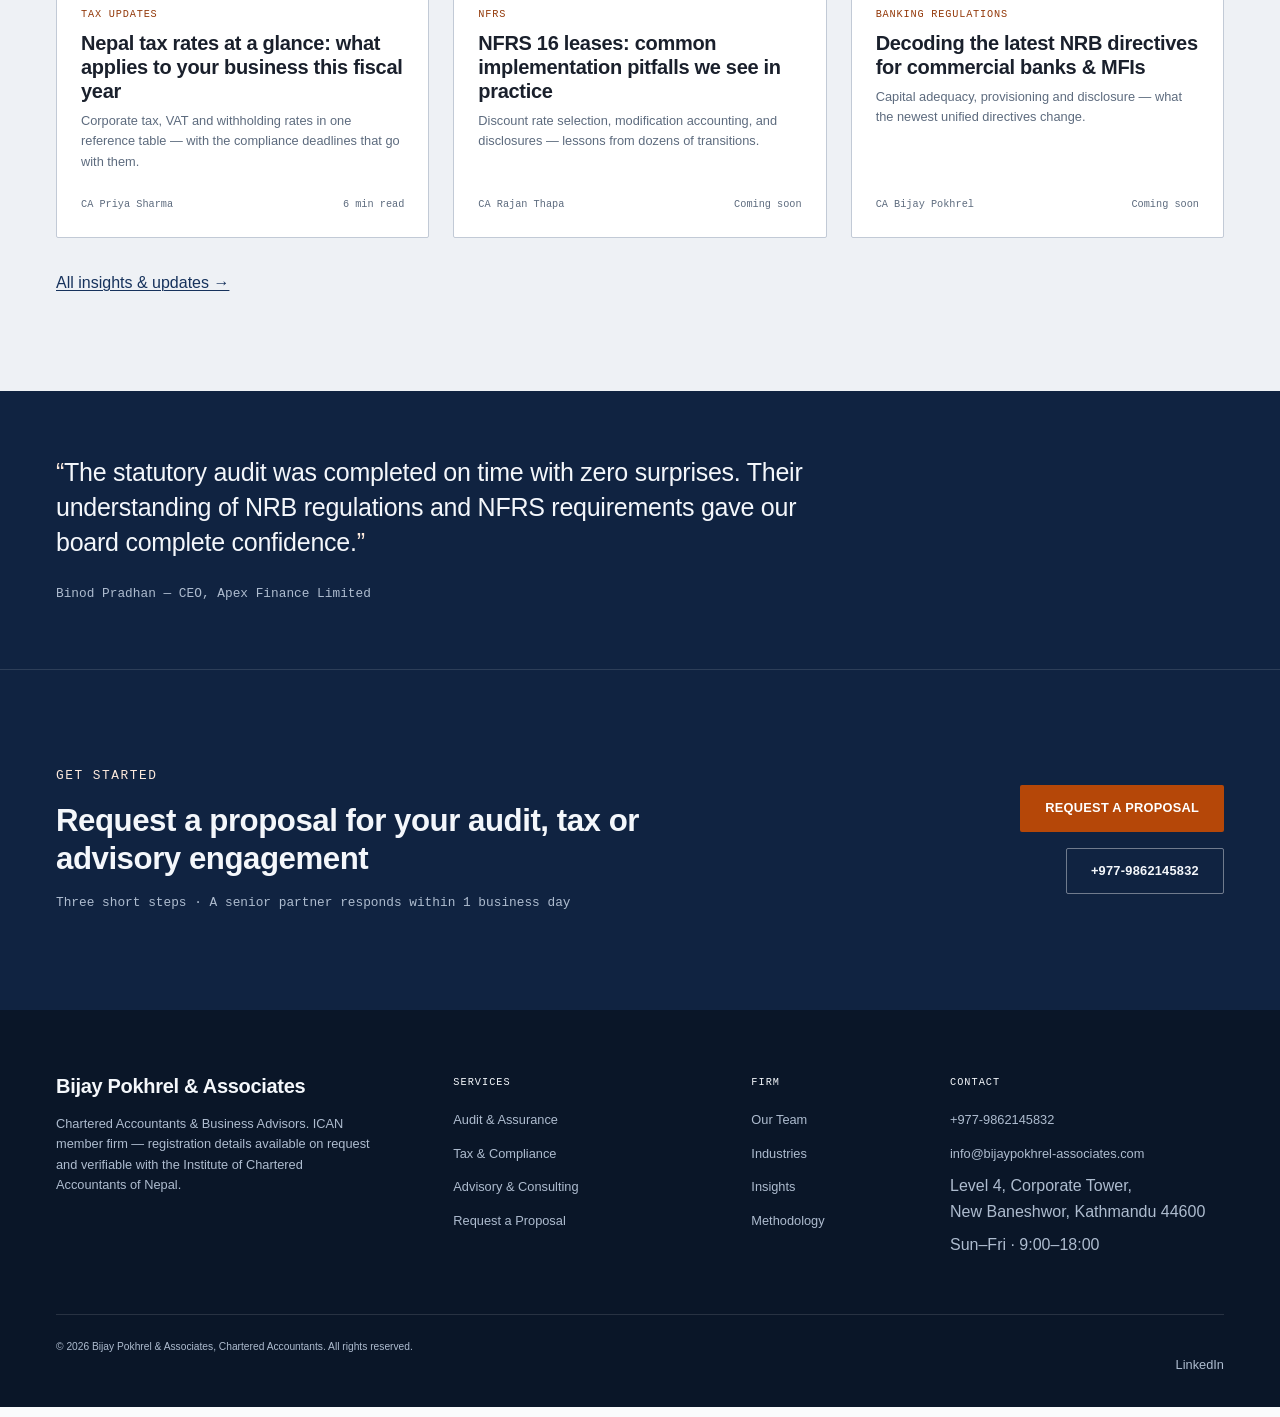
==== commit 2f8ec153: "Add Insights & Updates section with tax-rates exemplar article - insights.html: knowledge-center lis" ====
--- a/index.html
+++ b/index.html
@@ -140,6 +140,7 @@
             <a href="tax-compliance.html">Tax &amp; Compliance</a>
             <a href="advisory.html">Advisory</a>
             <a href="industry-banking.html">Industries</a>
+            <a href="insights.html">Insights</a>
             <a href="team.html">Team</a>
         </nav>
         <a class="btn btn--primary site-header__cta" href="proposal.html">Request a Proposal</a>
@@ -406,6 +407,43 @@
     </div>
 </section>
 
+<!-- ================= 7b. INSIGHTS & UPDATES =================
+     Demonstrated expertise: partners who publish on the rules they apply. -->
+<section class="section section--alt" id="insights">
+    <div class="container">
+        <div class="section__intro">
+            <span class="kicker">Insights &amp; Updates</span>
+            <h2>Tax rates, Finance Act changes &amp; regulatory briefings</h2>
+            <p>Written by the partners who apply these rules in practice — updated after every
+               budget and major NRB directive.</p>
+        </div>
+        <div class="grid">
+            <a class="insight-card col-4" href="insight-tax-rates.html">
+                <span class="insight-card__cat">Tax Updates</span>
+                <h3>Nepal tax rates at a glance: what applies to your business this fiscal year</h3>
+                <p>Corporate tax, VAT and withholding rates in one reference table — with the
+                   compliance deadlines that go with them.</p>
+                <span class="insight-card__meta"><span>CA Priya Sharma</span><span>6 min read</span></span>
+            </a>
+            <div class="insight-card col-4">
+                <span class="insight-card__cat">NFRS</span>
+                <h3>NFRS 16 leases: common implementation pitfalls we see in practice</h3>
+                <p>Discount rate selection, modification accounting, and disclosures — lessons
+                   from dozens of transitions.</p>
+                <span class="insight-card__meta"><span>CA Rajan Thapa</span><span>Coming soon</span></span>
+            </div>
+            <div class="insight-card col-4">
+                <span class="insight-card__cat">Banking Regulations</span>
+                <h3>Decoding the latest NRB directives for commercial banks &amp; MFIs</h3>
+                <p>Capital adequacy, provisioning and disclosure — what the newest unified
+                   directives change.</p>
+                <span class="insight-card__meta"><span>CA Bijay Pokhrel</span><span>Coming soon</span></span>
+            </div>
+        </div>
+        <p class="mt-4"><a href="insights.html">All insights &amp; updates →</a></p>
+    </div>
+</section>
+
 <!-- ================= 8. TESTIMONIAL =================
      Third-party voice adjacent to the final CTA — the last objection-handler. -->
 <section class="section section--inverted section--compact" id="testimonial">
@@ -462,6 +500,7 @@
                 <ul>
                     <li><a href="team.html">Our Team</a></li>
                     <li><a href="industry-banking.html">Industries</a></li>
+                    <li><a href="insights.html">Insights</a></li>
                     <li><a href="index.html#methodology">Methodology</a></li>
                 </ul>
             </div>
--- a/assets/site.css
+++ b/assets/site.css
@@ -293,3 +293,79 @@
 .mt-2 { margin-top: var(--space-2); }
 .mt-4 { margin-top: var(--space-4); }
 .mt-6 { margin-top: var(--space-6); }
+
+/* ---- Insights: listing cards + article layout ---- */
+.insight-card {
+  display: flex; flex-direction: column; gap: var(--space-1);
+  padding: var(--space-3);
+  background: var(--color-white);
+  border: var(--border-width) solid var(--border-default);
+  border-radius: var(--radius);
+  text-decoration: none; color: inherit;
+  transition: border-color var(--duration-base) var(--ease-precise),
+              box-shadow var(--duration-base) var(--ease-precise);
+}
+a.insight-card:hover, a.insight-card:focus-visible { border-color: var(--color-accent-600); box-shadow: var(--shadow-2); }
+.insight-card__cat {
+  font-family: var(--font-mono); font-size: var(--text-xs); font-weight: 500;
+  text-transform: uppercase; letter-spacing: 0.08em; color: var(--color-accent-700);
+}
+.insight-card h3 { font-size: var(--text-lg); }
+.insight-card p { font-size: var(--text-sm); color: var(--text-secondary); }
+.insight-card__meta {
+  margin-top: auto; padding-top: var(--space-2);
+  font-family: var(--font-mono); font-size: var(--text-xs); color: var(--text-secondary);
+  display: flex; justify-content: space-between; gap: var(--space-2);
+}
+
+.article { max-width: 44rem; }
+.article__meta {
+  display: flex; flex-wrap: wrap; gap: var(--space-1) var(--space-3);
+  font-family: var(--font-mono); font-size: var(--text-xs);
+  text-transform: uppercase; letter-spacing: 0.06em; color: var(--text-secondary);
+  padding-block: var(--space-2); margin-bottom: var(--space-4);
+  border-top: var(--rule-accent); border-bottom: var(--border-width) solid var(--border-default);
+}
+.article h2 { font-size: var(--text-xl); margin: var(--space-6) 0 var(--space-2); }
+.article h3 { font-size: var(--text-lg); margin: var(--space-4) 0 var(--space-2); }
+.article p { margin-bottom: var(--space-2); }
+.article ul, .article ol { margin: 0 0 var(--space-2) var(--space-3); }
+.article li { margin-bottom: var(--space-1); }
+
+/* Rates table: tabular figures, audit precision */
+.rates-table { width: 100%; border-collapse: collapse; font-size: var(--text-sm); margin-block: var(--space-3); }
+.rates-table caption {
+  text-align: left; font-family: var(--font-mono); font-size: var(--text-xs);
+  text-transform: uppercase; letter-spacing: 0.08em; color: var(--text-secondary);
+  padding-bottom: var(--space-1);
+}
+.rates-table th, .rates-table td {
+  text-align: left; padding: var(--space-1) var(--space-2);
+  border: var(--border-width) solid var(--border-default);
+}
+.rates-table thead th {
+  background: var(--color-slate-100);
+  font-family: var(--font-mono); font-size: var(--text-xs); font-weight: 500;
+  text-transform: uppercase; letter-spacing: 0.06em; color: var(--text-body);
+}
+.rates-table td.num { font-family: var(--font-mono); font-variant-numeric: tabular-nums; white-space: nowrap; }
+
+/* Disclaimer / editorial note */
+.note {
+  padding: var(--space-2) var(--space-3);
+  background: var(--color-slate-100);
+  border-left: var(--rule-accent);
+  font-size: var(--text-sm); color: var(--text-body);
+  margin-block: var(--space-3);
+}
+
+/* Author box at article end */
+.author-box {
+  display: flex; gap: var(--space-3); align-items: flex-start;
+  padding: var(--space-3); margin-top: var(--space-6);
+  background: var(--color-white);
+  border: var(--border-width) solid var(--border-default);
+  border-top: var(--rule-accent); border-radius: var(--radius);
+}
+.author-box h2 { font-size: var(--text-md); margin: 0; }
+.author-box p { font-size: var(--text-sm); margin: var(--space-1) 0 0; }
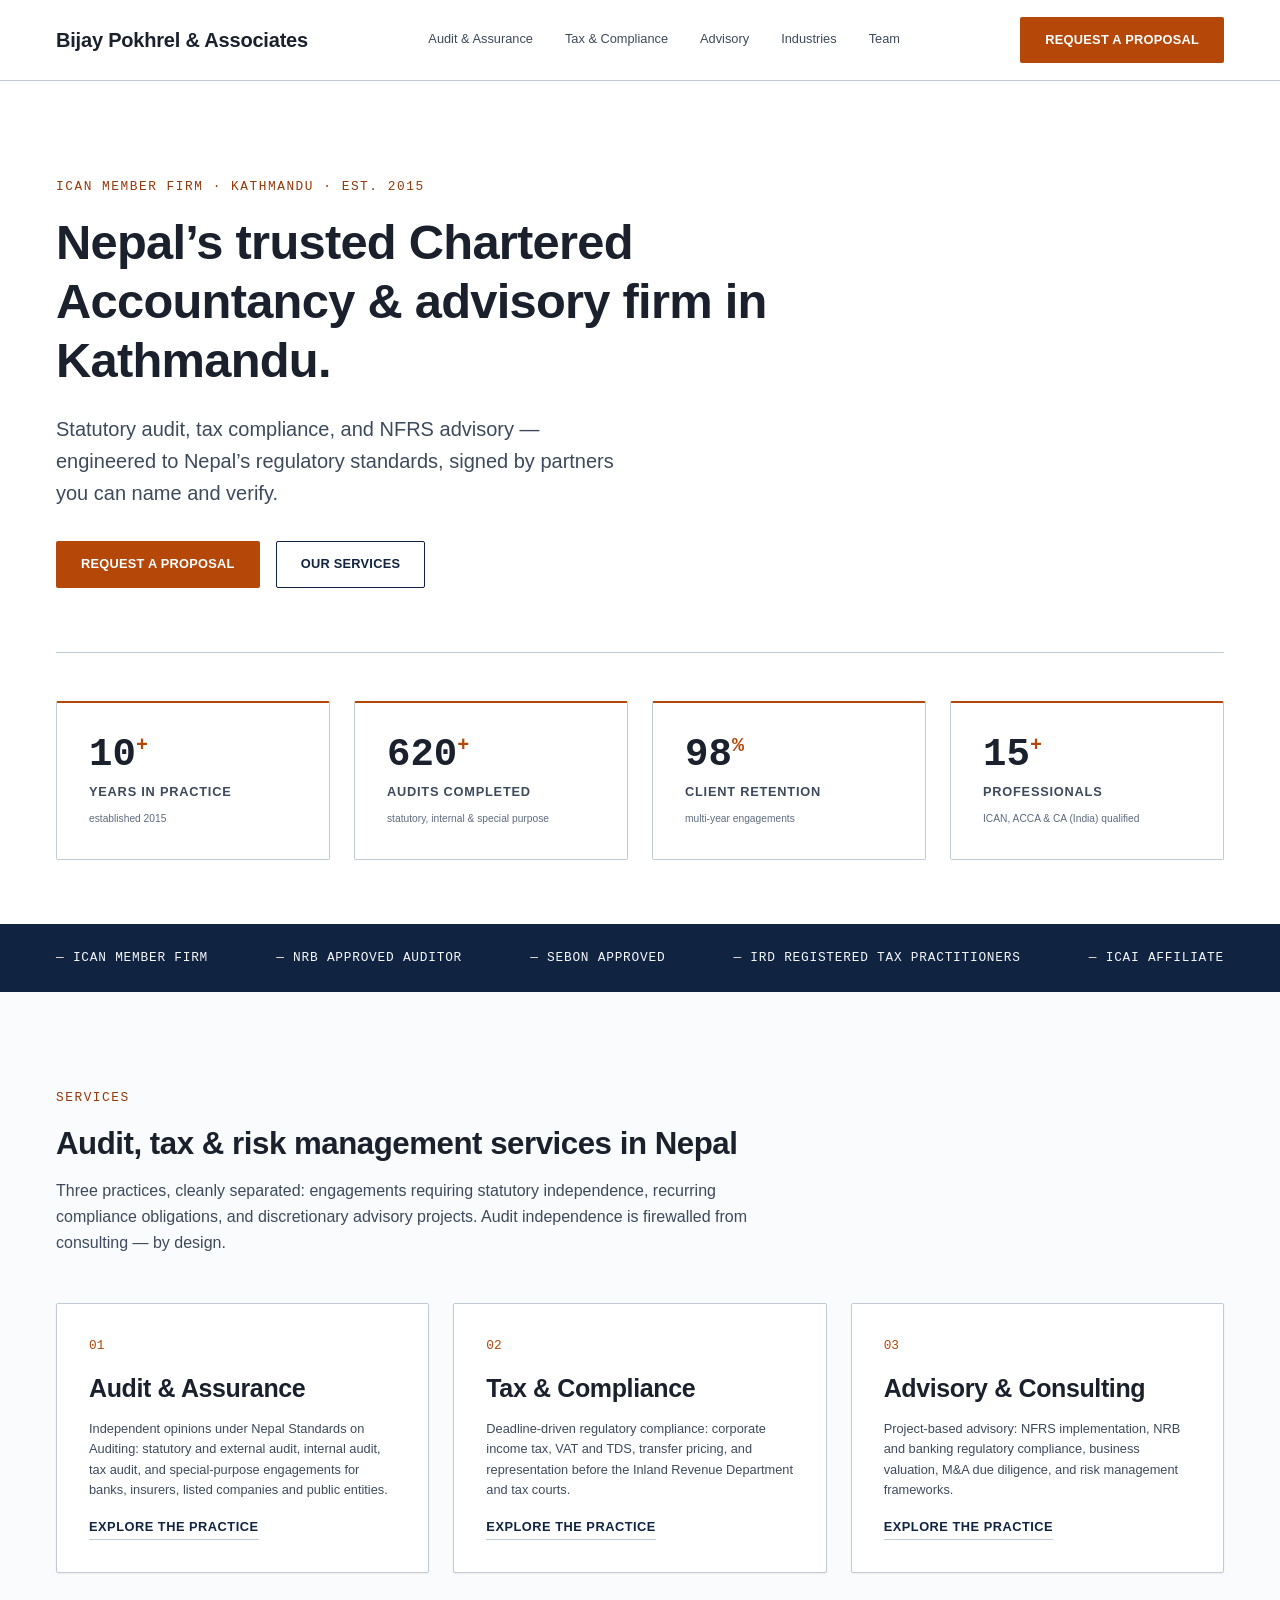
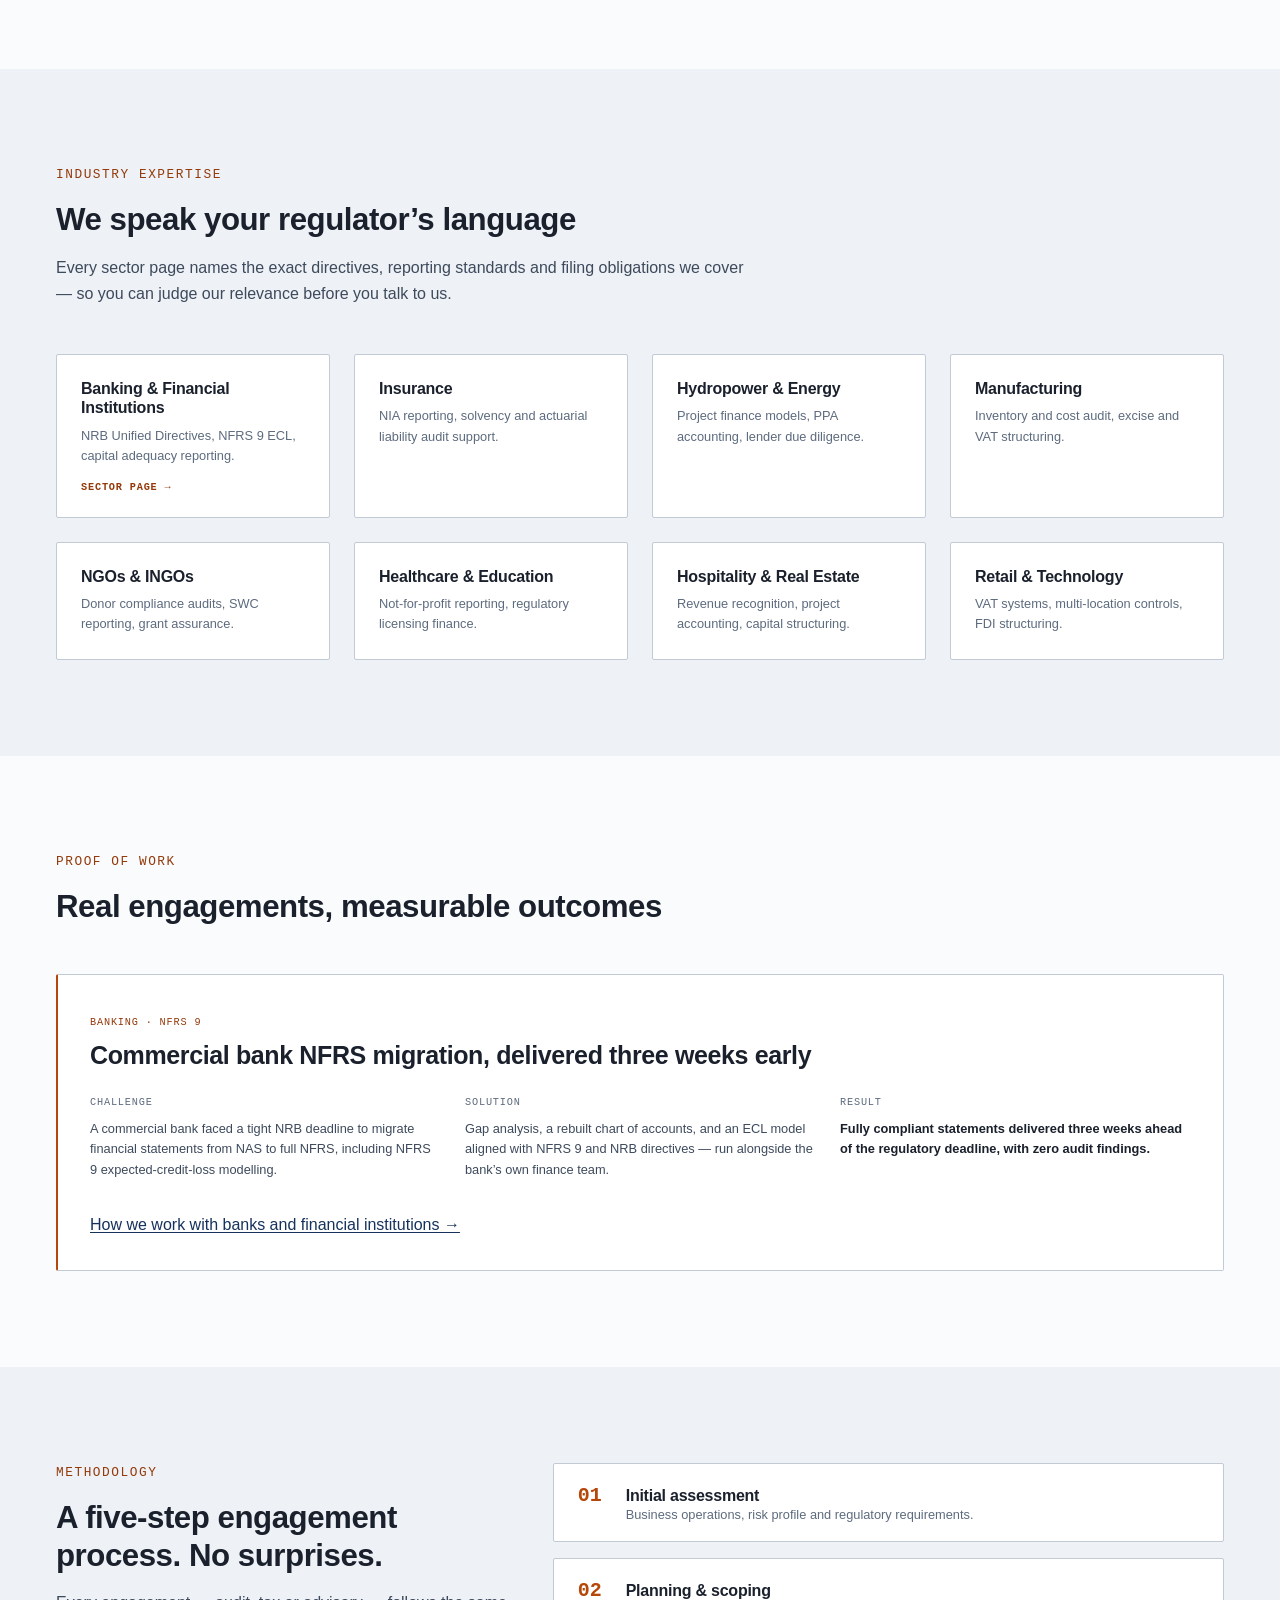
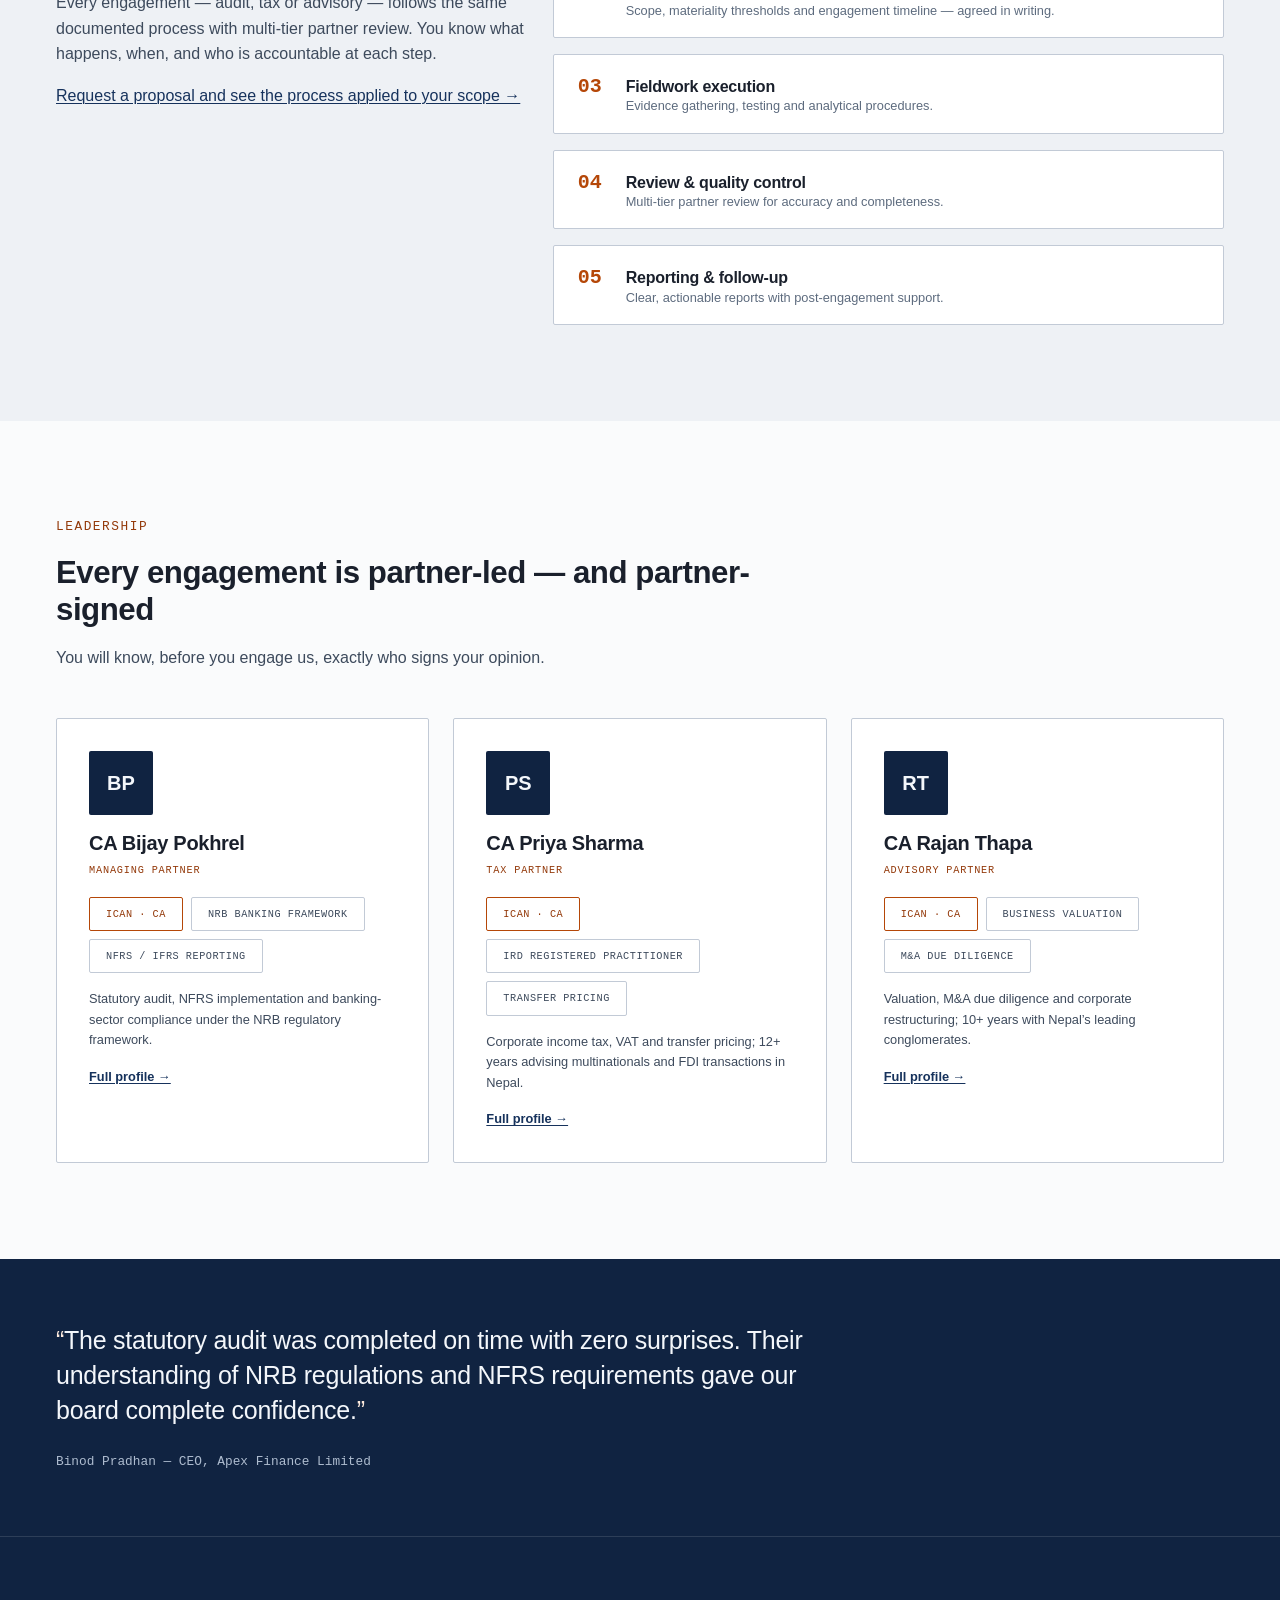
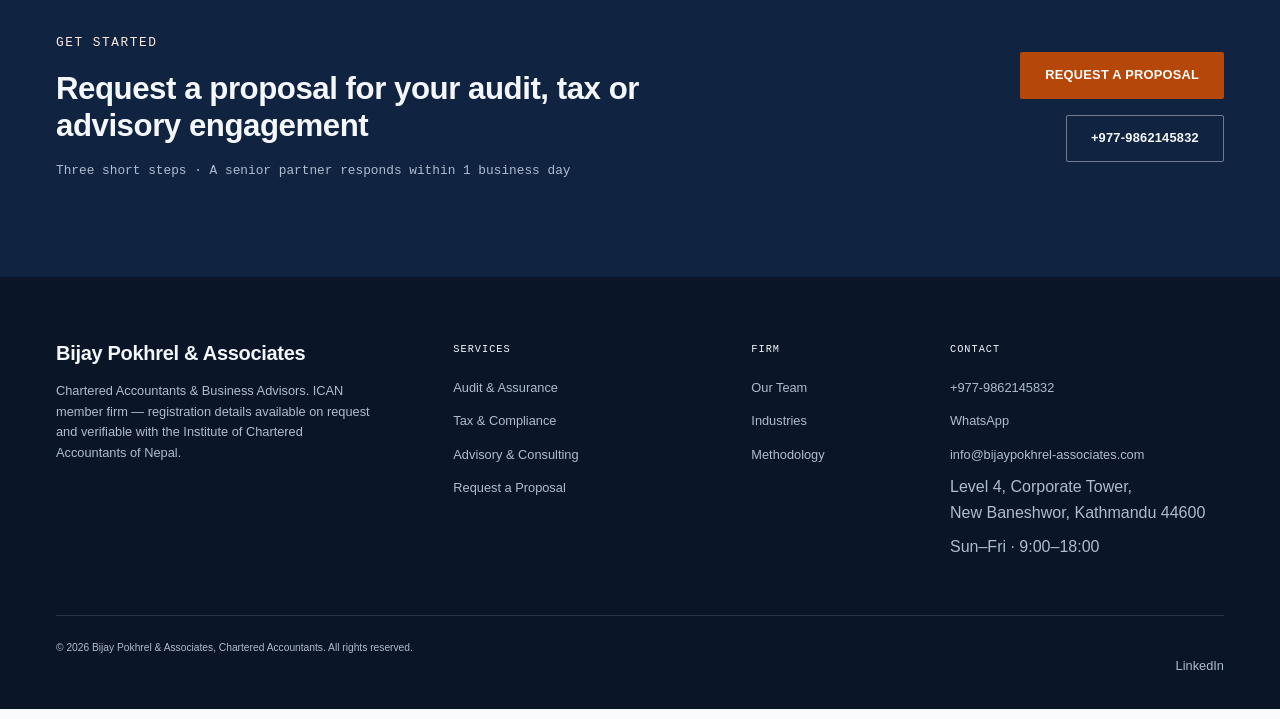
==== commit a6908fda: "Deploy-ready: form submission, SEO, WhatsApp CTAs, mobile bar, deployment files - proposal.html: For" ====
--- a/index.html
+++ b/index.html
@@ -140,7 +140,6 @@
             <a href="tax-compliance.html">Tax &amp; Compliance</a>
             <a href="advisory.html">Advisory</a>
             <a href="industry-banking.html">Industries</a>
-            <a href="insights.html">Insights</a>
             <a href="team.html">Team</a>
         </nav>
         <a class="btn btn--primary site-header__cta" href="proposal.html">Request a Proposal</a>
@@ -407,43 +406,6 @@
     </div>
 </section>
 
-<!-- ================= 7b. INSIGHTS & UPDATES =================
-     Demonstrated expertise: partners who publish on the rules they apply. -->
-<section class="section section--alt" id="insights">
-    <div class="container">
-        <div class="section__intro">
-            <span class="kicker">Insights &amp; Updates</span>
-            <h2>Tax rates, Finance Act changes &amp; regulatory briefings</h2>
-            <p>Written by the partners who apply these rules in practice — updated after every
-               budget and major NRB directive.</p>
-        </div>
-        <div class="grid">
-            <a class="insight-card col-4" href="insight-tax-rates.html">
-                <span class="insight-card__cat">Tax Updates</span>
-                <h3>Nepal tax rates at a glance: what applies to your business this fiscal year</h3>
-                <p>Corporate tax, VAT and withholding rates in one reference table — with the
-                   compliance deadlines that go with them.</p>
-                <span class="insight-card__meta"><span>CA Priya Sharma</span><span>6 min read</span></span>
-            </a>
-            <div class="insight-card col-4">
-                <span class="insight-card__cat">NFRS</span>
-                <h3>NFRS 16 leases: common implementation pitfalls we see in practice</h3>
-                <p>Discount rate selection, modification accounting, and disclosures — lessons
-                   from dozens of transitions.</p>
-                <span class="insight-card__meta"><span>CA Rajan Thapa</span><span>Coming soon</span></span>
-            </div>
-            <div class="insight-card col-4">
-                <span class="insight-card__cat">Banking Regulations</span>
-                <h3>Decoding the latest NRB directives for commercial banks &amp; MFIs</h3>
-                <p>Capital adequacy, provisioning and disclosure — what the newest unified
-                   directives change.</p>
-                <span class="insight-card__meta"><span>CA Bijay Pokhrel</span><span>Coming soon</span></span>
-            </div>
-        </div>
-        <p class="mt-4"><a href="insights.html">All insights &amp; updates →</a></p>
-    </div>
-</section>
-
 <!-- ================= 8. TESTIMONIAL =================
      Third-party voice adjacent to the final CTA — the last objection-handler. -->
 <section class="section section--inverted section--compact" id="testimonial">
@@ -500,7 +462,6 @@
                 <ul>
                     <li><a href="team.html">Our Team</a></li>
                     <li><a href="industry-banking.html">Industries</a></li>
-                    <li><a href="insights.html">Insights</a></li>
                     <li><a href="index.html#methodology">Methodology</a></li>
                 </ul>
             </div>
@@ -508,6 +469,7 @@
                 <p class="footer-heading">Contact</p>
                 <ul>
                     <li><a href="tel:+9779862145832">+977-9862145832</a></li>
+                    <li><a href="https://wa.me/9779862145832" target="_blank" rel="noopener noreferrer">WhatsApp</a></li>
                     <li><a href="mailto:info@bijaypokhrel-associates.com">info@bijaypokhrel-associates.com</a></li>
                     <li>Level 4, Corporate Tower,<br>New Baneshwor, Kathmandu 44600</li>
                     <li>Sun–Fri · 9:00–18:00</li>
@@ -521,6 +483,16 @@
     </div>
 </footer>
 
+<!-- Mobile sticky CTA bar — visible only on small screens -->
+<div class="mobile-cta-bar" aria-label="Quick contact">
+    <a class="btn btn--primary" href="proposal.html">Get a Proposal</a>
+    <a class="btn btn--wa" href="https://wa.me/9779862145832?text=Hi%2C%20I%27d%20like%20to%20enquire%20about%20your%20CA%20services." target="_blank" rel="noopener noreferrer">
+        <svg aria-hidden="true" width="14" height="14" viewBox="0 0 24 24" fill="currentColor"><path d="M17.472 14.382c-.297-.149-1.758-.867-2.03-.967-.273-.099-.471-.148-.67.15-.197.297-.767.966-.94 1.164-.173.199-.347.223-.644.075-.297-.15-1.255-.463-2.39-1.475-.883-.788-1.48-1.761-1.653-2.059-.173-.297-.018-.458.13-.606.134-.133.298-.347.446-.52.149-.174.198-.298.298-.497.099-.198.05-.371-.025-.52-.075-.149-.669-1.612-.916-2.207-.242-.579-.487-.5-.669-.51-.173-.008-.371-.01-.57-.01-.198 0-.52.074-.792.372-.272.297-1.04 1.016-1.04 2.479 0 1.462 1.065 2.875 1.213 3.074.149.198 2.096 3.2 5.077 4.487.709.306 1.262.489 1.694.625.712.227 1.36.195 1.871.118.571-.085 1.758-.719 2.006-1.413.248-.694.248-1.289.173-1.413-.074-.124-.272-.198-.57-.347m-5.421 7.403h-.004a9.87 9.87 0 0 1-5.031-1.378l-.361-.214-3.741.982.998-3.648-.235-.374a9.86 9.86 0 0 1-1.51-5.26c.001-5.45 4.436-9.884 9.888-9.884 2.64 0 5.122 1.03 6.988 2.898a9.825 9.825 0 0 1 2.893 6.994c-.003 5.45-4.437 9.884-9.885 9.884m8.413-18.297A11.815 11.815 0 0 0 12.05 0C5.495 0 .16 5.335.157 11.892c0 2.096.547 4.142 1.588 5.945L.057 24l6.305-1.654a11.882 11.882 0 0 0 5.683 1.448h.005c6.554 0 11.89-5.335 11.893-11.893a11.821 11.821 0 0 0-3.48-8.413z"/></svg>
+        WhatsApp
+    </a>
+    <a class="btn btn--ghost" href="tel:+9779862145832">Call</a>
+</div>
+
 <script src="assets/site.js"></script>
 </body>
 </html>
--- a/assets/site.css
+++ b/assets/site.css
@@ -294,78 +294,24 @@
 .mt-4 { margin-top: var(--space-4); }
 .mt-6 { margin-top: var(--space-6); }
 
-/* ---- Insights: listing cards + article layout ---- */
-.insight-card {
-  display: flex; flex-direction: column; gap: var(--space-1);
-  padding: var(--space-3);
-  background: var(--color-white);
-  border: var(--border-width) solid var(--border-default);
-  border-radius: var(--radius);
-  text-decoration: none; color: inherit;
-  transition: border-color var(--duration-base) var(--ease-precise),
-              box-shadow var(--duration-base) var(--ease-precise);
-}
-a.insight-card:hover, a.insight-card:focus-visible { border-color: var(--color-accent-600); box-shadow: var(--shadow-2); }
-.insight-card__cat {
-  font-family: var(--font-mono); font-size: var(--text-xs); font-weight: 500;
-  text-transform: uppercase; letter-spacing: 0.08em; color: var(--color-accent-700);
-}
-.insight-card h3 { font-size: var(--text-lg); }
-.insight-card p { font-size: var(--text-sm); color: var(--text-secondary); }
-.insight-card__meta {
-  margin-top: auto; padding-top: var(--space-2);
-  font-family: var(--font-mono); font-size: var(--text-xs); color: var(--text-secondary);
-  display: flex; justify-content: space-between; gap: var(--space-2);
-}
-
-.article { max-width: 44rem; }
-.article__meta {
-  display: flex; flex-wrap: wrap; gap: var(--space-1) var(--space-3);
-  font-family: var(--font-mono); font-size: var(--text-xs);
-  text-transform: uppercase; letter-spacing: 0.06em; color: var(--text-secondary);
-  padding-block: var(--space-2); margin-bottom: var(--space-4);
-  border-top: var(--rule-accent); border-bottom: var(--border-width) solid var(--border-default);
-}
-.article h2 { font-size: var(--text-xl); margin: var(--space-6) 0 var(--space-2); }
-.article h3 { font-size: var(--text-lg); margin: var(--space-4) 0 var(--space-2); }
-.article p { margin-bottom: var(--space-2); }
-.article ul, .article ol { margin: 0 0 var(--space-2) var(--space-3); }
-.article li { margin-bottom: var(--space-1); }
-
-/* Rates table: tabular figures, audit precision */
-.rates-table { width: 100%; border-collapse: collapse; font-size: var(--text-sm); margin-block: var(--space-3); }
-.rates-table caption {
-  text-align: left; font-family: var(--font-mono); font-size: var(--text-xs);
-  text-transform: uppercase; letter-spacing: 0.08em; color: var(--text-secondary);
-  padding-bottom: var(--space-1);
-}
-.rates-table th, .rates-table td {
-  text-align: left; padding: var(--space-1) var(--space-2);
-  border: var(--border-width) solid var(--border-default);
-}
-.rates-table thead th {
-  background: var(--color-slate-100);
-  font-family: var(--font-mono); font-size: var(--text-xs); font-weight: 500;
-  text-transform: uppercase; letter-spacing: 0.06em; color: var(--text-body);
-}
-.rates-table td.num { font-family: var(--font-mono); font-variant-numeric: tabular-nums; white-space: nowrap; }
-
-/* Disclaimer / editorial note */
-.note {
+/* ---- Sticky mobile CTA bar ---- */
+.mobile-cta-bar {
+  display: none;
+  position: fixed; bottom: 0; left: 0; right: 0; z-index: 100;
+  background: var(--color-white);
+  border-top: var(--border-width) solid var(--border-default);
+  box-shadow: 0 -4px 16px rgba(0,0,0,0.08);
   padding: var(--space-2) var(--space-3);
-  background: var(--color-slate-100);
-  border-left: var(--rule-accent);
-  font-size: var(--text-sm); color: var(--text-body);
-  margin-block: var(--space-3);
-}
-
-/* Author box at article end */
-.author-box {
-  display: flex; gap: var(--space-3); align-items: flex-start;
-  padding: var(--space-3); margin-top: var(--space-6);
-  background: var(--color-white);
-  border: var(--border-width) solid var(--border-default);
-  border-top: var(--rule-accent); border-radius: var(--radius);
-}
-.author-box h2 { font-size: var(--text-md); margin: 0; }
-.author-box p { font-size: var(--text-sm); margin: var(--space-1) 0 0; }
+  gap: var(--space-2);
+}
+.mobile-cta-bar .btn { flex: 1; text-align: center; font-size: var(--text-xs); padding: 0.75rem var(--space-1); }
+.mobile-cta-bar .btn--wa {
+  background: #25d366; color: #fff; border-color: #25d366;
+  display: inline-flex; align-items: center; justify-content: center; gap: 0.35rem;
+}
+.mobile-cta-bar .btn--wa:hover { background: #1ebe5d; border-color: #1ebe5d; }
+@media (max-width: 48rem) {
+  .mobile-cta-bar { display: flex; }
+  /* Prevent footer from sitting behind the bar */
+  .site-footer { padding-bottom: calc(var(--space-8) + 4rem); }
+}
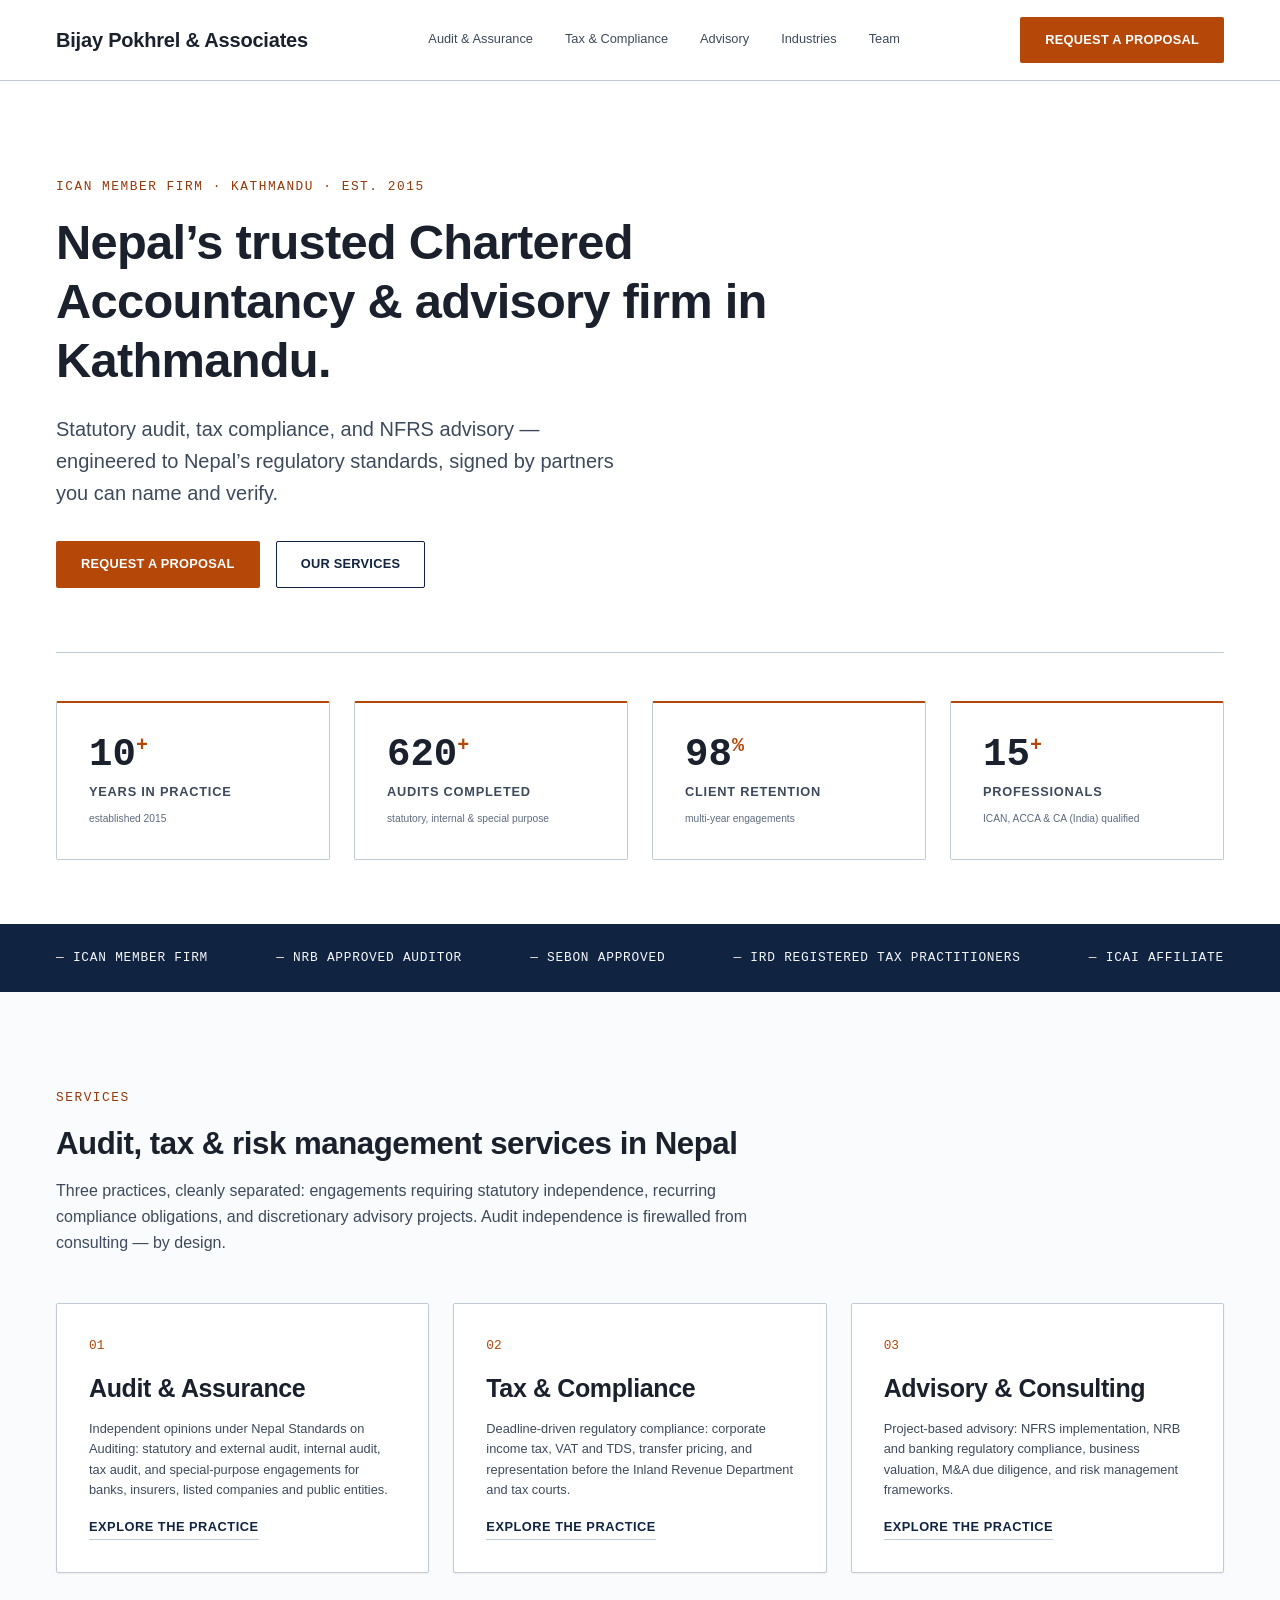
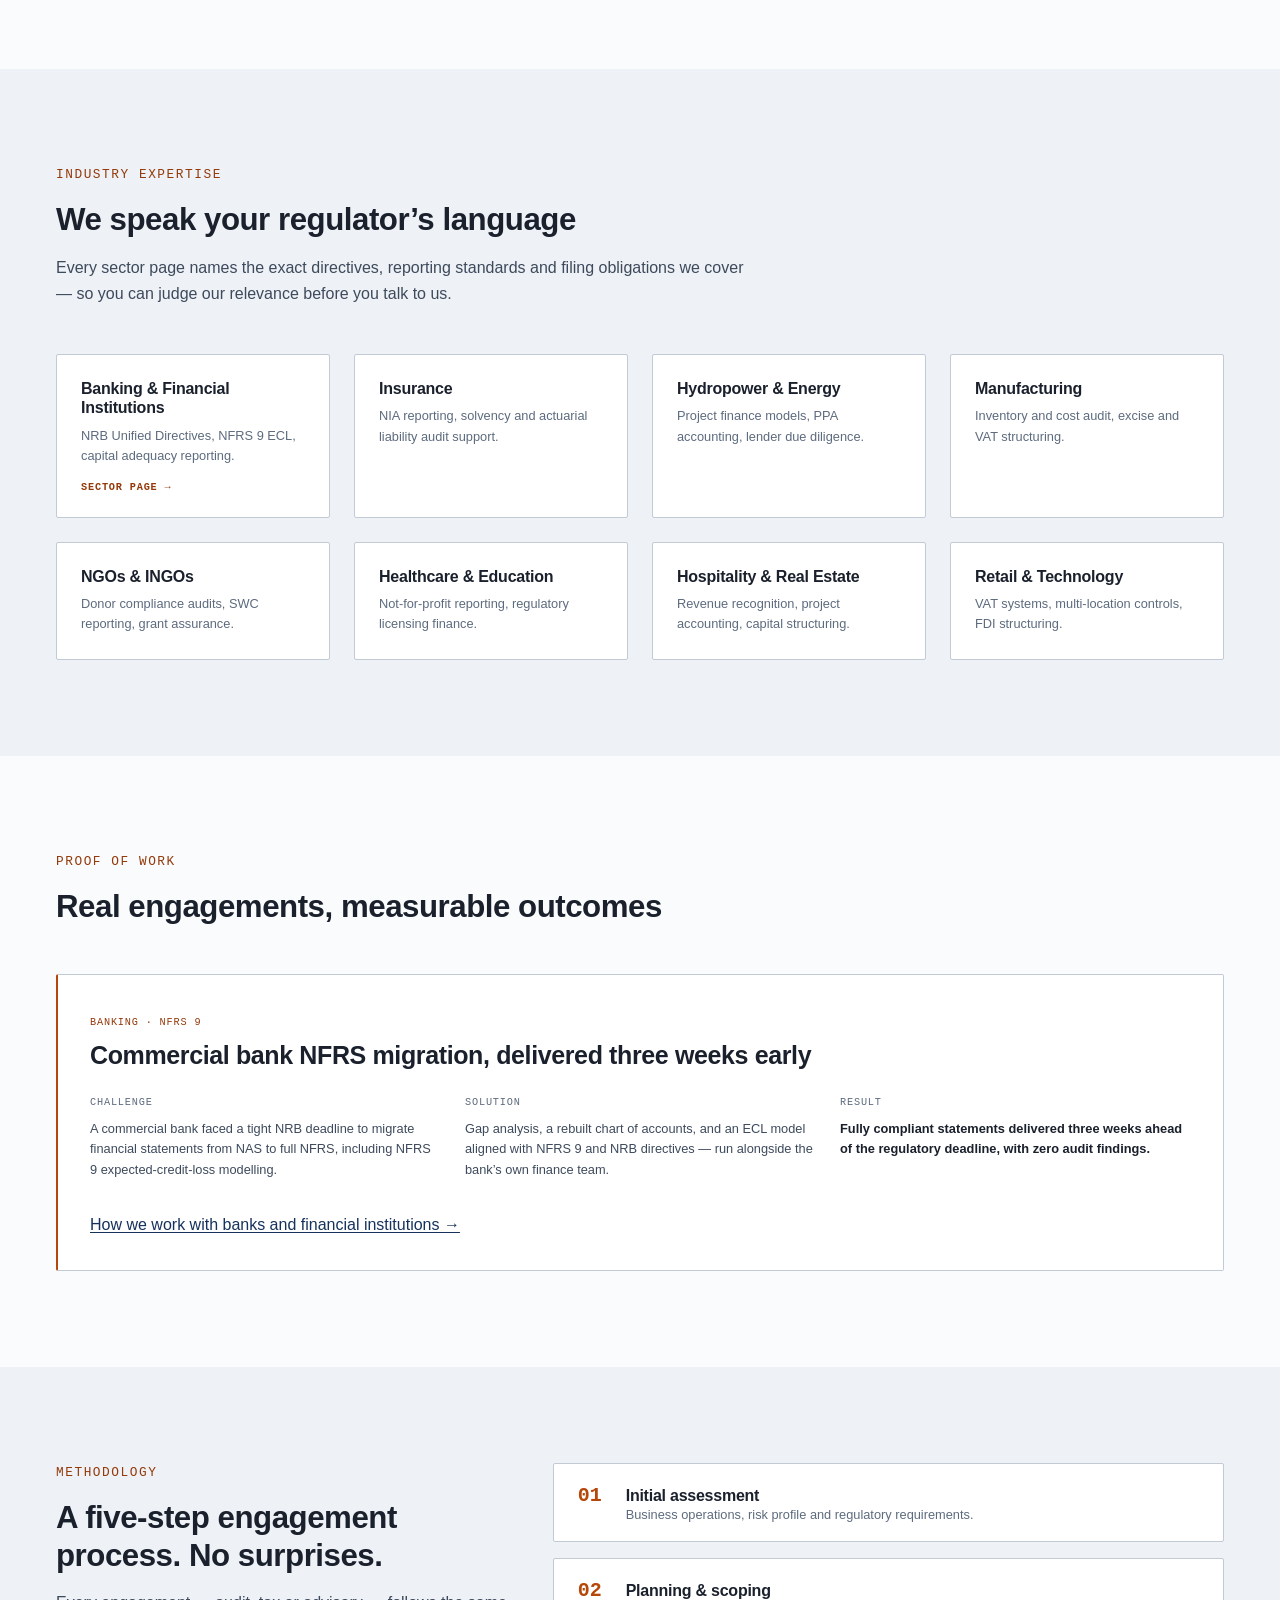
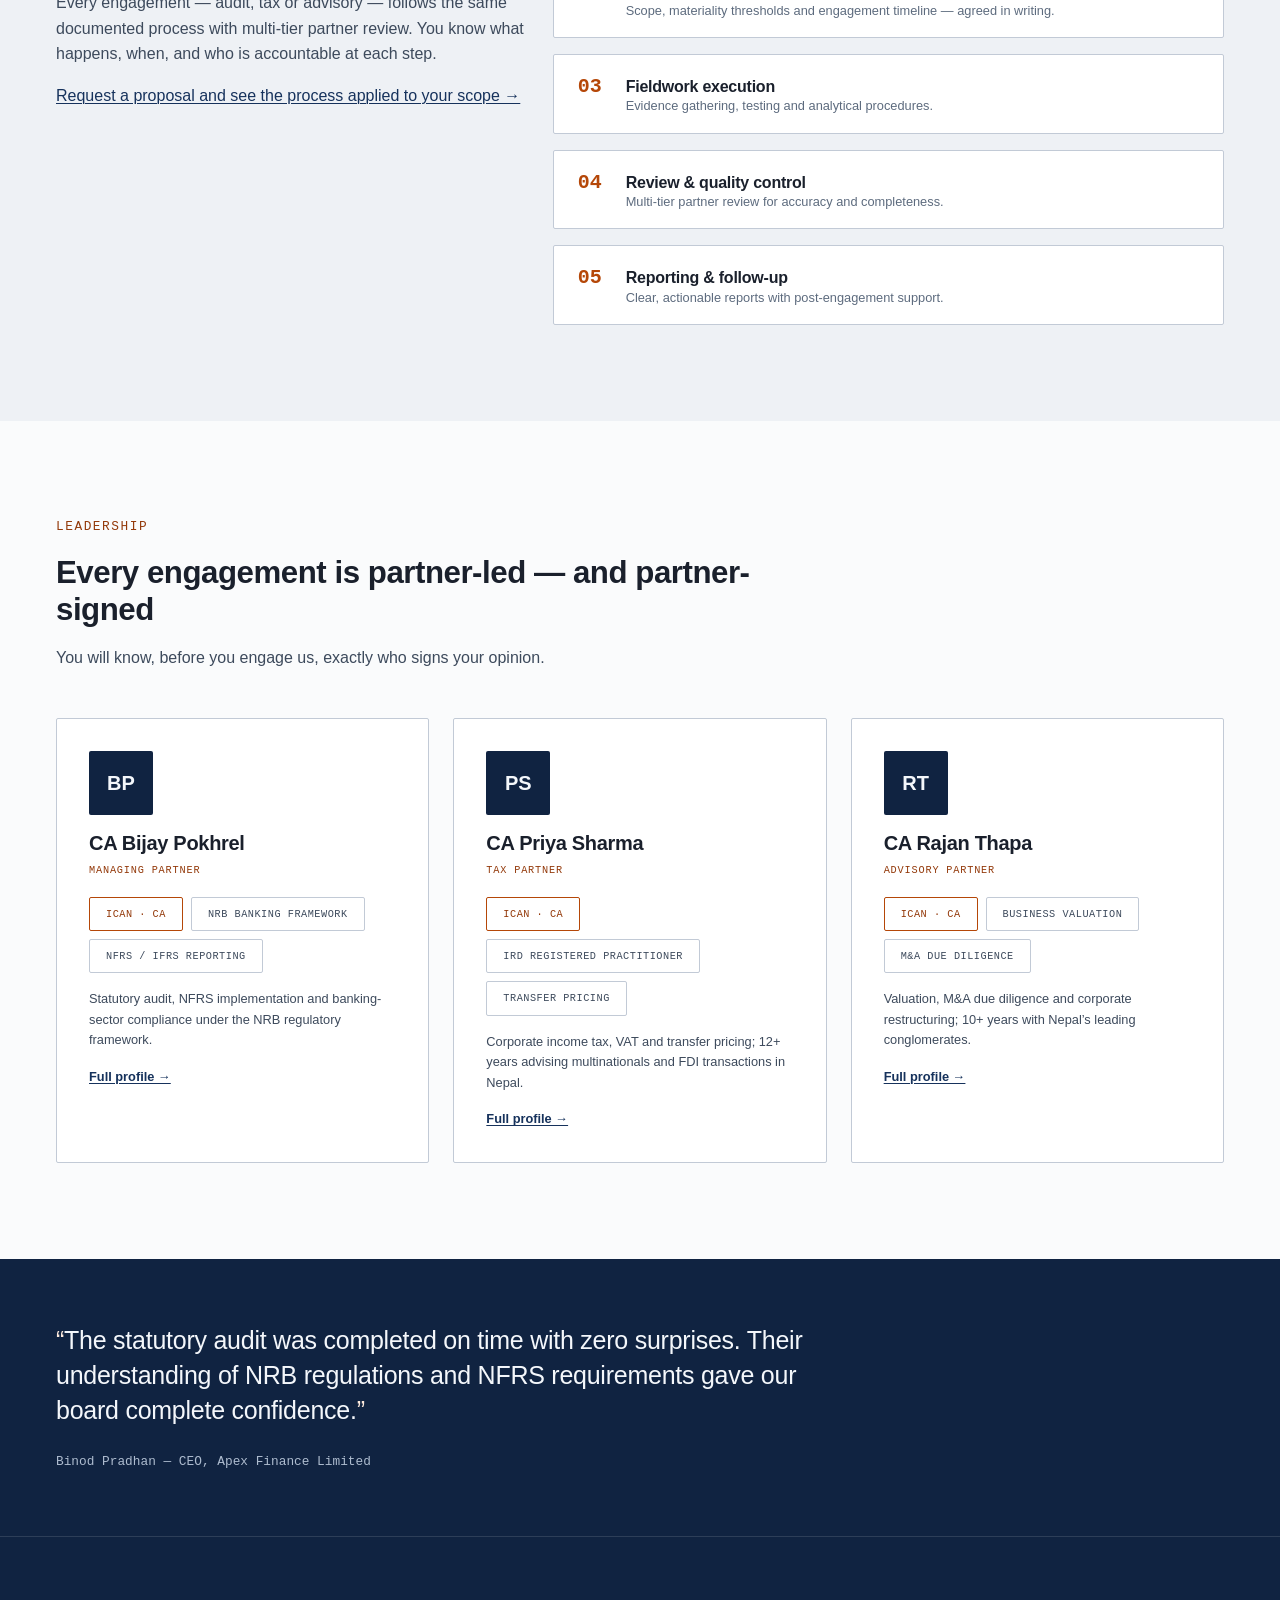
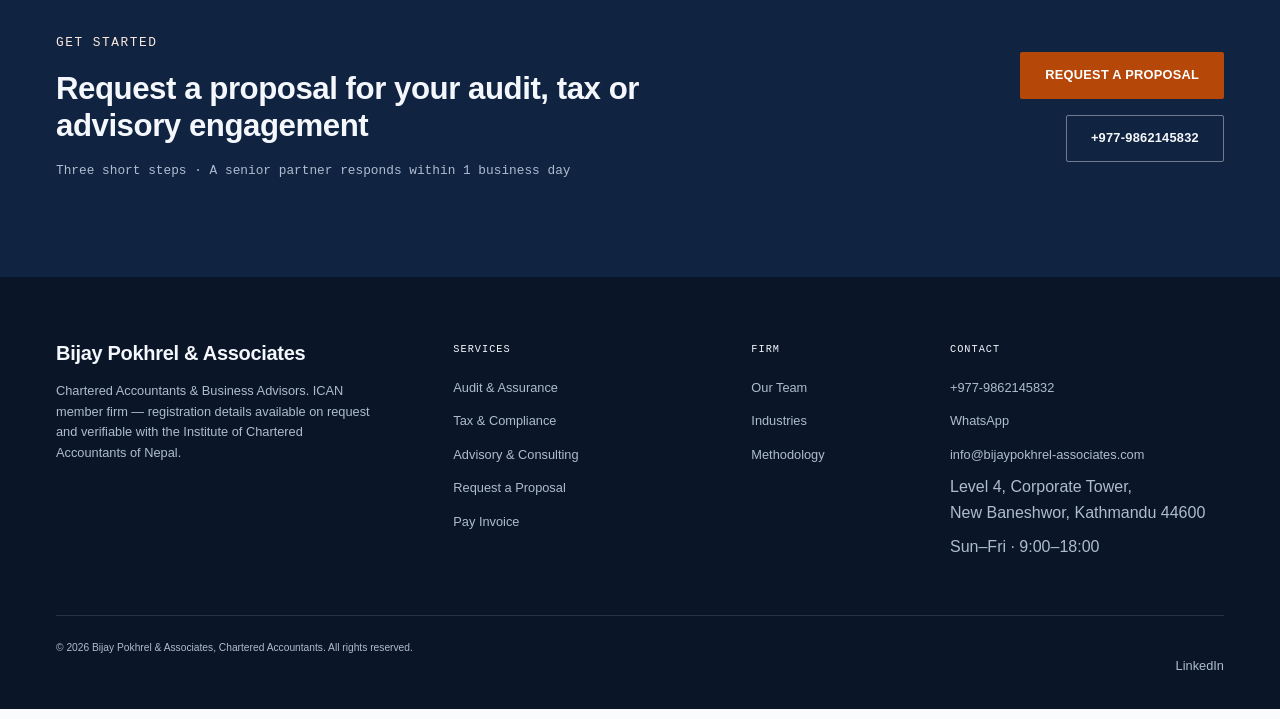
==== commit 6e005e77: "Add eSewa payment page with QR placeholder and Pay Invoice footer links - pay.html: eSewa QR placeho" ====
--- a/index.html
+++ b/index.html
@@ -455,6 +455,7 @@
                     <li><a href="tax-compliance.html">Tax &amp; Compliance</a></li>
                     <li><a href="advisory.html">Advisory &amp; Consulting</a></li>
                     <li><a href="proposal.html">Request a Proposal</a></li>
+                    <li><a href="pay.html">Pay Invoice</a></li>
                 </ul>
             </div>
             <div class="col-2">
